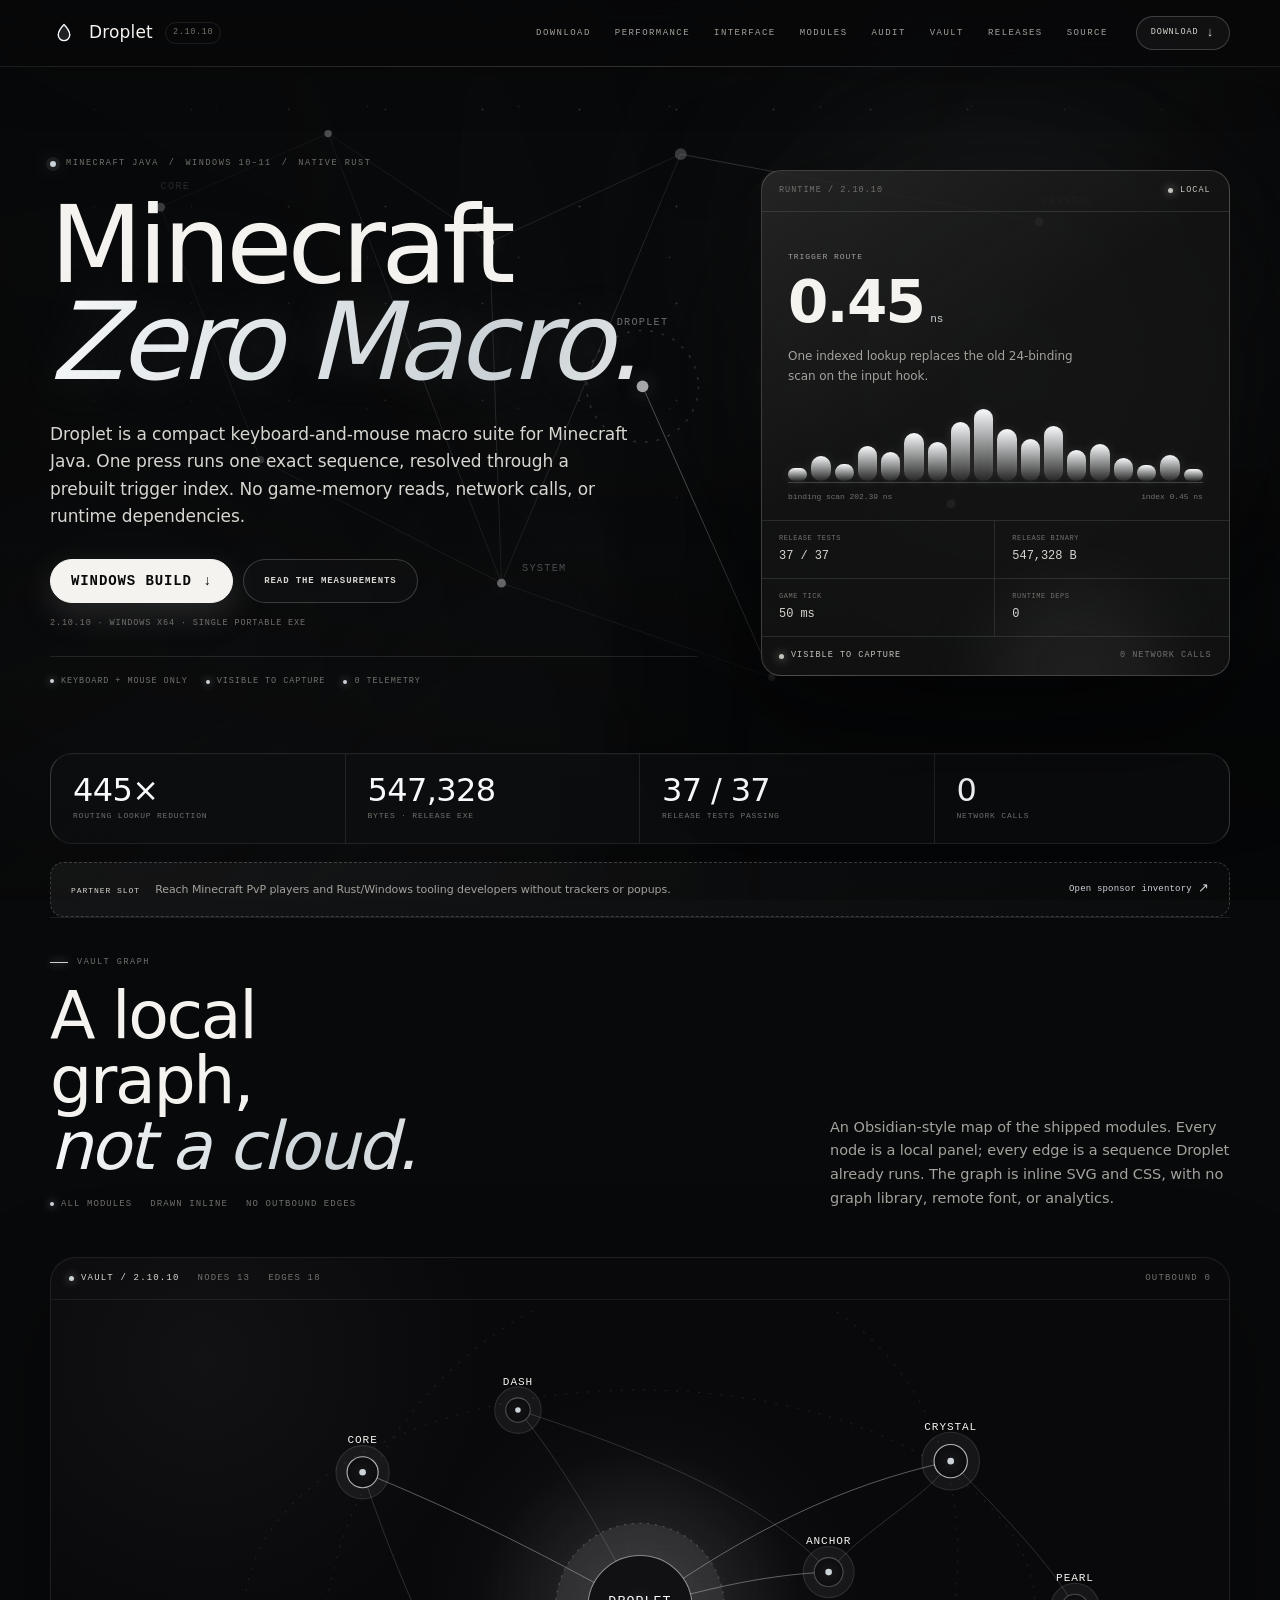
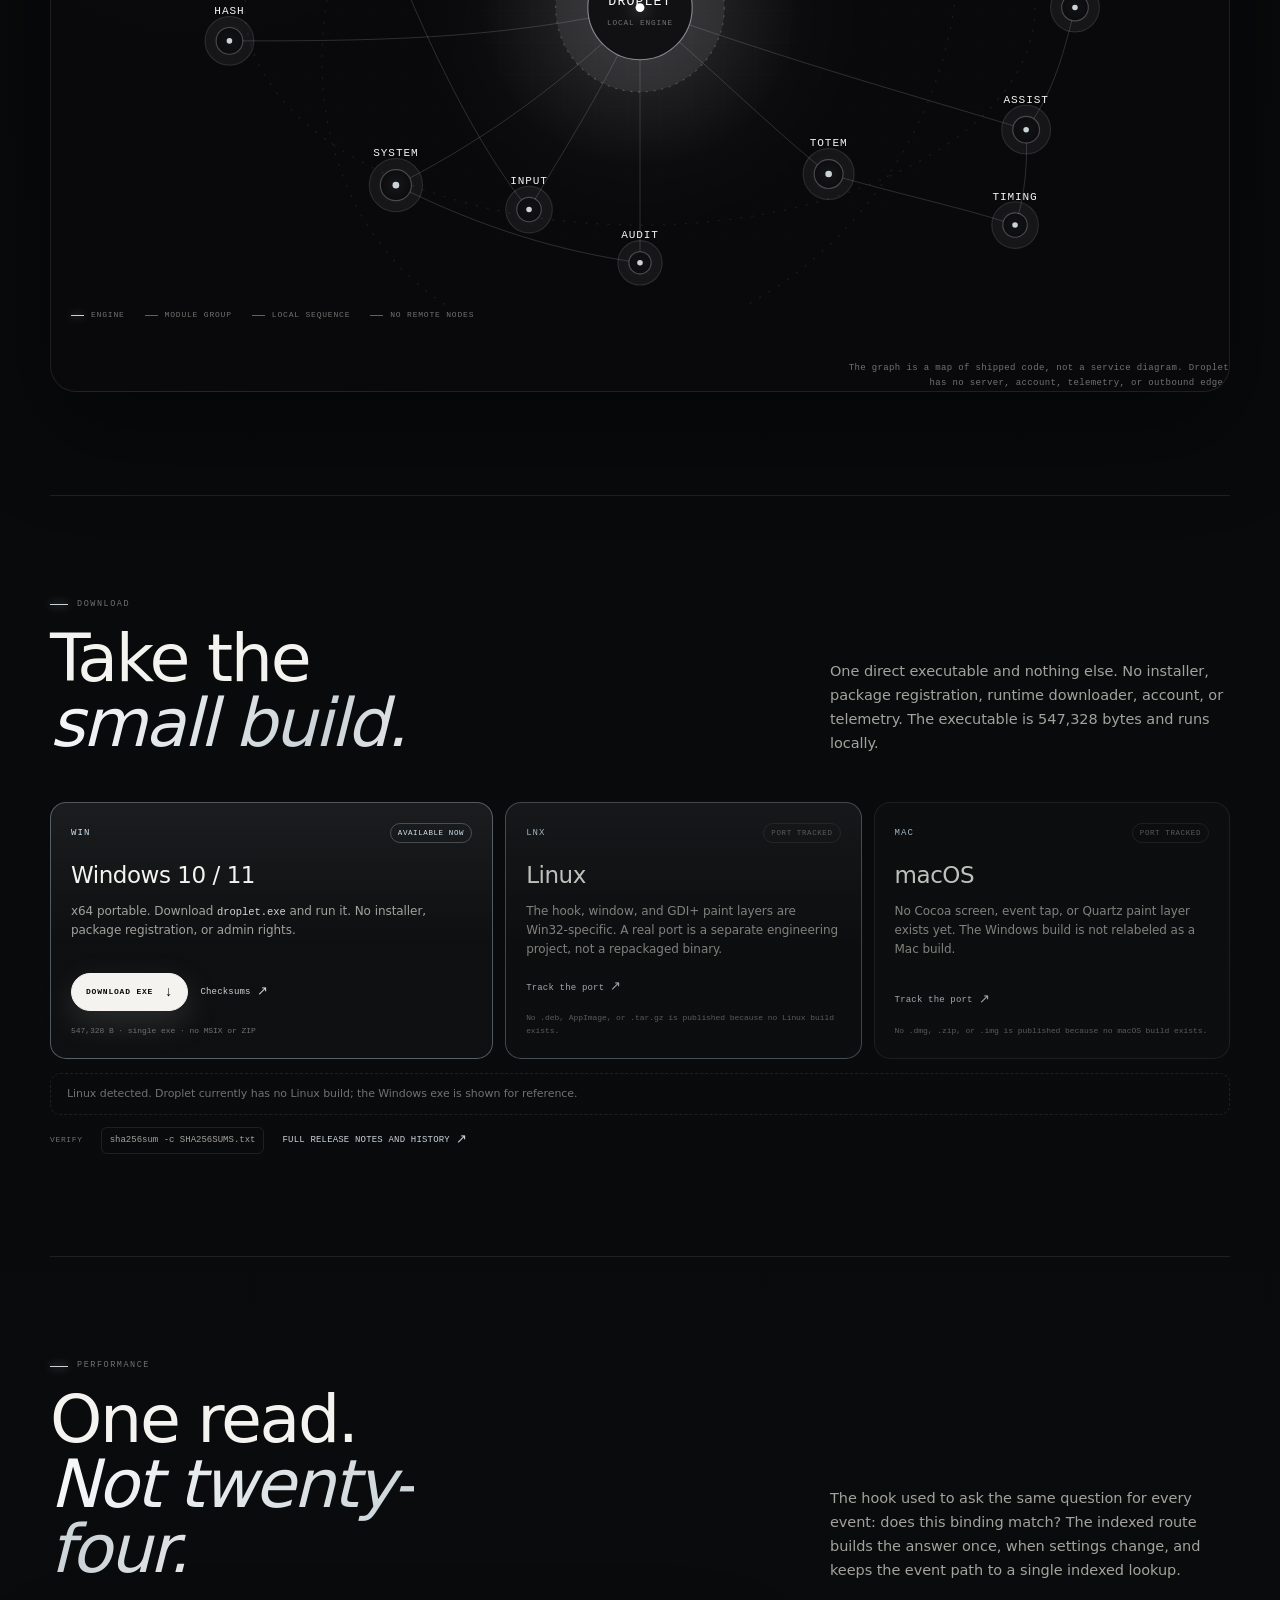
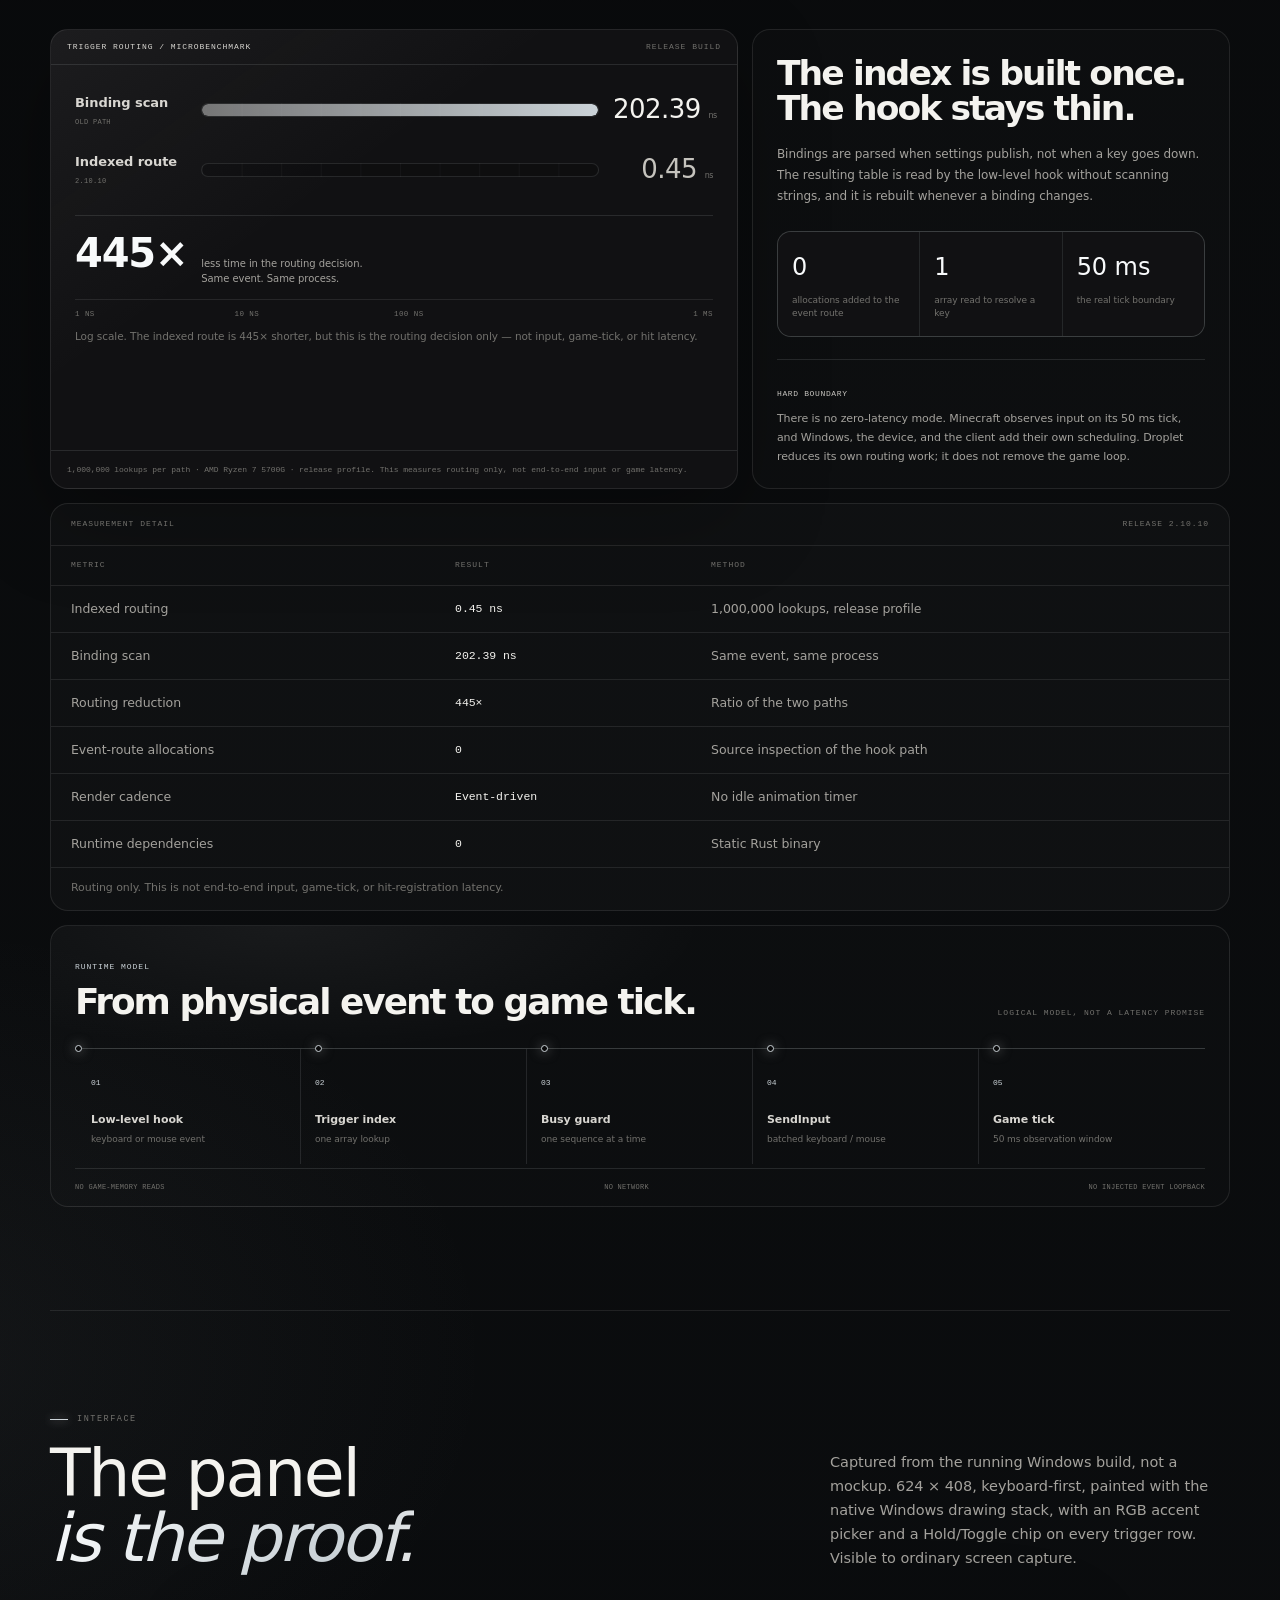
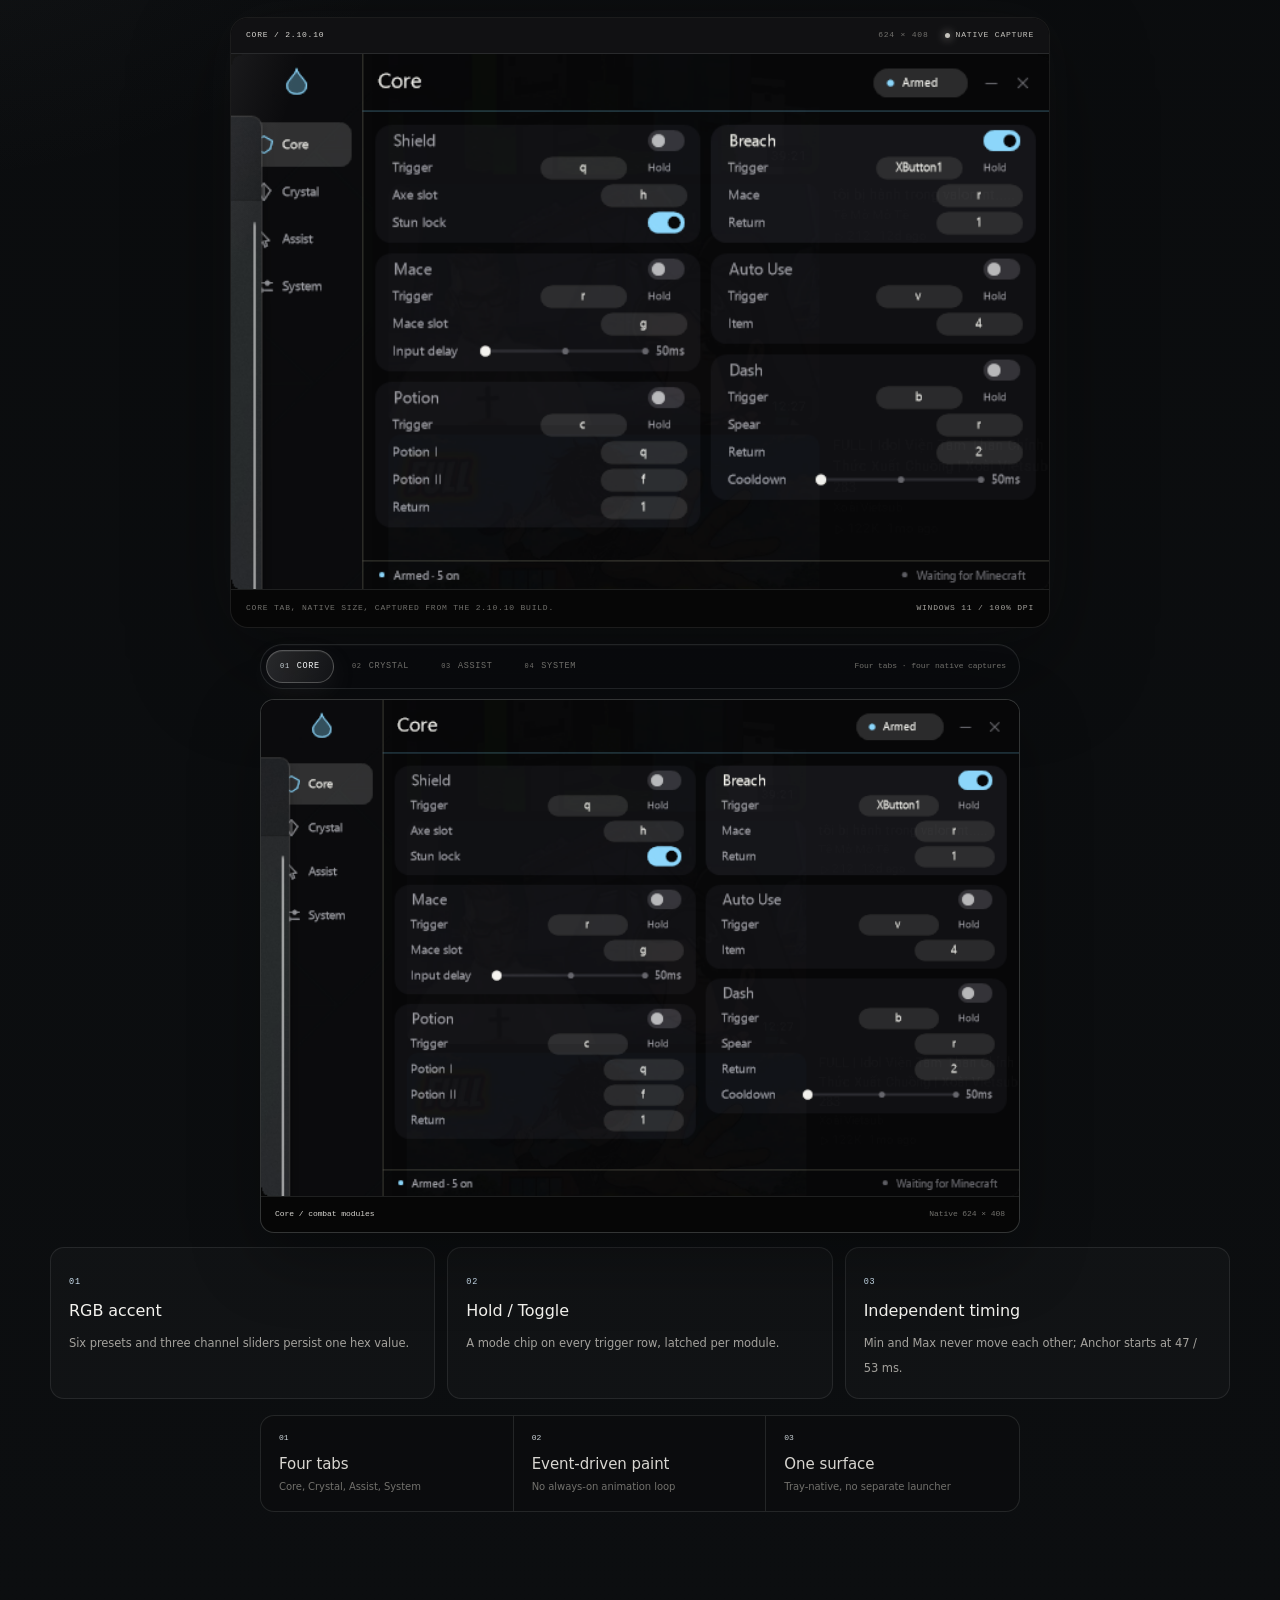
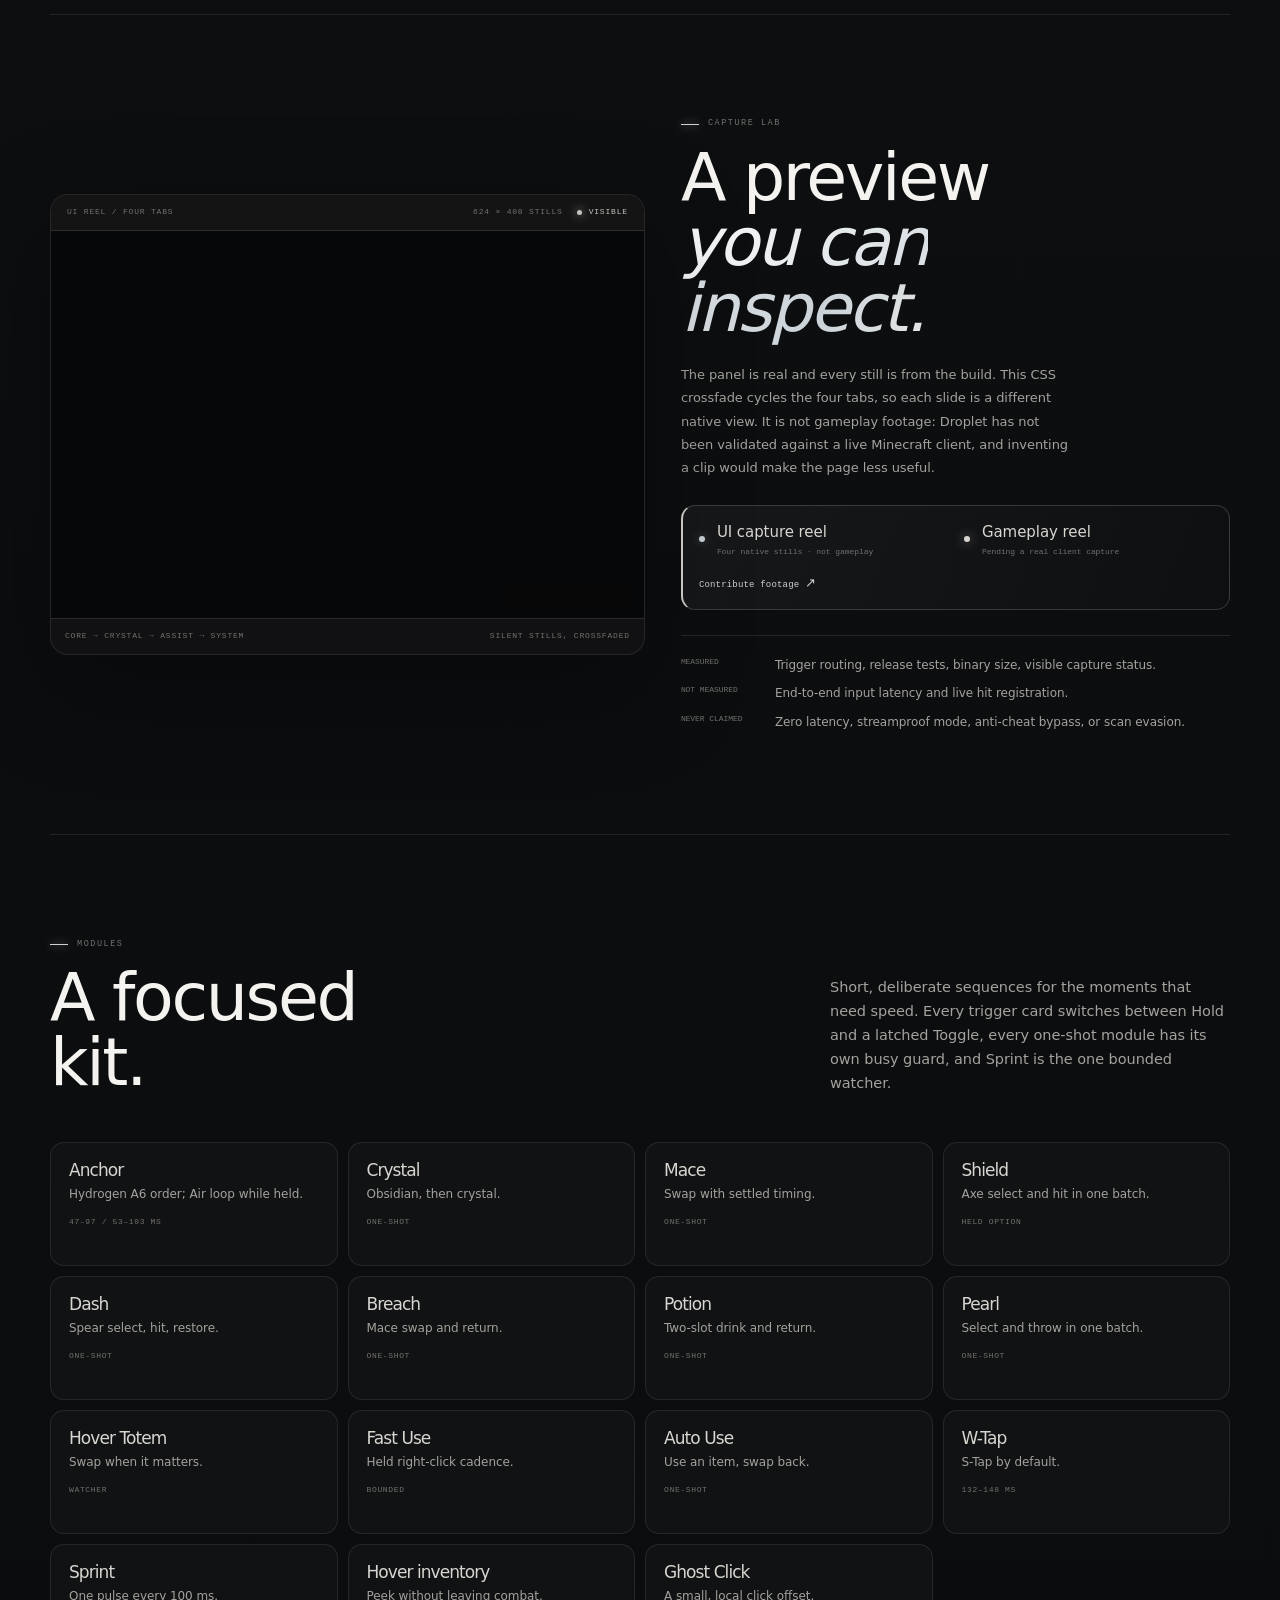
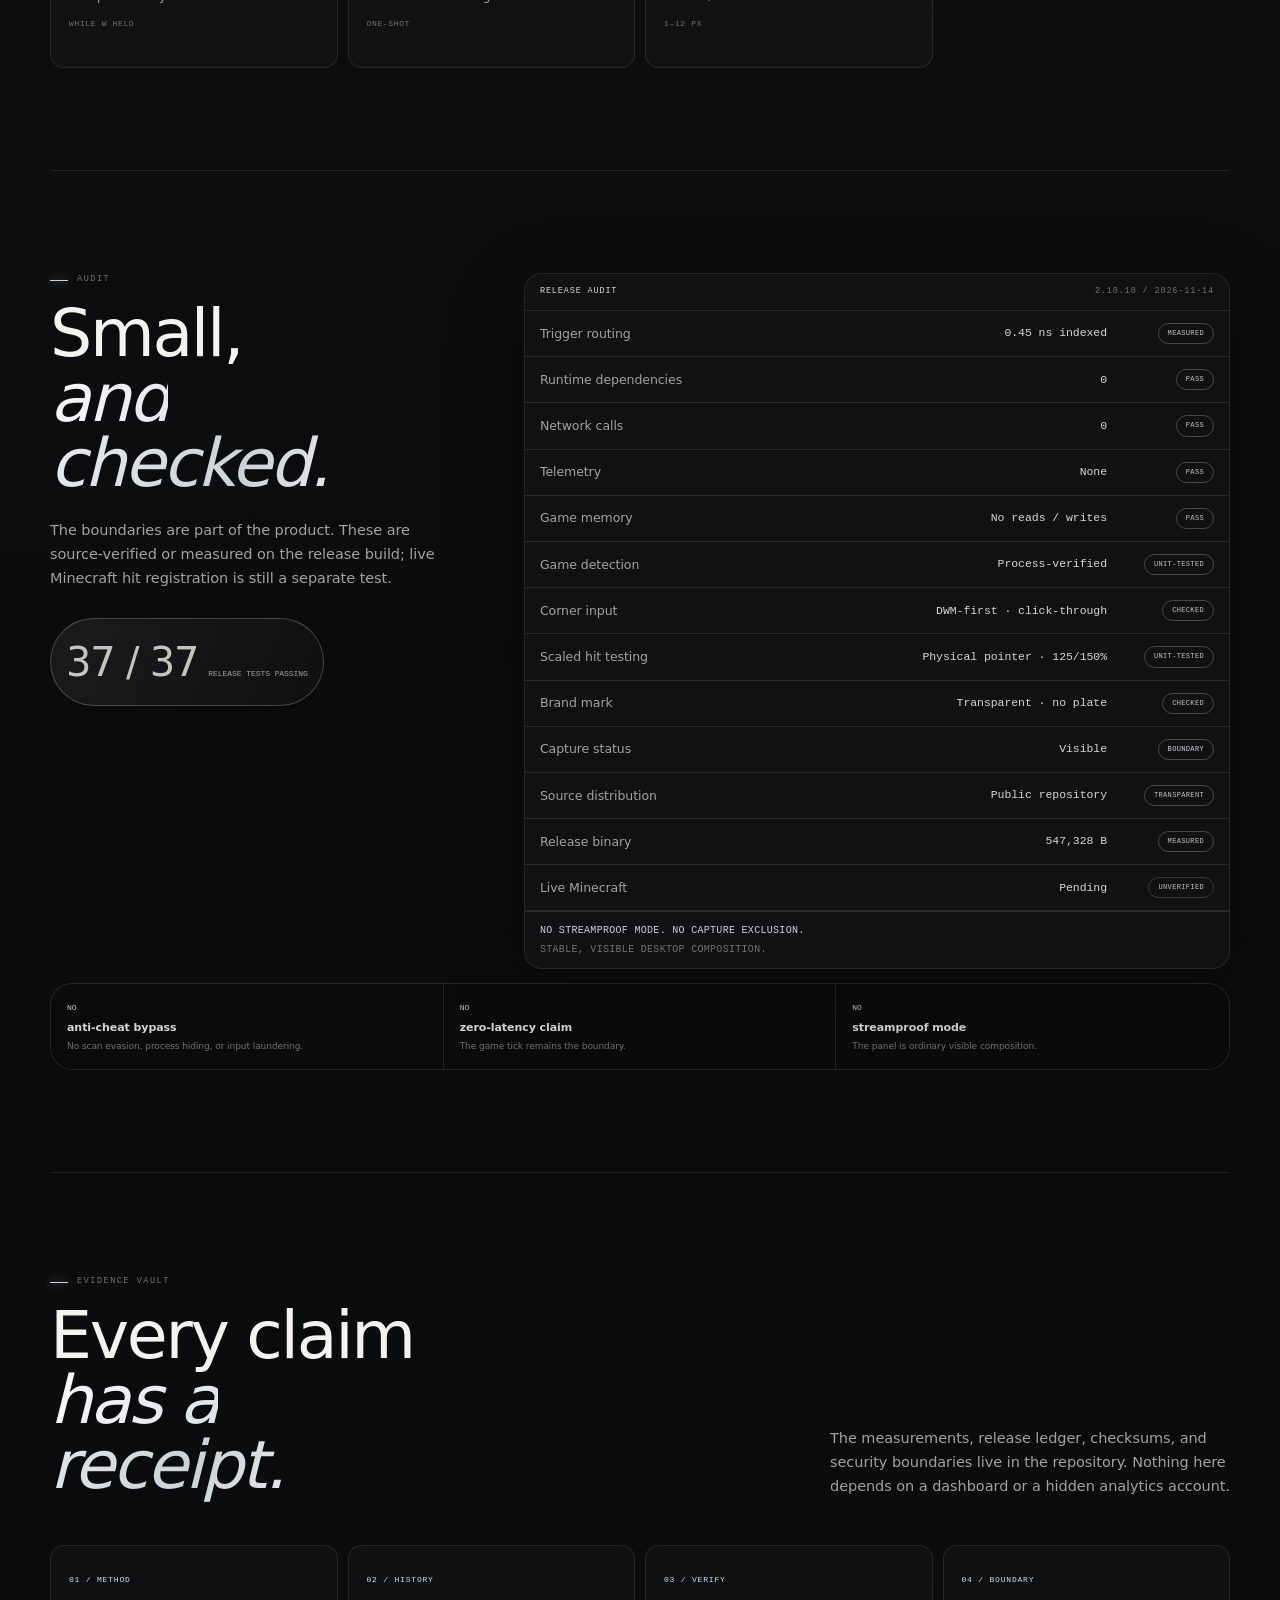
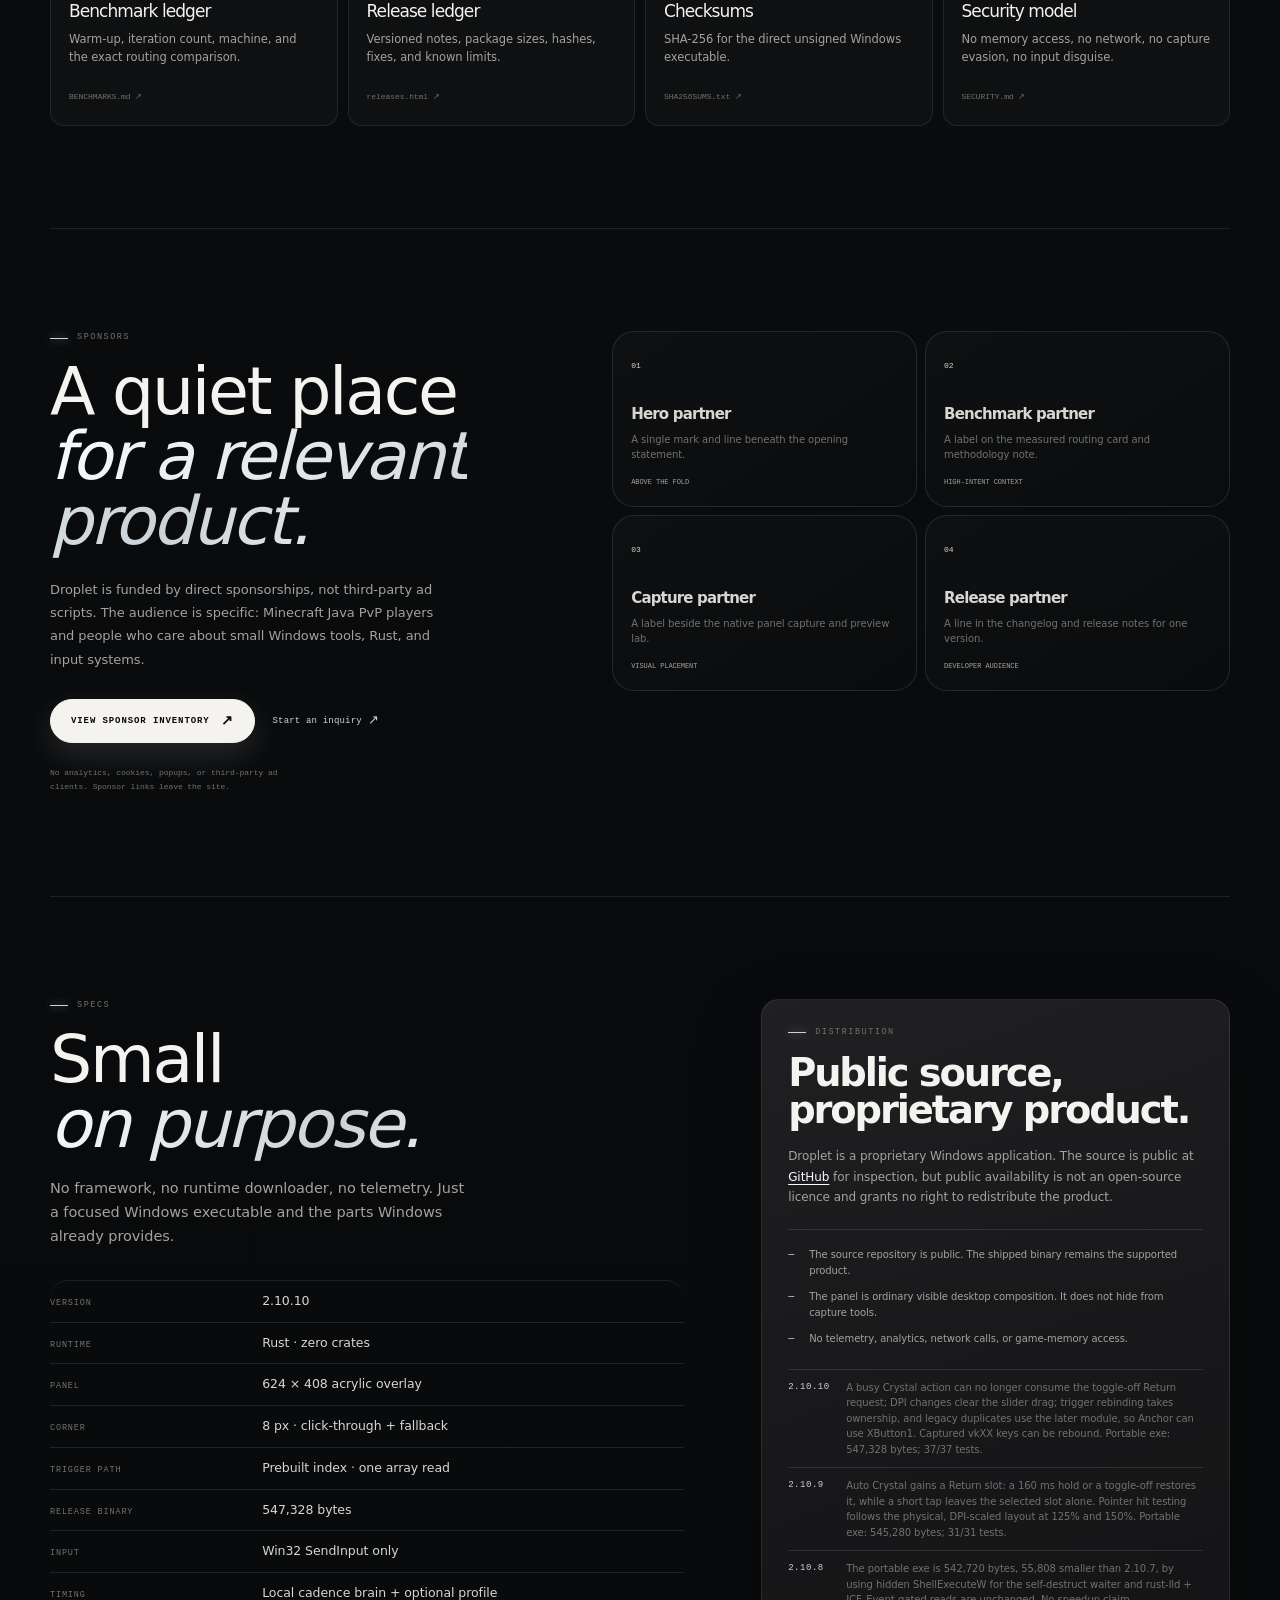
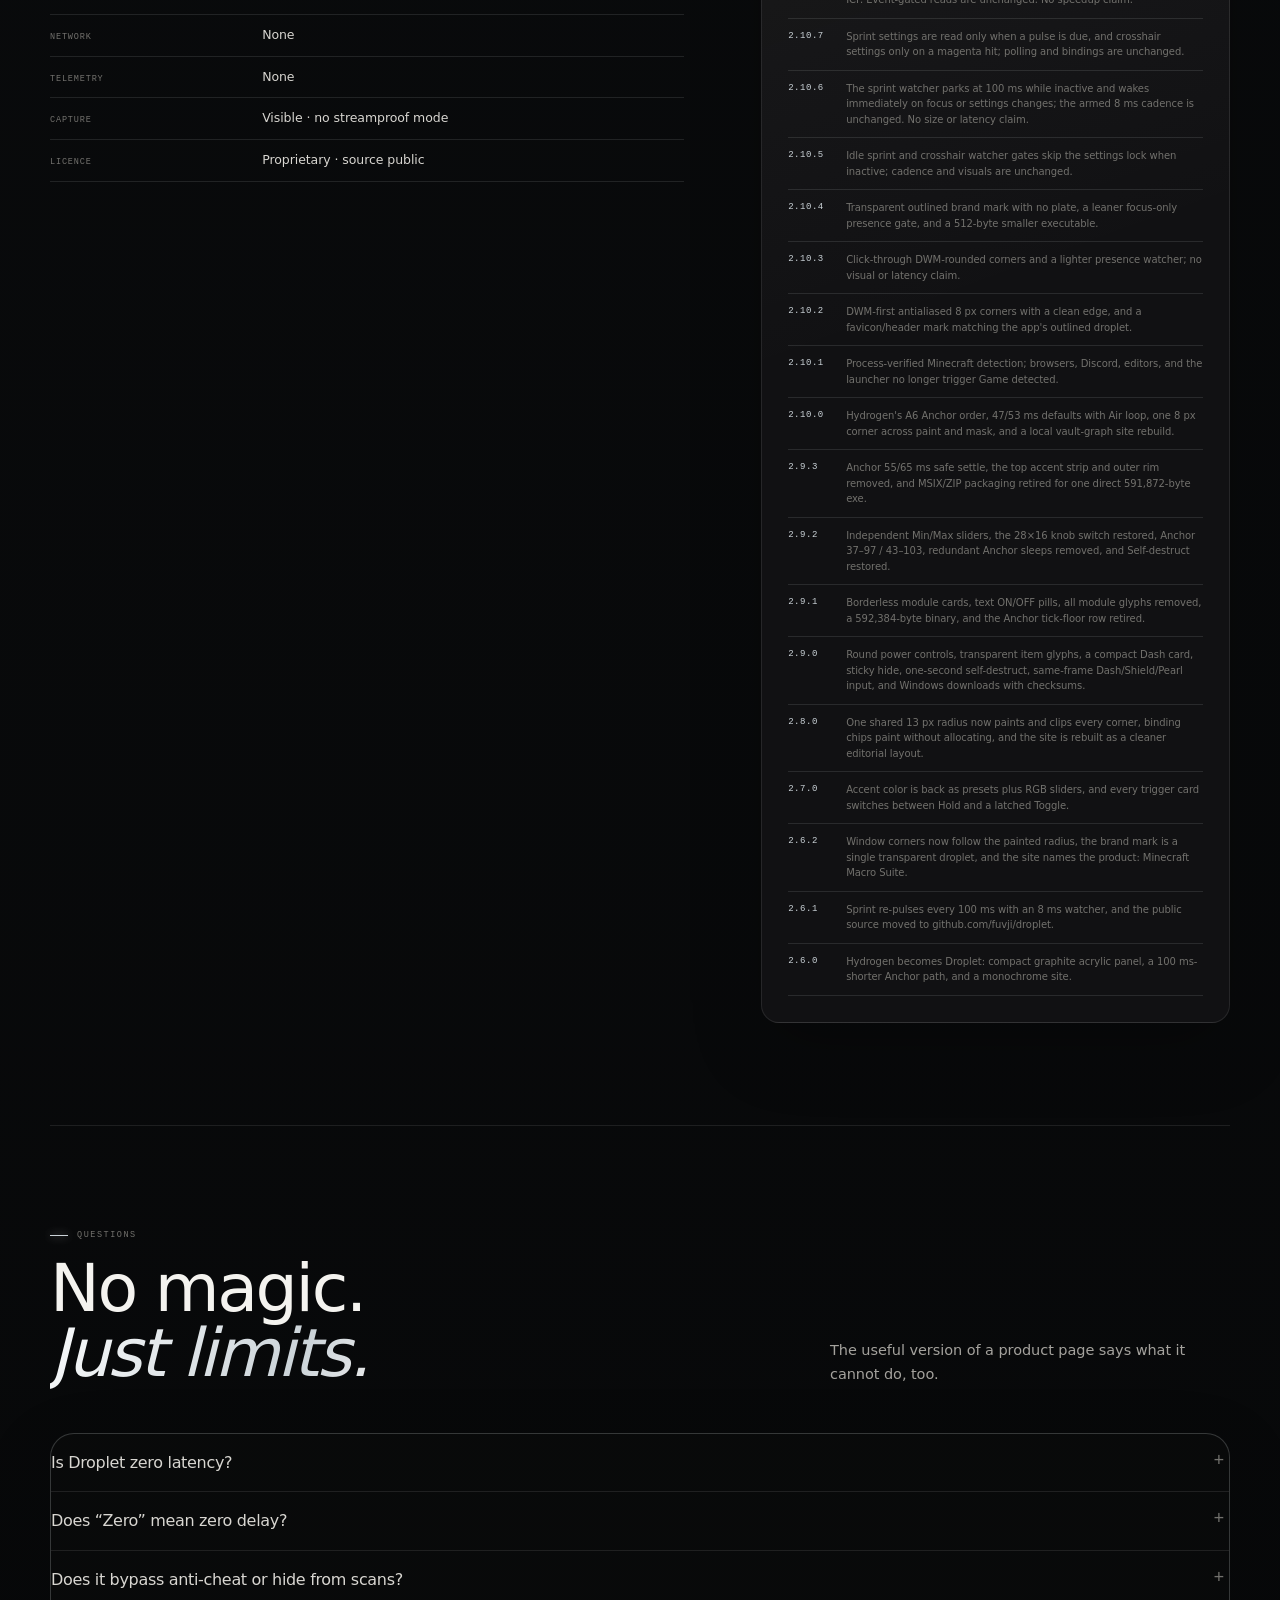
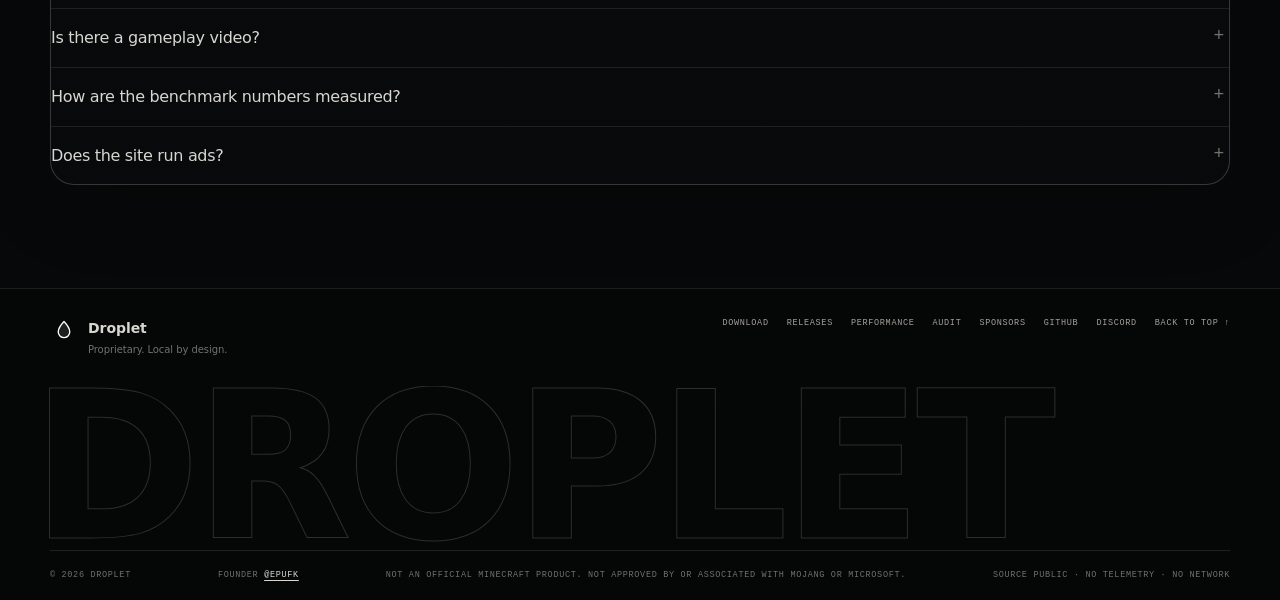
==== site/public/index.html @ c77d5357 "Ship Droplet 2.10.10 with busy-safe Crystal restore and trigger ownership. Fix the toggle-off return" ====
<!doctype html>
<html lang="en">
<head>
  <meta charset="utf-8">
  <meta name="viewport" content="width=device-width, initial-scale=1">
  <meta name="color-scheme" content="dark">
  <meta name="theme-color" content="#0a0a0b">
  <title>Droplet — Minecraft Zero Macro</title>
  <meta name="description" content="Droplet is a compact Windows keyboard-and-mouse macro suite for Minecraft Java: pre-indexed input routing, exact one-shot sequences, a native 624×408 panel, and no runtime dependencies.">
  <meta property="og:site_name" content="Droplet">
  <link rel="canonical" href="https://fuvji.github.io/droplet/">
  <meta property="og:type" content="website">
  <meta property="og:title" content="Droplet — Minecraft Zero Macro">
  <meta property="og:description" content="A compact, local Windows keyboard-and-mouse macro suite for Minecraft Java. Pre-indexed routing, exact sequences, no telemetry, no network calls, and no game-memory access.">
  <meta property="og:url" content="https://fuvji.github.io/droplet/">
  <meta property="og:image" content="https://fuvji.github.io/droplet/assets/droplet-core.png?v=2.10.10">
  <meta property="og:image:width" content="624">
  <meta property="og:image:height" content="408">
  <meta property="og:image:alt" content="The Droplet Minecraft Macro Suite Core panel at native 624 by 408 size.">
  <meta name="twitter:card" content="summary_large_image">
  <meta name="twitter:title" content="Droplet — Minecraft Zero Macro">
  <meta name="twitter:description" content="A compact, local Minecraft Java macro suite for Windows. Exact sequences, visible composition, no game-memory access.">
  <meta name="twitter:image" content="https://fuvji.github.io/droplet/assets/droplet-core.png?v=2.10.10">
  <link rel="icon" href="favicon.ico?v=2.10.10-2" type="image/x-icon" sizes="any">
  <link rel="icon" href="favicon.svg?v=2.10.10-2" type="image/svg+xml" sizes="any">
  <link rel="icon" href="assets/favicon-32.png?v=2.10.10-2" sizes="32x32" type="image/png">
  <link rel="icon" href="assets/favicon-16.png?v=2.10.10-2" sizes="16x16" type="image/png">
  <link rel="apple-touch-icon" href="apple-touch-icon.png?v=2.10.10-2" sizes="180x180" type="image/png">
  <link rel="apple-touch-icon-precomposed" href="apple-touch-icon.png?v=2.10.10-2" sizes="180x180" type="image/png">
  <link rel="mask-icon" href="favicon.svg?v=2.10.10-2" color="#f4f3ef">
  <link rel="manifest" href="site.webmanifest?v=2.10.10-2" type="application/manifest+json">
  <meta name="application-name" content="Droplet">
  <meta name="apple-mobile-web-app-title" content="Droplet">
  <link rel="alternate" type="text/plain" href="llms.txt" title="Droplet plain-text summary">
  <link rel="stylesheet" href="style.css?v=2.10.10-1">
  <link rel="stylesheet" href="refine.css?v=2.10.10-1">
  <link rel="stylesheet" href="vault.css?v=2.10.10">
  <link rel="stylesheet" href="motion.css?v=2.10.10-4">
  <script src="downloads.js" defer></script>
  <script src="motion.js?v=2.10.10-6" defer></script>
</head>
<body>
  <a class="skip-link" href="#main">Skip to content</a>
  <div class="ambient" aria-hidden="true">
    <span class="ambient-orb orb-a"></span>
    <span class="ambient-orb orb-b"></span>
    <span class="ambient-orb orb-c"></span>
  </div>

  <header class="site-header">
    <div class="wrap header-inner">
      <a class="brand" href="./" aria-label="Droplet home">
        <span class="brand-mark" aria-hidden="true"><svg viewBox="0 0 24 24"><path d="M12 2.7S5.7 9.4 5.7 14a6.3 6.3 0 0 0 12.6 0C18.3 9.4 12 2.7 12 2.7Z" fill="currentColor" fill-opacity=".11" stroke="currentColor" stroke-width="1.5" stroke-linejoin="round"/></svg></span>
        <span class="brand-name">Droplet</span>
        <span class="brand-version">2.10.10</span>
      </a>
      <nav class="site-nav" aria-label="Primary">
        <a href="#download">Download</a>
        <a href="#performance">Performance</a>
        <a href="#interface">Interface</a>
        <a href="#modules">Modules</a>
        <a href="#audit">Audit</a>
        <a href="#vault-graph">Vault</a>
        <a href="releases.html">Releases</a>
        <a href="https://github.com/fuvji/droplet">Source</a>
      </nav>
      <a class="header-action" href="#download">Download <span aria-hidden="true">↓</span></a>
    </div>
  </header>

  <main id="main">
    <section class="hero wrap" aria-labelledby="hero-title">
      <div class="hero-vault" aria-hidden="true">
        <svg viewBox="0 0 760 520" focusable="false">
          <g class="hv-line">
            <path d="M54 128 168 78 278 152 408 92 652 138"/>
            <path d="M54 128 122 300 286 384 408 92"/>
            <path d="M168 78 286 384"/>
            <path d="M278 152 286 384 470 448 652 138"/>
            <path d="M408 92 652 138 592 330 470 448"/>
            <path class="is-hot" d="M382 250 470 448"/>
          </g>
          <g class="hv-node">
            <circle class="hv-ring" cx="382" cy="250" r="38"/>
            <circle cx="382" cy="250" r="4"/>
            <circle cx="54" cy="128" r="3"/>
            <circle cx="168" cy="78" r="2.5"/>
            <circle cx="278" cy="152" r="3"/>
            <circle class="is-soft" cx="408" cy="92" r="4"/>
            <circle cx="652" cy="138" r="3"/>
            <circle class="is-soft" cx="122" cy="300" r="2.5"/>
            <circle cx="286" cy="384" r="3"/>
            <circle class="is-soft" cx="470" cy="448" r="2.5"/>
            <circle cx="592" cy="330" r="3"/>
            <text x="54" y="116">CORE</text>
            <text x="654" y="126">CRYSTAL</text>
            <text x="300" y="376">SYSTEM</text>
            <text x="382" y="208" text-anchor="middle">DROPLET</text>
          </g>
        </svg>
      </div>
      <div class="hero-copy">
        <p class="eyebrow"><span class="eyebrow-dot" aria-hidden="true"></span>Minecraft Java <span aria-hidden="true">/</span> Windows 10–11 <span aria-hidden="true">/</span> Native Rust</p>
        <h1 id="hero-title">Minecraft<br><em>Zero Macro.</em></h1>
        <p class="lede">Droplet is a compact keyboard-and-mouse macro suite for Minecraft Java. One press runs one exact sequence, resolved through a prebuilt trigger index. No game-memory reads, network calls, or runtime dependencies.</p>
        <div class="actions">
          <a class="button button-primary" href="downloads/droplet.exe" download data-download-primary><span data-download-label>Download exe</span> <span aria-hidden="true">↓</span></a>
          <a class="button button-quiet" href="#performance">Read the measurements</a>
        </div>
        <p class="hero-download-note">2.10.10 · Windows x64 · single portable exe</p>
        <ul class="hero-notes" aria-label="Product boundaries">
          <li>Keyboard + mouse only</li>
          <li>Visible to capture</li>
          <li>0 telemetry</li>
        </ul>
      </div>

      <aside class="console-card" aria-label="Droplet 2.10.10 runtime card">
        <div class="console-head">
          <span>Runtime / 2.10.10</span>
          <span class="status-live"><i aria-hidden="true"></i>Local</span>
        </div>
        <div class="console-main">
          <span class="console-label">Trigger route</span>
          <div class="console-value">0.45<small>ns</small></div>
          <p>One indexed lookup replaces the old 24-binding scan on the input hook.</p>
          <div class="signal-bars" aria-hidden="true">
            <i class="sh18"></i><i class="sh34"></i><i class="sh24"></i><i class="sh48"></i>
            <i class="sh40"></i><i class="sh66"></i><i class="sh54"></i><i class="sh82"></i>
            <i class="sh100"></i><i class="sh72"></i><i class="sh58"></i><i class="sh76"></i>
            <i class="sh43"></i><i class="sh51"></i><i class="sh32"></i><i class="sh22"></i>
            <i class="sh36"></i><i class="sh16"></i>
          </div>
          <div class="signal-caption"><span>binding scan 202.39 ns</span><span>index 0.45 ns</span></div>
        </div>
        <dl class="console-grid">
          <div><dt>Release tests</dt><dd>37 / 37</dd></div>
          <div><dt>Release binary</dt><dd>547,328 B</dd></div>
          <div><dt>Game tick</dt><dd>50 ms</dd></div>
          <div><dt>Runtime deps</dt><dd>0</dd></div>
        </dl>
        <div class="console-foot">
          <span><i aria-hidden="true"></i>Visible to capture</span>
          <span>0 network calls</span>
        </div>
      </aside>
    </section>

    <section class="proof-rail wrap" aria-label="Measured release facts">
      <div><strong>445×</strong><span>routing lookup reduction</span></div>
      <div><strong>547,328</strong><span>bytes · release exe</span></div>
      <div><strong>37 / 37</strong><span>release tests passing</span></div>
      <div><strong>0</strong><span>network calls</span></div>
    </section>

    <aside class="partner-rail wrap" aria-label="Open partner slot">
      <div class="partner-copy">
        <span class="partner-kicker">Partner slot</span>
        <p>Reach Minecraft PvP players and Rust/Windows tooling developers without trackers or popups.</p>
      </div>
      <a class="text-link" href="sponsors.html">Open sponsor inventory <span aria-hidden="true">↗</span></a>
    </aside>

    <section class="section wrap vault-section" id="vault-graph" aria-labelledby="vault-graph-title">
      <div class="section-head vault-head">
        <div>
          <p class="section-tag"><span aria-hidden="true"></span>Vault graph</p>
          <h2 id="vault-graph-title">A local graph,<br><em>not a cloud.</em></h2>
          <div class="vault-kicker">
            <span><i aria-hidden="true"></i>All modules</span>
            <span>Drawn inline</span>
            <span>No outbound edges</span>
          </div>
        </div>
        <p class="section-lede">An Obsidian-style map of the shipped modules. Every node is a local panel; every edge is a sequence Droplet already runs. The graph is inline SVG and CSS, with no graph library, remote font, or analytics.</p>
      </div>
      <div class="vault-shell">
        <div class="vault-toolbar">
          <span><i aria-hidden="true"></i>Vault / 2.10.10</span>
          <span>Nodes 13</span>
          <span>Edges 18</span>
          <span>Outbound 0</span>
        </div>
        <div class="vault-canvas">
          <svg class="vault-map" viewBox="0 0 1040 540" role="img" aria-labelledby="vault-map-title">
            <title id="vault-map-title">Droplet's local vault graph: one engine connected to Core, Crystal, Assist, and System modules.</title>
            <defs>
              <radialGradient id="vault-core-glow" cx="50%" cy="50%" r="50%">
                <stop offset="0" stop-color="#f5f6f8" stop-opacity=".18"/>
                <stop offset="1" stop-color="#f5f6f8" stop-opacity="0"/>
              </radialGradient>
            </defs>
            <ellipse class="vault-orbit" cx="520" cy="270" rx="356" ry="196"/>
            <ellipse class="vault-orbit" cx="520" cy="270" rx="270" ry="320" transform="rotate(34 520 270)"/>
            <g class="vault-links">
              <path class="vault-link is-hot" d="M520 270 C430 220 350 180 270 148"/>
              <path class="vault-link" d="M520 270 C390 300 270 300 150 300"/>
              <path class="vault-link" d="M520 270 C440 350 360 400 300 430"/>
              <path class="vault-link is-hot" d="M520 270 C620 200 700 160 800 138"/>
              <path class="vault-link is-hot" d="M520 270 C590 250 640 240 690 238"/>
              <path class="vault-link" d="M800 138 C850 190 890 230 912 270"/>
              <path class="vault-link" d="M520 270 C590 330 640 380 690 420"/>
              <path class="vault-link" d="M520 270 C660 320 770 350 868 380"/>
              <path class="vault-link" d="M690 420 C760 440 810 450 858 466"/>
              <path class="vault-link" d="M520 270 C490 340 450 400 420 452"/>
              <path class="vault-link" d="M520 270 C520 360 520 440 520 500"/>
              <path class="vault-link" d="M520 270 C490 210 450 140 410 92"/>
              <path class="vault-link" d="M800 138 C780 170 720 200 690 238"/>
              <path class="vault-link" d="M270 148 C300 240 360 380 420 452"/>
              <path class="vault-link" d="M300 430 C380 470 450 490 520 500"/>
              <path class="vault-link" d="M912 270 C900 320 890 350 868 380"/>
              <path class="vault-link" d="M690 238 C650 190 560 140 410 92"/>
              <path class="vault-link" d="M868 380 C870 420 864 450 858 466"/>
            </g>
            <circle class="vault-glow" cx="520" cy="270" r="145"/>
            <g class="vault-node is-core" transform="translate(520 270)">
              <circle class="vault-halo" r="76"/>
              <circle class="vault-ring" r="47"/>
              <circle class="vault-dot" r="4"/>
              <text class="vault-label" y="-2" text-anchor="middle">DROPLET</text>
              <text class="vault-sub" y="16" text-anchor="middle">LOCAL ENGINE</text>
            </g>
            <g class="vault-node is-hot" transform="translate(270 148)">
              <circle class="vault-halo" r="24"/><circle class="vault-ring" r="14"/><circle class="vault-dot" r="3"/>
              <text class="vault-label" y="-26" text-anchor="middle">CORE</text>
            </g>
            <g class="vault-node" transform="translate(150 300)">
              <circle class="vault-halo" r="22"/><circle class="vault-ring" r="12"/><circle class="vault-dot" r="2.5"/>
              <text class="vault-label" y="-24" text-anchor="middle">HASH</text>
            </g>
            <g class="vault-node" transform="translate(300 430)">
              <circle class="vault-halo" r="24"/><circle class="vault-ring" r="14"/><circle class="vault-dot" r="3"/>
              <text class="vault-label" y="-26" text-anchor="middle">SYSTEM</text>
            </g>
            <g class="vault-node is-hot" transform="translate(800 138)">
              <circle class="vault-halo" r="26"/><circle class="vault-ring" r="15"/><circle class="vault-dot" r="3"/>
              <text class="vault-label" y="-28" text-anchor="middle">CRYSTAL</text>
            </g>
            <g class="vault-node" transform="translate(690 238)">
              <circle class="vault-halo" r="23"/><circle class="vault-ring" r="13"/><circle class="vault-dot" r="3"/>
              <text class="vault-label" y="-25" text-anchor="middle">ANCHOR</text>
            </g>
            <g class="vault-node" transform="translate(912 270)">
              <circle class="vault-halo" r="22"/><circle class="vault-ring" r="12"/><circle class="vault-dot" r="2.5"/>
              <text class="vault-label" y="-24" text-anchor="middle">PEARL</text>
            </g>
            <g class="vault-node" transform="translate(690 420)">
              <circle class="vault-halo" r="23"/><circle class="vault-ring" r="13"/><circle class="vault-dot" r="3"/>
              <text class="vault-label" y="-25" text-anchor="middle">TOTEM</text>
            </g>
            <g class="vault-node" transform="translate(868 380)">
              <circle class="vault-halo" r="22"/><circle class="vault-ring" r="12"/><circle class="vault-dot" r="2.5"/>
              <text class="vault-label" y="-24" text-anchor="middle">ASSIST</text>
            </g>
            <g class="vault-node" transform="translate(858 466)">
              <circle class="vault-halo" r="21"/><circle class="vault-ring" r="11"/><circle class="vault-dot" r="2.5"/>
              <text class="vault-label" y="-23" text-anchor="middle">TIMING</text>
            </g>
            <g class="vault-node" transform="translate(420 452)">
              <circle class="vault-halo" r="21"/><circle class="vault-ring" r="11"/><circle class="vault-dot" r="2.5"/>
              <text class="vault-label" y="-23" text-anchor="middle">INPUT</text>
            </g>
            <g class="vault-node" transform="translate(520 500)">
              <circle class="vault-halo" r="20"/><circle class="vault-ring" r="10"/><circle class="vault-dot" r="2.5"/>
              <text class="vault-label" y="-22" text-anchor="middle">AUDIT</text>
            </g>
            <g class="vault-node" transform="translate(410 92)">
              <circle class="vault-halo" r="21"/><circle class="vault-ring" r="11"/><circle class="vault-dot" r="2.5"/>
              <text class="vault-label" y="-23" text-anchor="middle">DASH</text>
            </g>
          </svg>
        </div>
        <div class="vault-legend">
          <span>Engine</span><span>Module group</span><span>Local sequence</span><span>No remote nodes</span>
        </div>
        <p class="vault-note">The graph is a map of shipped code, not a service diagram. Droplet has no server, account, telemetry, or outbound edge.</p>
      </div>
    </section>

    <section class="section wrap" id="download" aria-labelledby="download-title">
      <div class="section-head">
        <div>
          <p class="section-tag"><span aria-hidden="true"></span>Download</p>
          <h2 id="download-title">Take the<br><em>small build.</em></h2>
        </div>
        <p class="section-lede">One direct executable and nothing else. No installer, package registration, runtime downloader, account, or telemetry. The executable is 547,328 bytes and runs locally.</p>
      </div>

      <div class="download-grid" data-platform-grid>
        <article class="download-card is-current" data-os="windows">
          <div class="download-head"><span class="download-icon">WIN</span><span class="download-state">Available now</span></div>
          <h3>Windows 10 / 11</h3>
          <p>x64 portable. Download <code>droplet.exe</code> and run it. No installer, package registration, or admin rights.</p>
          <div class="download-actions">
            <a class="button button-primary" href="downloads/droplet.exe" download>Download exe <span aria-hidden="true">↓</span></a>
            <a class="text-link" href="downloads/SHA256SUMS.txt">Checksums <span aria-hidden="true">↗</span></a>
          </div>
          <small>547,328 B · single exe · no MSIX or ZIP</small>
        </article>
        <article class="download-card is-muted" data-os="linux">
          <div class="download-head"><span class="download-icon">LNX</span><span class="download-state is-pending">Port tracked</span></div>
          <h3>Linux</h3>
          <p>The hook, window, and GDI+ paint layers are Win32-specific. A real port is a separate engineering project, not a repackaged binary.</p>
          <div class="download-actions"><a class="text-link" href="https://github.com/fuvji/droplet/issues/new?title=Linux%20port" rel="noopener">Track the port <span aria-hidden="true">↗</span></a></div>
          <small>No .deb, AppImage, or .tar.gz is published because no Linux build exists.</small>
        </article>
        <article class="download-card is-muted" data-os="macos">
          <div class="download-head"><span class="download-icon">MAC</span><span class="download-state is-pending">Port tracked</span></div>
          <h3>macOS</h3>
          <p>No Cocoa screen, event tap, or Quartz paint layer exists yet. The Windows build is not relabeled as a Mac build.</p>
          <div class="download-actions"><a class="text-link" href="https://github.com/fuvji/droplet/issues/new?title=macOS%20port" rel="noopener">Track the port <span aria-hidden="true">↗</span></a></div>
          <small>No .dmg, .zip, or .img is published because no macOS build exists.</small>
        </article>
      </div>
      <p class="download-note" data-platform-note>Droplet ships a Windows x64 build. This page checks your platform locally and never sends it anywhere.</p>
      <div class="download-verify">
        <span>Verify</span><code>sha256sum -c SHA256SUMS.txt</code>
        <a class="text-link" href="releases.html">Full release notes and history <span aria-hidden="true">↗</span></a>
      </div>
    </section>

    <section class="section wrap" id="performance" aria-labelledby="performance-title">
      <div class="section-head">
        <div>
          <p class="section-tag"><span aria-hidden="true"></span>Performance</p>
          <h2 id="performance-title">One read.<br><em>Not twenty-four.</em></h2>
        </div>
        <p class="section-lede">The hook used to ask the same question for every event: does this binding match? The indexed route builds the answer once, when settings change, and keeps the event path to a single indexed lookup.</p>
      </div>

      <div class="performance-layout">
        <figure class="benchmark-card">
          <div class="card-head"><span>Trigger routing / microbenchmark</span><span>Release build</span></div>
          <div class="benchmark-body">
            <div class="benchmark-row">
              <div class="bench-label"><span>Binding scan</span><small>old path</small></div>
              <div class="bench-track"><i class="bar-full"></i></div>
              <strong>202.39 <small>ns</small></strong>
            </div>
            <div class="benchmark-row is-fast">
              <div class="bench-label"><span>Indexed route</span><small>2.10.10</small></div>
              <div class="bench-track"><i class="bar-thin"></i></div>
              <strong>0.45 <small>ns</small></strong>
            </div>
            <div class="benchmark-summary">
              <strong>445×</strong>
              <span>less time in the routing decision. Same event. Same process.</span>
            </div>
            <div class="bench-axis" aria-hidden="true"><span>1 ns</span><span>10 ns</span><span>100 ns</span><span>1 µs</span></div>
            <p class="bench-note">Log scale. The indexed route is 445× shorter, but this is the routing decision only — not input, game-tick, or hit latency.</p>
          </div>
          <figcaption>1,000,000 lookups per path · AMD Ryzen 7 5700G · release profile. This measures routing only, not end-to-end input or game latency.</figcaption>
        </figure>

        <div class="performance-copy">
          <h3>The index is built once.<br>The hook stays thin.</h3>
          <p>Bindings are parsed when settings publish, not when a key goes down. The resulting table is read by the low-level hook without scanning strings, and it is rebuilt whenever a binding changes.</p>
          <div class="mini-stats">
            <div><strong>0</strong><span>allocations added to the event route</span></div>
            <div><strong>1</strong><span>array read to resolve a key</span></div>
            <div><strong>50 ms</strong><span>the real tick boundary</span></div>
          </div>
          <div class="boundary-note">
            <span class="boundary-label">Hard boundary</span>
            <p>There is no zero-latency mode. Minecraft observes input on its 50 ms tick, and Windows, the device, and the client add their own scheduling. Droplet reduces its own routing work; it does not remove the game loop.</p>
          </div>
        </div>
      </div>

      <div class="measure-card">
        <div class="measure-head"><span>Measurement detail</span><span>Release 2.10.10</span></div>
        <table class="measure-table">
          <thead><tr><th>Metric</th><th>Result</th><th>Method</th></tr></thead>
          <tbody>
            <tr><td>Indexed routing</td><td>0.45 ns</td><td>1,000,000 lookups, release profile</td></tr>
            <tr><td>Binding scan</td><td>202.39 ns</td><td>Same event, same process</td></tr>
            <tr><td>Routing reduction</td><td>445×</td><td>Ratio of the two paths</td></tr>
            <tr><td>Event-route allocations</td><td>0</td><td>Source inspection of the hook path</td></tr>
            <tr><td>Render cadence</td><td>Event-driven</td><td>No idle animation timer</td></tr>
            <tr><td>Runtime dependencies</td><td>0</td><td>Static Rust binary</td></tr>
          </tbody>
        </table>
        <p class="measure-note">Routing only. This is not end-to-end input, game-tick, or hit-registration latency.</p>
      </div>

      <div class="pipeline-card">
        <div class="pipeline-head">
          <div>
            <span class="card-kicker">Runtime model</span>
            <h3>From physical event to game tick.</h3>
          </div>
          <span class="model-note">Logical model, not a latency promise</span>
        </div>
        <ol class="pipeline" aria-label="Input pipeline">
          <li><span>01</span><b>Low-level hook</b><small>keyboard or mouse event</small></li>
          <li><span>02</span><b>Trigger index</b><small>one array lookup</small></li>
          <li><span>03</span><b>Busy guard</b><small>one sequence at a time</small></li>
          <li><span>04</span><b>SendInput</b><small>batched keyboard / mouse</small></li>
          <li><span>05</span><b>Game tick</b><small>50 ms observation window</small></li>
        </ol>
        <div class="pipeline-foot"><span>No game-memory reads</span><span>No network</span><span>No injected event loopback</span></div>
      </div>
    </section>

    <section class="section wrap" id="interface" aria-labelledby="interface-title">
      <div class="section-head">
        <div>
          <p class="section-tag"><span aria-hidden="true"></span>Interface</p>
          <h2 id="interface-title">The panel<br><em>is the proof.</em></h2>
        </div>
        <p class="section-lede">Captured from the running Windows build, not a mockup. 624 × 408, keyboard-first, painted with the native Windows drawing stack, with an RGB accent picker and a Hold/Toggle chip on every trigger row. Visible to ordinary screen capture.</p>
      </div>

      <figure class="media-frame">
        <div class="media-bar">
          <span class="media-title">CORE / 2.10.10</span>
          <span class="media-meta">624 × 408</span>
          <span class="media-live"><i aria-hidden="true"></i>Native capture</span>
        </div>
        <div class="media-image">
          <img src="assets/droplet-core.png?v=2.10.10" width="624" height="408" alt="The Droplet 2.10.10 Core panel showing Shield, Mace, Potion, Breach, Auto Use, and Dash modules with their bindings and timing controls." loading="lazy" decoding="async">
          <span class="scanline" aria-hidden="true"></span>
        </div>
        <figcaption class="media-caption">
          <span>Core tab, native size, captured from the 2.10.10 build.</span>
          <span>Windows 11 / 100% DPI</span>
        </figcaption>
      </figure>

      <div class="preview-lab">
        <input class="preview-input" type="radio" name="preview" id="preview-core" checked>
        <input class="preview-input" type="radio" name="preview" id="preview-crystal">
        <input class="preview-input" type="radio" name="preview" id="preview-assist">
        <input class="preview-input" type="radio" name="preview" id="preview-system">
        <div class="preview-tabs" role="group" aria-label="Native panel captures">
          <label for="preview-core"><span>01</span>Core</label>
          <label for="preview-crystal"><span>02</span>Crystal</label>
          <label for="preview-assist"><span>03</span>Assist</label>
          <label for="preview-system"><span>04</span>System</label>
          <span class="preview-hint">Four tabs · four native captures</span>
        </div>
        <div class="preview-stage">
          <figure class="preview-pane pane-core">
            <img src="assets/droplet-core.png?v=2.10.10" width="624" height="408" alt="Native Core tab with Shield, Mace, Potion, Breach, Auto Use, and Dash controls." loading="lazy" decoding="async">
            <figcaption><span>Core / combat modules</span><span>Native 624 × 408</span></figcaption>
          </figure>
          <figure class="preview-pane pane-crystal">
            <img src="assets/droplet-crystal.png?v=2.10.10" width="624" height="408" alt="Native Crystal tab with Auto Crystal, Anchor, Hover Totem, and Pearl controls." loading="lazy" decoding="async">
            <figcaption><span>Crystal / anchor + totem</span><span>Native 624 × 408</span></figcaption>
          </figure>
          <figure class="preview-pane pane-assist">
            <img src="assets/droplet-assist.png?v=2.10.10" width="624" height="408" alt="Native Assist tab with Fast Use, Sprint, Ghost Click, and W-Tap timing controls." loading="lazy" decoding="async">
            <figcaption><span>Assist / timing tools</span><span>Native 624 × 408</span></figcaption>
          </figure>
          <figure class="preview-pane pane-system">
            <img src="assets/droplet-system.png?v=2.10.10" width="624" height="408" alt="Native System tab with appearance, session, danger zone, and performance controls." loading="lazy" decoding="async">
            <figcaption><span>System / appearance + session</span><span>Native 624 × 408</span></figcaption>
          </figure>
        </div>
      </div>

      <ul class="anatomy" aria-label="Panel highlights">
        <li><span>01</span><b>RGB accent</b><small>Six presets and three channel sliders persist one hex value.</small></li>
        <li><span>02</span><b>Hold / Toggle</b><small>A mode chip on every trigger row, latched per module.</small></li>
        <li><span>03</span><b>Independent timing</b><small>Min and Max never move each other; Anchor starts at 47 / 53 ms.</small></li>
      </ul>

      <ul class="interface-facts" aria-label="Interface details">
        <li><span>01</span><b>Four tabs</b><small>Core, Crystal, Assist, System</small></li>
        <li><span>02</span><b>Event-driven paint</b><small>No always-on animation loop</small></li>
        <li><span>03</span><b>One surface</b><small>Tray-native, no separate launcher</small></li>
      </ul>
    </section>

    <section class="section wrap" id="replay" aria-labelledby="replay-title">
      <div class="capture-grid">
        <div class="capture-frame">
          <div class="capture-chrome"><span>UI REEL / FOUR TABS</span><span>624 × 408 STILLS</span><span class="status-live"><i aria-hidden="true"></i>Visible</span></div>
          <div class="capture-image capture-reel" role="img" aria-label="Silent CSS crossfade of the native Core, Crystal, Assist, and System panels. Native stills, not gameplay.">
            <img class="reel-frame" src="assets/droplet-core.png?v=2.10.10" width="624" height="408" alt="" loading="lazy" decoding="async">
            <img class="reel-frame reel-2" src="assets/droplet-crystal.png?v=2.10.10" width="624" height="408" alt="" loading="lazy" decoding="async">
            <img class="reel-frame reel-3" src="assets/droplet-assist.png?v=2.10.10" width="624" height="408" alt="" loading="lazy" decoding="async">
            <img class="reel-frame reel-4" src="assets/droplet-system.png?v=2.10.10" width="624" height="408" alt="" loading="lazy" decoding="async">
            <span class="capture-tag">NATIVE UI / NOT GAMEPLAY</span>
          </div>
          <div class="capture-caption"><span>Core → Crystal → Assist → System</span><span>Silent stills, crossfaded</span></div>
        </div>

        <div class="capture-copy">
          <p class="section-tag"><span aria-hidden="true"></span>Capture lab</p>
          <h2 id="replay-title">A preview<br><em>you can inspect.</em></h2>
          <p>The panel is real and every still is from the build. This CSS crossfade cycles the four tabs, so each slide is a different native view. It is not gameplay footage: Droplet has not been validated against a live Minecraft client, and inventing a clip would make the page less useful.</p>
          <div class="replay-status">
            <div><span class="status-dot" aria-hidden="true"></span><strong>UI capture reel</strong><small>Four native stills · not gameplay</small></div>
            <div><span class="status-dot is-pending" aria-hidden="true"></span><strong>Gameplay reel</strong><small>Pending a real client capture</small></div>
            <a class="text-link" href="https://github.com/fuvji/droplet/issues/new?title=Gameplay%20capture%20for%20Droplet" rel="noopener">Contribute footage <span aria-hidden="true">↗</span></a>
          </div>
          <ul class="capture-checklist">
            <li><span>Measured</span>Trigger routing, release tests, binary size, visible capture status.</li>
            <li><span>Not measured</span>End-to-end input latency and live hit registration.</li>
            <li><span>Never claimed</span>Zero latency, streamproof mode, anti-cheat bypass, or scan evasion.</li>
          </ul>
        </div>
      </div>
    </section>

    <section class="section wrap" id="modules" aria-labelledby="modules-title">
      <div class="section-head">
        <div>
          <p class="section-tag"><span aria-hidden="true"></span>Modules</p>
          <h2 id="modules-title">A focused kit.</h2>
        </div>
        <p class="section-lede">Short, deliberate sequences for the moments that need speed. Every trigger card switches between Hold and a latched Toggle, every one-shot module has its own busy guard, and Sprint is the one bounded watcher.</p>
      </div>

      <div class="module-grid">
        <article class="module-card"><h3>Anchor</h3><p>Hydrogen A6 order; Air loop while held.</p><small>47&ndash;97 / 53&ndash;103 ms</small></article>
        <article class="module-card"><h3>Crystal</h3><p>Obsidian, then crystal.</p><small>one-shot</small></article>
        <article class="module-card"><h3>Mace</h3><p>Swap with settled timing.</p><small>one-shot</small></article>
        <article class="module-card"><h3>Shield</h3><p>Axe select and hit in one batch.</p><small>held option</small></article>
        <article class="module-card"><h3>Dash</h3><p>Spear select, hit, restore.</p><small>one-shot</small></article>
        <article class="module-card"><h3>Breach</h3><p>Mace swap and return.</p><small>one-shot</small></article>
        <article class="module-card"><h3>Potion</h3><p>Two-slot drink and return.</p><small>one-shot</small></article>
        <article class="module-card"><h3>Pearl</h3><p>Select and throw in one batch.</p><small>one-shot</small></article>
        <article class="module-card"><h3>Hover Totem</h3><p>Swap when it matters.</p><small>watcher</small></article>
        <article class="module-card"><h3>Fast Use</h3><p>Held right-click cadence.</p><small>bounded</small></article>
        <article class="module-card"><h3>Auto Use</h3><p>Use an item, swap back.</p><small>one-shot</small></article>
        <article class="module-card"><h3>W-Tap</h3><p>S-Tap by default.</p><small>132–148 ms</small></article>
        <article class="module-card"><h3>Sprint</h3><p>One pulse every 100 ms.</p><small>while W held</small></article>
        <article class="module-card"><h3>Hover inventory</h3><p>Peek without leaving combat.</p><small>one-shot</small></article>
        <article class="module-card"><h3>Ghost Click</h3><p>A small, local click offset.</p><small>1–12 px</small></article>
      </div>
    </section>

    <section class="section wrap" id="audit" aria-labelledby="audit-title">
      <div class="audit-layout">
        <div class="audit-intro">
          <p class="section-tag"><span aria-hidden="true"></span>Audit</p>
          <h2 id="audit-title">Small,<br><em>and checked.</em></h2>
          <p class="section-lede">The boundaries are part of the product. These are source-verified or measured on the release build; live Minecraft hit registration is still a separate test.</p>
          <div class="audit-stamp"><strong>37 / 37</strong><span>release tests passing</span></div>
        </div>

        <div class="audit-panel">
          <div class="audit-head"><span>Release audit</span><span>2.10.10 / 2026-11-14</span></div>
          <ul class="audit-list">
            <li><span class="audit-name">Trigger routing</span><span class="audit-value">0.45 ns indexed</span><span class="audit-state is-pass">measured</span></li>
            <li><span class="audit-name">Runtime dependencies</span><span class="audit-value">0</span><span class="audit-state is-pass">pass</span></li>
            <li><span class="audit-name">Network calls</span><span class="audit-value">0</span><span class="audit-state is-pass">pass</span></li>
            <li><span class="audit-name">Telemetry</span><span class="audit-value">None</span><span class="audit-state is-pass">pass</span></li>
            <li><span class="audit-name">Game memory</span><span class="audit-value">No reads / writes</span><span class="audit-state is-pass">pass</span></li>
            <li><span class="audit-name">Game detection</span><span class="audit-value">Process-verified</span><span class="audit-state is-pass">unit-tested</span></li>
            <li><span class="audit-name">Corner input</span><span class="audit-value">DWM-first · click-through</span><span class="audit-state is-pass">checked</span></li>
            <li><span class="audit-name">Scaled hit testing</span><span class="audit-value">Physical pointer · 125/150%</span><span class="audit-state is-pass">unit-tested</span></li>
            <li><span class="audit-name">Brand mark</span><span class="audit-value">Transparent · no plate</span><span class="audit-state is-pass">checked</span></li>
            <li><span class="audit-name">Capture status</span><span class="audit-value">Visible</span><span class="audit-state is-boundary">boundary</span></li>
            <li><span class="audit-name">Source distribution</span><span class="audit-value">Public repository</span><span class="audit-state is-pass">transparent</span></li>
            <li><span class="audit-name">Release binary</span><span class="audit-value">547,328 B</span><span class="audit-state is-pass">measured</span></li>
            <li><span class="audit-name">Live Minecraft</span><span class="audit-value">Pending</span><span class="audit-state is-open">unverified</span></li>
          </ul>
          <div class="audit-foot"><span>No streamproof mode. No capture exclusion.</span><span>Stable, visible desktop composition.</span></div>
        </div>
      </div>

      <div class="boundary-strip">
        <div><span>No</span><b>anti-cheat bypass</b><small>No scan evasion, process hiding, or input laundering.</small></div>
        <div><span>No</span><b>zero-latency claim</b><small>The game tick remains the boundary.</small></div>
        <div><span>No</span><b>streamproof mode</b><small>The panel is ordinary visible composition.</small></div>
      </div>
    </section>

    <section class="section wrap" id="vault" aria-labelledby="vault-title">
      <div class="section-head">
        <div>
          <p class="section-tag"><span aria-hidden="true"></span>Evidence vault</p>
          <h2 id="vault-title">Every claim<br><em>has a receipt.</em></h2>
        </div>
        <p class="section-lede">The measurements, release ledger, checksums, and security boundaries live in the repository. Nothing here depends on a dashboard or a hidden analytics account.</p>
      </div>
      <div class="vault-grid">
        <a class="vault-card" href="https://github.com/fuvji/droplet/blob/main/BENCHMARKS.md" rel="noopener"><span>01 / Method</span><h3>Benchmark ledger</h3><p>Warm-up, iteration count, machine, and the exact routing comparison.</p><small>BENCHMARKS.md ↗</small></a>
        <a class="vault-card" href="releases.html"><span>02 / History</span><h3>Release ledger</h3><p>Versioned notes, package sizes, hashes, fixes, and known limits.</p><small>releases.html ↗</small></a>
        <a class="vault-card" href="downloads/SHA256SUMS.txt"><span>03 / Verify</span><h3>Checksums</h3><p>SHA-256 for the direct unsigned Windows executable.</p><small>SHA256SUMS.txt ↗</small></a>
        <a class="vault-card" href="https://github.com/fuvji/droplet/blob/main/SECURITY.md" rel="noopener"><span>04 / Boundary</span><h3>Security model</h3><p>No memory access, no network, no capture evasion, no input disguise.</p><small>SECURITY.md ↗</small></a>
      </div>
    </section>

    <section class="section wrap" id="sponsors" aria-labelledby="sponsors-title">
      <div class="sponsor-layout">
        <div class="sponsor-copy">
          <p class="section-tag"><span aria-hidden="true"></span>Sponsors</p>
          <h2 id="sponsors-title">A quiet place<br><em>for a relevant product.</em></h2>
          <p>Droplet is funded by direct sponsorships, not third-party ad scripts. The audience is specific: Minecraft Java PvP players and people who care about small Windows tools, Rust, and input systems.</p>
          <div class="sponsor-actions">
            <a class="button button-primary" href="sponsors.html">View sponsor inventory <span aria-hidden="true">↗</span></a>
            <a class="text-link" href="https://github.com/fuvji/droplet/issues/new?title=Sponsorship%20inquiry&amp;body=Company%3A%0APlacement%3A%0ABudget%3A%0ALink%3A" rel="noopener">Start an inquiry <span aria-hidden="true">↗</span></a>
          </div>
          <p class="sponsor-fine">No analytics, cookies, popups, or third-party ad clients. Sponsor links leave the site.</p>
        </div>

        <div class="sponsor-slots">
          <article><span>01</span><h3>Hero partner</h3><p>A single mark and line beneath the opening statement.</p><small>above the fold</small></article>
          <article><span>02</span><h3>Benchmark partner</h3><p>A label on the measured routing card and methodology note.</p><small>high-intent context</small></article>
          <article><span>03</span><h3>Capture partner</h3><p>A label beside the native panel capture and preview lab.</p><small>visual placement</small></article>
          <article><span>04</span><h3>Release partner</h3><p>A line in the changelog and release notes for one version.</p><small>developer audience</small></article>
        </div>
      </div>
    </section>

    <section class="section wrap" id="specs" aria-labelledby="specs-title">
      <div class="spec-layout">
        <div>
          <div class="spec-intro">
            <p class="section-tag"><span aria-hidden="true"></span>Specs</p>
            <h2 id="specs-title">Small<br><em>on purpose.</em></h2>
            <p class="section-lede">No framework, no runtime downloader, no telemetry. Just a focused Windows executable and the parts Windows already provides.</p>
          </div>
          <dl class="spec-list">
            <div class="spec-row"><dt>Version</dt><dd>2.10.10</dd></div>
            <div class="spec-row"><dt>Runtime</dt><dd>Rust · zero crates</dd></div>
            <div class="spec-row"><dt>Panel</dt><dd>624 × 408 acrylic overlay</dd></div>
            <div class="spec-row"><dt>Corner</dt><dd>8 px · click-through + fallback</dd></div>
            <div class="spec-row"><dt>Trigger path</dt><dd>Prebuilt index · one array read</dd></div>
            <div class="spec-row"><dt>Release binary</dt><dd>547,328 bytes</dd></div>
            <div class="spec-row"><dt>Input</dt><dd>Win32 SendInput only</dd></div>
            <div class="spec-row"><dt>Timing</dt><dd>Local cadence brain + optional profile</dd></div>
            <div class="spec-row"><dt>Network</dt><dd>None</dd></div>
            <div class="spec-row"><dt>Telemetry</dt><dd>None</dd></div>
            <div class="spec-row"><dt>Capture</dt><dd>Visible · no streamproof mode</dd></div>
            <div class="spec-row"><dt>Licence</dt><dd>Proprietary · source public</dd></div>
          </dl>
        </div>

        <aside class="distribution-card" aria-labelledby="distribution-title">
          <p class="section-tag"><span aria-hidden="true"></span>Distribution</p>
          <h3 id="distribution-title">Public source,<br>proprietary product.</h3>
          <p>Droplet is a proprietary Windows application. The source is public at <a href="https://github.com/fuvji/droplet">GitHub</a> for inspection, but public availability is not an open-source licence and grants no right to redistribute the product.</p>
          <ul class="boundary-list">
            <li>The source repository is public. The shipped binary remains the supported product.</li>
            <li>The panel is ordinary visible desktop composition. It does not hide from capture tools.</li>
            <li>No telemetry, analytics, network calls, or game-memory access.</li>
          </ul>
          <div class="release-notes">
            <div><span>2.10.10</span><p>A busy Crystal action can no longer consume the toggle-off Return request; DPI changes clear the slider drag; trigger rebinding takes ownership, and legacy duplicates use the later module, so Anchor can use XButton1. Captured vkXX keys can be rebound. Portable exe: 547,328 bytes; 37/37 tests.</p></div>
            <div><span>2.10.9</span><p>Auto Crystal gains a Return slot: a 160 ms hold or a toggle-off restores it, while a short tap leaves the selected slot alone. Pointer hit testing follows the physical, DPI-scaled layout at 125% and 150%. Portable exe: 545,280 bytes; 31/31 tests.</p></div>
            <div><span>2.10.8</span><p>The portable exe is 542,720 bytes, 55,808 smaller than 2.10.7, by using hidden ShellExecuteW for the self-destruct waiter and rust-lld + ICF. Event-gated reads are unchanged. No speedup claim.</p></div>
            <div><span>2.10.7</span><p>Sprint settings are read only when a pulse is due, and crosshair settings only on a magenta hit; polling and bindings are unchanged.</p></div>
            <div><span>2.10.6</span><p>The sprint watcher parks at 100 ms while inactive and wakes immediately on focus or settings changes; the armed 8 ms cadence is unchanged. No size or latency claim.</p></div>
            <div><span>2.10.5</span><p>Idle sprint and crosshair watcher gates skip the settings lock when inactive; cadence and visuals are unchanged.</p></div>
            <div><span>2.10.4</span><p>Transparent outlined brand mark with no plate, a leaner focus-only presence gate, and a 512-byte smaller executable.</p></div>
            <div><span>2.10.3</span><p>Click-through DWM-rounded corners and a lighter presence watcher; no visual or latency claim.</p></div>
            <div><span>2.10.2</span><p>DWM-first antialiased 8 px corners with a clean edge, and a favicon/header mark matching the app's outlined droplet.</p></div>
            <div><span>2.10.1</span><p>Process-verified Minecraft detection; browsers, Discord, editors, and the launcher no longer trigger Game detected.</p></div>
            <div><span>2.10.0</span><p>Hydrogen's A6 Anchor order, 47/53 ms defaults with Air loop, one 8 px corner across paint and mask, and a local vault-graph site rebuild.</p></div>
            <div><span>2.9.3</span><p>Anchor 55/65 ms safe settle, the top accent strip and outer rim removed, and MSIX/ZIP packaging retired for one direct 591,872-byte exe.</p></div>
            <div><span>2.9.2</span><p>Independent Min/Max sliders, the 28×16 knob switch restored, Anchor 37–97 / 43–103, redundant Anchor sleeps removed, and Self-destruct restored.</p></div>
            <div><span>2.9.1</span><p>Borderless module cards, text ON/OFF pills, all module glyphs removed, a 592,384-byte binary, and the Anchor tick-floor row retired.</p></div>
            <div><span>2.9.0</span><p>Round power controls, transparent item glyphs, a compact Dash card, sticky hide, one-second self-destruct, same-frame Dash/Shield/Pearl input, and Windows downloads with checksums.</p></div>
            <div><span>2.8.0</span><p>One shared 13 px radius now paints and clips every corner, binding chips paint without allocating, and the site is rebuilt as a cleaner editorial layout.</p></div>
            <div><span>2.7.0</span><p>Accent color is back as presets plus RGB sliders, and every trigger card switches between Hold and a latched Toggle.</p></div>
            <div><span>2.6.2</span><p>Window corners now follow the painted radius, the brand mark is a single transparent droplet, and the site names the product: Minecraft Macro Suite.</p></div>
            <div><span>2.6.1</span><p>Sprint re-pulses every 100 ms with an 8 ms watcher, and the public source moved to github.com/fuvji/droplet.</p></div>
            <div><span>2.6.0</span><p>Hydrogen becomes Droplet: compact graphite acrylic panel, a 100 ms-shorter Anchor path, and a monochrome site.</p></div>
          </div>
        </aside>
      </div>
    </section>

    <section class="section wrap" id="faq" aria-labelledby="faq-title">
      <div class="section-head">
        <div>
          <p class="section-tag"><span aria-hidden="true"></span>Questions</p>
          <h2 id="faq-title">No magic.<br><em>Just limits.</em></h2>
        </div>
        <p class="section-lede">The useful version of a product page says what it cannot do, too.</p>
      </div>
      <div class="faq-list">
        <details>
          <summary>Is Droplet zero latency?</summary>
          <p>No. The routing decision is fast, but Minecraft still observes input on a 50 ms tick and Windows adds scheduling. The measured number is a routing-table microbenchmark, not a promise about game response.</p>
        </details>
        <details>
          <summary>Does “Zero” mean zero delay?</summary>
          <p>No. “Zero Macro” is the product name, not a latency claim. Droplet removes its own avoidable routing work; it cannot remove the game loop, the device path, or the OS scheduler.</p>
        </details>
        <details>
          <summary>Does it bypass anti-cheat or hide from scans?</summary>
          <p>No. Droplet does not read or modify game memory, hide processes, evade scans, or disguise input. It sends ordinary keyboard and mouse events through SendInput and remains visible to capture.</p>
        </details>
        <details>
          <summary>Is there a gameplay video?</summary>
          <p>Not yet. The site includes a silent CSS crossfade built from four different native panel stills; it is not gameplay. No live Minecraft client is available in this workspace, so a real clip can be added after live validation.</p>
        </details>
        <details>
          <summary>How are the benchmark numbers measured?</summary>
          <p>The release test warms both paths, then times 1,000,000 lookups of the same key event on an AMD Ryzen 7 5700G. The indexed path reads one array; the old path scans the bindings. The test and method are in <a href="https://github.com/fuvji/droplet/blob/main/BENCHMARKS.md">BENCHMARKS.md</a>.</p>
        </details>
        <details>
          <summary>Does the site run ads?</summary>
          <p>No third-party ad client, analytics, or cookies. Sponsor placements are direct and static; sponsor links leave the site. See the <a href="sponsors.html">sponsor inventory</a>.</p>
        </details>
      </div>
    </section>
  </main>

  <footer class="site-footer">
    <div class="wrap footer-top">
      <div class="footer-brand">
        <span class="brand-mark" aria-hidden="true"><svg viewBox="0 0 24 24"><path d="M12 2.7S5.7 9.4 5.7 14a6.3 6.3 0 0 0 12.6 0C18.3 9.4 12 2.7 12 2.7Z" fill="currentColor" fill-opacity=".11" stroke="currentColor" stroke-width="1.5" stroke-linejoin="round"/></svg></span>
        <div><strong>Droplet</strong><p>Proprietary. Local by design.</p></div>
      </div>
      <div class="footer-links" aria-label="Footer">
        <a href="#download">Download</a>
        <a href="releases.html">Releases</a>
        <a href="#performance">Performance</a>
        <a href="#audit">Audit</a>
        <a href="sponsors.html">Sponsors</a>
        <a href="https://github.com/fuvji/droplet">GitHub</a>
        <a href="https://discord.gg/fvrdYzrQjq" rel="noopener">Discord</a>
        <a href="#main">Back to top ↑</a>
      </div>
    </div>
    <a class="footer-wordmark" href="./" aria-label="Droplet home">DROPLET</a>
    <div class="wrap footer-bottom">
      <span>© 2026 Droplet</span>
      <span class="footer-founder">Founder <a href="https://github.com/epufk" rel="noopener">@epufk</a></span>
      <span>Not an official Minecraft product. Not approved by or associated with Mojang or Microsoft.</span>
      <span>Source public · No telemetry · No network</span>
    </div>
  </footer>
</body>
</html>
---- site/public/style.css ----
:root {
  --void: #080809;
  --abyss: #0d0d0f;
  --panel: #111113;
  --panel-raised: #17171a;
  --panel-hot: #1f1f23;
  --ink: #f4f3ef;
  --ink-soft: #d8d6d1;
  --muted: #a4a29d;
  --faint: #72716d;
  --line: rgba(255, 255, 255, 0.11);
  --line-strong: rgba(255, 255, 255, 0.20);
  --cyan: #eceae5;
  --cyan-high: #ffffff;
  --cyan-deep: #8c8a85;
  --amber: #d8d5cf;
  --coral: #c7c5c0;
  --mint: #c5c3bd;
  --sans: "Segoe UI Variable Text", "Segoe UI", system-ui, -apple-system, sans-serif;
  --display: "Bahnschrift SemiCondensed", "Bahnschrift", "Segoe UI Variable Display", "Segoe UI", system-ui, sans-serif;
  --mono: "Cascadia Code", "Cascadia Mono", Consolas, ui-monospace, monospace;
  --wrap: 1200px;
  --radius: 22px;
  --radius-sm: 14px;
  --radius-xs: 10px;
  --pill: 999px;
  --shadow: 0 30px 90px rgba(0, 0, 0, 0.46), 0 0 0 1px rgba(255, 255, 255, 0.025);
}

*,
*::before,
*::after {
  box-sizing: border-box;
}

html {
  scroll-behavior: smooth;
  scroll-padding-top: 96px;
}

body {
  min-width: 320px;
  margin: 0;
  overflow-x: hidden;
  background:
    radial-gradient(1200px 760px at 82% -10%, rgba(245, 243, 238, 0.16), transparent 62%),
    radial-gradient(1000px 720px at -8% 38%, rgba(165, 163, 158, 0.12), transparent 68%),
    radial-gradient(900px 620px at 54% 108%, rgba(255, 255, 255, 0.055), transparent 66%),
    linear-gradient(180deg, #070708 0%, #101011 42%, #080809 100%);
  color: var(--ink);
  font-family: var(--sans);
  font-size: 16px;
  line-height: 1.6;
  -webkit-font-smoothing: antialiased;
  text-rendering: optimizeLegibility;
}

body::before {
  position: fixed;
  inset: -12%;
  z-index: 0;
  pointer-events: none;
  content: "";
  background-image:
    linear-gradient(rgba(206, 206, 206, 0.043) 1px, transparent 1px),
    linear-gradient(90deg, rgba(206, 206, 206, 0.043) 1px, transparent 1px);
  background-size: 48px 48px;
  mask-image: radial-gradient(ellipse 92% 76% at 50% 16%, black, transparent 84%);
  opacity: 0.65;
  animation: grid-drift 32s linear infinite;
  will-change: transform;
}

body::after {
  position: fixed;
  inset: 0;
  z-index: 0;
  pointer-events: none;
  content: "";
  background:
    radial-gradient(ellipse at 50% 4%, transparent 18%, rgba(4, 4, 4, 0.34) 76%),
    linear-gradient(180deg, transparent 54%, rgba(4, 4, 4, 0.62) 100%);
}

::selection {
  background: var(--cyan);
  color: #0e0e0e;
}

a {
  color: inherit;
  text-decoration: none;
}

p,
h1,
h2,
h3,
dl,
dd,
dt,
ul,
ol,
li,
figure {
  margin: 0;
}

ul,
ol {
  padding: 0;
  list-style: none;
}

img,
svg {
  display: block;
}

button,
a,
summary,
label {
  -webkit-tap-highlight-color: transparent;
}

:focus-visible {
  outline: 2px solid var(--cyan);
  outline-offset: 4px;
}

.sr-only {
  position: absolute;
  width: 1px;
  height: 1px;
  padding: 0;
  margin: -1px;
  overflow: hidden;
  clip: rect(0, 0, 0, 0);
  white-space: nowrap;
  border: 0;
}

.wrap {
  width: min(var(--wrap), calc(100% - 48px));
  margin-inline: auto;
}

.skip-link {
  position: fixed;
  top: 12px;
  left: 12px;
  z-index: 100;
  padding: 10px 15px;
  border-radius: var(--pill);
  background: var(--cyan);
  color: #0e0e0e;
  font-family: var(--mono);
  font-size: 11px;
  font-weight: 700;
  transform: translateY(-170%);
  transition: transform 140ms ease;
}

.skip-link:focus {
  transform: translateY(0);
}

/* ------------------------------------------------------------- atmosphere */

.ambient {
  position: fixed;
  inset: 0;
  z-index: 0;
  overflow: hidden;
  pointer-events: none;
}

.ambient::before {
  position: absolute;
  inset: -28%;
  content: "";
  background: conic-gradient(
    from 164deg at 50% 50%,
    transparent 0deg,
    rgba(209, 209, 209, 0.17) 42deg,
    transparent 92deg,
    rgba(207, 207, 207, 0.08) 146deg,
    transparent 208deg,
    rgba(106, 106, 106, 0.14) 262deg,
    transparent 322deg
  );
  filter: blur(86px);
  opacity: 0.22;
  animation: aurora-drift 34s ease-in-out infinite alternate;
  will-change: transform;
}

.ambient::after {
  position: absolute;
  inset: -4%;
  content: "";
  background-image:
    radial-gradient(circle, rgba(242, 242, 242, 0.48) 0.7px, transparent 1.4px),
    radial-gradient(circle, rgba(209, 209, 209, 0.38) 0.6px, transparent 1.3px);
  background-position: 0 0, 41px 67px;
  background-size: 97px 97px, 151px 151px;
  mask-image: radial-gradient(ellipse 72% 64% at 50% 26%, black, transparent 78%);
  opacity: 0.42;
  animation: star-drift 72s linear infinite;
  will-change: transform;
}

.ambient-orb {
  position: absolute;
  display: block;
  border-radius: 50%;
  filter: blur(100px);
  mix-blend-mode: screen;
  opacity: 0.24;
  animation: orb-drift 22s ease-in-out infinite alternate;
  will-change: transform;
}

.orb-a {
  top: 4%;
  right: 2%;
  width: 42vw;
  height: 32vw;
  min-width: 300px;
  min-height: 240px;
  background: #6a6a6a;
}

.orb-b {
  bottom: 8%;
  left: -8%;
  width: 36vw;
  height: 28vw;
  min-width: 240px;
  min-height: 200px;
  background: #515151;
  animation-delay: -7s;
  opacity: 0.11;
}

.orb-c {
  top: 46%;
  left: 48%;
  width: 30vw;
  height: 24vw;
  min-width: 180px;
  min-height: 150px;
  background: #484848;
  animation-delay: -12s;
  opacity: 0.12;
}

.site-header,
main,
.site-footer {
  position: relative;
  z-index: 1;
}

/* ----------------------------------------------------------------- header */

.site-header {
  position: sticky;
  top: 0;
  z-index: 40;
  border-bottom: 1px solid var(--line-strong);
  background: rgba(8, 8, 8, 0.72);
  box-shadow: 0 18px 50px rgba(0, 0, 0, 0.16);
  backdrop-filter: blur(24px) saturate(1.2);
  -webkit-backdrop-filter: blur(24px) saturate(1.2);
}

.site-header::after {
  position: absolute;
  right: 8%;
  bottom: -1px;
  left: 8%;
  height: 1px;
  content: "";
  background: linear-gradient(90deg, transparent, rgba(209, 209, 209, 0.6), transparent);
  opacity: 0.45;
  animation: header-scan 9s ease-in-out infinite alternate;
}

.header-inner {
  display: flex;
  align-items: center;
  gap: 28px;
  min-height: 70px;
}

.brand {
  display: inline-flex;
  align-items: center;
  gap: 9px;
  flex-shrink: 0;
}

.brand-mark {
  display: grid;
  width: 27px;
  height: 27px;
  place-items: center;
  color: var(--cyan-high);
}

.brand-mark svg {
  width: 22px;
  height: 22px;
  fill: currentColor;
}

.brand-name {
  font-family: var(--display);
  font-size: 17px;
  font-weight: 600;
  letter-spacing: -0.025em;
}

.brand-version {
  padding-left: 9px;
  border-left: 1px solid var(--line-strong);
  color: var(--faint);
  font-family: var(--mono);
  font-size: 9px;
  letter-spacing: 0.04em;
}

.site-nav {
  display: flex;
  align-items: center;
  gap: 22px;
  margin-left: auto;
  color: var(--muted);
  font-family: var(--mono);
  font-size: 10px;
  letter-spacing: 0.075em;
  text-transform: uppercase;
}

.site-nav a {
  position: relative;
  padding: 8px 0;
  transition: color 140ms ease;
}

.site-nav a::after {
  position: absolute;
  right: 0;
  bottom: 2px;
  left: 0;
  height: 1px;
  content: "";
  background: var(--cyan);
  transform: scaleX(0);
  transform-origin: left;
  transition: transform 160ms ease;
}

.site-nav a:hover {
  color: var(--ink);
}

.site-nav a:hover::after {
  transform: scaleX(1);
}

.header-action {
  display: inline-flex;
  align-items: center;
  gap: 8px;
  flex-shrink: 0;
  padding: 9px 14px;
  border: 1px solid var(--line-strong);
  border-radius: var(--pill);
  background: rgba(209, 209, 209, 0.05);
  color: var(--cyan-high);
  font-family: var(--mono);
  font-size: 9px;
  letter-spacing: 0.06em;
  text-transform: uppercase;
  transition: background 160ms ease, border-color 160ms ease, transform 160ms ease, box-shadow 160ms ease;
}

.header-action:hover {
  border-color: var(--cyan);
  background: rgba(209, 209, 209, 0.12);
  box-shadow: 0 8px 24px rgba(162, 162, 162, 0.14);
  transform: translateY(-1px);
}

.header-action span {
  color: var(--cyan);
  font-size: 13px;
}

/* ------------------------------------------------------------------- hero */

.hero {
  position: relative;
  isolation: isolate;
  display: grid;
  grid-template-columns: minmax(0, 1.04fr) minmax(370px, 0.96fr);
  gap: clamp(42px, 7vw, 96px);
  align-items: center;
  padding-block: clamp(76px, 10vw, 132px) clamp(66px, 8vw, 98px);
}

.hero::before {
  position: absolute;
  top: 8%;
  right: -5%;
  z-index: -1;
  width: 48%;
  height: 74%;
  content: "";
  border-radius: 50%;
  background: radial-gradient(circle, rgba(182, 182, 182, 0.16), transparent 68%);
  filter: blur(64px);
  animation: hero-glow 13s ease-in-out infinite alternate;
  pointer-events: none;
}

.eyebrow {
  display: flex;
  flex-wrap: wrap;
  align-items: center;
  gap: 9px;
  margin-bottom: 27px;
  color: var(--muted);
  font-family: var(--mono);
  font-size: 9px;
  letter-spacing: 0.105em;
  line-height: 1.6;
  text-transform: uppercase;
}

.eyebrow-dot {
  width: 6px;
  height: 6px;
  flex-shrink: 0;
  border-radius: 50%;
  background: var(--cyan);
  box-shadow: 0 0 0 4px rgba(209, 209, 209, 0.08), 0 0 18px rgba(209, 209, 209, 0.5);
  animation: live-pulse 2.9s ease-in-out infinite;
}

.eyebrow span:not(.eyebrow-dot) {
  color: var(--faint);
}

h1,
h2,
h3 {
  font-family: var(--display);
  font-weight: 600;
  letter-spacing: -0.055em;
}

h1 {
  max-width: 11.7ch;
  font-size: clamp(4rem, 7.2vw, 7.1rem);
  line-height: 0.86;
}

h1 em,
h2 em {
  color: var(--cyan);
  font-style: normal;
  font-weight: 500;
  background: linear-gradient(115deg, var(--cyan-high), var(--cyan) 42%, #ededed 58%, #a6a6a6);
  background-size: 190% 100%;
  -webkit-background-clip: text;
  background-clip: text;
  -webkit-text-fill-color: transparent;
  animation: title-shimmer 11s ease-in-out infinite alternate;
}

h1 em {
  text-shadow: 0 0 48px rgba(189, 189, 189, 0.13);
}

.lede {
  max-width: 51ch;
  margin-top: 30px;
  color: var(--ink-soft);
  font-size: 16px;
  line-height: 1.75;
}

.actions {
  display: flex;
  flex-wrap: wrap;
  gap: 9px;
  margin-top: 33px;
}

.button {
  display: inline-flex;
  align-items: center;
  justify-content: center;
  gap: 11px;
  min-height: 46px;
  padding: 0 20px;
  border: 1px solid transparent;
  border-radius: var(--pill);
  font-family: var(--mono);
  font-size: 10px;
  font-weight: 600;
  letter-spacing: 0.02em;
  transition: background 160ms ease, border-color 160ms ease, color 160ms ease, transform 160ms ease, box-shadow 160ms ease;
}

.button:hover {
  transform: translateY(-2px);
}

.button span {
  font-size: 14px;
  line-height: 1;
}

.button-primary {
  background: linear-gradient(110deg, var(--cyan-high), var(--cyan) 62%, #b1b1b1);
  color: #0e0e0e;
  box-shadow: 0 12px 32px rgba(180, 180, 180, 0.18);
}

.button-primary:hover {
  background: var(--cyan-high);
  box-shadow: 0 16px 42px rgba(180, 180, 180, 0.28);
}

.button-quiet {
  border-color: var(--line-strong);
  background: rgba(255, 255, 255, 0.018);
  color: var(--ink);
}

.button-quiet:hover {
  border-color: var(--cyan);
  background: rgba(209, 209, 209, 0.075);
}

.hero-notes {
  display: flex;
  flex-wrap: wrap;
  gap: 8px 20px;
  margin-top: 35px;
  padding-top: 18px;
  border-top: 1px solid var(--line);
  color: var(--faint);
  font-family: var(--mono);
  font-size: 9px;
  letter-spacing: 0.025em;
}

.hero-notes li {
  display: flex;
  align-items: center;
  gap: 7px;
}

.hero-notes li::before {
  width: 4px;
  height: 4px;
  border-radius: 50%;
  content: "";
  background: var(--cyan);
  box-shadow: 0 0 8px rgba(209, 209, 209, 0.8);
}

/* --------------------------------------------------------------- console */

.console-card {
  position: relative;
  overflow: hidden;
  border: 1px solid var(--line-strong);
  border-radius: calc(var(--radius) + 4px);
  background:
    linear-gradient(145deg, rgba(209, 209, 209, 0.09), transparent 42%),
    rgba(20, 20, 20, 0.88);
  box-shadow: var(--shadow), inset 0 1px 0 rgba(255, 255, 255, 0.045);
  transition: border-color 220ms ease, box-shadow 220ms ease, transform 220ms ease;
}

.console-card:hover {
  border-color: rgba(209, 209, 209, 0.4);
  box-shadow: 0 34px 110px rgba(0, 0, 0, 0.48), 0 0 50px rgba(176, 176, 176, 0.07), inset 0 1px 0 rgba(255, 255, 255, 0.05);
  transform: translateY(-3px);
}

.console-card::before {
  position: absolute;
  top: 15px;
  right: 18px;
  width: 78px;
  height: 2px;
  content: "";
  border-radius: var(--pill);
  background: var(--cyan);
  box-shadow: 0 0 22px rgba(209, 209, 209, 0.65);
}

.console-card::after {
  position: absolute;
  right: 13%;
  bottom: -90px;
  width: 180px;
  height: 180px;
  content: "";
  border-radius: 50%;
  background: rgba(209, 209, 209, 0.07);
  filter: blur(35px);
  pointer-events: none;
}

.console-head,
.console-foot {
  position: relative;
  z-index: 1;
  display: flex;
  align-items: center;
  justify-content: space-between;
  gap: 14px;
  color: var(--faint);
  font-family: var(--mono);
  font-size: 8px;
  letter-spacing: 0.08em;
  text-transform: uppercase;
}

.console-head {
  padding: 13px 17px;
  border-bottom: 1px solid var(--line);
}

.status-live,
.console-foot span:first-child {
  display: inline-flex;
  align-items: center;
  gap: 7px;
  color: var(--mint);
}

.status-live i,
.console-foot i,
.media-live i {
  width: 5px;
  height: 5px;
  border-radius: 50%;
  background: currentColor;
  box-shadow: 0 0 10px currentColor;
  animation: live-pulse 2.8s ease-in-out infinite;
}

.console-main {
  position: relative;
  z-index: 1;
  padding: 29px 26px 16px;
}

.console-label {
  color: var(--muted);
  font-family: var(--mono);
  font-size: 8px;
  letter-spacing: 0.12em;
  text-transform: uppercase;
}

.console-value {
  margin-top: 7px;
  color: var(--ink);
  font-family: var(--display);
  font-size: clamp(3.6rem, 6.4vw, 5.7rem);
  font-weight: 550;
  letter-spacing: -0.07em;
  line-height: 0.86;
}

.console-value small {
  margin-left: 6px;
  color: var(--cyan);
  font-family: var(--mono);
  font-size: 11px;
  font-weight: 500;
  letter-spacing: 0;
  -webkit-text-fill-color: var(--cyan);
}

.console-main p {
  max-width: 39ch;
  margin-top: 16px;
  color: var(--muted);
  font-size: 12px;
  line-height: 1.65;
}

.signal-bars {
  display: flex;
  align-items: flex-end;
  gap: 4px;
  height: 74px;
  margin: 22px 0 0;
  padding-bottom: 1px;
  border-bottom: 1px solid var(--line-strong);
}

.signal-bars i {
  flex: 1;
  height: var(--h);
  min-height: 4px;
  border-radius: var(--pill);
  background: linear-gradient(180deg, var(--cyan-high), rgba(209, 209, 209, 0.1));
  box-shadow: 0 0 12px rgba(209, 209, 209, 0.13);
  transform-origin: bottom;
  animation: bar-pulse 3.6s ease-in-out infinite alternate;
}

.signal-bars i:nth-child(2n) { animation-delay: -0.5s; }
.signal-bars i:nth-child(3n) { animation-delay: -1.1s; }
.signal-bars i:nth-child(5n) { animation-delay: -1.8s; }
.signal-bars i:nth-child(7n) { animation-delay: -2.4s; }

.signal-caption {
  display: flex;
  justify-content: space-between;
  gap: 10px;
  margin-top: 8px;
  color: var(--faint);
  font-family: var(--mono);
  font-size: 8px;
}

.console-grid {
  position: relative;
  z-index: 1;
  display: grid;
  grid-template-columns: repeat(2, minmax(0, 1fr));
  border-top: 1px solid var(--line);
  border-bottom: 1px solid var(--line);
}

.console-grid div {
  padding: 12px 17px;
  border-bottom: 1px solid var(--line);
}

.console-grid div:nth-child(odd) {
  border-right: 1px solid var(--line);
}

.console-grid div:nth-last-child(-n + 2) {
  border-bottom: 0;
}

.console-grid dt {
  color: var(--faint);
  font-family: var(--mono);
  font-size: 7px;
  letter-spacing: 0.08em;
  text-transform: uppercase;
}

.console-grid dd {
  margin-top: 3px;
  color: var(--ink-soft);
  font-family: var(--mono);
  font-size: 10px;
}

.console-foot {
  z-index: 1;
  padding: 12px 17px;
}

.console-foot span:last-child {
  color: var(--faint);
}

/* ------------------------------------------------------------ proof/partner */

.proof-rail {
  display: grid;
  grid-template-columns: repeat(4, minmax(0, 1fr));
  overflow: hidden;
  border: 1px solid var(--line-strong);
  border-radius: var(--radius);
  background: rgba(14, 14, 14, 0.46);
  box-shadow: inset 0 1px 0 rgba(255, 255, 255, 0.025);
}

.proof-rail div {
  padding: 23px 22px 25px;
  border-right: 1px solid var(--line);
}

.proof-rail div:last-child {
  border-right: 0;
}

.proof-rail strong {
  display: block;
  color: var(--cyan-high);
  font-family: var(--display);
  font-size: clamp(1.5rem, 2.5vw, 2.2rem);
  font-weight: 550;
  letter-spacing: -0.045em;
  line-height: 1;
}

.proof-rail span {
  display: block;
  margin-top: 9px;
  color: var(--faint);
  font-family: var(--mono);
  font-size: 8px;
  letter-spacing: 0.06em;
  text-transform: uppercase;
}

.partner-rail {
  display: flex;
  align-items: center;
  justify-content: space-between;
  gap: 24px;
  margin-top: 14px;
  padding: 16px 20px;
  border: 1px dashed rgba(207, 207, 207, 0.32);
  border-radius: var(--radius-sm);
  background: linear-gradient(100deg, rgba(207, 207, 207, 0.06), rgba(207, 207, 207, 0.018));
  transition: border-color 180ms ease, background 180ms ease;
}

.partner-rail:hover {
  border-color: rgba(207, 207, 207, 0.52);
  background: rgba(207, 207, 207, 0.06);
}

.partner-copy {
  display: flex;
  align-items: baseline;
  gap: 15px;
  min-width: 0;
}

.partner-kicker {
  flex-shrink: 0;
  color: var(--amber);
  font-family: var(--mono);
  font-size: 8px;
  letter-spacing: 0.1em;
  text-transform: uppercase;
}

.partner-copy p {
  color: var(--muted);
  font-size: 11px;
  line-height: 1.55;
}

.text-link {
  display: inline-flex;
  align-items: center;
  gap: 6px;
  flex-shrink: 0;
  color: var(--cyan);
  font-family: var(--mono);
  font-size: 9px;
  letter-spacing: 0.02em;
  transition: color 140ms ease;
}

.text-link:hover {
  color: var(--cyan-high);
}

.text-link span {
  font-size: 13px;
}

/* --------------------------------------------------------------- sections */

.section {
  padding-block: clamp(76px, 9vw, 118px);
  border-top: 1px solid var(--line);
}

.section-head {
  display: grid;
  grid-template-columns: minmax(0, 0.9fr) minmax(290px, 0.62fr);
  gap: 38px;
  align-items: end;
  margin-bottom: 45px;
}

.section-tag {
  display: flex;
  align-items: center;
  gap: 9px;
  margin-bottom: 17px;
  color: var(--cyan);
  font-family: var(--mono);
  font-size: 9px;
  letter-spacing: 0.1em;
  text-transform: uppercase;
}

.section-tag > span {
  display: inline-block;
  width: 18px;
  height: 1px;
  background: var(--cyan);
  box-shadow: 0 0 10px rgba(209, 209, 209, 0.8);
}

.section-head h2,
.spec-intro h2 {
  max-width: 9ch;
  font-size: clamp(3rem, 5.5vw, 5.2rem);
  line-height: 0.89;
}

.section-lede {
  max-width: 45ch;
  color: var(--muted);
  font-size: 13px;
  line-height: 1.8;
}

/* -------------------------------------------------------------- benchmark */

.performance-layout {
  display: grid;
  grid-template-columns: minmax(0, 1.18fr) minmax(300px, 0.82fr);
  gap: 14px;
  align-items: stretch;
}

.benchmark-card {
  display: flex;
  flex-direction: column;
  overflow: hidden;
  border: 1px solid var(--line-strong);
  border-radius: var(--radius);
  background:
    linear-gradient(145deg, rgba(209, 209, 209, 0.06), transparent 38%),
    var(--panel);
}

.card-head,
.capture-chrome {
  display: flex;
  align-items: center;
  justify-content: space-between;
  gap: 14px;
  padding: 11px 16px;
  border-bottom: 1px solid var(--line);
  color: var(--faint);
  font-family: var(--mono);
  font-size: 8px;
  letter-spacing: 0.07em;
  text-transform: uppercase;
}

.card-head span:first-child {
  color: var(--ink-soft);
}

.benchmark-body {
  padding: 26px 22px 22px;
}

.benchmark-row {
  display: grid;
  grid-template-columns: 112px minmax(0, 1fr) 100px;
  gap: 14px;
  align-items: center;
  margin-bottom: 18px;
}

.bench-label span,
.bench-label small {
  display: block;
}

.bench-label span {
  color: var(--ink-soft);
  font-size: 12px;
  font-weight: 550;
}

.bench-label small {
  margin-top: 3px;
  color: var(--faint);
  font-family: var(--mono);
  font-size: 7px;
  letter-spacing: 0.04em;
  text-transform: uppercase;
}

.bench-track {
  height: 14px;
  overflow: hidden;
  border: 1px solid var(--line);
  border-radius: var(--pill);
  background:
    linear-gradient(90deg, rgba(209, 209, 209, 0.04) 1px, transparent 1px),
    rgba(0, 0, 0, 0.17);
  background-size: 10% 100%;
}

.bench-track i {
  display: block;
  width: var(--bar);
  min-width: 3px;
  height: 100%;
  border-radius: var(--pill);
  background: linear-gradient(90deg, rgba(209, 209, 209, 0.52), var(--cyan));
  box-shadow: 0 0 18px rgba(209, 209, 209, 0.28);
  transform-origin: left;
  animation: bar-grow 1.1s cubic-bezier(0.2, 0.8, 0.2, 1) both;
}

.is-fast .bench-track i {
  background: var(--mint);
  box-shadow: 0 0 18px rgba(223, 223, 223, 0.44);
  animation-delay: 120ms;
}

.benchmark-row > strong {
  color: var(--ink);
  font-family: var(--mono);
  font-size: 13px;
  font-weight: 500;
  text-align: right;
  white-space: nowrap;
}

.benchmark-row.is-fast > strong {
  color: var(--mint);
}

.benchmark-row > strong small {
  color: var(--faint);
  font-size: 8px;
}

.benchmark-summary {
  display: flex;
  align-items: baseline;
  gap: 14px;
  margin-top: 24px;
  padding-top: 19px;
  border-top: 1px solid var(--line);
}

.benchmark-summary strong {
  color: var(--cyan-high);
  font-family: var(--display);
  font-size: clamp(2.3rem, 4vw, 3.6rem);
  font-weight: 550;
  letter-spacing: -0.06em;
  line-height: 0.9;
}

.benchmark-summary span {
  max-width: 30ch;
  color: var(--muted);
  font-size: 10px;
  line-height: 1.55;
}

.benchmark-card figcaption {
  margin-top: auto;
  padding: 12px 16px;
  border-top: 1px solid var(--line);
  color: var(--faint);
  font-family: var(--mono);
  font-size: 8px;
  line-height: 1.65;
}

.performance-copy {
  padding: 26px 24px 22px;
  border: 1px solid var(--line);
  border-radius: var(--radius);
  background: rgba(255, 255, 255, 0.014);
}

.performance-copy h3 {
  max-width: 17ch;
  font-size: clamp(1.7rem, 2.7vw, 2.35rem);
  line-height: 1.02;
}

.performance-copy > p {
  margin-top: 18px;
  color: var(--muted);
  font-size: 12px;
  line-height: 1.75;
}

.mini-stats {
  display: grid;
  grid-template-columns: repeat(3, minmax(0, 1fr));
  gap: 1px;
  margin-top: 24px;
  overflow: hidden;
  border: 1px solid var(--line);
  border-radius: var(--radius-sm);
  background: var(--line);
}

.mini-stats div {
  min-height: 90px;
  padding: 13px 11px;
  background: var(--panel);
}

.mini-stats strong {
  display: block;
  color: var(--cyan-high);
  font-family: var(--mono);
  font-size: 17px;
  font-weight: 500;
}

.mini-stats span {
  display: block;
  margin-top: 7px;
  color: var(--faint);
  font-size: 9px;
  line-height: 1.45;
}

.boundary-note {
  margin-top: 22px;
  padding-top: 18px;
  border-top: 1px solid var(--line);
}

.boundary-label {
  color: var(--coral);
  font-family: var(--mono);
  font-size: 8px;
  letter-spacing: 0.08em;
  text-transform: uppercase;
}

.boundary-note p {
  margin-top: 7px;
  color: var(--muted);
  font-size: 11px;
  line-height: 1.7;
}

/* --------------------------------------------------------------- pipeline */

.pipeline-card {
  margin-top: 14px;
  padding: 25px 24px 0;
  border: 1px solid var(--line);
  border-radius: var(--radius);
  background:
    radial-gradient(600px 180px at 20% 0%, rgba(209, 209, 209, 0.06), transparent 70%),
    rgba(255, 255, 255, 0.012);
}

.pipeline-head {
  display: flex;
  align-items: flex-end;
  justify-content: space-between;
  gap: 24px;
}

.card-kicker {
  color: var(--cyan);
  font-family: var(--mono);
  font-size: 8px;
  letter-spacing: 0.1em;
  text-transform: uppercase;
}

.pipeline-head h3 {
  margin-top: 7px;
  font-size: clamp(1.6rem, 2.8vw, 2.25rem);
  line-height: 1;
}

.model-note {
  color: var(--faint);
  font-family: var(--mono);
  font-size: 8px;
  text-align: right;
  text-transform: uppercase;
}

.pipeline {
  display: grid;
  grid-template-columns: repeat(5, minmax(0, 1fr));
  margin-top: 28px;
  border-top: 1px solid var(--line-strong);
}

.pipeline li {
  position: relative;
  min-height: 106px;
  padding: 17px 14px 14px 0;
  border-right: 1px solid var(--line);
}

.pipeline li + li {
  padding-left: 14px;
}

.pipeline li:last-child {
  border-right: 0;
}

.pipeline li::before {
  position: absolute;
  top: -4px;
  left: 0;
  width: 7px;
  height: 7px;
  content: "";
  border: 1px solid var(--cyan);
  border-radius: 50%;
  background: var(--void);
  box-shadow: 0 0 12px rgba(209, 209, 209, 0.5);
}

.pipeline li + li::before {
  left: 14px;
}

.pipeline li > span {
  color: var(--cyan);
  font-family: var(--mono);
  font-size: 8px;
}

.pipeline b {
  display: block;
  margin-top: 19px;
  color: var(--ink-soft);
  font-size: 11px;
  font-weight: 550;
}

.pipeline small {
  display: block;
  margin-top: 4px;
  color: var(--faint);
  font-size: 9px;
  line-height: 1.45;
}

.pipeline-foot {
  display: flex;
  flex-wrap: wrap;
  justify-content: space-between;
  gap: 7px 18px;
  margin-top: 4px;
  padding: 13px 0;
  border-top: 1px solid var(--line);
  color: var(--faint);
  font-family: var(--mono);
  font-size: 7px;
  letter-spacing: 0.04em;
  text-transform: uppercase;
}

/* ---------------------------------------------------------------- interface */

.media-frame {
  max-width: 760px;
  margin-inline: auto;
  overflow: hidden;
  border: 1px solid var(--line-strong);
  border-radius: calc(var(--radius) + 4px);
  background: #060606;
  box-shadow: 0 34px 100px rgba(0, 0, 0, 0.38), 0 0 60px rgba(176, 176, 176, 0.04);
  transition: border-color 220ms ease, box-shadow 220ms ease, transform 220ms ease;
}

.media-frame:hover {
  border-color: rgba(209, 209, 209, 0.38);
  box-shadow: 0 38px 110px rgba(0, 0, 0, 0.44), 0 0 70px rgba(176, 176, 176, 0.08);
  transform: translateY(-2px);
}

.media-bar {
  display: flex;
  align-items: center;
  gap: 16px;
  padding: 11px 15px;
  border-bottom: 1px solid var(--line);
  background: var(--panel);
  color: var(--faint);
  font-family: var(--mono);
  font-size: 8px;
  letter-spacing: 0.07em;
  text-transform: uppercase;
}

.media-title {
  color: var(--ink-soft);
}

.media-meta {
  margin-left: auto;
}

.media-live {
  display: inline-flex;
  align-items: center;
  gap: 6px;
  color: var(--mint);
}

.media-image {
  position: relative;
  overflow: hidden;
  background: #060606;
}

.media-image img {
  width: 100%;
  height: auto;
}

.scanline,
.capture-sweep {
  position: absolute;
  top: 0;
  left: -25%;
  width: 24%;
  height: 100%;
  pointer-events: none;
  background: linear-gradient(90deg, transparent, rgba(209, 209, 209, 0.1), transparent);
  transform: skewX(-17deg);
  animation: sweep 7s ease-in-out infinite;
}

.media-caption {
  display: flex;
  flex-wrap: wrap;
  align-items: center;
  justify-content: space-between;
  gap: 8px 18px;
  padding: 12px 15px;
  border-top: 1px solid var(--line);
  color: var(--faint);
  font-family: var(--mono);
  font-size: 8px;
}

.media-caption span:last-child {
  color: var(--muted);
}

/* -------------------------------------------------------------- preview lab */

.preview-lab {
  max-width: 760px;
  margin: 16px auto 0;
}

.preview-input {
  position: absolute;
  width: 1px;
  height: 1px;
  opacity: 0;
  pointer-events: none;
}

.preview-tabs {
  display: flex;
  flex-wrap: wrap;
  align-items: center;
  gap: 4px;
  margin-bottom: 10px;
  padding: 5px;
  border: 1px solid var(--line);
  border-radius: var(--pill);
  background: rgba(11, 11, 11, 0.66);
  box-shadow: inset 0 1px 0 rgba(255, 255, 255, 0.025);
}

.preview-tabs label {
  display: inline-flex;
  align-items: center;
  gap: 7px;
  padding: 9px 13px;
  border: 1px solid transparent;
  border-radius: var(--pill);
  color: var(--faint);
  font-family: var(--mono);
  font-size: 8px;
  letter-spacing: 0.04em;
  text-transform: uppercase;
  cursor: pointer;
  transition: color 160ms ease, background 160ms ease, border-color 160ms ease, box-shadow 160ms ease;
}

.preview-tabs label span {
  color: var(--faint);
  font-size: 7px;
}

.preview-tabs label:hover {
  color: var(--ink-soft);
  background: rgba(209, 209, 209, 0.045);
}

#preview-core:checked ~ .preview-tabs label[for="preview-core"],
#preview-crystal:checked ~ .preview-tabs label[for="preview-crystal"],
#preview-assist:checked ~ .preview-tabs label[for="preview-assist"],
#preview-system:checked ~ .preview-tabs label[for="preview-system"] {
  border-color: rgba(209, 209, 209, 0.3);
  background: linear-gradient(110deg, rgba(209, 209, 209, 0.16), rgba(209, 209, 209, 0.055));
  color: var(--cyan-high);
  box-shadow: 0 8px 24px rgba(127, 127, 127, 0.12), inset 0 1px 0 rgba(255, 255, 255, 0.06);
}

#preview-core:checked ~ .preview-tabs label[for="preview-core"] span,
#preview-crystal:checked ~ .preview-tabs label[for="preview-crystal"] span,
#preview-assist:checked ~ .preview-tabs label[for="preview-assist"] span,
#preview-system:checked ~ .preview-tabs label[for="preview-system"] span {
  color: var(--cyan);
}

#preview-core:focus-visible ~ .preview-tabs label[for="preview-core"],
#preview-crystal:focus-visible ~ .preview-tabs label[for="preview-crystal"],
#preview-assist:focus-visible ~ .preview-tabs label[for="preview-assist"],
#preview-system:focus-visible ~ .preview-tabs label[for="preview-system"] {
  outline: 2px solid var(--cyan);
  outline-offset: 2px;
}

.preview-hint {
  margin-left: auto;
  padding-inline: 8px;
  color: var(--faint);
  font-family: var(--mono);
  font-size: 8px;
}

.preview-stage {
  overflow: hidden;
  border: 1px solid var(--line-strong);
  border-radius: calc(var(--radius) + 2px);
  background: #060606;
  box-shadow: 0 24px 70px rgba(0, 0, 0, 0.3);
}

.preview-pane {
  display: none;
  animation: pane-in 340ms cubic-bezier(0.2, 0.8, 0.2, 1) both;
}

#preview-core:checked ~ .preview-stage .pane-core,
#preview-crystal:checked ~ .preview-stage .pane-crystal,
#preview-assist:checked ~ .preview-stage .pane-assist,
#preview-system:checked ~ .preview-stage .pane-system {
  display: block;
}

.preview-pane img {
  width: 100%;
  height: auto;
}

.preview-pane figcaption {
  display: flex;
  flex-wrap: wrap;
  justify-content: space-between;
  gap: 5px 12px;
  padding: 11px 14px;
  border-top: 1px solid var(--line);
  color: var(--ink-soft);
  font-family: var(--mono);
  font-size: 8px;
}

.preview-pane figcaption span:last-child {
  color: var(--faint);
}

.interface-facts {
  display: grid;
  grid-template-columns: repeat(3, minmax(0, 1fr));
  max-width: 760px;
  margin: 14px auto 0;
  overflow: hidden;
  border: 1px solid var(--line);
  border-radius: var(--radius-sm);
  background: rgba(13, 13, 13, 0.44);
}

.interface-facts li {
  padding: 15px 17px;
  border-right: 1px solid var(--line);
}

.interface-facts li:last-child {
  border-right: 0;
}

.interface-facts span {
  display: block;
  margin-bottom: 7px;
  color: var(--cyan);
  font-family: var(--mono);
  font-size: 8px;
}

.interface-facts b {
  display: block;
  color: var(--ink-soft);
  font-size: 12px;
  font-weight: 550;
}

.interface-facts small {
  display: block;
  margin-top: 3px;
  color: var(--faint);
  font-size: 10px;
}

/* ------------------------------------------------------------------ capture */

.capture-grid {
  display: grid;
  grid-template-columns: minmax(0, 1.04fr) minmax(300px, 0.96fr);
  gap: clamp(32px, 5vw, 66px);
  align-items: center;
}

.capture-frame {
  overflow: hidden;
  border: 1px solid var(--line-strong);
  border-radius: calc(var(--radius) + 4px);
  background: var(--panel);
  box-shadow: var(--shadow);
  transition: border-color 220ms ease, box-shadow 220ms ease, transform 220ms ease;
}

.capture-frame:hover {
  border-color: rgba(209, 209, 209, 0.38);
  box-shadow: 0 36px 110px rgba(0, 0, 0, 0.42), 0 0 55px rgba(176, 176, 176, 0.07);
  transform: translateY(-2px);
}

.capture-chrome {
  background: rgba(21, 21, 21, 0.85);
}

.capture-chrome span:nth-child(2) {
  margin-left: auto;
}

.capture-image {
  position: relative;
  overflow: hidden;
  background: #060606;
}

.capture-image img {
  width: 100%;
  height: auto;
}

.capture-tag {
  position: absolute;
  right: 12px;
  bottom: 12px;
  padding: 6px 9px;
  border: 1px solid rgba(209, 209, 209, 0.28);
  border-radius: var(--pill);
  background: rgba(8, 8, 8, 0.78);
  color: var(--cyan);
  font-family: var(--mono);
  font-size: 7px;
  letter-spacing: 0.04em;
  backdrop-filter: blur(10px);
}

.capture-caption {
  display: flex;
  justify-content: space-between;
  gap: 12px;
  padding: 11px 14px;
  border-top: 1px solid var(--line);
  color: var(--faint);
  font-family: var(--mono);
  font-size: 8px;
}

.capture-copy h2 {
  max-width: 12ch;
  font-size: clamp(2.8rem, 5vw, 4.6rem);
  line-height: 0.91;
}

.capture-copy > p:not(.section-tag) {
  max-width: 47ch;
  margin-top: 22px;
  color: var(--muted);
  font-size: 13px;
  line-height: 1.8;
}

.replay-status {
  display: flex;
  align-items: center;
  justify-content: space-between;
  gap: 16px;
  margin-top: 25px;
  padding: 14px 16px;
  border: 1px solid rgba(207, 207, 207, 0.2);
  border-left: 2px solid var(--amber);
  border-radius: var(--radius-sm);
  background: linear-gradient(110deg, rgba(207, 207, 207, 0.055), rgba(207, 207, 207, 0.012));
}

.replay-status > div {
  display: grid;
  grid-template-columns: 10px minmax(0, 1fr);
  gap: 2px 8px;
  align-items: center;
}

.status-dot {
  display: inline-block;
  grid-row: span 2;
  width: 6px;
  height: 6px;
  border-radius: 50%;
}

.status-dot.is-pending {
  background: var(--amber);
  box-shadow: 0 0 12px rgba(207, 207, 207, 0.6);
}

.replay-status strong {
  color: var(--ink-soft);
  font-size: 11px;
  font-weight: 550;
}

.replay-status small {
  color: var(--faint);
  font-family: var(--mono);
  font-size: 8px;
}

.capture-checklist {
  display: grid;
  gap: 9px;
  margin-top: 25px;
  padding-top: 20px;
  border-top: 1px solid var(--line);
}

.capture-checklist li {
  display: grid;
  grid-template-columns: 82px minmax(0, 1fr);
  gap: 12px;
  color: var(--muted);
  font-size: 10px;
  line-height: 1.6;
}

.capture-checklist span {
  color: var(--faint);
  font-family: var(--mono);
  font-size: 8px;
  text-transform: uppercase;
}

/* ------------------------------------------------------------------ modules */

.module-grid {
  display: grid;
  grid-template-columns: repeat(4, minmax(0, 1fr));
  gap: 8px;
}

.module-card {
  position: relative;
  min-height: 124px;
  padding: 16px 16px 14px;
  overflow: hidden;
  border: 1px solid var(--line);
  border-radius: var(--radius);
  background: linear-gradient(145deg, rgba(255, 255, 255, 0.022), rgba(255, 255, 255, 0.008));
  transition: background 180ms ease, border-color 180ms ease, transform 180ms ease, box-shadow 180ms ease;
}

.module-card:hover {
  border-color: rgba(209, 209, 209, 0.42);
  background: linear-gradient(145deg, rgba(209, 209, 209, 0.075), rgba(209, 209, 209, 0.018));
  box-shadow: 0 18px 38px rgba(0, 0, 0, 0.2), 0 0 30px rgba(176, 176, 176, 0.035);
  transform: translateY(-4px);
}

.module-code {
  color: var(--cyan);
  font-family: var(--mono);
  font-size: 8px;
}

.module-card h3 {
  margin-top: 0;
  color: var(--ink-soft);
  font-size: 15px;
  line-height: 1.15;
}

.module-card p {
  margin-top: 5px;
  color: var(--faint);
  font-size: 10px;
  line-height: 1.5;
}

.module-card small {
  display: block;
  margin-top: 13px;
  color: var(--muted);
  font-family: var(--mono);
  font-size: 7px;
  letter-spacing: 0.03em;
  text-transform: uppercase;
}

/* -------------------------------------------------------------------- audit */

.audit-layout {
  display: grid;
  grid-template-columns: minmax(0, 0.72fr) minmax(0, 1.28fr);
  gap: clamp(32px, 6vw, 78px);
  align-items: start;
}

.audit-intro h2 {
  max-width: 8ch;
  font-size: clamp(3rem, 5.2vw, 4.8rem);
  line-height: 0.9;
}

.audit-intro .section-lede {
  margin-top: 22px;
}

.audit-stamp {
  display: inline-flex;
  align-items: baseline;
  gap: 10px;
  margin-top: 28px;
  padding: 11px 15px;
  border: 1px solid rgba(223, 223, 223, 0.24);
  border-radius: var(--pill);
  background: linear-gradient(110deg, rgba(223, 223, 223, 0.07), rgba(223, 223, 223, 0.02));
  box-shadow: 0 10px 30px rgba(0, 0, 0, 0.16);
}

.audit-stamp strong {
  color: var(--mint);
  font-family: var(--mono);
  font-size: 16px;
  font-weight: 500;
}

.audit-stamp span {
  color: var(--muted);
  font-family: var(--mono);
  font-size: 8px;
  text-transform: uppercase;
}

.audit-panel {
  overflow: hidden;
  border: 1px solid var(--line-strong);
  border-radius: calc(var(--radius) + 2px);
  background: var(--panel);
  box-shadow: 0 24px 80px rgba(0, 0, 0, 0.24);
  transition: border-color 200ms ease, box-shadow 200ms ease;
}

.audit-panel:hover {
  border-color: rgba(209, 209, 209, 0.32);
  box-shadow: 0 30px 90px rgba(0, 0, 0, 0.3), 0 0 40px rgba(176, 176, 176, 0.035);
}

.audit-head,
.audit-foot {
  display: flex;
  align-items: center;
  justify-content: space-between;
  gap: 16px;
  padding: 11px 15px;
  color: var(--faint);
  font-family: var(--mono);
  font-size: 8px;
  letter-spacing: 0.06em;
  text-transform: uppercase;
}

.audit-head {
  border-bottom: 1px solid var(--line);
}

.audit-head span:first-child {
  color: var(--ink-soft);
}

.audit-list {
  display: grid;
}

.audit-list li {
  display: grid;
  grid-template-columns: minmax(0, 1fr) minmax(120px, auto) 95px;
  gap: 12px;
  align-items: center;
  min-height: 44px;
  padding: 8px 15px;
  border-bottom: 1px solid var(--line);
}

.audit-name {
  color: var(--muted);
  font-size: 11px;
}

.audit-value {
  color: var(--ink-soft);
  font-family: var(--mono);
  font-size: 9px;
  text-align: right;
}

.audit-state {
  justify-self: end;
  padding: 4px 9px;
  border: 1px solid var(--line);
  border-radius: var(--pill);
  font-family: var(--mono);
  font-size: 7px;
  letter-spacing: 0.05em;
  text-transform: uppercase;
}

.is-pass {
  border-color: rgba(223, 223, 223, 0.26);
  color: var(--mint);
}

.is-boundary {
  border-color: rgba(209, 209, 209, 0.3);
  color: var(--cyan);
}

.is-open {
  border-color: rgba(157, 157, 157, 0.27);
  color: var(--coral);
}

.audit-foot {
  align-items: flex-start;
  flex-direction: column;
  gap: 4px;
  border-top: 1px solid var(--line);
  color: var(--faint);
  font-size: 7px;
  line-height: 1.5;
  letter-spacing: 0.03em;
}

.audit-foot span:first-child {
  color: var(--cyan);
}

.boundary-strip {
  display: grid;
  grid-template-columns: repeat(3, minmax(0, 1fr));
  margin-top: 14px;
  overflow: hidden;
  border: 1px solid var(--line);
  border-radius: var(--radius);
  background: rgba(13, 13, 13, 0.44);
}

.boundary-strip div {
  padding: 15px 16px;
  border-right: 1px solid var(--line);
}

.boundary-strip div:last-child {
  border-right: 0;
}

.boundary-strip span {
  color: var(--coral);
  font-family: var(--mono);
  font-size: 8px;
  text-transform: uppercase;
}

.boundary-strip b {
  display: block;
  margin-top: 4px;
  color: var(--ink-soft);
  font-size: 11px;
  font-weight: 550;
}

.boundary-strip small {
  display: block;
  margin-top: 3px;
  color: var(--faint);
  font-size: 9px;
  line-height: 1.5;
}

/* ----------------------------------------------------------------- sponsors */

.sponsor-layout {
  display: grid;
  grid-template-columns: minmax(0, 0.88fr) minmax(0, 1.12fr);
  gap: clamp(32px, 6vw, 78px);
  align-items: start;
}

.sponsor-copy h2 {
  max-width: 12ch;
  font-size: clamp(3rem, 5.3vw, 4.9rem);
  line-height: 0.9;
}

.sponsor-copy > p:not(.section-tag):not(.sponsor-fine) {
  max-width: 48ch;
  margin-top: 23px;
  color: var(--muted);
  font-size: 13px;
  line-height: 1.8;
}

.sponsor-actions {
  display: flex;
  flex-wrap: wrap;
  align-items: center;
  gap: 18px;
  margin-top: 28px;
}

.sponsor-fine {
  max-width: 50ch;
  margin-top: 23px;
  color: var(--faint);
  font-family: var(--mono);
  font-size: 8px;
  line-height: 1.7;
}

.sponsor-slots {
  display: grid;
  grid-template-columns: repeat(2, minmax(0, 1fr));
  gap: 8px;
}

.sponsor-slots article {
  min-height: 160px;
  padding: 18px;
  border: 1px solid var(--line);
  border-radius: var(--radius);
  background: linear-gradient(145deg, rgba(255, 255, 255, 0.022), rgba(255, 255, 255, 0.008));
  transition: border-color 180ms ease, background 180ms ease, transform 180ms ease, box-shadow 180ms ease;
}

.sponsor-slots article:hover {
  border-color: rgba(207, 207, 207, 0.42);
  background: linear-gradient(145deg, rgba(207, 207, 207, 0.075), rgba(207, 207, 207, 0.014));
  box-shadow: 0 18px 40px rgba(0, 0, 0, 0.18), 0 0 30px rgba(207, 207, 207, 0.035);
  transform: translateY(-3px);
}

.sponsor-slots article > span {
  color: var(--amber);
  font-family: var(--mono);
  font-size: 8px;
}

.sponsor-slots h3 {
  margin-top: 26px;
  color: var(--ink-soft);
  font-size: 15px;
}

.sponsor-slots p {
  margin-top: 6px;
  color: var(--faint);
  font-size: 10px;
  line-height: 1.55;
}

.sponsor-slots small {
  display: block;
  margin-top: 14px;
  color: var(--muted);
  font-family: var(--mono);
  font-size: 7px;
  text-transform: uppercase;
}

/* -------------------------------------------------------------------- specs */

.spec-layout {
  display: grid;
  grid-template-columns: minmax(0, 1.15fr) minmax(300px, 0.85fr);
  gap: clamp(34px, 6vw, 78px);
  align-items: start;
}

.spec-intro {
  margin-bottom: 31px;
}

.spec-intro .section-lede {
  margin-top: 20px;
}

.spec-list {
  border-top: 1px solid var(--line-strong);
}

.spec-row {
  display: grid;
  grid-template-columns: 0.63fr 1.37fr;
  gap: 18px;
  align-items: baseline;
  padding: 11px 0;
  border-bottom: 1px solid var(--line);
}

.spec-row dt {
  color: var(--faint);
  font-family: var(--mono);
  font-size: 8px;
  letter-spacing: 0.06em;
  text-transform: uppercase;
}

.spec-row dd {
  color: var(--ink-soft);
  font-size: 11px;
  line-height: 1.5;
}

.distribution-card {
  padding: 26px;
  border: 1px solid var(--line-strong);
  border-radius: calc(var(--radius) + 2px);
  background:
    linear-gradient(160deg, rgba(209, 209, 209, 0.075), transparent 55%),
    var(--panel);
  box-shadow: 0 24px 70px rgba(0, 0, 0, 0.22);
  transition: border-color 200ms ease, box-shadow 200ms ease;
}

.distribution-card:hover {
  border-color: rgba(209, 209, 209, 0.34);
  box-shadow: 0 30px 85px rgba(0, 0, 0, 0.28), 0 0 35px rgba(176, 176, 176, 0.035);
}

.distribution-card h3 {
  font-size: clamp(1.8rem, 3vw, 2.5rem);
  line-height: 0.98;
}

.distribution-card > p:not(.section-tag) {
  margin-top: 17px;
  color: var(--muted);
  font-size: 12px;
  line-height: 1.72;
}

.distribution-card a {
  color: var(--cyan-high);
  text-decoration: underline;
  text-underline-offset: 3px;
}

.boundary-list {
  display: grid;
  gap: 10px;
  margin-top: 21px;
  padding-top: 17px;
  border-top: 1px solid var(--line);
}

.boundary-list li {
  display: grid;
  grid-template-columns: 13px minmax(0, 1fr);
  gap: 8px;
  color: var(--muted);
  font-size: 10px;
  line-height: 1.6;
}

.boundary-list li::before {
  color: var(--cyan);
  content: "—";
  font-family: var(--mono);
}

.release-notes {
  display: grid;
  margin-top: 22px;
  border-top: 1px solid var(--line);
}

.release-notes div {
  display: grid;
  grid-template-columns: 48px minmax(0, 1fr);
  gap: 10px;
  padding: 10px 0;
  border-bottom: 1px solid var(--line);
}

.release-notes span {
  color: var(--cyan);
  font-family: var(--mono);
  font-size: 8px;
}

.release-notes p {
  color: var(--faint);
  font-size: 10px;
  line-height: 1.55;
}

/* ----------------------------------------------------------------------- faq */

.faq-list {
  display: grid;
  overflow: hidden;
  border: 1px solid var(--line-strong);
  border-radius: calc(var(--radius) + 2px);
  background: rgba(13, 13, 13, 0.44);
  box-shadow: 0 24px 70px rgba(0, 0, 0, 0.18);
}

.faq-list details {
  border-bottom: 1px solid var(--line);
  transition: background 160ms ease;
}

.faq-list details:hover {
  background: rgba(209, 209, 209, 0.025);
}

.faq-list details:last-child {
  border-bottom: 0;
}

.faq-list summary {
  position: relative;
  padding: 18px 42px 18px 0;
  color: var(--ink-soft);
  font-family: var(--display);
  font-size: 17px;
  font-weight: 550;
  letter-spacing: -0.02em;
  cursor: pointer;
  list-style: none;
}

.faq-list summary::-webkit-details-marker {
  display: none;
}

.faq-list summary::after {
  position: absolute;
  top: 18px;
  right: 5px;
  color: var(--cyan);
  content: "+";
  font-family: var(--mono);
  font-size: 16px;
  font-weight: 400;
}

.faq-list details[open] summary::after {
  content: "−";
}

.faq-list p {
  max-width: 70ch;
  padding: 0 38px 20px 0;
  color: var(--muted);
  font-size: 12px;
  line-height: 1.75;
}

.faq-list a {
  color: var(--cyan-high);
  text-decoration: underline;
  text-underline-offset: 3px;
}

/* -------------------------------------------------------------------- footer */

.site-footer {
  overflow: hidden;
  border-top: 1px solid var(--line-strong);
  background: rgba(6, 6, 6, 0.46);
}

.footer-top {
  display: flex;
  align-items: flex-start;
  justify-content: space-between;
  gap: 30px;
  padding-block: 28px;
}

.footer-brand {
  display: flex;
  gap: 11px;
  align-items: flex-start;
}

.footer-brand strong {
  display: block;
  color: var(--ink-soft);
  font-family: var(--display);
  font-size: 14px;
  font-weight: 550;
}

.footer-brand p {
  margin-top: 3px;
  color: var(--faint);
  font-size: 10px;
}

.footer-links {
  display: flex;
  flex-wrap: wrap;
  justify-content: flex-end;
  gap: 8px 18px;
  color: var(--muted);
  font-family: var(--mono);
  font-size: 8px;
  letter-spacing: 0.04em;
  text-transform: uppercase;
}

.footer-links a {
  transition: color 140ms ease;
}

.footer-links a:hover {
  color: var(--cyan);
}

.footer-wordmark {
  display: block;
  width: 100%;
  margin: 0;
  padding: 0 0 0 2.4vw;
  overflow: hidden;
  color: rgba(209, 209, 209, 0.05);
  font-family: var(--display);
  font-size: clamp(4rem, 15.4vw, 13.6rem);
  font-weight: 600;
  letter-spacing: -0.085em;
  line-height: 0.73;
  white-space: nowrap;
  user-select: none;
  transition: color 300ms ease;
}

.footer-wordmark:hover {
  color: rgba(209, 209, 209, 0.09);
}

.footer-bottom {
  display: flex;
  flex-wrap: wrap;
  align-items: center;
  justify-content: space-between;
  gap: 8px 18px;
  padding-block: 18px;
  border-top: 1px solid var(--line);
  color: var(--faint);
  font-family: var(--mono);
  font-size: 8px;
  letter-spacing: 0.025em;
}

.footer-bottom span:nth-child(2) {
  max-width: 62ch;
  text-align: center;
}

/* ------------------------------------------------------------ sponsor page */

.sponsor-page .page-hero {
  display: grid;
  grid-template-columns: minmax(0, 1.1fr) minmax(280px, 0.9fr);
  gap: 54px;
  align-items: end;
  padding-block: clamp(76px, 10vw, 126px) clamp(52px, 7vw, 78px);
}

.page-hero h1 {
  max-width: 12ch;
  font-size: clamp(3.6rem, 7vw, 6.6rem);
}

.page-hero .lede {
  max-width: 51ch;
}

.page-hero .hero-notes {
  margin-top: 28px;
}

.inventory-grid {
  display: grid;
  grid-template-columns: repeat(2, minmax(0, 1fr));
  gap: 9px;
}

.inventory-card {
  padding: 22px;
  border: 1px solid var(--line);
  border-radius: var(--radius);
  background: linear-gradient(145deg, rgba(255, 255, 255, 0.022), rgba(255, 255, 255, 0.008));
  transition: border-color 180ms ease, transform 180ms ease, box-shadow 180ms ease;
}

.inventory-card:hover {
  border-color: rgba(209, 209, 209, 0.32);
  box-shadow: 0 18px 40px rgba(0, 0, 0, 0.18);
  transform: translateY(-3px);
}

.inventory-card > span {
  color: var(--amber);
  font-family: var(--mono);
  font-size: 8px;
}

.inventory-card h3 {
  margin-top: 30px;
  color: var(--ink-soft);
  font-size: 20px;
}

.inventory-card p {
  margin-top: 7px;
  color: var(--muted);
  font-size: 11px;
  line-height: 1.65;
}

.inventory-card small {
  display: block;
  margin-top: 16px;
  color: var(--faint);
  font-family: var(--mono);
  font-size: 8px;
  text-transform: uppercase;
}

.sponsor-page .section h2 {
  max-width: 10ch;
  font-size: clamp(2.8rem, 5vw, 4.9rem);
  line-height: 0.9;
}

.policy-grid {
  display: grid;
  grid-template-columns: repeat(3, minmax(0, 1fr));
  gap: 24px;
}

.policy-grid h3 {
  color: var(--ink-soft);
  font-size: 17px;
}

.policy-grid p,
.policy-grid li {
  margin-top: 8px;
  color: var(--muted);
  font-size: 11px;
  line-height: 1.7;
}

.policy-grid ul {
  margin-top: 11px;
}

.policy-grid li {
  display: grid;
  grid-template-columns: 13px minmax(0, 1fr);
  gap: 6px;
  margin-top: 6px;
}

.policy-grid li::before {
  color: var(--cyan);
  content: "—";
  font-family: var(--mono);
}

.inquiry-card {
  padding: clamp(24px, 4vw, 38px);
  border: 1px solid var(--line-strong);
  border-radius: calc(var(--radius) + 2px);
  background:
    radial-gradient(600px 220px at 10% 0%, rgba(207, 207, 207, 0.08), transparent 70%),
    var(--panel);
  box-shadow: var(--shadow);
}

.inquiry-card h2 {
  max-width: 14ch;
  font-size: clamp(2.3rem, 4vw, 3.7rem);
  line-height: 0.94;
}

.inquiry-card p {
  max-width: 58ch;
  margin-top: 16px;
  color: var(--muted);
  font-size: 12px;
  line-height: 1.75;
}

.inquiry-card .actions {
  margin-top: 23px;
}

/* --------------------------------------------------------------- animations */

@keyframes grid-drift {
  from {
    transform: translate3d(0, 0, 0);
  }
  to {
    transform: translate3d(48px, 48px, 0);
  }
}

@keyframes aurora-drift {
  from {
    transform: rotate(-7deg) scale(0.98);
  }
  to {
    transform: rotate(9deg) scale(1.12);
  }
}

@keyframes star-drift {
  from {
    transform: translate3d(0, 0, 0);
  }
  to {
    transform: translate3d(-97px, 67px, 0);
  }
}

@keyframes header-scan {
  from {
    opacity: 0.18;
    transform: scaleX(0.72);
  }
  to {
    opacity: 0.62;
    transform: scaleX(1);
  }
}

@keyframes hero-glow {
  from {
    opacity: 0.55;
    transform: scale(0.92);
  }
  to {
    opacity: 0.95;
    transform: scale(1.08);
  }
}

@keyframes title-shimmer {
  from {
    background-position: 0% 50%;
  }
  to {
    background-position: 100% 50%;
  }
}

@keyframes live-pulse {
  0%,
  100% {
    opacity: 1;
    transform: scale(1);
  }
  50% {
    opacity: 0.45;
    transform: scale(0.78);
  }
}

@keyframes bar-pulse {
  from {
    transform: scaleY(0.76);
    opacity: 0.72;
  }
  to {
    transform: scaleY(1);
    opacity: 1;
  }
}

@keyframes bar-grow {
  from {
    transform: scaleX(0);
  }
  to {
    transform: scaleX(1);
  }
}

@keyframes sweep {
  0%,
  62% {
    left: -30%;
  }
  82%,
  100% {
    left: 118%;
  }
}

@keyframes pane-in {
  from {
    opacity: 0;
    transform: translateY(12px) scale(0.995);
  }
  to {
    opacity: 1;
    transform: translateY(0) scale(1);
  }
}

@keyframes orb-drift {
  from {
    transform: translate3d(-2%, -1%, 0) scale(0.96);
  }
  to {
    transform: translate3d(3%, 2%, 0) scale(1.06);
  }
}

@keyframes reveal {
  from {
    opacity: 0;
    transform: translateY(16px);
  }
  to {
    opacity: 1;
    transform: translateY(0);
  }
}

@supports (animation-timeline: view()) {
  .section-head,
  .benchmark-card,
  .performance-copy,
  .pipeline-card,
  .media-frame,
  .preview-lab,
  .interface-facts,
  .capture-frame,
  .capture-copy,
  .module-grid,
  .audit-layout,
  .boundary-strip,
  .sponsor-layout,
  .sponsor-slots,
  .spec-layout,
  .distribution-card,
  .faq-list,
  .inventory-grid,
  .inquiry-card {
    animation: reveal linear both;
    animation-timeline: view();
    animation-range: entry 8% cover 28%;
  }
}

/* --------------------------------------------------------------- responsive */

@media (max-width: 1120px) {
  .header-inner {
    gap: 19px;
  }

  .site-nav {
    gap: 16px;
  }

  .header-action {
    padding-inline: 10px;
  }

  .hero {
    gap: 42px;
  }
}

@media (max-width: 900px) {
  .header-inner {
    flex-wrap: wrap;
    gap: 0;
    padding-top: 12px;
  }

  .site-nav {
    order: 3;
    width: 100%;
    gap: 20px;
    margin: 10px 0 0;
    padding: 9px 0 10px;
    border-top: 1px solid var(--line);
    overflow-x: auto;
    scrollbar-width: none;
  }

  .site-nav::-webkit-scrollbar {
    display: none;
  }

  .header-action {
    margin-left: auto;
  }

  .hero,
  .sponsor-page .page-hero {
    grid-template-columns: 1fr;
    padding-top: 60px;
  }

  .hero-copy,
  .page-hero > div {
    max-width: 680px;
  }

  .console-card {
    max-width: 620px;
  }

  .proof-rail {
    grid-template-columns: repeat(2, minmax(0, 1fr));
  }

  .proof-rail div:nth-child(2) {
    border-right: 0;
  }

  .proof-rail div:nth-child(-n + 2) {
    border-bottom: 1px solid var(--line);
  }

  .section-head,
  .performance-layout,
  .audit-layout,
  .spec-layout,
  .sponsor-layout {
    grid-template-columns: 1fr;
  }

  .section-head {
    gap: 20px;
    align-items: start;
  }

  .section-lede {
    max-width: 58ch;
  }

  .capture-grid {
    grid-template-columns: 1fr;
    gap: 32px;
  }

  .capture-copy {
    max-width: 680px;
  }

  .sponsor-copy {
    max-width: 680px;
  }

  .sponsor-slots {
    max-width: 680px;
  }

  .policy-grid {
    grid-template-columns: 1fr;
    gap: 22px;
  }
}

@media (max-width: 760px) {
  .wrap {
    width: min(var(--wrap), calc(100% - 34px));
  }

  .header-inner {
    min-height: 58px;
  }

  .brand-name {
    font-size: 15px;
  }

  .header-action {
    padding: 7px 9px;
    font-size: 8px;
  }

  .hero {
    gap: 34px;
    padding-block: 52px 58px;
  }

  h1 {
    font-size: clamp(3.2rem, 15vw, 5rem);
  }

  .lede {
    margin-top: 23px;
    font-size: 14px;
  }

  .actions {
    gap: 8px;
  }

  .button {
    min-height: 43px;
    padding-inline: 13px;
    font-size: 9px;
  }

  .hero-notes {
    gap: 7px 14px;
    margin-top: 27px;
    font-size: 8px;
  }

  .console-main {
    padding: 23px 19px 14px;
  }

  .console-grid div {
    padding: 10px 13px;
  }

  .console-foot {
    padding-inline: 13px;
    font-size: 7px;
  }

  .signal-caption {
    font-size: 7px;
  }

  .proof-rail div {
    padding: 17px 12px 18px;
  }

  .proof-rail strong {
    font-size: 1.5rem;
  }

  .proof-rail span {
    font-size: 7px;
    line-height: 1.5;
  }

  .partner-rail {
    display: block;
    margin-top: 12px;
  }

  .partner-copy {
    display: block;
  }

  .partner-copy p {
    margin-top: 6px;
  }

  .partner-rail .text-link {
    margin-top: 12px;
  }

  .section {
    padding-block: 64px;
  }

  .section-head h2,
  .spec-intro h2,
  .audit-intro h2 {
    font-size: clamp(2.7rem, 11.5vw, 3.8rem);
  }

  .section-lede {
    font-size: 12px;
  }

  .benchmark-row {
    grid-template-columns: 90px minmax(0, 1fr) 82px;
    gap: 9px;
  }

  .bench-label span {
    font-size: 11px;
  }

  .benchmark-row > strong {
    font-size: 11px;
  }

  .benchmark-body {
    padding: 20px 14px 17px;
  }

  .benchmark-summary {
    display: block;
  }

  .benchmark-summary span {
    display: block;
    margin-top: 8px;
  }

  .pipeline {
    grid-template-columns: 1fr;
    border-top: 0;
    border-left: 1px solid var(--line-strong);
    margin-left: 4px;
  }

  .pipeline li,
  .pipeline li + li {
    min-height: auto;
    padding: 13px 0 13px 17px;
    border-right: 0;
    border-bottom: 1px solid var(--line);
  }

  .pipeline li:last-child {
    border-bottom: 0;
  }

  .pipeline li::before,
  .pipeline li + li::before {
    top: 17px;
    left: -4px;
  }

  .pipeline b {
    display: inline;
    margin-top: 0;
  }

  .pipeline small {
    display: inline;
    margin-left: 6px;
  }

  .model-note {
    display: none;
  }

  .media-bar {
    gap: 10px;
    font-size: 7px;
  }

  .media-meta {
    display: none;
  }

  .media-live {
    margin-left: auto;
  }

  .media-caption {
    display: block;
    font-size: 7px;
    line-height: 1.7;
  }

  .media-caption span {
    display: block;
  }

  .preview-tabs {
    gap: 3px;
    padding: 4px;
  }

  .preview-tabs label {
    gap: 4px;
    padding: 8px 9px;
    font-size: 7px;
  }

  .preview-pane figcaption {
    font-size: 7px;
  }

  .preview-hint {
    display: none;
  }

  .interface-facts {
    grid-template-columns: 1fr;
  }

  .interface-facts li {
    border-right: 0;
    border-bottom: 1px solid var(--line);
  }

  .interface-facts li:last-child {
    border-bottom: 0;
  }

  .capture-copy h2 {
    font-size: clamp(2.7rem, 11vw, 3.8rem);
  }

  .replay-status {
    display: block;
  }

  .replay-status .text-link {
    margin-top: 13px;
  }

  .capture-checklist li {
    grid-template-columns: 74px minmax(0, 1fr);
  }

  .module-grid {
    grid-template-columns: repeat(3, minmax(0, 1fr));
  }

  .module-card {
    min-height: 136px;
    padding: 13px;
  }

  .module-card h3 {
    margin-top: 20px;
    font-size: 13px;
  }

  .module-card p {
    font-size: 9px;
  }

  .audit-list li {
    grid-template-columns: minmax(0, 1fr) auto;
    gap: 7px 10px;
    padding: 9px 12px;
  }

  .audit-value {
    grid-column: 1 / -1;
    grid-row: 2;
    text-align: left;
  }

  .audit-state {
    grid-column: 2;
    grid-row: 1;
  }

  .audit-head,
  .audit-foot {
    padding-inline: 12px;
  }

  .boundary-strip {
    grid-template-columns: 1fr;
  }

  .boundary-strip div {
    border-right: 0;
    border-bottom: 1px solid var(--line);
  }

  .boundary-strip div:last-child {
    border-bottom: 0;
  }

  .sponsor-slots {
    grid-template-columns: 1fr;
  }

  .sponsor-slots article {
    min-height: auto;
  }

  .spec-row {
    grid-template-columns: 0.85fr 1.15fr;
    gap: 12px;
  }

  .spec-row dd {
    font-size: 10px;
  }

  .inventory-grid {
    grid-template-columns: 1fr;
  }

  .footer-top {
    display: block;
    padding-block: 23px;
  }

  .footer-links {
    justify-content: flex-start;
    margin-top: 19px;
  }

  .footer-wordmark {
    font-size: 15.6vw;
    line-height: 0.78;
  }

  .footer-bottom {
    display: block;
    font-size: 7px;
    line-height: 1.9;
  }

  .footer-bottom span {
    display: block;
  }

  .footer-bottom span:nth-child(2) {
    text-align: left;
  }
}

@media (max-width: 470px) {
  .brand-version {
    display: none;
  }

  .header-action {
    font-size: 7px;
  }

  .module-grid {
    grid-template-columns: repeat(2, minmax(0, 1fr));
  }

  .module-card {
    min-height: 128px;
  }

  .benchmark-row {
    grid-template-columns: 82px minmax(0, 1fr) 74px;
  }

  .bench-label span {
    font-size: 10px;
  }

  .mini-stats {
    grid-template-columns: 1fr;
  }

  .mini-stats div {
    min-height: auto;
  }

  .console-value {
    font-size: clamp(3.1rem, 15vw, 4.2rem);
  }

  .sponsor-actions {
    display: block;
  }

  .sponsor-actions .text-link {
    margin-top: 14px;
  }
}

@media (max-width: 390px) {
  .module-grid {
    grid-template-columns: 1fr;
  }

  .module-card {
    min-height: auto;
  }

  .preview-tabs label {
    flex: 1 1 40%;
    justify-content: center;
  }
}

@media (prefers-reduced-motion: reduce) {
  html {
    scroll-behavior: auto;
  }

  *,
  *::before,
  *::after {
    animation-duration: 0.01ms !important;
    animation-iteration-count: 1 !important;
    transition-duration: 0.01ms !important;
    scroll-behavior: auto !important;
  }

  .scanline,
  .capture-sweep {
    display: none;
  }

  .capture-reel .reel-frame {
    animation: none !important;
    opacity: 0;
  }

  .capture-reel .reel-frame:first-child {
    opacity: 1;
  }
}
/* Droplet acrylic finish: neutral grain, soft light, no color tint. */
body::after {
  background:
    radial-gradient(ellipse at 50% 4%, transparent 18%, rgba(0, 0, 0, 0.34) 76%),
    linear-gradient(180deg, transparent 54%, rgba(0, 0, 0, 0.62) 100%),
    url("data:image/svg+xml,%3Csvg xmlns='http://www.w3.org/2000/svg' width='180' height='180'%3E%3Cfilter id='n'%3E%3CfeTurbulence type='fractalNoise' baseFrequency='.8' numOctaves='2' stitchTiles='stitch'/%3E%3C/filter%3E%3Crect width='180' height='180' filter='url(%23n)' opacity='.055'/%3E%3C/svg%3E");
  background-size: auto, auto, 180px 180px;
  mix-blend-mode: soft-light;
}

/* CSP-safe signal and benchmark geometry (no inline style attributes). */
.signal-bars .sh16 { height: 16%; }
.signal-bars .sh18 { height: 18%; }
.signal-bars .sh22 { height: 22%; }
.signal-bars .sh24 { height: 24%; }
.signal-bars .sh25 { height: 25%; }
.signal-bars .sh29 { height: 29%; }
.signal-bars .sh32 { height: 32%; }
.signal-bars .sh34 { height: 34%; }
.signal-bars .sh35 { height: 35%; }
.signal-bars .sh36 { height: 36%; }
.signal-bars .sh38 { height: 38%; }
.signal-bars .sh40 { height: 40%; }
.signal-bars .sh43 { height: 43%; }
.signal-bars .sh44 { height: 44%; }
.signal-bars .sh47 { height: 47%; }
.signal-bars .sh48 { height: 48%; }
.signal-bars .sh51 { height: 51%; }
.signal-bars .sh54 { height: 54%; }
.signal-bars .sh55 { height: 55%; }
.signal-bars .sh58 { height: 58%; }
.signal-bars .sh61 { height: 61%; }
.signal-bars .sh66 { height: 66%; }
.signal-bars .sh70 { height: 70%; }
.signal-bars .sh72 { height: 72%; }
.signal-bars .sh76 { height: 76%; }
.signal-bars .sh80 { height: 80%; }
.signal-bars .sh82 { height: 82%; }
.signal-bars .sh86 { height: 86%; }
.signal-bars .sh100 { height: 100%; }
.bench-track .bar-full { width: 100%; }
.bench-track .bar-thin { width: 0.7%; }

/* 2.6.2 editorial finish: cooler graphite, a quieter atmosphere, and a mark
   that is the same transparent droplet used by the Windows package. */
:root {
  --cyan: #cbd3d8;
  --cyan-high: #f8fafb;
  --cyan-deep: #7d868c;
  --line: rgba(226, 232, 235, 0.115);
  --line-strong: rgba(226, 232, 235, 0.205);
}

body {
  background:
    radial-gradient(1100px 680px at 76% -8%, rgba(202, 211, 216, 0.095), transparent 64%),
    radial-gradient(850px 620px at -8% 34%, rgba(147, 155, 160, 0.07), transparent 70%),
    linear-gradient(180deg, #070809 0%, #0c0e10 48%, #070809 100%);
}

body::before {
  background-size: 56px 56px;
  opacity: 0.3;
  animation: none;
}

body::after {
  opacity: 0.5;
}

.ambient-orb {
  opacity: 0.09;
  filter: blur(128px);
  animation: none;
}

.orb-c {
  display: none;
}

.site-header {
  background: rgba(8, 9, 10, 0.82);
  border-bottom-color: rgba(226, 232, 235, 0.16);
}

.site-header::after {
  animation: none;
  opacity: 0.2;
}

.header-inner {
  min-height: 68px;
}

.brand-name {
  font-size: 18px;
  letter-spacing: -0.03em;
}

.site-nav {
  gap: 19px;
  font-size: 9.5px;
}

.hero {
  gap: clamp(40px, 6vw, 84px);
  padding-block: clamp(82px, 9vw, 122px) clamp(64px, 7vw, 94px);
}

.hero h1 {
  font-size: clamp(3.6rem, 7.4vw, 6.9rem);
  line-height: 0.86;
  letter-spacing: -0.058em;
}

.hero h1 em {
  color: #aeb6ba;
}

.hero .lede {
  max-width: 54ch;
  color: var(--ink-soft);
}

.section-head h2,
.spec-intro h2,
.capture-copy h2 {
  letter-spacing: -0.048em;
}

.proof-rail {
  background: rgba(13, 15, 17, 0.7);
}

.proof-rail div {
  padding-block: 21px 23px;
}

.preview-stage,
.media-frame,
.capture-frame {
  border-radius: 18px;
}

.preview-tabs {
  background: rgba(10, 12, 14, 0.82);
}

.preview-tabs label {
  font-size: 8.5px;
}

.capture-reel {
  aspect-ratio: 624 / 408;
  background: #060708;
}

.capture-reel .reel-frame {
  position: absolute;
  inset: 0;
  width: 100%;
  height: 100%;
  object-fit: contain;
  opacity: 0;
  animation: reel-fade 16s linear infinite;
}

.capture-reel .reel-2 {
  animation-delay: 4s;
}

.capture-reel .reel-3 {
  animation-delay: 8s;
}

.capture-reel .reel-4 {
  animation-delay: 12s;
}

@keyframes reel-fade {
  0% { opacity: 0; }
  3% { opacity: 1; }
  22% { opacity: 1; }
  25% { opacity: 0; }
  100% { opacity: 0; }
}

.capture-image {
  background: #060708;
}

.capture-tag {
  z-index: 2;
}

.status-dot {
  background: var(--cyan);
  box-shadow: 0 0 10px rgba(203, 211, 216, 0.45);
}

.status-dot.is-pending {
  background: var(--amber);
}

.replay-status {
  flex-wrap: wrap;
}

.replay-status > div {
  flex: 1 1 190px;
}

@media (max-width: 900px) {
  .header-inner {
    flex-wrap: nowrap;
    min-height: 62px;
    gap: 12px;
    padding-top: 0;
  }

  .site-nav {
    order: 2;
    flex: 1;
    width: auto;
    margin: 0;
    padding: 0;
    border-top: 0;
    overflow-x: auto;
    flex-wrap: nowrap;
    gap: 18px;
    white-space: nowrap;
    scrollbar-width: none;
  }

  .site-nav::-webkit-scrollbar {
    display: none;
  }

  .header-action {
    display: none;
  }

  .brand-version {
    display: none;
  }

  .hero h1 {
    font-size: clamp(3.4rem, 12vw, 5.4rem);
  }

  .preview-hint {
    display: none;
  }

  .replay-status > div {
    flex-basis: 100%;
  }
}

@media (max-width: 620px) {
  .hero {
    padding-top: 54px;
  }

  .hero h1 {
    font-size: clamp(3.15rem, 14vw, 4.4rem);
  }

  .brand-name {
    font-size: 17px;
  }

  .preview-tabs label {
    padding-inline: 9px;
  }

  .site-nav {
    gap: 12px;
  }

  .site-nav a:nth-child(6),
  .site-nav a:nth-child(7) {
    display: none;
  }
}
---- site/public/refine.css ----
/* Droplet 2.8.0 editorial layer.
   Loaded after style.css. It tightens the grid, raises the type scale, and
   adds the measurement, anatomy, and preview refinements. No inline styles,
   no scripts, no external resources. */

:root {
  --wrap: 1180px;
  --hair: rgba(255, 255, 255, 0.09);
  --hair-strong: rgba(255, 255, 255, 0.19);
  --panel-2: rgba(255, 255, 255, 0.024);
  --cool: #cfe3f2;
  --ease: cubic-bezier(0.22, 0.8, 0.28, 1);
  --section-pad: clamp(56px, 8vw, 104px);
}

html {
  overflow-x: clip;
}

section[id] {
  scroll-margin-top: 84px;
}

body {
  letter-spacing: -0.004em;
}

.wrap {
  width: min(var(--wrap), calc(100% - 48px));
  margin-inline: auto;
}

/* ---------------------------------------------------------------- header */

.site-header {
  position: sticky;
  top: 0;
  z-index: 60;
  border-bottom: 1px solid var(--hair);
  background: rgba(8, 8, 9, 0.74);
  backdrop-filter: blur(18px) saturate(125%);
}

.header-inner {
  min-height: 66px;
  gap: 28px;
}

.brand {
  gap: 12px;
}

.brand-name {
  font-family: var(--display);
  font-size: 17px;
  font-weight: 500;
  letter-spacing: 0.01em;
}

.brand-version {
  padding: 3px 7px;
  border: 1px solid var(--hair);
  border-radius: var(--pill);
  color: var(--faint);
  font-family: var(--mono);
  font-size: 8.5px;
  letter-spacing: 0.08em;
}

.site-nav {
  gap: 24px;
}

.site-nav a {
  position: relative;
  padding-block: 4px;
  color: var(--muted);
  font-family: var(--mono);
  font-size: 9px;
  letter-spacing: 0.16em;
  text-transform: uppercase;
  transition: color 220ms var(--ease);
}

.site-nav a::after {
  position: absolute;
  right: 0;
  bottom: -1px;
  left: 0;
  height: 1px;
  content: "";
  background: var(--ink);
  transform: scaleX(0);
  transform-origin: left;
  transition: transform 260ms var(--ease);
}

.site-nav a:hover {
  color: var(--ink);
}

.site-nav a:hover::after {
  transform: scaleX(1);
}

.header-action {
  min-height: 34px;
  padding: 0 14px;
  border: 1px solid var(--hair-strong);
  border-radius: var(--pill);
  color: var(--ink-soft);
  font-family: var(--mono);
  font-size: 8.5px;
  letter-spacing: 0.1em;
  text-transform: uppercase;
  transition: background 220ms var(--ease), color 220ms var(--ease);
}

.header-action:hover {
  background: var(--ink);
  color: #0a0a0b;
}

/* ------------------------------------------------------------------ hero */

.hero {
  display: grid;
  grid-template-columns: minmax(0, 1.16fr) minmax(320px, 0.84fr);
  gap: clamp(32px, 5vw, 72px);
  align-items: center;
  padding-block: clamp(56px, 7vw, 96px) clamp(40px, 5vw, 64px);
}

.eyebrow {
  gap: 10px;
  color: var(--faint);
  font-family: var(--mono);
  font-size: 8.5px;
  letter-spacing: 0.18em;
  text-transform: uppercase;
}

.hero h1 {
  margin: 16px 0 22px;
  font-family: var(--display);
  font-size: clamp(56px, 8.4vw, 116px);
  font-weight: 500;
  line-height: 0.9;
  letter-spacing: -0.045em;
}

.hero h1 em {
  color: var(--ink-soft);
  font-style: italic;
  font-weight: 300;
}

.lede {
  max-width: 52ch;
  color: var(--muted);
  font-size: clamp(15px, 1.4vw, 17px);
  line-height: 1.62;
}

.actions {
  gap: 10px;
  margin-top: 28px;
}

.button {
  min-height: 44px;
  padding: 0 20px;
  border-radius: var(--pill);
  font-family: var(--mono);
  font-size: 9px;
  font-weight: 600;
  letter-spacing: 0.1em;
  text-transform: uppercase;
  transition: transform 240ms var(--ease), background 240ms var(--ease),
    border-color 240ms var(--ease), color 240ms var(--ease);
}

.button:hover {
  transform: translateY(-2px);
}

.button-primary {
  border-color: var(--ink);
  background: var(--ink);
  color: #09090a;
}

.button-primary:hover {
  background: #ffffff;
}

.button-quiet {
  border-color: var(--hair-strong);
  color: var(--ink-soft);
}

.hero-notes {
  gap: 18px;
  margin-top: 26px;
  color: var(--faint);
  font-family: var(--mono);
  font-size: 8.5px;
  letter-spacing: 0.11em;
  text-transform: uppercase;
}

.console-card {
  border-radius: 20px;
  border-color: var(--hair-strong);
  box-shadow: 0 44px 120px rgba(0, 0, 0, 0.5);
}

.console-head,
.console-foot {
  font-family: var(--mono);
  font-size: 8.5px;
  letter-spacing: 0.12em;
  text-transform: uppercase;
}

/* The base stylesheet drew two rules through the status label. The card
   already has a live dot and a border; drop both decorations instead of
   crowding the header. */
.console-head::after,
.console-card::before {
  display: none;
}

.console-head {
  padding-right: 18px;
}

.console-value {
  font-family: var(--display);
  font-size: clamp(44px, 5vw, 58px);
  line-height: 1;
  letter-spacing: -0.03em;
}

.console-grid dd {
  font-family: var(--mono);
  font-size: 12px;
}

/* ------------------------------------------------------------ fact rails */

.proof-rail {
  display: grid;
  grid-template-columns: repeat(4, minmax(0, 1fr));
  border-block: 1px solid var(--hair);
}

.proof-rail div {
  padding: 20px 22px;
  border-right: 1px solid var(--hair);
}

.proof-rail div:last-child {
  border-right: 0;
}

.proof-rail strong {
  font-family: var(--display);
  font-size: clamp(24px, 2.6vw, 32px);
  font-weight: 500;
  letter-spacing: -0.02em;
}

.proof-rail span {
  margin-top: 4px;
  color: var(--faint);
  font-family: var(--mono);
  font-size: 8px;
  letter-spacing: 0.1em;
  text-transform: uppercase;
}

.partner-rail {
  margin-top: 18px;
  border: 1px dashed var(--hair-strong);
  border-radius: 14px;
}

/* --------------------------------------------------------------- section */

.section {
  padding-block: var(--section-pad);
  border-top: 1px solid var(--hair);
}

.section-head {
  display: grid;
  grid-template-columns: minmax(0, 1fr) minmax(280px, 400px);
  gap: clamp(24px, 5vw, 64px);
  align-items: end;
  margin-bottom: clamp(28px, 4vw, 46px);
}

.section-tag {
  margin: 0 0 14px;
  color: var(--faint);
  font-family: var(--mono);
  font-size: 8.5px;
  letter-spacing: 0.18em;
  text-transform: uppercase;
}

.section h2 {
  margin: 0;
  font-family: var(--display);
  font-size: clamp(38px, 5.2vw, 68px);
  font-weight: 500;
  line-height: 0.98;
  letter-spacing: -0.035em;
}

.section h2 em {
  color: var(--ink-soft);
  font-style: italic;
  font-weight: 300;
}

.section-lede {
  margin: 0;
  color: var(--muted);
  font-size: 14.5px;
  line-height: 1.65;
}

.card-head,
.card-kicker,
.model-note,
.partner-kicker {
  font-family: var(--mono);
  font-size: 8px;
  letter-spacing: 0.12em;
  text-transform: uppercase;
}

/* ------------------------------------------------------------- benchmark */

.benchmark-card,
.performance-copy,
.pipeline-card,
.media-frame,
.preview-lab,
.audit-panel,
.distribution-card,
.capture-frame,
.spec-list {
  border-color: var(--hair);
  border-radius: 18px;
}

.benchmark-card {
  box-shadow: 0 30px 90px rgba(0, 0, 0, 0.3);
}

.benchmark-body {
  padding: 24px;
}

.benchmark-row strong {
  font-family: var(--display);
  font-size: 26px;
  font-weight: 500;
  letter-spacing: -0.02em;
}

.bench-label span {
  font-size: 13px;
}

.bench-track {
  border-radius: var(--pill);
}

.benchmark-summary strong {
  font-family: var(--display);
  font-size: 40px;
  letter-spacing: -0.03em;
}

.mini-stats div {
  padding: 16px 14px;
}

.mini-stats strong {
  font-family: var(--display);
  font-size: 24px;
  font-weight: 500;
}

.pipeline {
  gap: 0;
}

.pipeline li {
  padding: 18px 16px;
}

.measure-card {
  margin-top: 14px;
  overflow: hidden;
  border: 1px solid var(--hair);
  border-radius: 18px;
  background: var(--panel-2);
}

.measure-head {
  display: flex;
  align-items: center;
  justify-content: space-between;
  gap: 12px;
  padding: 14px 20px;
  border-bottom: 1px solid var(--hair);
  color: var(--faint);
  font-family: var(--mono);
  font-size: 8px;
  letter-spacing: 0.12em;
  text-transform: uppercase;
}

.measure-table {
  width: 100%;
  border-collapse: collapse;
}

.measure-table th,
.measure-table td {
  padding: 13px 20px;
  border-bottom: 1px solid var(--hair);
  text-align: left;
}

.measure-table th {
  color: var(--faint);
  font-family: var(--mono);
  font-size: 8px;
  font-weight: 500;
  letter-spacing: 0.12em;
  text-transform: uppercase;
}

.measure-table td {
  color: var(--muted);
  font-size: 12.5px;
}

.measure-table td:nth-child(2) {
  color: var(--ink);
  font-family: var(--mono);
  font-size: 11.5px;
  white-space: nowrap;
}

.measure-note {
  margin: 0;
  padding: 12px 20px 14px;
  color: var(--faint);
  font-size: 11px;
  line-height: 1.5;
}

/* ---------------------------------------------------------------- panels */

.media-frame {
  max-width: 820px;
}

.media-bar,
.media-caption,
.capture-chrome,
.capture-caption {
  font-family: var(--mono);
  font-size: 8px;
  letter-spacing: 0.1em;
  text-transform: uppercase;
}

.preview-lab {
  margin-top: 16px;
}

.preview-tabs {
  border-radius: var(--pill);
}

.preview-tabs label {
  font-family: var(--mono);
  font-size: 8.5px;
  letter-spacing: 0.08em;
  text-transform: uppercase;
}

.preview-stage {
  border-radius: 14px;
}

.interface-facts {
  margin-top: 16px;
  border-radius: 14px;
}

.interface-facts li {
  padding: 16px 18px;
}

.interface-facts b {
  font-family: var(--display);
  font-size: 15px;
  font-weight: 500;
}

.anatomy {
  display: grid;
  grid-template-columns: repeat(3, minmax(0, 1fr));
  gap: 12px;
  margin: 14px 0 0;
  padding: 0;
  list-style: none;
}

.anatomy li {
  padding: 18px;
  border: 1px solid var(--hair);
  border-radius: 14px;
  background: var(--panel-2);
  transition: border-color 240ms var(--ease), transform 240ms var(--ease);
}

.anatomy li:hover {
  border-color: var(--hair-strong);
  transform: translateY(-2px);
}

.anatomy span {
  color: var(--cool);
  font-family: var(--mono);
  font-size: 8.5px;
  letter-spacing: 0.1em;
}

.anatomy b {
  display: block;
  margin: 7px 0 5px;
  font-family: var(--display);
  font-size: 16px;
  font-weight: 500;
}

.anatomy small {
  color: var(--muted);
  font-size: 11.5px;
  line-height: 1.55;
}

.capture-grid {
  gap: clamp(20px, 3vw, 36px);
}

.capture-frame {
  box-shadow: 0 34px 100px rgba(0, 0, 0, 0.34);
}

.replay-status strong {
  font-family: var(--display);
  font-size: 15px;
  font-weight: 500;
}

.capture-checklist li {
  font-size: 12px;
}

/* --------------------------------------------------------------- modules */

.module-grid {
  gap: 10px;
}

.module-card {
  padding: 18px 18px 16px;
  border: 1px solid var(--hair);
  border-radius: 14px;
  background: var(--panel-2);
  transition: border-color 220ms var(--ease), transform 220ms var(--ease),
    background 220ms var(--ease);
}

.module-card:hover {
  border-color: var(--hair-strong);
  background: rgba(255, 255, 255, 0.035);
  transform: translateY(-2px);
}

.module-code {
  color: var(--cool);
  font-family: var(--mono);
  font-size: 8.5px;
  letter-spacing: 0.1em;
}

.module-card h3 {
  font-family: var(--display);
  font-size: 17px;
  font-weight: 500;
}

.module-card p {
  color: var(--muted);
  font-size: 12px;
}

.module-card small {
  color: var(--faint);
  font-family: var(--mono);
  font-size: 8px;
  letter-spacing: 0.08em;
  text-transform: uppercase;
}

/* ------------------------------------------------------- audit / specs */

.audit-panel {
  overflow: hidden;
}

.audit-head {
  font-family: var(--mono);
  font-size: 8.5px;
  letter-spacing: 0.1em;
  text-transform: uppercase;
}

.audit-list li {
  padding-block: 12px;
}

.audit-name {
  font-size: 12.5px;
}

.audit-value {
  font-family: var(--mono);
  font-size: 11.5px;
}

.audit-foot,
.boundary-strip {
  font-size: 10px;
}

.audit-stamp strong {
  font-family: var(--display);
  font-size: 40px;
  font-weight: 500;
  letter-spacing: -0.03em;
}

.spec-row dt {
  font-family: var(--mono);
  font-size: 8.5px;
  letter-spacing: 0.1em;
  text-transform: uppercase;
}

.spec-row dd {
  font-size: 12.5px;
}

.release-notes div span {
  font-family: var(--mono);
  font-size: 9px;
  letter-spacing: 0.06em;
}

/* ------------------------------------------------------------------- faq */

.faq-list details {
  border-bottom: 1px solid var(--hair);
}

.faq-list summary {
  padding-block: 16px;
  font-family: var(--display);
  font-size: 16px;
  font-weight: 500;
}

.faq-list p {
  color: var(--muted);
  font-size: 13px;
  line-height: 1.65;
}

/* ------------------------------------------------------- sponsor page */

.page-hero h1 {
  font-family: var(--display);
  font-size: clamp(44px, 6.4vw, 84px);
  font-weight: 500;
  line-height: 0.95;
  letter-spacing: -0.04em;
}

.inventory-grid,
.policy-grid {
  gap: 10px;
}

.inventory-card,
.policy-grid > div,
.inquiry-card {
  border: 1px solid var(--hair);
  border-radius: 14px;
  background: var(--panel-2);
  transition: border-color 220ms var(--ease), transform 220ms var(--ease);
}

.inventory-card:hover,
.policy-grid > div:hover {
  border-color: var(--hair-strong);
  transform: translateY(-2px);
}

.inventory-card h3,
.policy-grid h3 {
  font-family: var(--display);
  font-size: 18px;
  font-weight: 500;
}

.inventory-card span,
.policy-grid h3 {
  letter-spacing: 0.01em;
}

/* ---------------------------------------------------------------- footer */

.site-footer {
  border-top: 1px solid var(--hair);
}

.footer-wordmark {
  color: transparent;
  font-family: var(--display);
  font-size: clamp(88px, 16vw, 232px);
  line-height: 0.8;
  letter-spacing: -0.03em;
  -webkit-text-stroke: 1px rgba(255, 255, 255, 0.16);
}

.footer-links a,
.footer-bottom {
  font-family: var(--mono);
  font-size: 8.5px;
  letter-spacing: 0.08em;
  text-transform: uppercase;
}

/* ------------------------------------------------------------- motion */

@keyframes section-rise {
  /* Transform only. A scroll-linked opacity here could leave a deep-linked or
     anchor-scrolled section invisible on some Chromium builds. */
  from {
    transform: translateY(18px);
  }
  to {
    transform: none;
  }
}

@supports (animation-timeline: view()) {
  @media (prefers-reduced-motion: no-preference) {
    .section {
      animation: section-rise linear both;
      animation-timeline: view();
      animation-range: entry 0% cover 26%;
    }
  }
}

/* ------------------------------------------------------------ responsive */

@media (max-width: 1040px) {
  .hero {
    grid-template-columns: minmax(0, 1fr);
    gap: 36px;
    padding-block: 56px 40px;
  }

  .console-card {
    width: min(100%, 560px);
  }

  .section-head {
    grid-template-columns: minmax(0, 1fr);
    gap: 18px;
    align-items: start;
  }

  .section-lede {
    max-width: 62ch;
  }

  .proof-rail {
    grid-template-columns: repeat(2, minmax(0, 1fr));
  }

  .proof-rail div:nth-child(2n) {
    border-right: 0;
  }

  .proof-rail div:nth-child(-n + 2) {
    border-bottom: 1px solid var(--hair);
  }

  .anatomy {
    grid-template-columns: minmax(0, 1fr);
  }
}

@media (max-width: 760px) {
  .wrap {
    width: calc(100% - 32px);
  }

  .site-nav {
    display: none;
  }

  .header-inner {
    min-height: 60px;
  }

  .hero h1 {
    font-size: clamp(46px, 12vw, 68px);
  }

  .hero-notes {
    flex-wrap: wrap;
    gap: 10px 16px;
  }

  .button {
    min-height: 42px;
    padding: 0 16px;
  }

  .measure-table th:nth-child(3),
  .measure-table td:nth-child(3) {
    display: none;
  }

  .measure-table th,
  .measure-table td {
    padding: 11px 14px;
  }

  .section {
    padding-block: 48px;
  }

  .section h2 {
    font-size: clamp(32px, 9vw, 44px);
  }

  .footer-wordmark {
    -webkit-text-stroke-width: 1px;
  }
}

/* ----------------------------------------------------------- 2.9.3 layer */

.hero-download-note {
  margin: 14px 0 0;
  color: var(--faint);
  font-family: var(--mono);
  font-size: 8.5px;
  letter-spacing: 0.1em;
  text-transform: uppercase;
}

/* Downloads */

.download-grid {
  display: grid;
  grid-template-columns: 1.15fr 0.925fr 0.925fr;
  gap: 12px;
}

.download-card {
  display: flex;
  flex-direction: column;
  min-height: 226px;
  padding: 20px;
  border: 1px solid var(--hair);
  border-radius: 16px;
  background: var(--panel-2);
  transition: border-color 260ms var(--ease), transform 260ms var(--ease),
    background 260ms var(--ease);
}

.download-card:hover {
  border-color: var(--hair-strong);
  transform: translateY(-3px);
}

.download-card.is-current {
  border-color: rgba(207, 227, 242, 0.34);
  background: linear-gradient(180deg, rgba(207, 227, 242, 0.06), transparent 55%),
    var(--panel-2);
}

.download-card.is-muted {
  opacity: 0.78;
}

.download-head {
  display: flex;
  align-items: center;
  justify-content: space-between;
  gap: 10px;
  margin-bottom: 14px;
}

.download-icon {
  color: var(--cool);
  font-family: var(--mono);
  font-size: 9px;
  letter-spacing: 0.12em;
}

.download-state {
  padding: 3px 7px;
  border: 1px solid rgba(207, 227, 242, 0.26);
  border-radius: var(--pill);
  color: var(--cool);
  font-family: var(--mono);
  font-size: 7.5px;
  letter-spacing: 0.08em;
  text-transform: uppercase;
}

.download-state.is-pending {
  border-color: var(--hair);
  color: var(--faint);
}

.download-card h3 {
  margin: 0 0 8px;
  font-family: var(--display);
  font-size: 23px;
  font-weight: 500;
  letter-spacing: -0.02em;
}

.download-card p {
  margin: 0 0 18px;
  color: var(--muted);
  font-size: 12px;
  line-height: 1.6;
}

.download-card code {
  color: var(--ink-soft);
  font-family: var(--mono);
  font-size: 10.5px;
}

.download-actions {
  display: flex;
  flex-wrap: wrap;
  align-items: center;
  gap: 12px;
  margin-top: auto;
}

.download-actions .button {
  min-height: 38px;
  padding: 0 14px;
  font-size: 8px;
  text-decoration: none;
}

.download-card small {
  display: block;
  margin-top: 14px;
  color: var(--faint);
  font-family: var(--mono);
  font-size: 8px;
  line-height: 1.6;
}

.download-card small a {
  color: var(--ink-soft);
}

.download-note {
  margin: 14px 0 0;
  padding: 12px 16px;
  border: 1px dashed var(--hair);
  border-radius: 10px;
  color: var(--faint);
  font-size: 11px;
  line-height: 1.5;
}

.download-verify {
  display: flex;
  flex-wrap: wrap;
  align-items: center;
  gap: 12px 18px;
  margin-top: 12px;
  color: var(--faint);
  font-family: var(--mono);
  font-size: 8px;
  letter-spacing: 0.08em;
  text-transform: uppercase;
}

.download-verify code {
  padding: 5px 8px;
  border: 1px solid var(--hair);
  border-radius: 6px;
  color: var(--muted);
  font-family: var(--mono);
  font-size: 9px;
  letter-spacing: 0;
  text-transform: none;
}

/* Module cards */

/* Benchmark scale */

.bench-axis {
  display: grid;
  grid-template-columns: repeat(4, 1fr);
  margin-top: 12px;
  padding-top: 8px;
  border-top: 1px solid var(--hair);
  color: var(--faint);
  font-family: var(--mono);
  font-size: 7.5px;
  letter-spacing: 0.06em;
  text-transform: uppercase;
}

.bench-axis span:last-child {
  text-align: right;
}

.bench-note {
  margin: 8px 0 0;
  color: var(--faint);
  font-size: 10.5px;
  line-height: 1.55;
}

/* Evidence vault */

.vault-grid {
  display: grid;
  grid-template-columns: repeat(4, minmax(0, 1fr));
  gap: 10px;
}

.vault-card {
  display: block;
  padding: 18px;
  border: 1px solid var(--hair);
  border-radius: 14px;
  background: var(--panel-2);
  text-decoration: none;
  transition: border-color 240ms var(--ease), transform 240ms var(--ease),
    background 240ms var(--ease);
}

.vault-card:hover {
  border-color: var(--hair-strong);
  background: rgba(255, 255, 255, 0.035);
  transform: translateY(-2px);
}

.vault-card span {
  color: var(--cool);
  font-family: var(--mono);
  font-size: 8px;
  letter-spacing: 0.1em;
  text-transform: uppercase;
}

.vault-card h3 {
  margin: 9px 0 6px;
  font-family: var(--display);
  font-size: 17px;
  font-weight: 500;
}

.vault-card p {
  margin: 0 0 14px;
  color: var(--muted);
  font-size: 11.5px;
  line-height: 1.55;
}

.vault-card small {
  color: var(--faint);
  font-family: var(--mono);
  font-size: 8px;
}

/* Founder + social links */

.footer-founder a {
  color: var(--ink-soft);
  text-decoration: underline;
  text-underline-offset: 3px;
}

/* 3D previews */

.media-frame,
.preview-lab {
  perspective: 1700px;
}

.media-image,
.preview-stage {
  transform-style: preserve-3d;
  transition: transform 760ms var(--ease), box-shadow 760ms var(--ease);
}

.media-frame:hover .media-image,
.media-frame:focus-within .media-image {
  transform: rotateX(2.2deg) rotateY(-3.4deg) translateY(-5px);
  box-shadow: 0 40px 90px rgba(0, 0, 0, 0.38);
}

.preview-lab:hover .preview-stage,
.preview-lab:focus-within .preview-stage {
  transform: rotateX(1.6deg) rotateY(-2.6deg) translateY(-4px);
}

/* Release ledger */

.release-hero h1 {
  font-family: var(--display);
  font-size: clamp(54px, 8vw, 108px);
  font-weight: 500;
  line-height: 0.92;
  letter-spacing: -0.045em;
}

.release-hero h1 em {
  color: var(--ink-soft);
  font-style: italic;
  font-weight: 300;
}

.release-table {
  width: 100%;
  border-collapse: collapse;
  margin-top: 18px;
  border: 1px solid var(--hair);
  border-radius: 14px;
  overflow: hidden;
}

.release-table th,
.release-table td {
  padding: 13px 16px;
  border-bottom: 1px solid var(--hair);
  text-align: left;
  vertical-align: top;
}

.release-table th {
  color: var(--faint);
  font-family: var(--mono);
  font-size: 8px;
  font-weight: 500;
  letter-spacing: 0.1em;
  text-transform: uppercase;
}

.release-table td {
  color: var(--muted);
  font-size: 12px;
  line-height: 1.5;
}

.release-table td:first-child {
  color: var(--ink);
  font-family: var(--mono);
  font-size: 10.5px;
  white-space: nowrap;
}

.release-table code {
  color: var(--muted);
  font-family: var(--mono);
  font-size: 10px;
  word-break: break-all;
}

.release-block {
  padding: 22px;
  border: 1px solid var(--hair);
  border-radius: 16px;
  background: var(--panel-2);
}

.release-block h3 {
  margin: 0 0 8px;
  font-family: var(--display);
  font-size: 22px;
  font-weight: 500;
}

.release-block p,
.release-block li {
  color: var(--muted);
  font-size: 12.5px;
  line-height: 1.65;
}

.release-block ul {
  margin: 10px 0 0;
  padding-left: 18px;
}

.release-timeline {
  display: grid;
  gap: 10px;
}

.release-timeline article {
  display: grid;
  grid-template-columns: 92px minmax(0, 1fr);
  gap: 18px;
  padding: 18px 0;
  border-top: 1px solid var(--hair);
}

.release-timeline strong {
  color: var(--cool);
  font-family: var(--mono);
  font-size: 10px;
  letter-spacing: 0.06em;
}

.release-timeline h3 {
  margin: 0 0 5px;
  font-family: var(--display);
  font-size: 18px;
  font-weight: 500;
}

.release-timeline p {
  margin: 0;
  color: var(--muted);
  font-size: 12px;
  line-height: 1.6;
}

@media (max-width: 1040px) {
  .download-grid,
  .vault-grid {
    grid-template-columns: repeat(2, minmax(0, 1fr));
  }
}

@media (max-width: 760px) {
  .download-grid,
  .vault-grid {
    grid-template-columns: minmax(0, 1fr);
  }

  .download-card {
    min-height: 0;
  }

  .release-timeline article {
    grid-template-columns: minmax(0, 1fr);
    gap: 6px;
  }

  .release-table th:nth-child(3),
  .release-table td:nth-child(3) {
    display: none;
  }
}

@media (prefers-reduced-motion: reduce) {
  .media-frame .media-image,
  .preview-lab .preview-stage,
  .download-card:hover,
  .vault-card:hover,
  .anatomy li:hover {
    transform: none;
  }
}
---- site/public/vault.css ----
/* Droplet vault graph — local, inline, no third-party requests. */

.hero {
  position: relative;
}

.hero-vault {
  position: absolute;
  inset: -48px -7% -30px;
  z-index: 0;
  overflow: hidden;
  pointer-events: none;
  opacity: 0.72;
  mask-image: radial-gradient(ellipse 72% 74% at 52% 44%, #000 20%, transparent 76%);
  -webkit-mask-image: radial-gradient(ellipse 72% 74% at 52% 44%, #000 20%, transparent 76%);
}

.hero-copy,
.hero > .console-card {
  position: relative;
  z-index: 1;
}

.hero-vault svg {
  width: 100%;
  height: 100%;
  overflow: visible;
}

.hv-line path {
  fill: none;
  stroke: rgba(229, 232, 238, 0.18);
  stroke-width: 1;
  vector-effect: non-scaling-stroke;
}

.hv-line path.is-hot {
  stroke: rgba(239, 241, 247, 0.42);
}

.hv-node circle {
  fill: #e9e9ec;
  filter: drop-shadow(0 0 7px rgba(235, 237, 243, 0.4));
}

.hv-node circle.is-soft {
  fill: rgba(233, 235, 240, 0.42);
  filter: none;
}

.hv-node circle.hv-ring {
  fill: none;
  stroke: rgba(235, 237, 243, 0.22);
  stroke-width: 1;
  stroke-dasharray: 2 6;
}

.hv-node text {
  fill: rgba(238, 240, 245, 0.62);
  font-family: var(--mono);
  font-size: 7px;
  letter-spacing: 0.12em;
}

.hv-ring {
  fill: none;
  stroke: rgba(235, 237, 243, 0.18);
  stroke-width: 1;
  stroke-dasharray: 2 6;
}

/* Full graph ------------------------------------------------------------ */

.vault-section {
  padding-top: 38px;
}

.vault-head {
  align-items: end;
}

.vault-head h2 {
  margin-bottom: 0;
}

.vault-kicker {
  display: flex;
  flex-wrap: wrap;
  gap: 8px 18px;
  margin-top: 18px;
  color: var(--faint);
  font-family: var(--mono);
  font-size: 9px;
  letter-spacing: 0.12em;
  text-transform: uppercase;
}

.vault-kicker span {
  display: inline-flex;
  align-items: center;
  gap: 7px;
}

.vault-kicker i {
  width: 4px;
  height: 4px;
  border-radius: 50%;
  background: var(--cyan);
  box-shadow: 0 0 9px rgba(236, 238, 244, 0.75);
}

.vault-shell {
  position: relative;
  margin-top: 30px;
  overflow: hidden;
  border: 1px solid rgba(255, 255, 255, 0.09);
  border-radius: 26px;
  background:
    radial-gradient(circle at 50% 48%, rgba(255, 255, 255, 0.045), transparent 32%),
    radial-gradient(circle at 13% 14%, rgba(255, 255, 255, 0.035), transparent 24%),
    #09090b;
  box-shadow: 0 38px 100px rgba(0, 0, 0, 0.42);
}

.vault-shell::before {
  position: absolute;
  inset: 0;
  content: "";
  pointer-events: none;
  opacity: 0.5;
  background-image:
    linear-gradient(rgba(255, 255, 255, 0.025) 1px, transparent 1px),
    linear-gradient(90deg, rgba(255, 255, 255, 0.025) 1px, transparent 1px);
  background-size: 32px 32px;
  mask-image: radial-gradient(ellipse at center, #000, transparent 78%);
  -webkit-mask-image: radial-gradient(ellipse at center, #000, transparent 78%);
}

.vault-toolbar {
  position: relative;
  z-index: 1;
  display: flex;
  align-items: center;
  gap: 18px;
  padding: 13px 18px;
  border-bottom: 1px solid rgba(255, 255, 255, 0.07);
  color: var(--faint);
  font-family: var(--mono);
  font-size: 9px;
  letter-spacing: 0.13em;
  text-transform: uppercase;
}

.vault-toolbar span {
  display: inline-flex;
  align-items: center;
  gap: 7px;
  white-space: nowrap;
}

.vault-toolbar span:first-child {
  color: var(--ink-soft);
}

.vault-toolbar span:last-child {
  margin-left: auto;
}

.vault-toolbar i {
  width: 5px;
  height: 5px;
  border-radius: 50%;
  background: var(--cyan);
  box-shadow: 0 0 10px rgba(233, 235, 240, 0.65);
}

.vault-canvas {
  position: relative;
  z-index: 1;
  padding: 8px 12px 2px;
}

.vault-map {
  display: block;
  width: 100%;
  height: auto;
  min-height: 320px;
}

.vault-map a {
  outline: none;
}

.vault-glow {
  fill: url("#vault-core-glow");
  opacity: 0.72;
}

.vault-orbit {
  fill: none;
  stroke: rgba(255, 255, 255, 0.08);
  stroke-width: 1;
  stroke-dasharray: 2 8;
}

.vault-link {
  fill: none;
  stroke: rgba(229, 232, 238, 0.16);
  stroke-width: 1;
  vector-effect: non-scaling-stroke;
  transition: stroke 180ms ease, opacity 180ms ease;
}

.vault-link.is-hot {
  stroke: rgba(233, 235, 240, 0.36);
}

.vault-node {
  transition: opacity 180ms ease;
}

.vault-node .vault-halo {
  fill: rgba(236, 238, 244, 0.06);
  stroke: rgba(236, 238, 244, 0.13);
  stroke-width: 1;
}

.vault-node .vault-ring {
  fill: #0b0b0d;
  stroke: rgba(236, 238, 244, 0.26);
  stroke-width: 1;
}

.vault-node .vault-dot {
  fill: var(--cyan);
  filter: drop-shadow(0 0 8px rgba(236, 238, 244, 0.62));
}

.vault-node .vault-label {
  fill: var(--ink);
  font-family: var(--mono);
  font-size: 10px;
  letter-spacing: 0.08em;
}

.vault-node .vault-sub {
  fill: var(--faint);
  font-family: var(--mono);
  font-size: 7px;
  letter-spacing: 0.11em;
}

.vault-node.is-core .vault-halo {
  fill: rgba(236, 238, 244, 0.08);
  stroke: rgba(236, 238, 244, 0.22);
  stroke-dasharray: 2 5;
  animation: vault-orbit 24s linear infinite;
  transform-box: fill-box;
  transform-origin: center;
}

.vault-node.is-core .vault-ring {
  fill: #111114;
  stroke: rgba(245, 246, 250, 0.48);
}

.vault-node.is-core .vault-label {
  fill: #fbfbfc;
  font-size: 12px;
}

.vault-node.is-core .vault-dot {
  fill: #ffffff;
}

.vault-node.is-hot .vault-ring {
  stroke: rgba(247, 248, 251, 0.7);
}

.vault-node:hover .vault-ring,
.vault-node:focus .vault-ring {
  stroke: rgba(247, 248, 251, 0.78);
  stroke-width: 1.4;
}

.vault-node:hover .vault-dot,
.vault-node:focus .vault-dot {
  fill: #ffffff;
}

.vault-legend {
  display: flex;
  flex-wrap: wrap;
  gap: 8px 20px;
  padding: 0 20px 17px;
  color: var(--faint);
  font-family: var(--mono);
  font-size: 8px;
  letter-spacing: 0.1em;
  text-transform: uppercase;
}

.vault-legend span {
  display: inline-flex;
  align-items: center;
  gap: 7px;
}

.vault-legend span::before {
  width: 13px;
  height: 1px;
  content: "";
  background: rgba(236, 238, 244, 0.38);
}

.vault-legend span:first-child::before {
  background: var(--cyan);
  box-shadow: 0 0 8px rgba(236, 238, 244, 0.62);
}

.vault-note {
  max-width: 390px;
  margin: 22px 0 0 auto;
  color: var(--faint);
  font-family: var(--mono);
  font-size: 9px;
  line-height: 1.7;
  letter-spacing: 0.04em;
  text-align: right;
}

@keyframes vault-orbit {
  to { transform: rotate(360deg); }
}

@media (max-width: 780px) {
  .hero-vault {
    inset: -30px -15% 5%;
    opacity: 0.42;
  }

  .vault-shell {
    border-radius: 18px;
  }

  .vault-toolbar {
    gap: 10px;
    overflow: hidden;
    font-size: 8px;
  }

  .vault-toolbar span:nth-child(3) {
    display: none;
  }

  .vault-canvas {
    padding-inline: 0;
    overflow-x: auto;
    scrollbar-width: thin;
    -webkit-overflow-scrolling: touch;
  }

  .vault-map {
    min-height: 0;
    min-width: 680px;
  }

  .vault-legend {
    gap: 7px 12px;
    padding-inline: 14px;
  }

  .vault-note {
    text-align: left;
  }
}

@media (prefers-reduced-motion: reduce) {
  .vault-node.is-core .vault-halo {
    animation: none;
  }

  .vault-link,
  .vault-node,
  .vault-node .vault-ring {
    transition: none;
  }
}
---- site/public/motion.css ----
/* Droplet interaction layer.
   Loaded after the editorial and vault layers. Motion is progressive:
   content stays readable without JavaScript, and every moving part is
   disabled under prefers-reduced-motion. */

:root {
  --spring: cubic-bezier(0.16, 1, 0.3, 1);
  --smooth: cubic-bezier(0.22, 0.61, 0.36, 1);
  --hero-x: 0px;
  --hero-y: 0px;
  --reveal-delay: 0ms;
  --spot-x: 50%;
  --spot-y: 50%;
}

/* Reading progress and header state are useful without animation. */

.read-progress {
  position: fixed;
  inset: 0 0 auto;
  z-index: 100;
  height: 2px;
  pointer-events: none;
  background: linear-gradient(90deg, rgba(207, 227, 242, 0.8), #f4f3ef 55%, rgba(255, 255, 255, 0.2));
  box-shadow: 0 0 16px rgba(237, 241, 246, 0.35);
  transform: scaleX(var(--read-progress, 0));
  transform-origin: 0 50%;
}

.site-header.is-scrolled {
  background: rgba(6, 6, 8, 0.88);
  border-bottom-color: rgba(255, 255, 255, 0.13);
  box-shadow: 0 18px 60px rgba(0, 0, 0, 0.28);
}

.site-nav a.is-active {
  color: var(--ink);
}

.site-nav a.is-active::after {
  transform: scaleX(1);
  background: linear-gradient(90deg, var(--ink), rgba(255, 255, 255, 0.18));
}

/* A card gets a child layer rather than competing with the existing
   ::before/::after decorations used by the product cards. */

.spotlight {
  position: relative;
  isolation: isolate;
}

.spotlight-layer {
  position: absolute;
  inset: 0;
  z-index: 3;
  pointer-events: none;
  border-radius: inherit;
  opacity: 0;
  background: radial-gradient(
    320px circle at var(--spot-x) var(--spot-y),
    rgba(255, 255, 255, 0.075),
    transparent 58%
  );
  mix-blend-mode: screen;
  transition: opacity 320ms var(--smooth);
}

@media (prefers-reduced-motion: no-preference) {
  html {
    scroll-behavior: smooth;
  }

  .site-header {
    transition: background-color 360ms var(--smooth), border-color 360ms var(--smooth),
      box-shadow 360ms var(--smooth);
  }

  .brand-mark {
    transition: transform 620ms var(--spring), filter 620ms var(--spring);
  }

  .brand:hover .brand-mark {
    transform: translateY(-1px) scale(1.04);
    filter: drop-shadow(0 0 14px rgba(240, 243, 247, 0.28));
  }

  .header-action,
  .button,
  .text-link {
    transition: transform 300ms var(--spring), background 300ms var(--smooth),
      border-color 300ms var(--smooth), color 300ms var(--smooth),
      box-shadow 300ms var(--smooth);
  }

  .button:hover {
    transform: translateY(-2px);
  }

  .button:active {
    transform: translateY(0) scale(0.985);
  }

  .button-primary:hover {
    box-shadow: 0 10px 32px rgba(255, 255, 255, 0.12);
  }

  .text-link:hover {
    transform: translateX(2px);
  }

  .hero-copy > *,
  .page-hero > div > * {
    animation: hero-in 900ms var(--spring) both;
  }

  .hero-copy > :nth-child(1),
  .page-hero > div > :nth-child(1) {
    animation-delay: 40ms;
  }

  .hero-copy > :nth-child(2),
  .page-hero > div > :nth-child(2) {
    animation-delay: 100ms;
  }

  .hero-copy > :nth-child(3),
  .page-hero > div > :nth-child(3) {
    animation-delay: 160ms;
  }

  .hero-copy > :nth-child(4),
  .page-hero > div > :nth-child(4) {
    animation-delay: 220ms;
  }

  .hero-copy > :nth-child(n + 5),
  .page-hero > div > :nth-child(n + 5) {
    animation-delay: 280ms;
  }

  .hero > .console-card,
  .page-hero > .console-card {
    animation: card-in 1000ms var(--spring) 180ms both;
  }

  .hero-vault {
    transition: transform 900ms var(--spring);
    transform: translate3d(var(--hero-x), var(--hero-y), 0);
    will-change: transform;
  }

  .spotlight-layer {
    opacity: 0;
  }

  .spotlight:hover > .spotlight-layer,
  .spotlight:focus-within > .spotlight-layer {
    opacity: 1;
  }

  .js .will-reveal {
    opacity: 0;
    transform: translate3d(0, 18px, 0);
    transition: opacity 720ms var(--smooth), transform 840ms var(--spring);
    transition-delay: var(--reveal-delay);
  }

  .js .will-reveal.is-visible {
    opacity: 1;
    transform: none;
  }

  .proof-rail > div,
  .partner-rail,
  .section-head,
  .benchmark-card,
  .performance-copy,
  .measure-card,
  .pipeline-card,
  .media-frame,
  .preview-lab,
  .anatomy li,
  .interface-facts li,
  .capture-frame,
  .capture-copy,
  .module-card,
  .audit-layout > *,
  .download-card,
  .release-block,
  .release-timeline article,
  .faq-list details,
  .vault-shell,
  .inventory-card,
  .policy-grid > div,
  .inquiry-card {
    transform-origin: 50% 100%;
  }

  .preview-tabs label {
    transition: color 220ms var(--smooth), background 220ms var(--smooth),
      border-color 220ms var(--smooth), box-shadow 220ms var(--smooth),
      transform 220ms var(--spring);
  }

  .preview-tabs label:hover {
    transform: translateY(-1px);
  }

  .faq-list summary {
    cursor: pointer;
    list-style: none;
    transition: color 220ms var(--smooth);
  }

  .faq-list summary::-webkit-details-marker {
    display: none;
  }

  .faq-list summary::after {
    float: right;
    margin-left: 18px;
    color: var(--faint);
    content: "+";
    font-family: var(--mono);
    font-size: 18px;
    font-weight: 400;
    line-height: 1;
    transition: color 220ms var(--smooth), transform 320ms var(--spring);
  }

  .faq-list details[open] summary::after {
    color: var(--ink);
    transform: rotate(45deg);
  }

  .faq-list details p {
    animation: detail-in 420ms var(--spring) both;
  }

  .pipeline li,
  .audit-list li,
  .module-card,
  .download-card,
  .vault-card,
  .inventory-card {
    transition: border-color 300ms var(--smooth), background 300ms var(--smooth),
      transform 320ms var(--spring), box-shadow 320ms var(--smooth);
  }

  .pipeline li:hover,
  .audit-list li:hover {
    background: rgba(255, 255, 255, 0.025);
  }

  .pipeline li:hover span,
  .audit-list li:hover .audit-name {
    color: var(--ink-soft);
  }

  .footer-wordmark {
    transition: color 500ms var(--smooth), -webkit-text-stroke-color 500ms var(--smooth),
      transform 700ms var(--spring);
  }

  .footer-wordmark:hover {
    color: rgba(255, 255, 255, 0.035);
    -webkit-text-stroke-color: rgba(255, 255, 255, 0.28);
    transform: translateY(-3px);
  }

}

@media (hover: hover) and (pointer: fine) and (prefers-reduced-motion: no-preference) {
  .signal-bars i {
    transform-origin: 50% 100%;
    animation: signal-breathe 5.6s ease-in-out infinite;
  }

  .signal-bars i:nth-child(3n) {
    animation-delay: -1.2s;
  }

  .signal-bars i:nth-child(4n) {
    animation-delay: -2.6s;
  }

  .signal-bars i:nth-child(5n) {
    animation-delay: -3.8s;
  }
}

@keyframes hero-in {
  from {
    opacity: 0;
    transform: translate3d(0, 20px, 0);
  }
  to {
    opacity: 1;
    transform: none;
  }
}

@keyframes card-in {
  from {
    opacity: 0;
    transform: translate3d(0, 24px, 0) scale(0.985);
  }
  to {
    opacity: 1;
    transform: none;
  }
}

@keyframes detail-in {
  from {
    opacity: 0;
    transform: translateY(-4px);
  }
  to {
    opacity: 1;
    transform: none;
  }
}

@keyframes signal-breathe {
  0%,
  100% {
    opacity: 0.6;
    transform: scaleY(0.94);
  }
  50% {
    opacity: 1;
    transform: scaleY(1);
  }
}

@media (hover: none) {
  .button:active,
  .header-action:active,
  .module-card:active,
  .download-card:active,
  .inventory-card:active,
  .vault-card:active {
    transform: scale(0.985);
  }
}

@media (pointer: fine) {
  html {
    scrollbar-color: rgba(255, 255, 255, 0.18) #080809;
    scrollbar-width: thin;
  }

  ::-webkit-scrollbar {
    width: 9px;
    height: 9px;
  }

  ::-webkit-scrollbar-track {
    background: #080809;
  }

  ::-webkit-scrollbar-thumb {
    border: 2px solid #080809;
    border-radius: 99px;
    background: rgba(255, 255, 255, 0.18);
  }

  ::-webkit-scrollbar-thumb:hover {
    background: rgba(255, 255, 255, 0.3);
  }
}

@media (max-width: 760px) {
  .read-progress {
    height: 1px;
  }

  .js .will-reveal {
    transform: translate3d(0, 14px, 0);
  }

  .hero-vault {
    transform: none;
  }
}

@media (prefers-reduced-motion: reduce) {
  .read-progress {
    transition: none;
    animation: none;
    transform: scaleX(var(--read-progress, 0));
  }

  .site-header,
  .brand-mark,
  .button,
  .text-link,
  .spotlight-layer,
  .preview-tabs label,
  .faq-list summary,
  .faq-list summary::after,
  .footer-wordmark,
  .signal-bars i {
    transition: none;
    animation: none;
  }

  .js .will-reveal {
    opacity: 1;
    transform: none;
  }
}
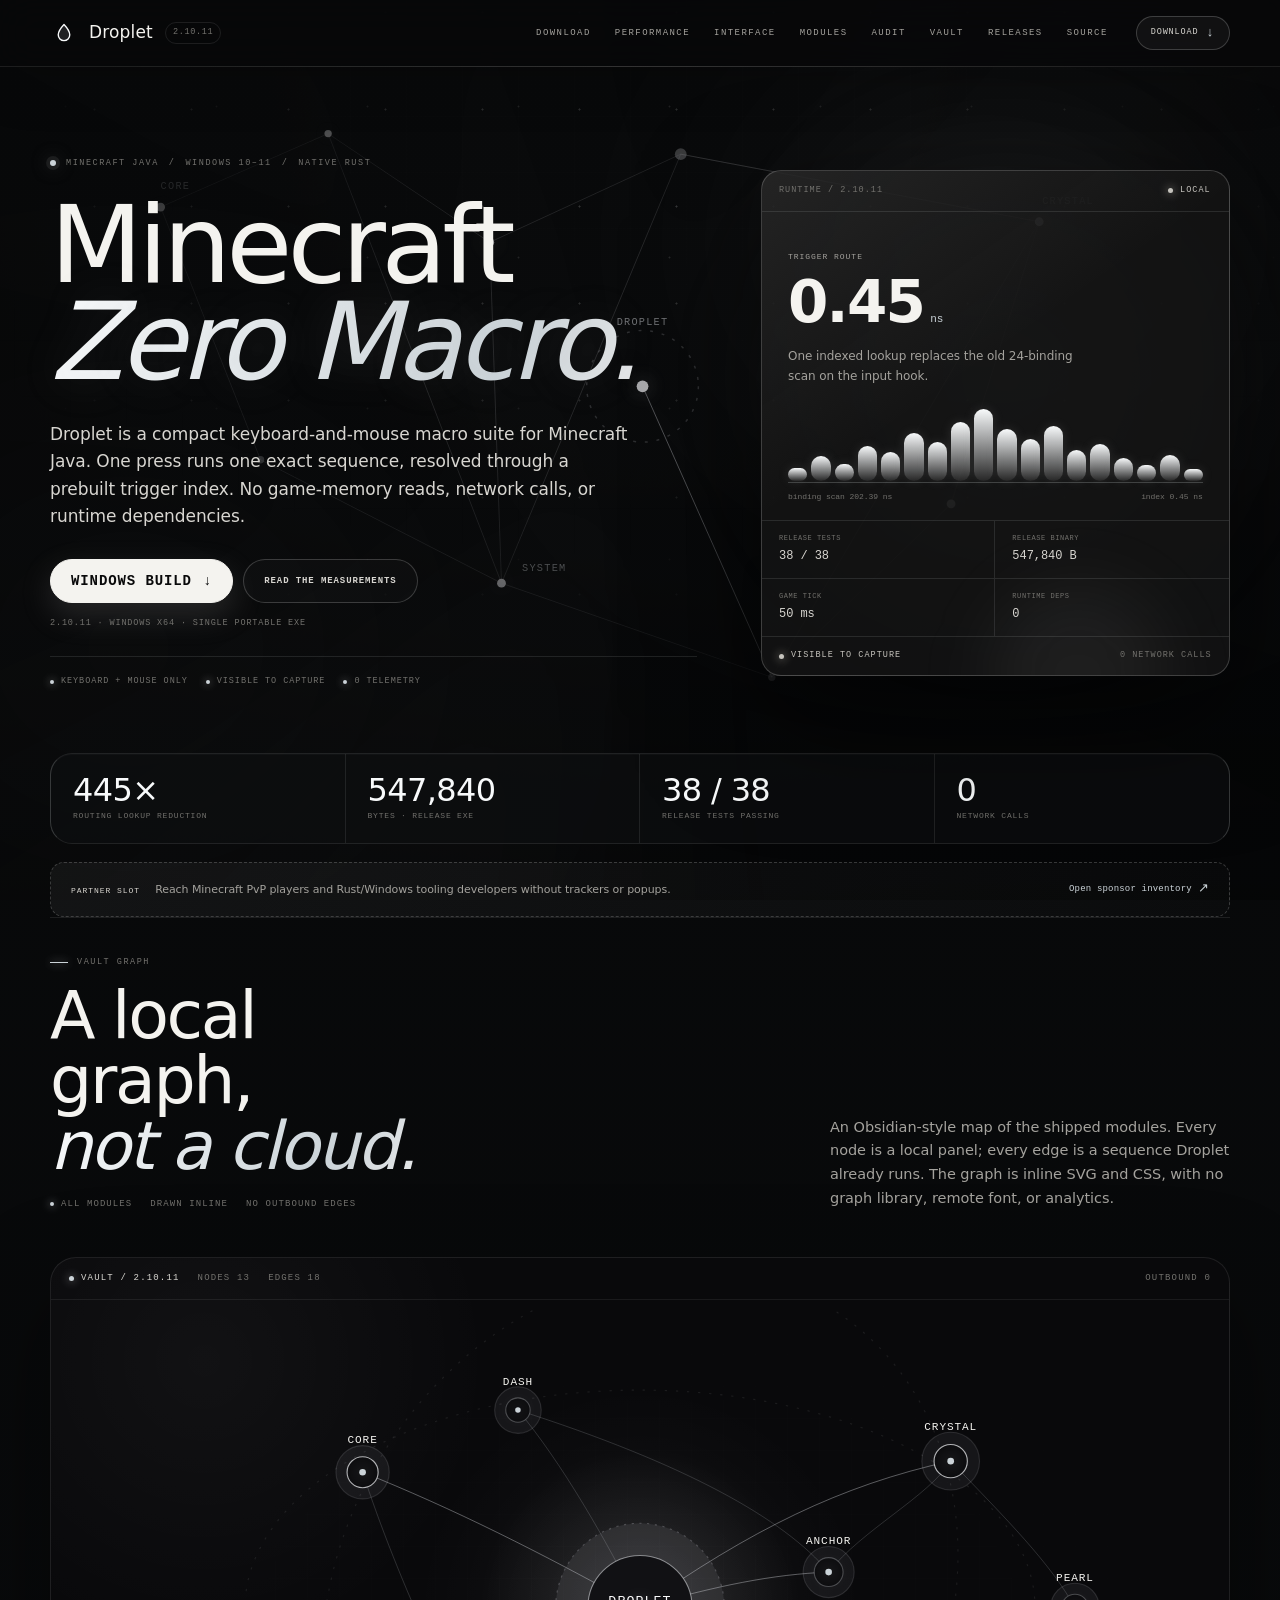
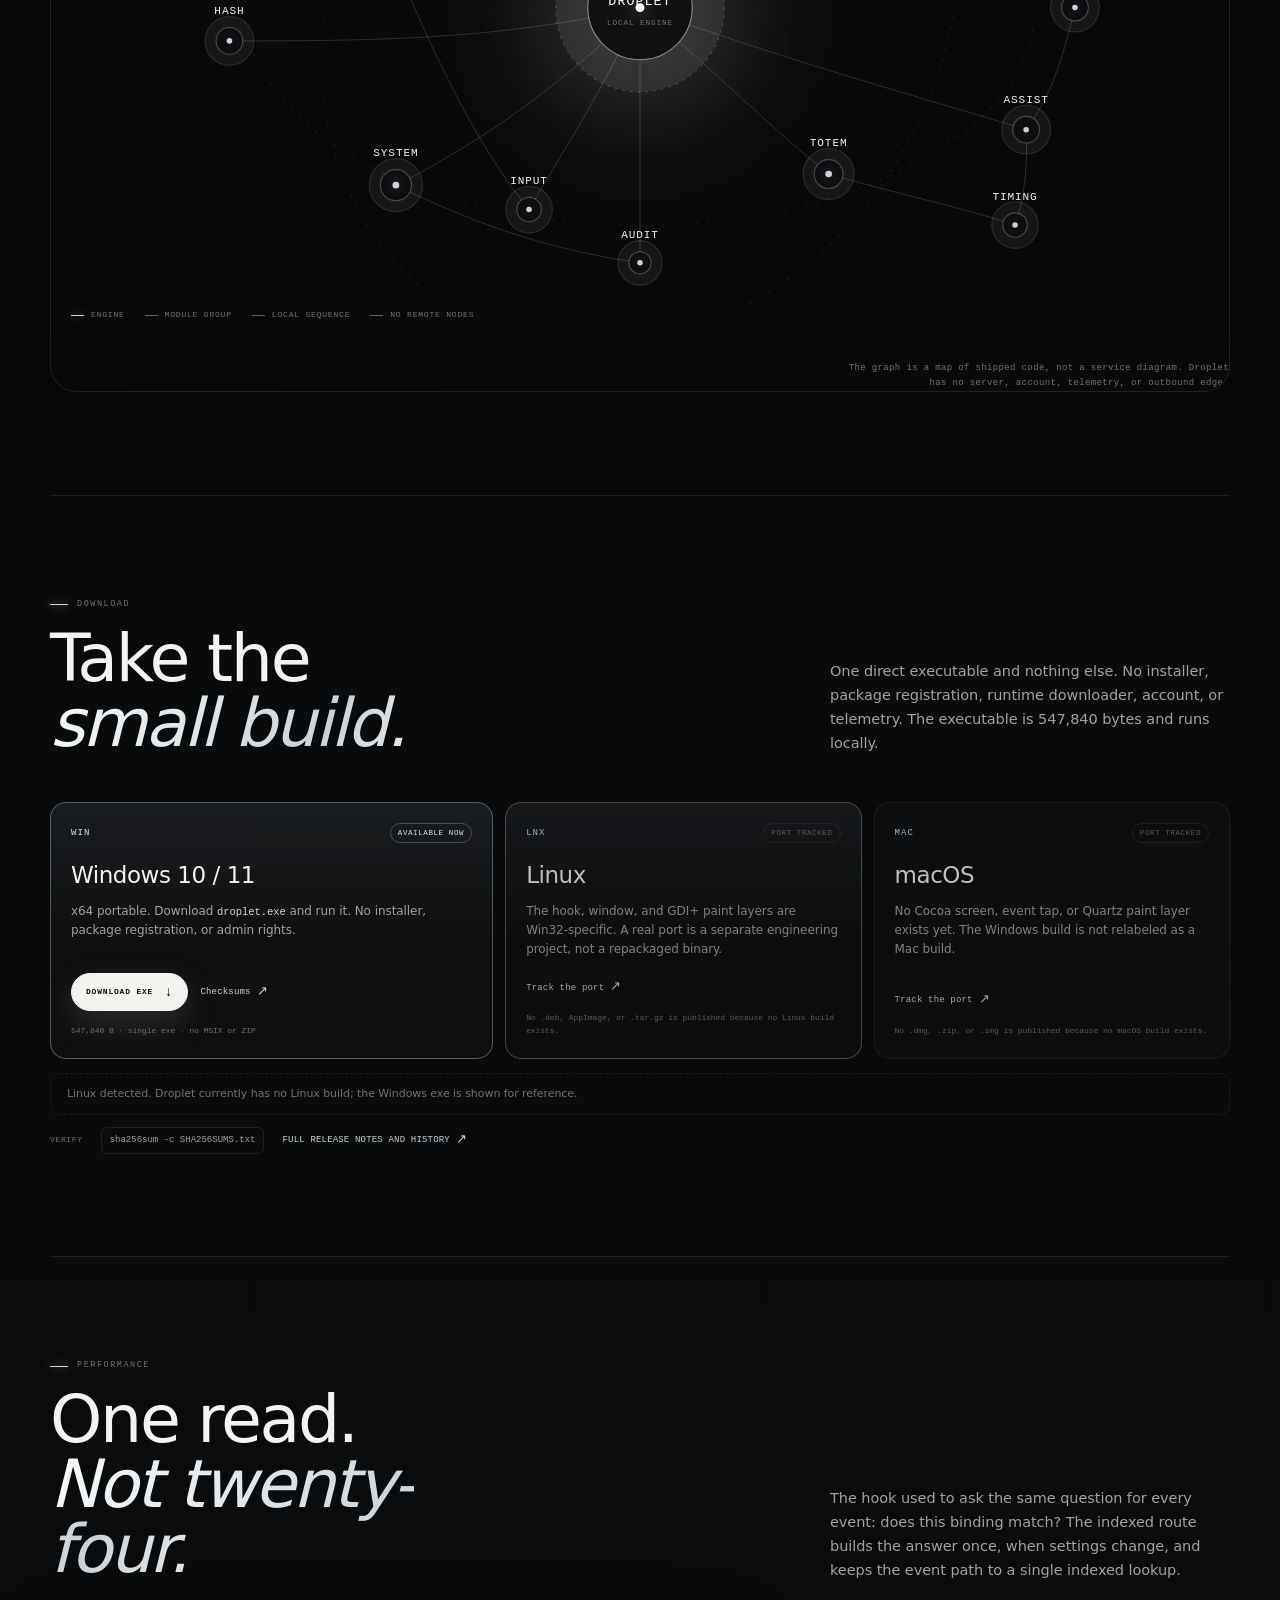
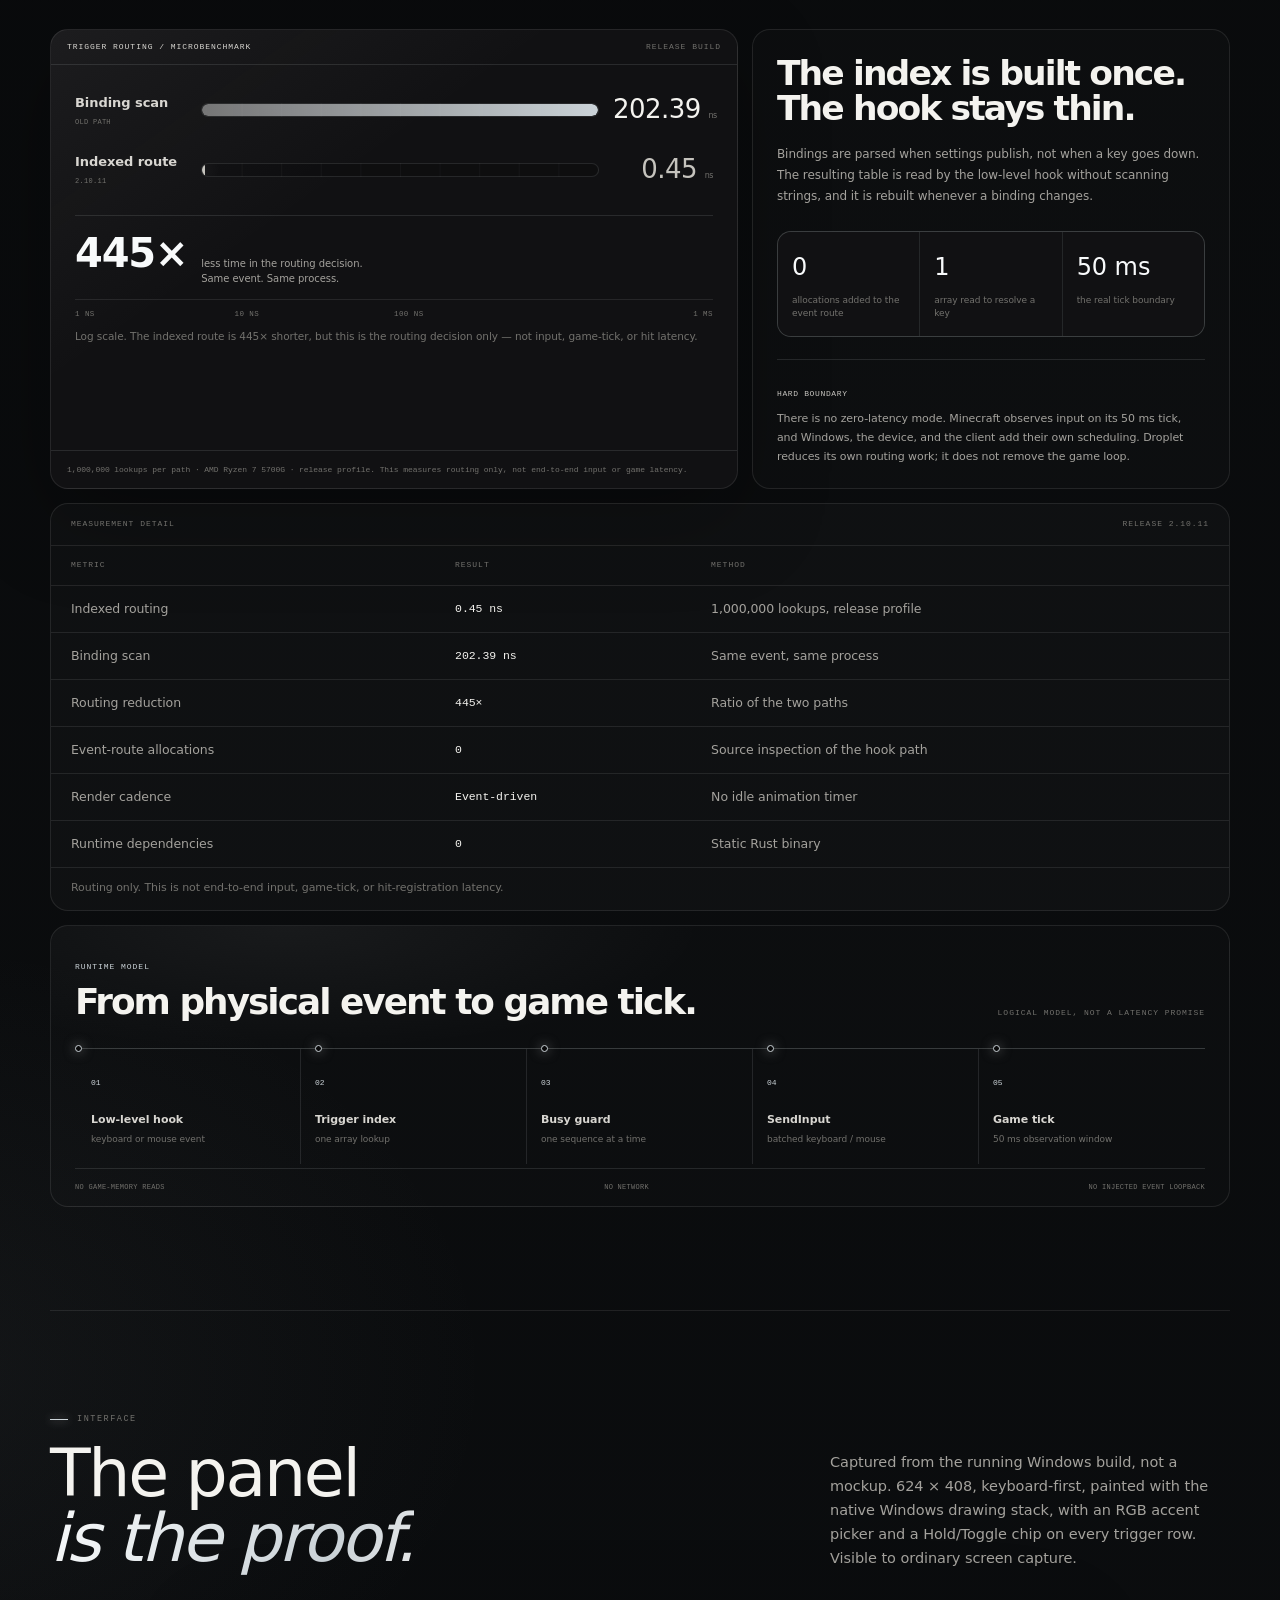
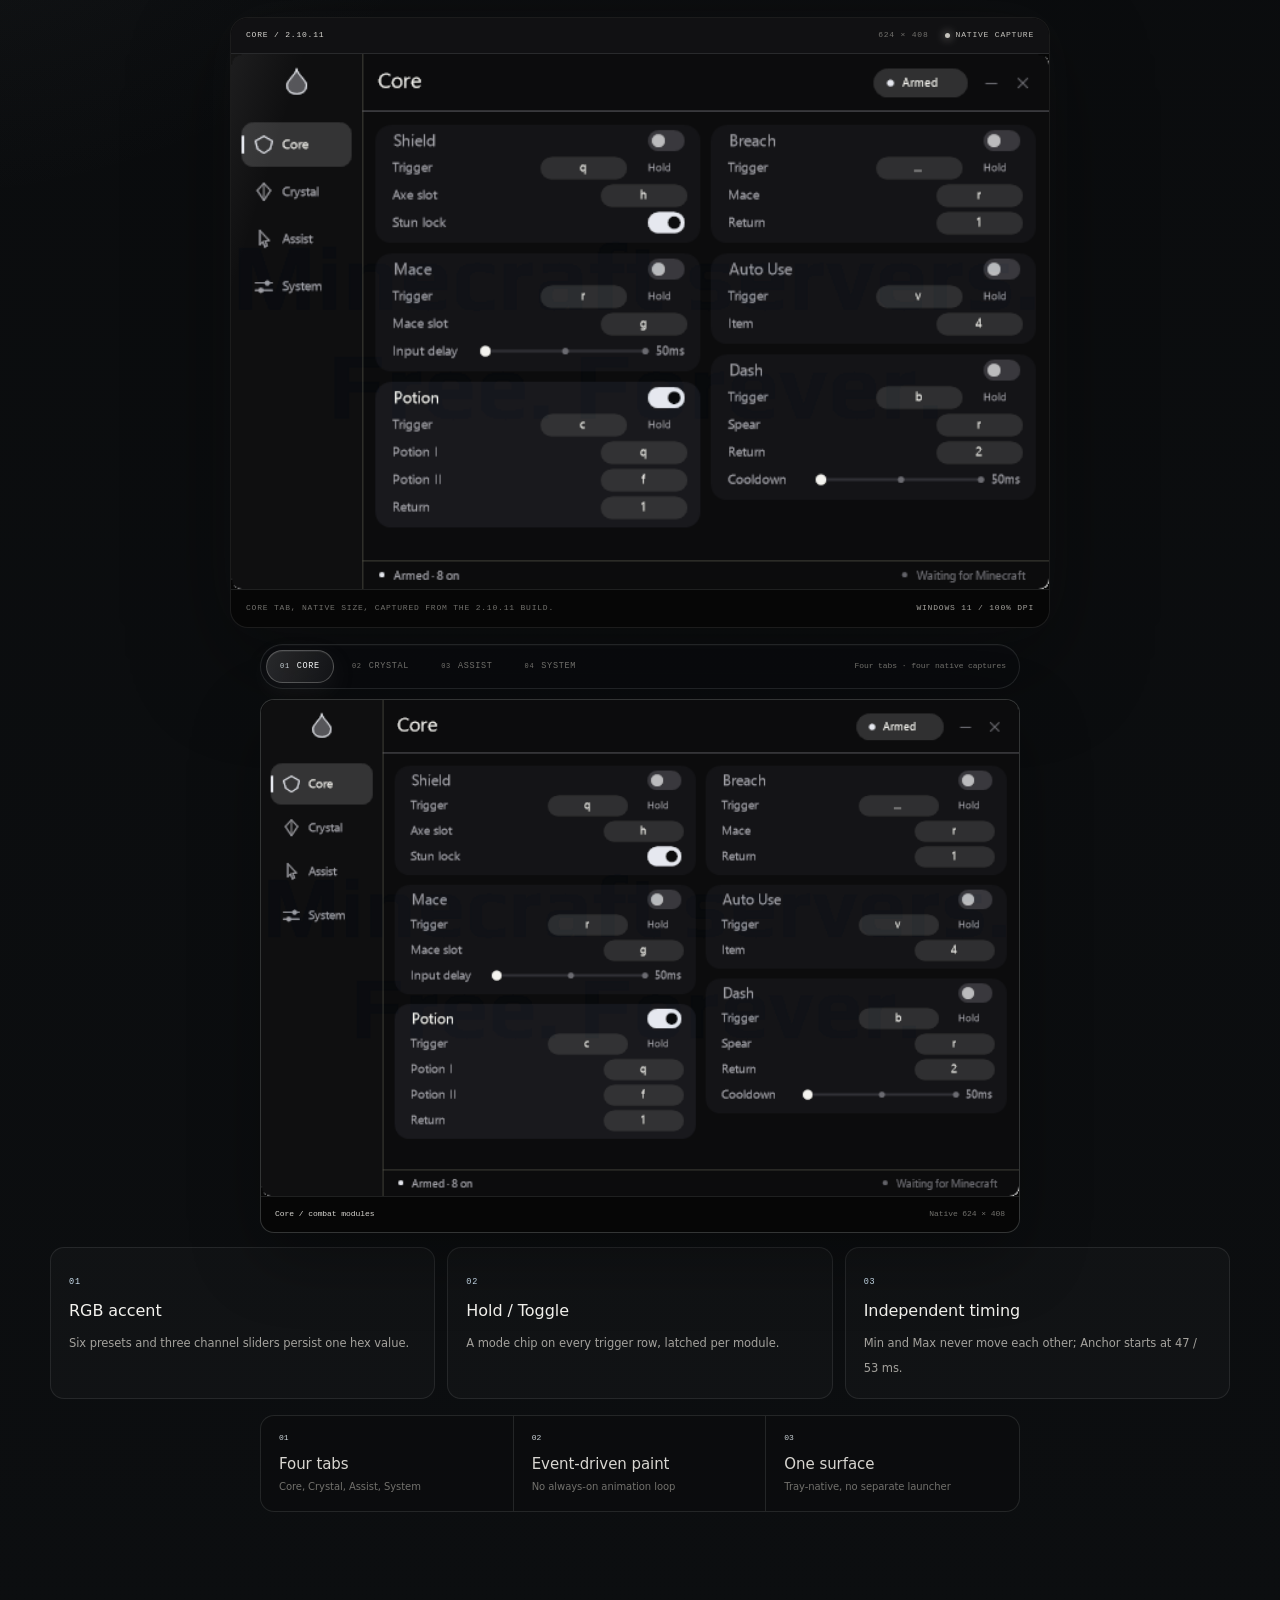
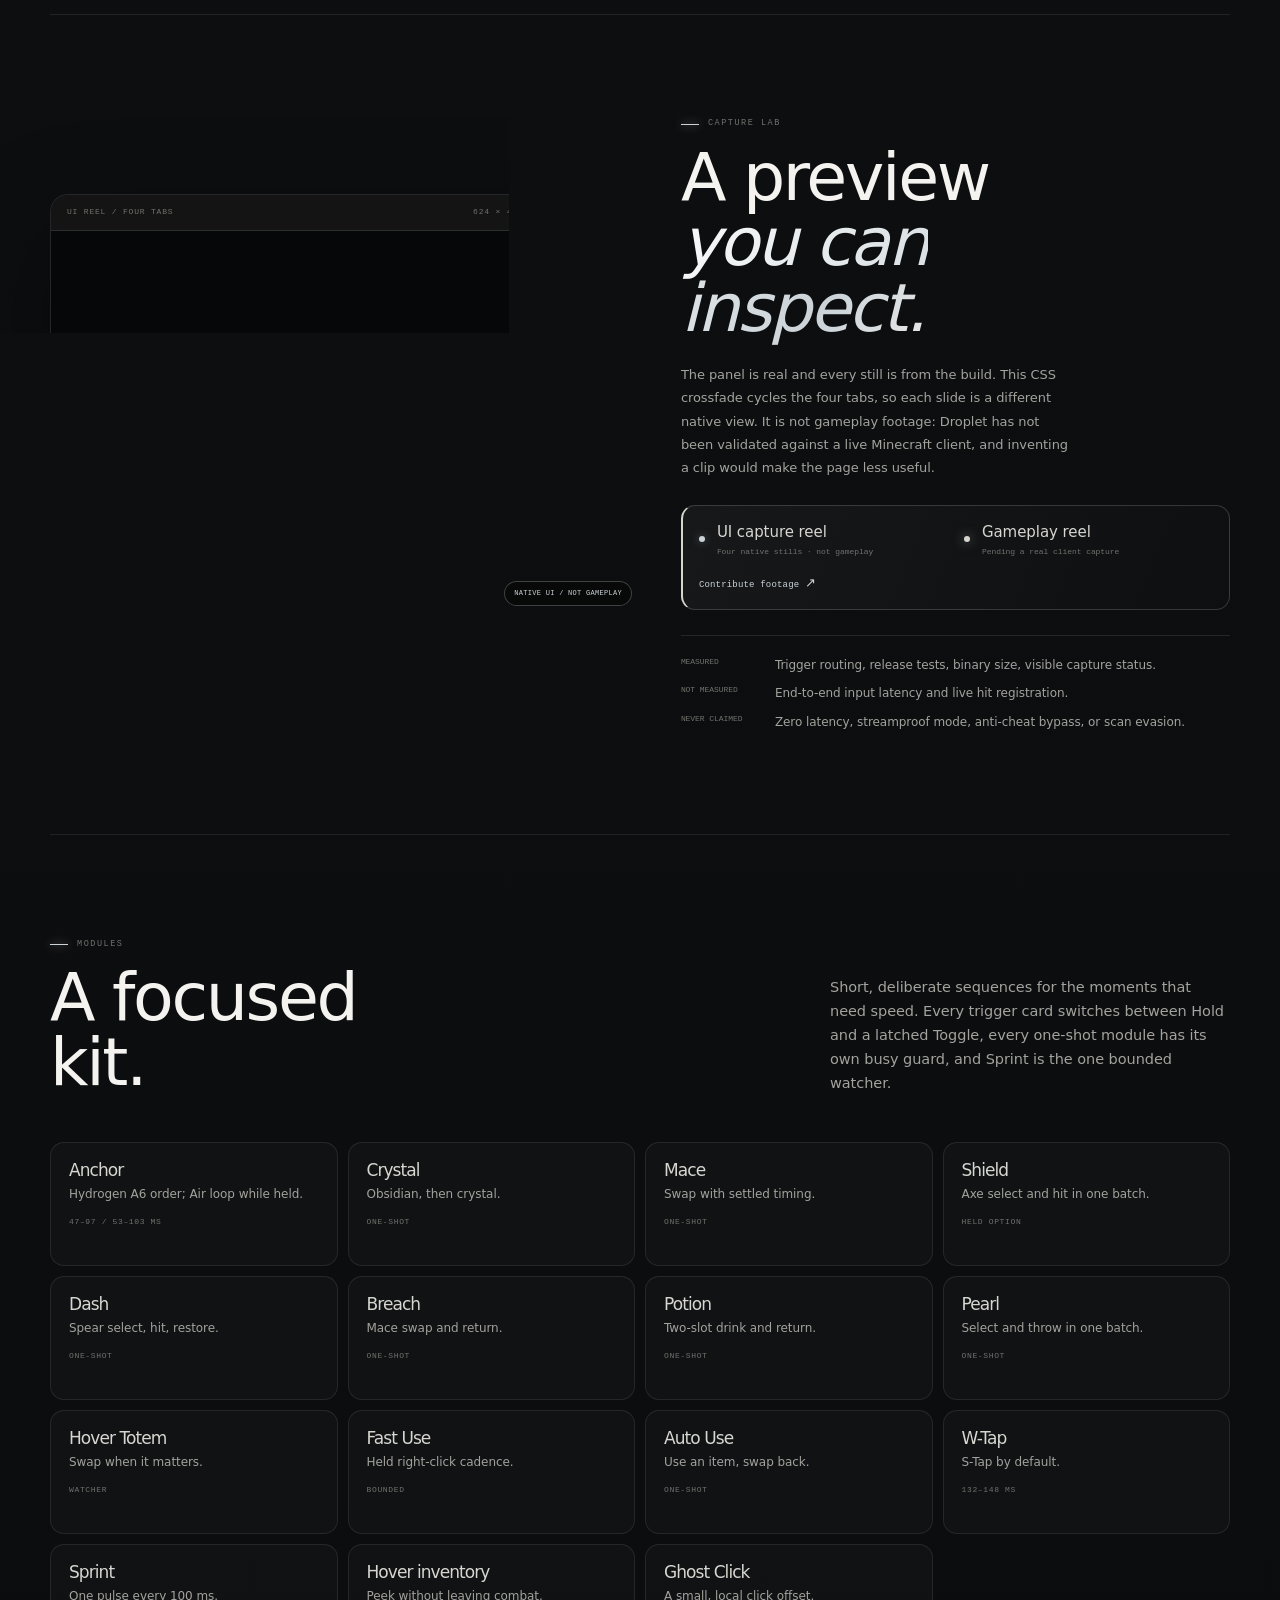
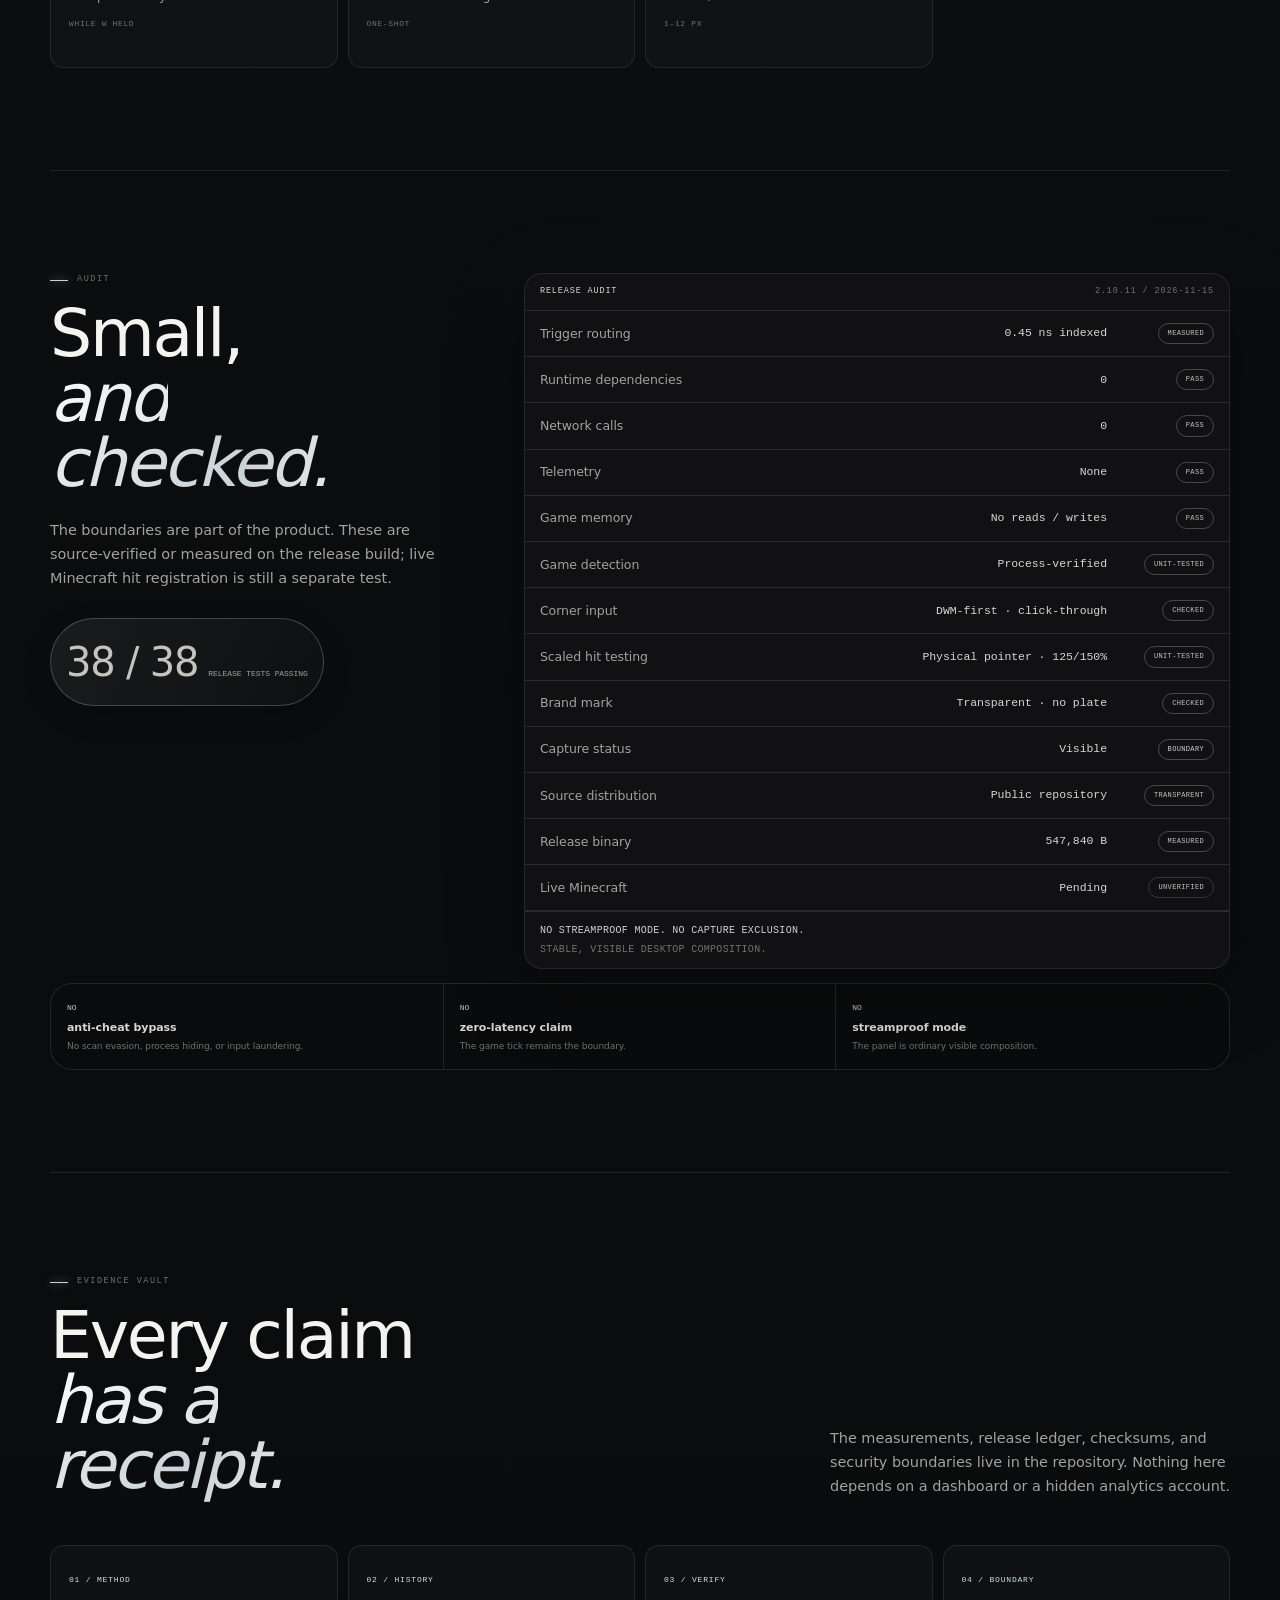
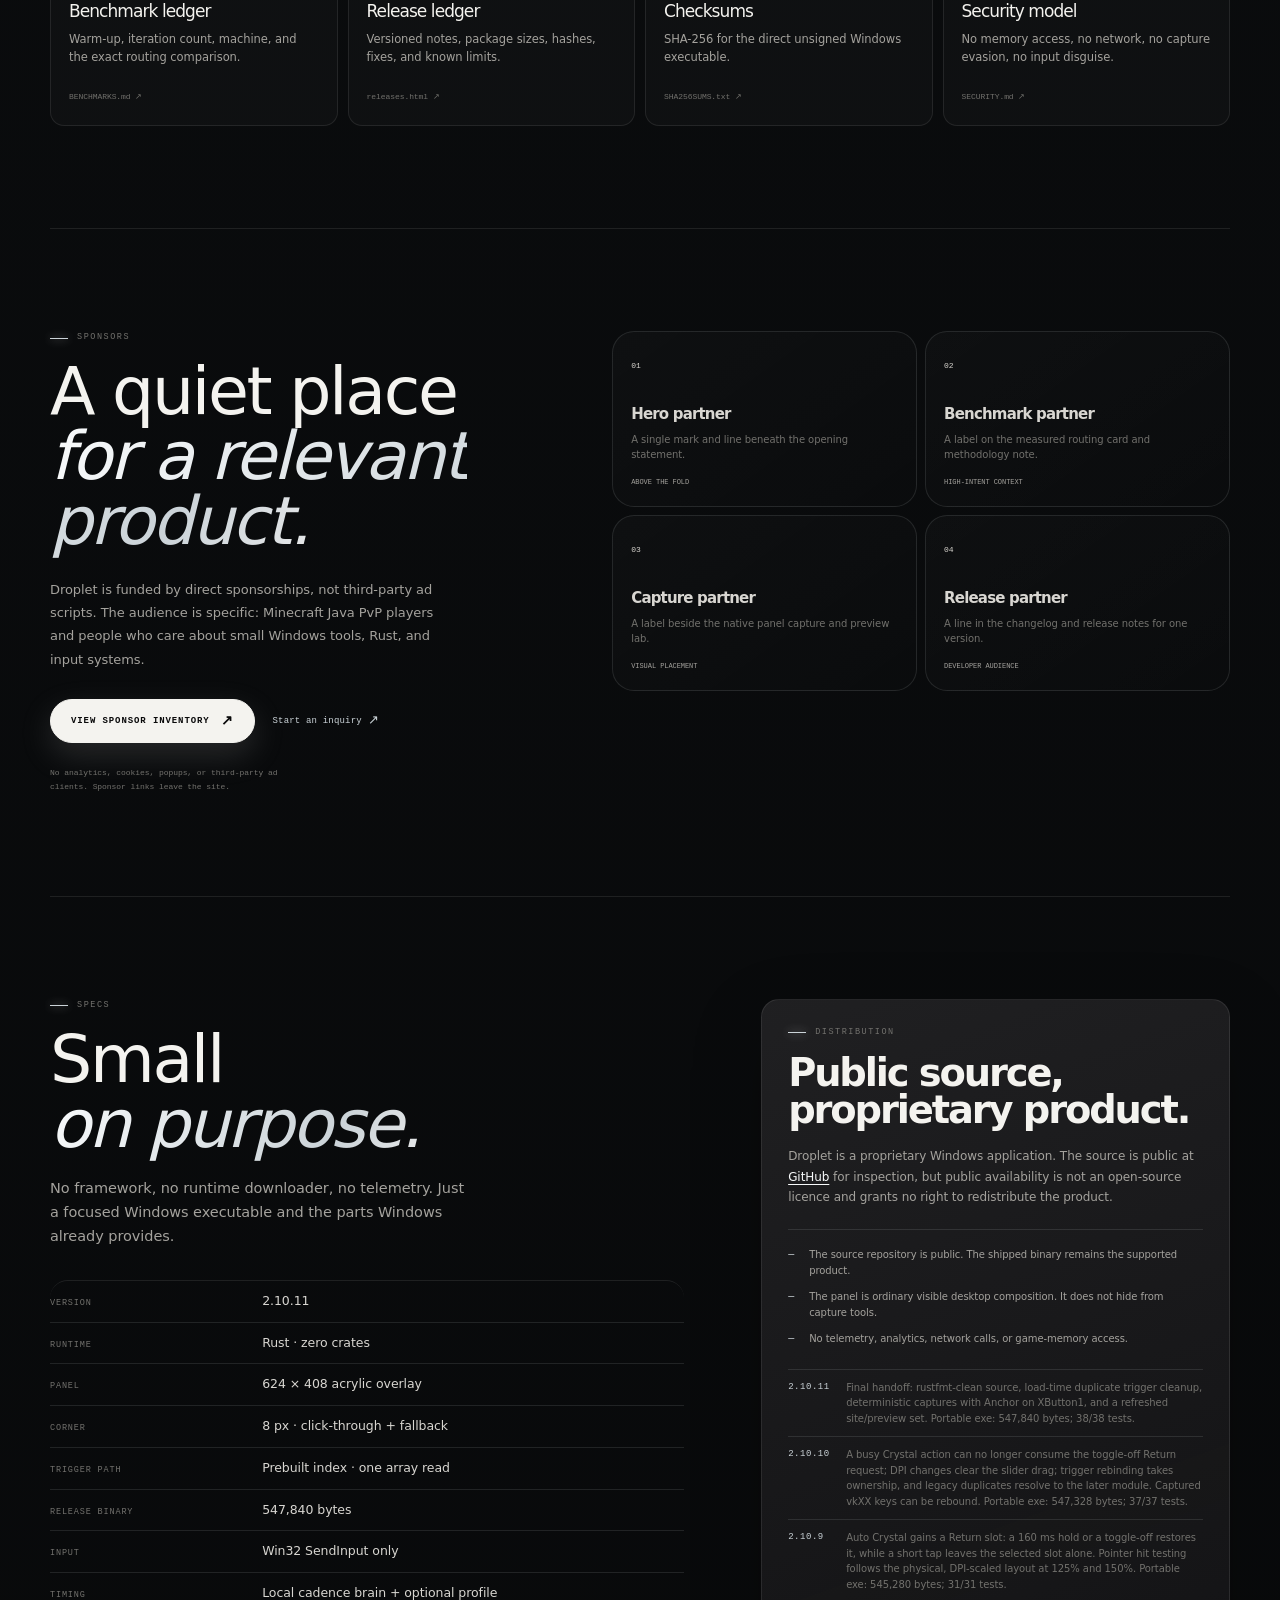
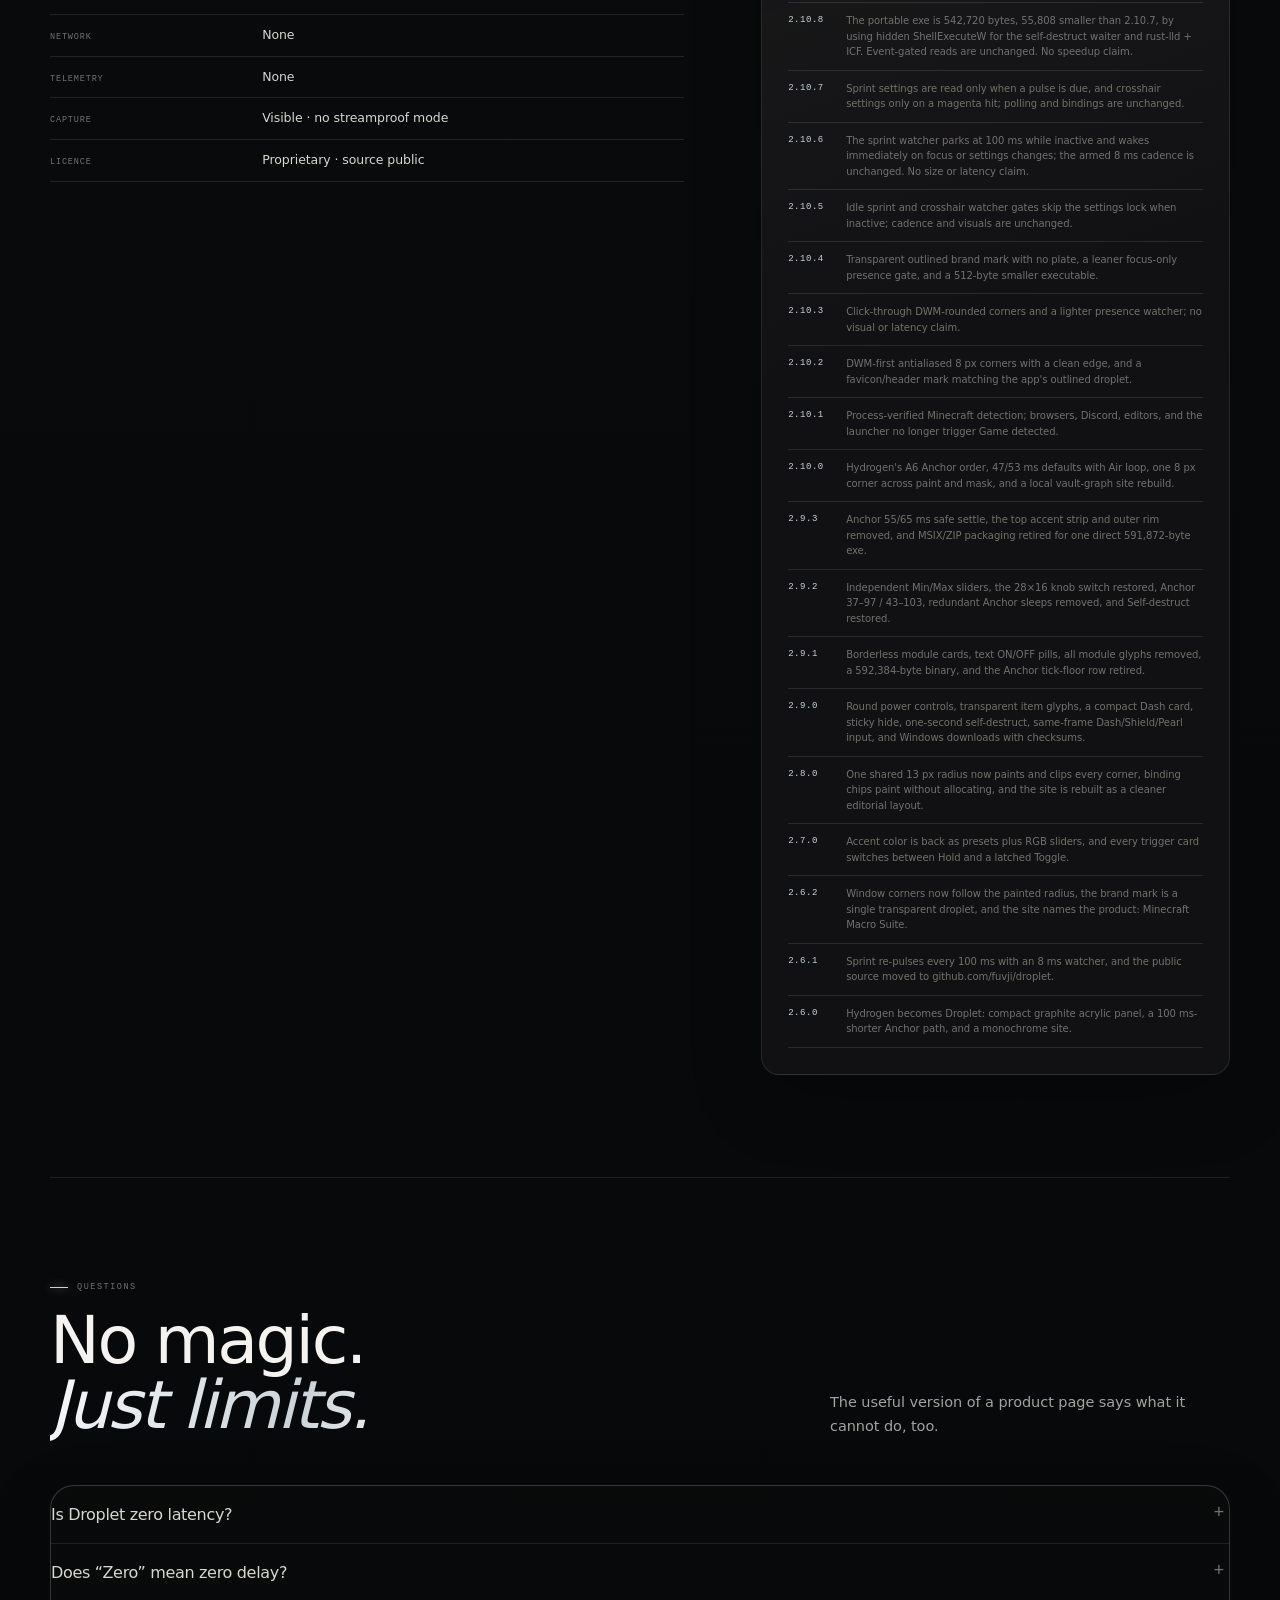
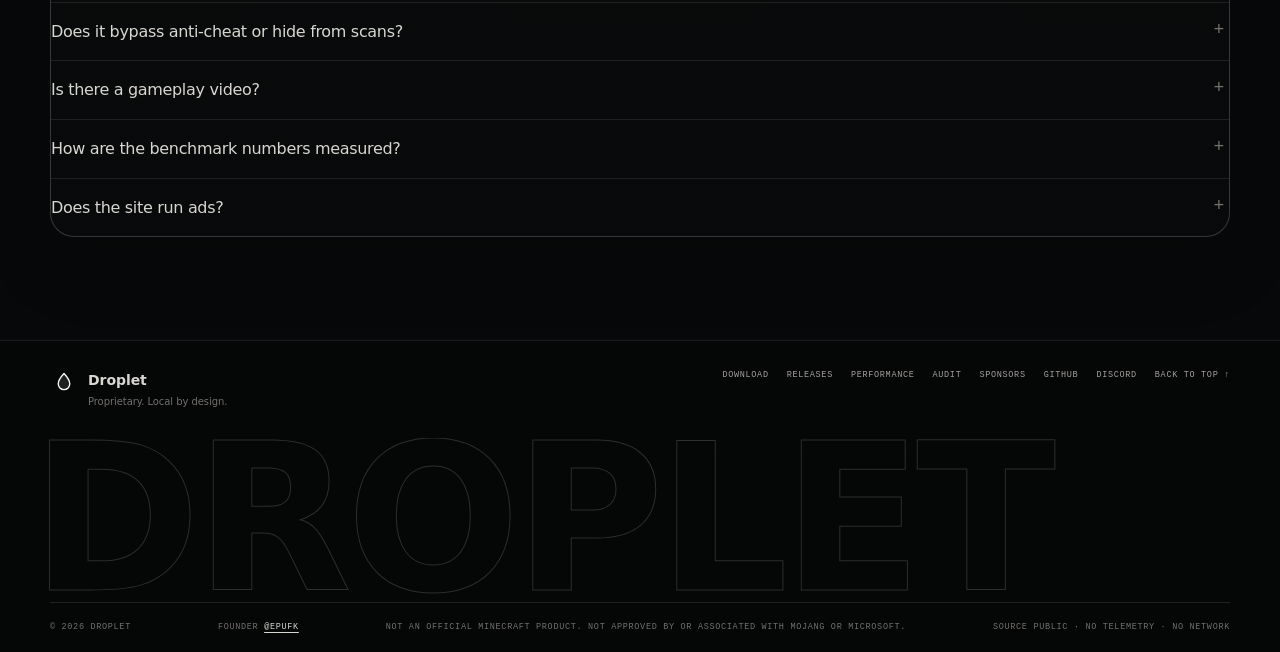
==== commit b9e27435: "Finish 2.10.11 with a clean tree and deterministic release assets. Format all Rust sources, normaliz" ====
--- a/site/public/index.html
+++ b/site/public/index.html
@@ -13,31 +13,31 @@
   <meta property="og:title" content="Droplet — Minecraft Zero Macro">
   <meta property="og:description" content="A compact, local Windows keyboard-and-mouse macro suite for Minecraft Java. Pre-indexed routing, exact sequences, no telemetry, no network calls, and no game-memory access.">
   <meta property="og:url" content="https://fuvji.github.io/droplet/">
-  <meta property="og:image" content="https://fuvji.github.io/droplet/assets/droplet-core.png?v=2.10.10">
+  <meta property="og:image" content="https://fuvji.github.io/droplet/assets/droplet-core.png?v=2.10.11">
   <meta property="og:image:width" content="624">
   <meta property="og:image:height" content="408">
   <meta property="og:image:alt" content="The Droplet Minecraft Macro Suite Core panel at native 624 by 408 size.">
   <meta name="twitter:card" content="summary_large_image">
   <meta name="twitter:title" content="Droplet — Minecraft Zero Macro">
   <meta name="twitter:description" content="A compact, local Minecraft Java macro suite for Windows. Exact sequences, visible composition, no game-memory access.">
-  <meta name="twitter:image" content="https://fuvji.github.io/droplet/assets/droplet-core.png?v=2.10.10">
-  <link rel="icon" href="favicon.ico?v=2.10.10-2" type="image/x-icon" sizes="any">
-  <link rel="icon" href="favicon.svg?v=2.10.10-2" type="image/svg+xml" sizes="any">
-  <link rel="icon" href="assets/favicon-32.png?v=2.10.10-2" sizes="32x32" type="image/png">
-  <link rel="icon" href="assets/favicon-16.png?v=2.10.10-2" sizes="16x16" type="image/png">
-  <link rel="apple-touch-icon" href="apple-touch-icon.png?v=2.10.10-2" sizes="180x180" type="image/png">
-  <link rel="apple-touch-icon-precomposed" href="apple-touch-icon.png?v=2.10.10-2" sizes="180x180" type="image/png">
-  <link rel="mask-icon" href="favicon.svg?v=2.10.10-2" color="#f4f3ef">
-  <link rel="manifest" href="site.webmanifest?v=2.10.10-2" type="application/manifest+json">
+  <meta name="twitter:image" content="https://fuvji.github.io/droplet/assets/droplet-core.png?v=2.10.11">
+  <link rel="icon" href="favicon.ico?v=2.10.11-2" type="image/x-icon" sizes="any">
+  <link rel="icon" href="favicon.svg?v=2.10.11-2" type="image/svg+xml" sizes="any">
+  <link rel="icon" href="assets/favicon-32.png?v=2.10.11-2" sizes="32x32" type="image/png">
+  <link rel="icon" href="assets/favicon-16.png?v=2.10.11-2" sizes="16x16" type="image/png">
+  <link rel="apple-touch-icon" href="apple-touch-icon.png?v=2.10.11-2" sizes="180x180" type="image/png">
+  <link rel="apple-touch-icon-precomposed" href="apple-touch-icon.png?v=2.10.11-2" sizes="180x180" type="image/png">
+  <link rel="mask-icon" href="favicon.svg?v=2.10.11-2" color="#f4f3ef">
+  <link rel="manifest" href="site.webmanifest?v=2.10.11-2" type="application/manifest+json">
   <meta name="application-name" content="Droplet">
   <meta name="apple-mobile-web-app-title" content="Droplet">
   <link rel="alternate" type="text/plain" href="llms.txt" title="Droplet plain-text summary">
-  <link rel="stylesheet" href="style.css?v=2.10.10-1">
-  <link rel="stylesheet" href="refine.css?v=2.10.10-1">
-  <link rel="stylesheet" href="vault.css?v=2.10.10">
-  <link rel="stylesheet" href="motion.css?v=2.10.10-4">
+  <link rel="stylesheet" href="style.css?v=2.10.11-1">
+  <link rel="stylesheet" href="refine.css?v=2.10.11-1">
+  <link rel="stylesheet" href="vault.css?v=2.10.11">
+  <link rel="stylesheet" href="motion.css?v=2.10.11-4">
   <script src="downloads.js" defer></script>
-  <script src="motion.js?v=2.10.10-6" defer></script>
+  <script src="motion.js?v=2.10.11-6" defer></script>
 </head>
 <body>
   <a class="skip-link" href="#main">Skip to content</a>
@@ -52,7 +52,7 @@
       <a class="brand" href="./" aria-label="Droplet home">
         <span class="brand-mark" aria-hidden="true"><svg viewBox="0 0 24 24"><path d="M12 2.7S5.7 9.4 5.7 14a6.3 6.3 0 0 0 12.6 0C18.3 9.4 12 2.7 12 2.7Z" fill="currentColor" fill-opacity=".11" stroke="currentColor" stroke-width="1.5" stroke-linejoin="round"/></svg></span>
         <span class="brand-name">Droplet</span>
-        <span class="brand-version">2.10.10</span>
+        <span class="brand-version">2.10.11</span>
       </a>
       <nav class="site-nav" aria-label="Primary">
         <a href="#download">Download</a>
@@ -107,7 +107,7 @@
           <a class="button button-primary" href="downloads/droplet.exe" download data-download-primary><span data-download-label>Download exe</span> <span aria-hidden="true">↓</span></a>
           <a class="button button-quiet" href="#performance">Read the measurements</a>
         </div>
-        <p class="hero-download-note">2.10.10 · Windows x64 · single portable exe</p>
+        <p class="hero-download-note">2.10.11 · Windows x64 · single portable exe</p>
         <ul class="hero-notes" aria-label="Product boundaries">
           <li>Keyboard + mouse only</li>
           <li>Visible to capture</li>
@@ -115,9 +115,9 @@
         </ul>
       </div>
 
-      <aside class="console-card" aria-label="Droplet 2.10.10 runtime card">
+      <aside class="console-card" aria-label="Droplet 2.10.11 runtime card">
         <div class="console-head">
-          <span>Runtime / 2.10.10</span>
+          <span>Runtime / 2.10.11</span>
           <span class="status-live"><i aria-hidden="true"></i>Local</span>
         </div>
         <div class="console-main">
@@ -134,8 +134,8 @@
           <div class="signal-caption"><span>binding scan 202.39 ns</span><span>index 0.45 ns</span></div>
         </div>
         <dl class="console-grid">
-          <div><dt>Release tests</dt><dd>37 / 37</dd></div>
-          <div><dt>Release binary</dt><dd>547,328 B</dd></div>
+          <div><dt>Release tests</dt><dd>38 / 38</dd></div>
+          <div><dt>Release binary</dt><dd>547,840 B</dd></div>
           <div><dt>Game tick</dt><dd>50 ms</dd></div>
           <div><dt>Runtime deps</dt><dd>0</dd></div>
         </dl>
@@ -148,8 +148,8 @@
 
     <section class="proof-rail wrap" aria-label="Measured release facts">
       <div><strong>445×</strong><span>routing lookup reduction</span></div>
-      <div><strong>547,328</strong><span>bytes · release exe</span></div>
-      <div><strong>37 / 37</strong><span>release tests passing</span></div>
+      <div><strong>547,840</strong><span>bytes · release exe</span></div>
+      <div><strong>38 / 38</strong><span>release tests passing</span></div>
       <div><strong>0</strong><span>network calls</span></div>
     </section>
 
@@ -176,7 +176,7 @@
       </div>
       <div class="vault-shell">
         <div class="vault-toolbar">
-          <span><i aria-hidden="true"></i>Vault / 2.10.10</span>
+          <span><i aria-hidden="true"></i>Vault / 2.10.11</span>
           <span>Nodes 13</span>
           <span>Edges 18</span>
           <span>Outbound 0</span>
@@ -283,7 +283,7 @@
           <p class="section-tag"><span aria-hidden="true"></span>Download</p>
           <h2 id="download-title">Take the<br><em>small build.</em></h2>
         </div>
-        <p class="section-lede">One direct executable and nothing else. No installer, package registration, runtime downloader, account, or telemetry. The executable is 547,328 bytes and runs locally.</p>
+        <p class="section-lede">One direct executable and nothing else. No installer, package registration, runtime downloader, account, or telemetry. The executable is 547,840 bytes and runs locally.</p>
       </div>
 
       <div class="download-grid" data-platform-grid>
@@ -295,7 +295,7 @@
             <a class="button button-primary" href="downloads/droplet.exe" download>Download exe <span aria-hidden="true">↓</span></a>
             <a class="text-link" href="downloads/SHA256SUMS.txt">Checksums <span aria-hidden="true">↗</span></a>
           </div>
-          <small>547,328 B · single exe · no MSIX or ZIP</small>
+          <small>547,840 B · single exe · no MSIX or ZIP</small>
         </article>
         <article class="download-card is-muted" data-os="linux">
           <div class="download-head"><span class="download-icon">LNX</span><span class="download-state is-pending">Port tracked</span></div>
@@ -338,7 +338,7 @@
               <strong>202.39 <small>ns</small></strong>
             </div>
             <div class="benchmark-row is-fast">
-              <div class="bench-label"><span>Indexed route</span><small>2.10.10</small></div>
+              <div class="bench-label"><span>Indexed route</span><small>2.10.11</small></div>
               <div class="bench-track"><i class="bar-thin"></i></div>
               <strong>0.45 <small>ns</small></strong>
             </div>
@@ -368,7 +368,7 @@
       </div>
 
       <div class="measure-card">
-        <div class="measure-head"><span>Measurement detail</span><span>Release 2.10.10</span></div>
+        <div class="measure-head"><span>Measurement detail</span><span>Release 2.10.11</span></div>
         <table class="measure-table">
           <thead><tr><th>Metric</th><th>Result</th><th>Method</th></tr></thead>
           <tbody>
@@ -413,16 +413,16 @@
 
       <figure class="media-frame">
         <div class="media-bar">
-          <span class="media-title">CORE / 2.10.10</span>
+          <span class="media-title">CORE / 2.10.11</span>
           <span class="media-meta">624 × 408</span>
           <span class="media-live"><i aria-hidden="true"></i>Native capture</span>
         </div>
         <div class="media-image">
-          <img src="assets/droplet-core.png?v=2.10.10" width="624" height="408" alt="The Droplet 2.10.10 Core panel showing Shield, Mace, Potion, Breach, Auto Use, and Dash modules with their bindings and timing controls." loading="lazy" decoding="async">
+          <img src="assets/droplet-core.png?v=2.10.11" width="624" height="408" alt="The Droplet 2.10.11 Core panel showing Shield, Mace, Potion, Breach, Auto Use, and Dash modules with their bindings and timing controls." loading="lazy" decoding="async">
           <span class="scanline" aria-hidden="true"></span>
         </div>
         <figcaption class="media-caption">
-          <span>Core tab, native size, captured from the 2.10.10 build.</span>
+          <span>Core tab, native size, captured from the 2.10.11 build.</span>
           <span>Windows 11 / 100% DPI</span>
         </figcaption>
       </figure>
@@ -441,19 +441,19 @@
         </div>
         <div class="preview-stage">
           <figure class="preview-pane pane-core">
-            <img src="assets/droplet-core.png?v=2.10.10" width="624" height="408" alt="Native Core tab with Shield, Mace, Potion, Breach, Auto Use, and Dash controls." loading="lazy" decoding="async">
+            <img src="assets/droplet-core.png?v=2.10.11" width="624" height="408" alt="Native Core tab with Shield, Mace, Potion, Breach, Auto Use, and Dash controls." loading="lazy" decoding="async">
             <figcaption><span>Core / combat modules</span><span>Native 624 × 408</span></figcaption>
           </figure>
           <figure class="preview-pane pane-crystal">
-            <img src="assets/droplet-crystal.png?v=2.10.10" width="624" height="408" alt="Native Crystal tab with Auto Crystal, Anchor, Hover Totem, and Pearl controls." loading="lazy" decoding="async">
+            <img src="assets/droplet-crystal.png?v=2.10.11" width="624" height="408" alt="Native Crystal tab with Auto Crystal, Anchor, Hover Totem, and Pearl controls." loading="lazy" decoding="async">
             <figcaption><span>Crystal / anchor + totem</span><span>Native 624 × 408</span></figcaption>
           </figure>
           <figure class="preview-pane pane-assist">
-            <img src="assets/droplet-assist.png?v=2.10.10" width="624" height="408" alt="Native Assist tab with Fast Use, Sprint, Ghost Click, and W-Tap timing controls." loading="lazy" decoding="async">
+            <img src="assets/droplet-assist.png?v=2.10.11" width="624" height="408" alt="Native Assist tab with Fast Use, Sprint, Ghost Click, and W-Tap timing controls." loading="lazy" decoding="async">
             <figcaption><span>Assist / timing tools</span><span>Native 624 × 408</span></figcaption>
           </figure>
           <figure class="preview-pane pane-system">
-            <img src="assets/droplet-system.png?v=2.10.10" width="624" height="408" alt="Native System tab with appearance, session, danger zone, and performance controls." loading="lazy" decoding="async">
+            <img src="assets/droplet-system.png?v=2.10.11" width="624" height="408" alt="Native System tab with appearance, session, danger zone, and performance controls." loading="lazy" decoding="async">
             <figcaption><span>System / appearance + session</span><span>Native 624 × 408</span></figcaption>
           </figure>
         </div>
@@ -477,10 +477,10 @@
         <div class="capture-frame">
           <div class="capture-chrome"><span>UI REEL / FOUR TABS</span><span>624 × 408 STILLS</span><span class="status-live"><i aria-hidden="true"></i>Visible</span></div>
           <div class="capture-image capture-reel" role="img" aria-label="Silent CSS crossfade of the native Core, Crystal, Assist, and System panels. Native stills, not gameplay.">
-            <img class="reel-frame" src="assets/droplet-core.png?v=2.10.10" width="624" height="408" alt="" loading="lazy" decoding="async">
-            <img class="reel-frame reel-2" src="assets/droplet-crystal.png?v=2.10.10" width="624" height="408" alt="" loading="lazy" decoding="async">
-            <img class="reel-frame reel-3" src="assets/droplet-assist.png?v=2.10.10" width="624" height="408" alt="" loading="lazy" decoding="async">
-            <img class="reel-frame reel-4" src="assets/droplet-system.png?v=2.10.10" width="624" height="408" alt="" loading="lazy" decoding="async">
+            <img class="reel-frame" src="assets/droplet-core.png?v=2.10.11" width="624" height="408" alt="" loading="lazy" decoding="async">
+            <img class="reel-frame reel-2" src="assets/droplet-crystal.png?v=2.10.11" width="624" height="408" alt="" loading="lazy" decoding="async">
+            <img class="reel-frame reel-3" src="assets/droplet-assist.png?v=2.10.11" width="624" height="408" alt="" loading="lazy" decoding="async">
+            <img class="reel-frame reel-4" src="assets/droplet-system.png?v=2.10.11" width="624" height="408" alt="" loading="lazy" decoding="async">
             <span class="capture-tag">NATIVE UI / NOT GAMEPLAY</span>
           </div>
           <div class="capture-caption"><span>Core → Crystal → Assist → System</span><span>Silent stills, crossfaded</span></div>
@@ -538,11 +538,11 @@
           <p class="section-tag"><span aria-hidden="true"></span>Audit</p>
           <h2 id="audit-title">Small,<br><em>and checked.</em></h2>
           <p class="section-lede">The boundaries are part of the product. These are source-verified or measured on the release build; live Minecraft hit registration is still a separate test.</p>
-          <div class="audit-stamp"><strong>37 / 37</strong><span>release tests passing</span></div>
+          <div class="audit-stamp"><strong>38 / 38</strong><span>release tests passing</span></div>
         </div>
 
         <div class="audit-panel">
-          <div class="audit-head"><span>Release audit</span><span>2.10.10 / 2026-11-14</span></div>
+          <div class="audit-head"><span>Release audit</span><span>2.10.11 / 2026-11-15</span></div>
           <ul class="audit-list">
             <li><span class="audit-name">Trigger routing</span><span class="audit-value">0.45 ns indexed</span><span class="audit-state is-pass">measured</span></li>
             <li><span class="audit-name">Runtime dependencies</span><span class="audit-value">0</span><span class="audit-state is-pass">pass</span></li>
@@ -555,7 +555,7 @@
             <li><span class="audit-name">Brand mark</span><span class="audit-value">Transparent · no plate</span><span class="audit-state is-pass">checked</span></li>
             <li><span class="audit-name">Capture status</span><span class="audit-value">Visible</span><span class="audit-state is-boundary">boundary</span></li>
             <li><span class="audit-name">Source distribution</span><span class="audit-value">Public repository</span><span class="audit-state is-pass">transparent</span></li>
-            <li><span class="audit-name">Release binary</span><span class="audit-value">547,328 B</span><span class="audit-state is-pass">measured</span></li>
+            <li><span class="audit-name">Release binary</span><span class="audit-value">547,840 B</span><span class="audit-state is-pass">measured</span></li>
             <li><span class="audit-name">Live Minecraft</span><span class="audit-value">Pending</span><span class="audit-state is-open">unverified</span></li>
           </ul>
           <div class="audit-foot"><span>No streamproof mode. No capture exclusion.</span><span>Stable, visible desktop composition.</span></div>
@@ -616,12 +616,12 @@
             <p class="section-lede">No framework, no runtime downloader, no telemetry. Just a focused Windows executable and the parts Windows already provides.</p>
           </div>
           <dl class="spec-list">
-            <div class="spec-row"><dt>Version</dt><dd>2.10.10</dd></div>
+            <div class="spec-row"><dt>Version</dt><dd>2.10.11</dd></div>
             <div class="spec-row"><dt>Runtime</dt><dd>Rust · zero crates</dd></div>
             <div class="spec-row"><dt>Panel</dt><dd>624 × 408 acrylic overlay</dd></div>
             <div class="spec-row"><dt>Corner</dt><dd>8 px · click-through + fallback</dd></div>
             <div class="spec-row"><dt>Trigger path</dt><dd>Prebuilt index · one array read</dd></div>
-            <div class="spec-row"><dt>Release binary</dt><dd>547,328 bytes</dd></div>
+            <div class="spec-row"><dt>Release binary</dt><dd>547,840 bytes</dd></div>
             <div class="spec-row"><dt>Input</dt><dd>Win32 SendInput only</dd></div>
             <div class="spec-row"><dt>Timing</dt><dd>Local cadence brain + optional profile</dd></div>
             <div class="spec-row"><dt>Network</dt><dd>None</dd></div>
@@ -641,7 +641,8 @@
             <li>No telemetry, analytics, network calls, or game-memory access.</li>
           </ul>
           <div class="release-notes">
-            <div><span>2.10.10</span><p>A busy Crystal action can no longer consume the toggle-off Return request; DPI changes clear the slider drag; trigger rebinding takes ownership, and legacy duplicates use the later module, so Anchor can use XButton1. Captured vkXX keys can be rebound. Portable exe: 547,328 bytes; 37/37 tests.</p></div>
+            <div><span>2.10.11</span><p>Final handoff: rustfmt-clean source, load-time duplicate trigger cleanup, deterministic captures with Anchor on XButton1, and a refreshed site/preview set. Portable exe: 547,840 bytes; 38/38 tests.</p></div>
+            <div><span>2.10.10</span><p>A busy Crystal action can no longer consume the toggle-off Return request; DPI changes clear the slider drag; trigger rebinding takes ownership, and legacy duplicates resolve to the later module. Captured vkXX keys can be rebound. Portable exe: 547,328 bytes; 37/37 tests.</p></div>
             <div><span>2.10.9</span><p>Auto Crystal gains a Return slot: a 160 ms hold or a toggle-off restores it, while a short tap leaves the selected slot alone. Pointer hit testing follows the physical, DPI-scaled layout at 125% and 150%. Portable exe: 545,280 bytes; 31/31 tests.</p></div>
             <div><span>2.10.8</span><p>The portable exe is 542,720 bytes, 55,808 smaller than 2.10.7, by using hidden ShellExecuteW for the self-destruct waiter and rust-lld + ICF. Event-gated reads are unchanged. No speedup claim.</p></div>
             <div><span>2.10.7</span><p>Sprint settings are read only when a pulse is due, and crosshair settings only on a magenta hit; polling and bindings are unchanged.</p></div>
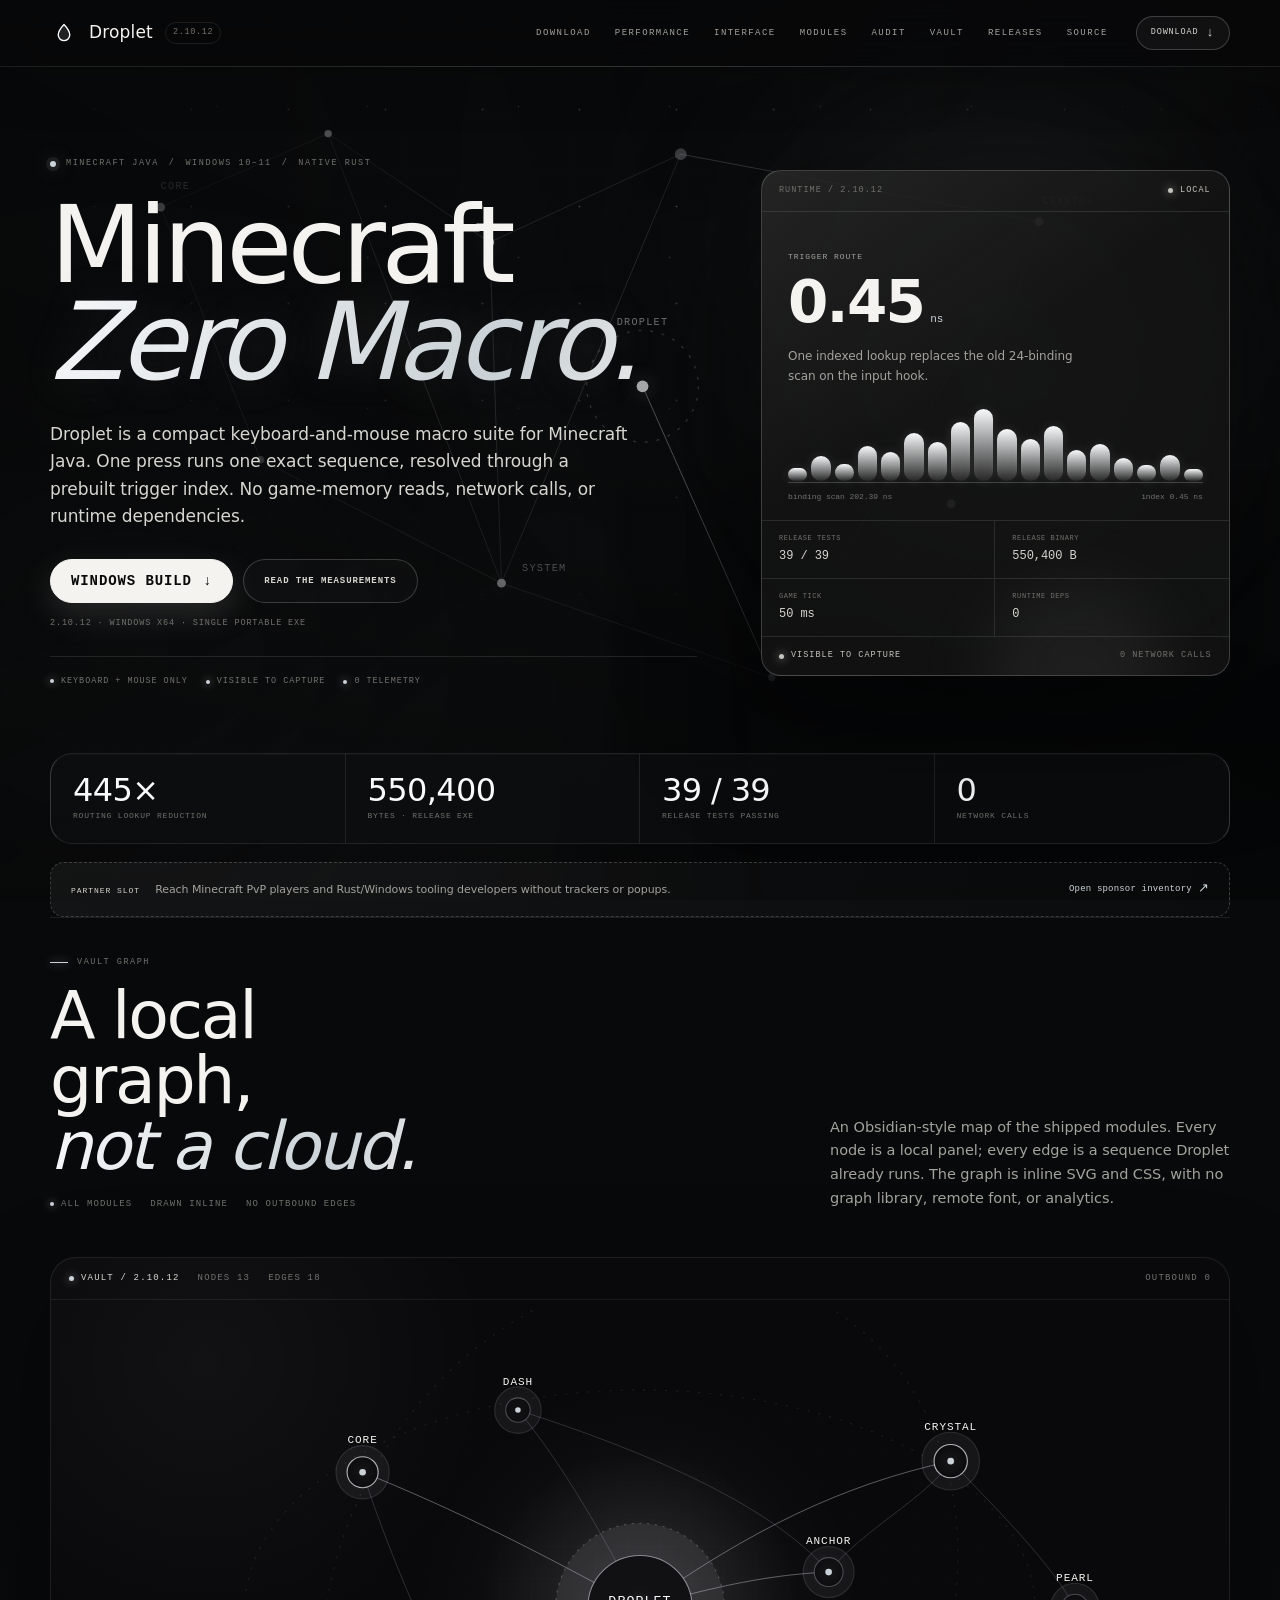
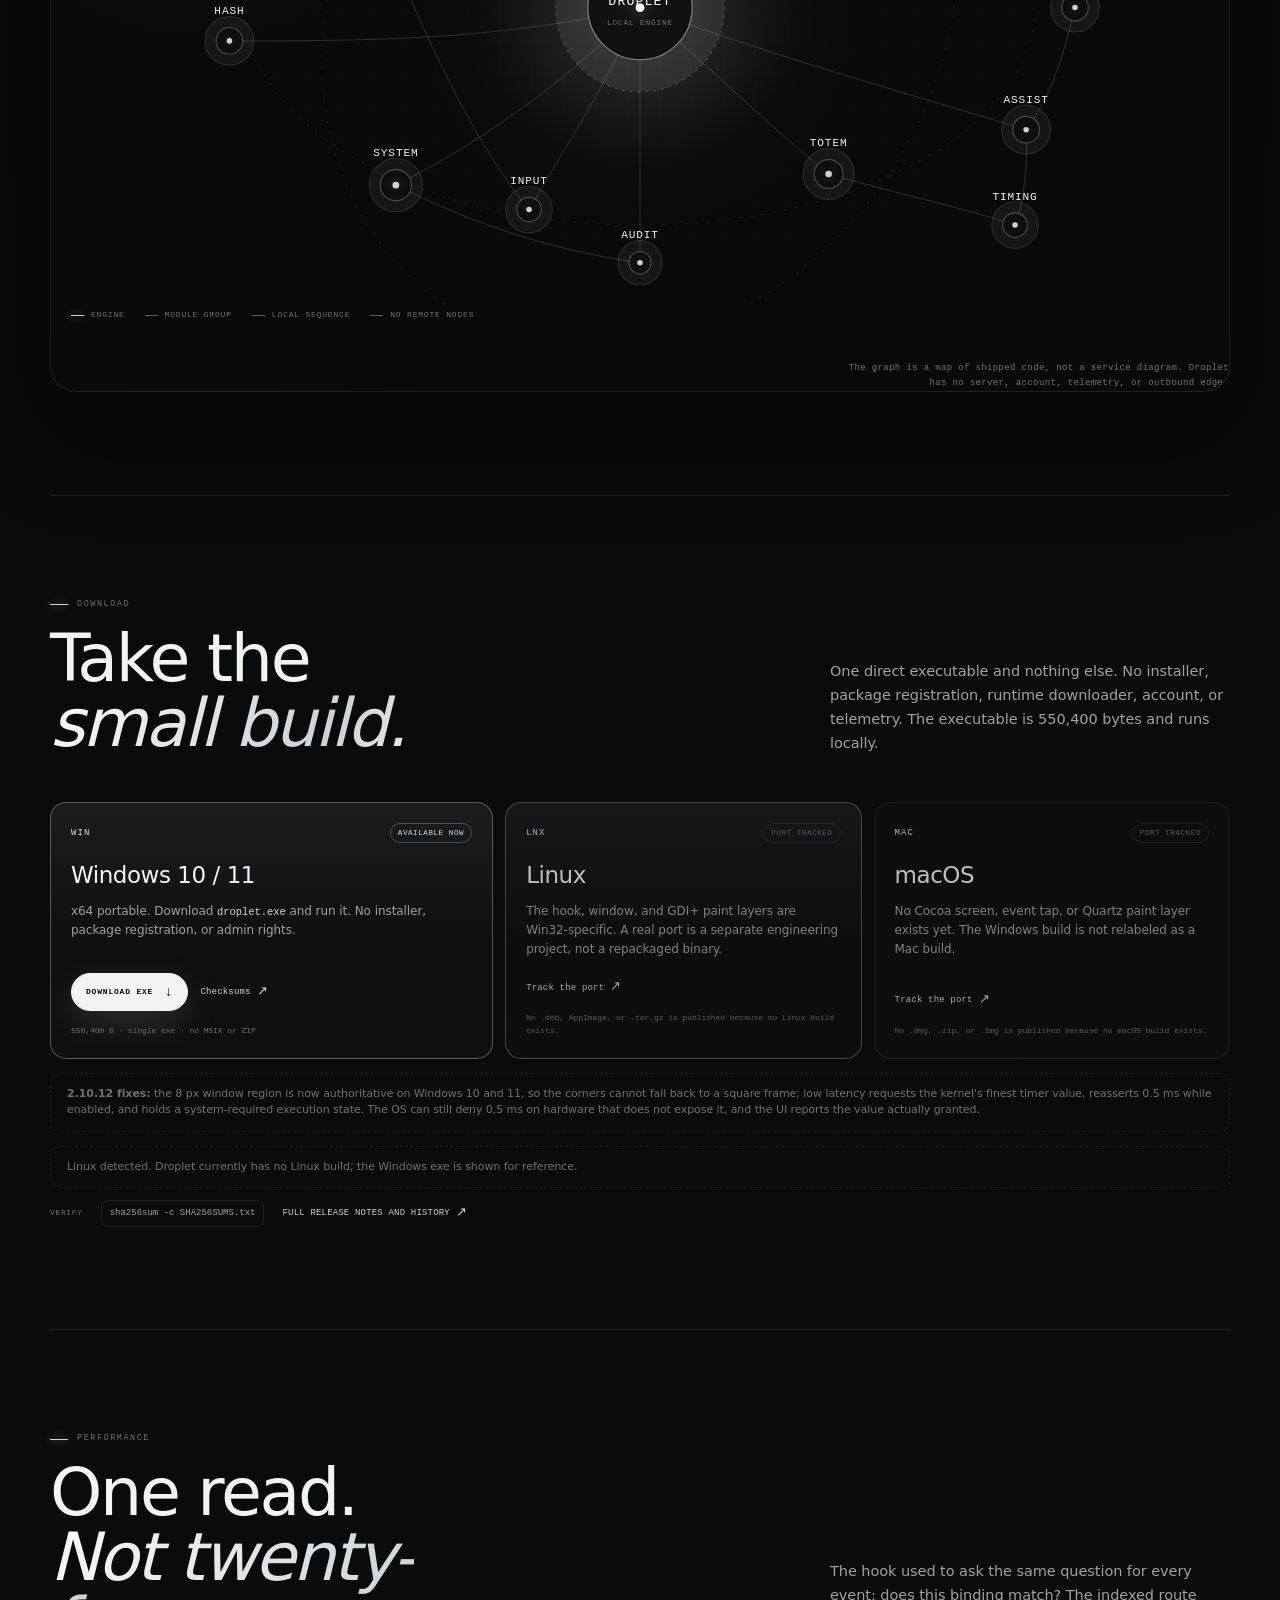
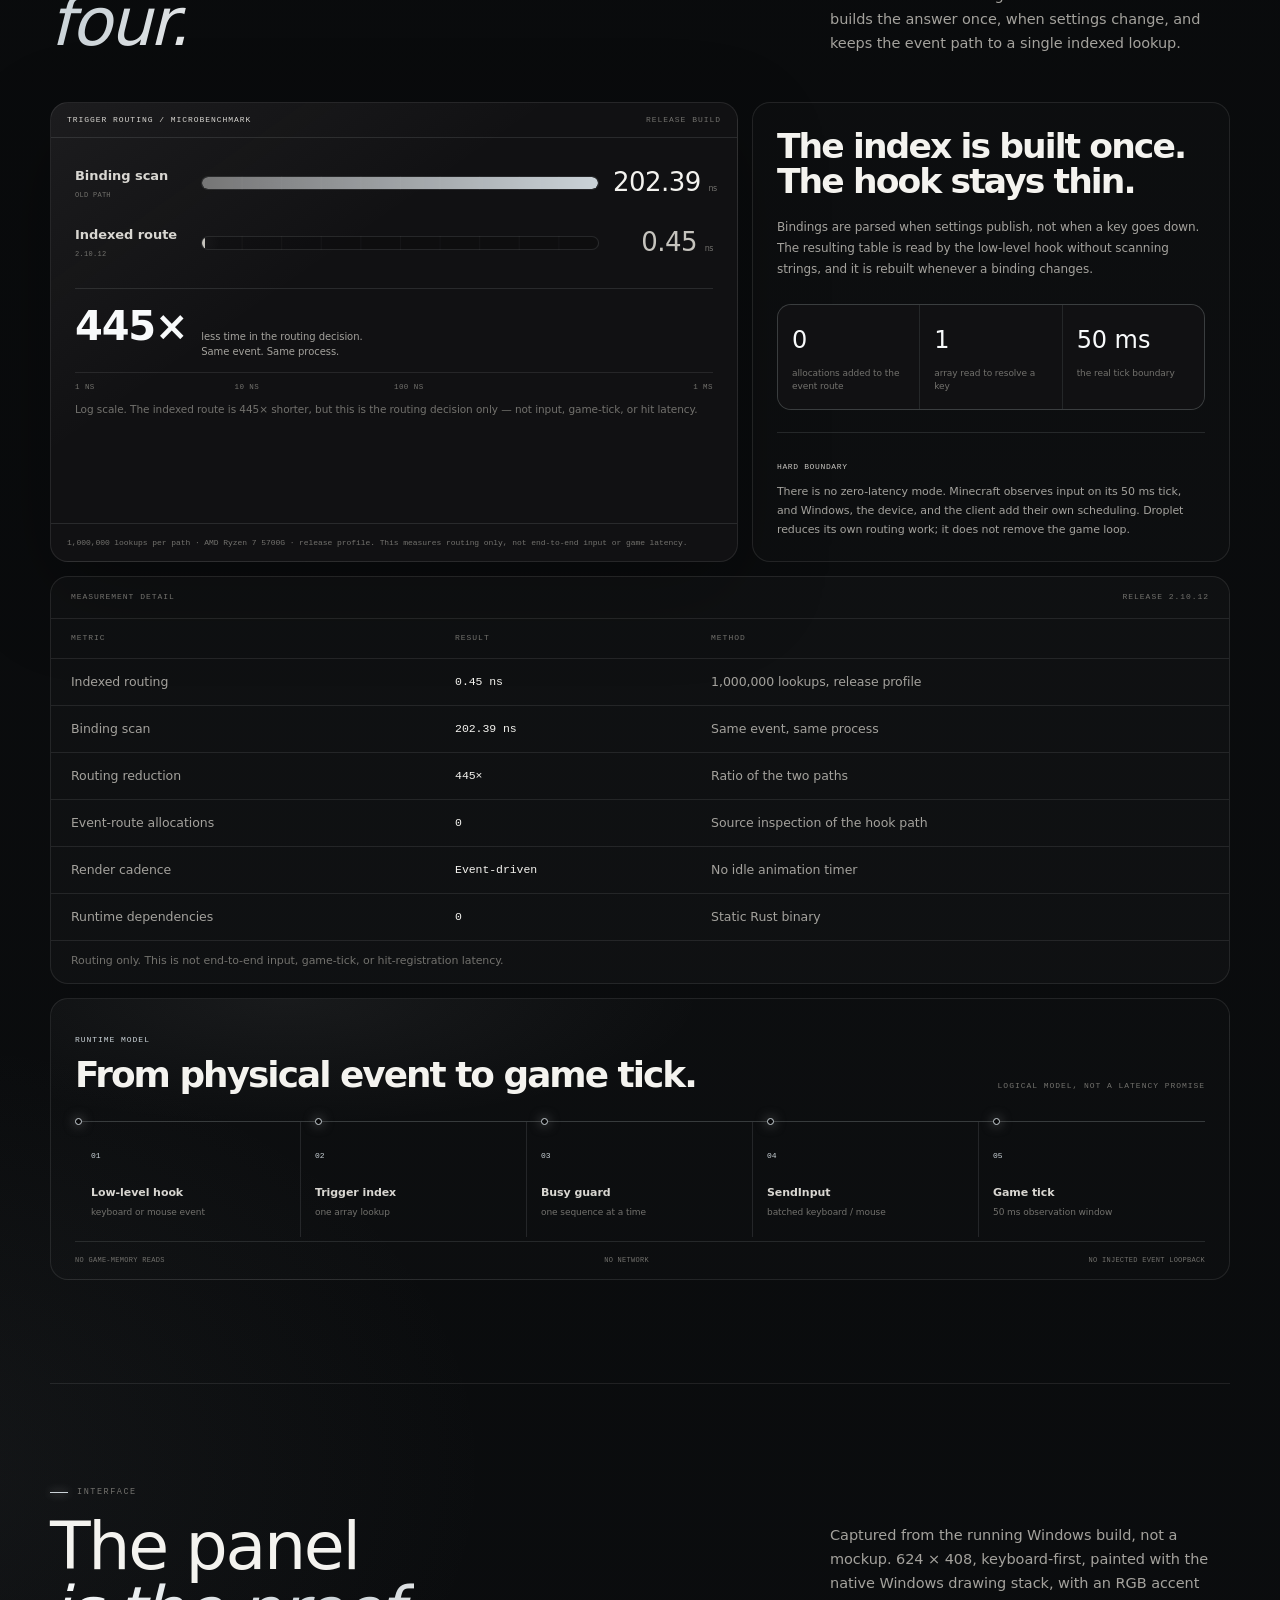
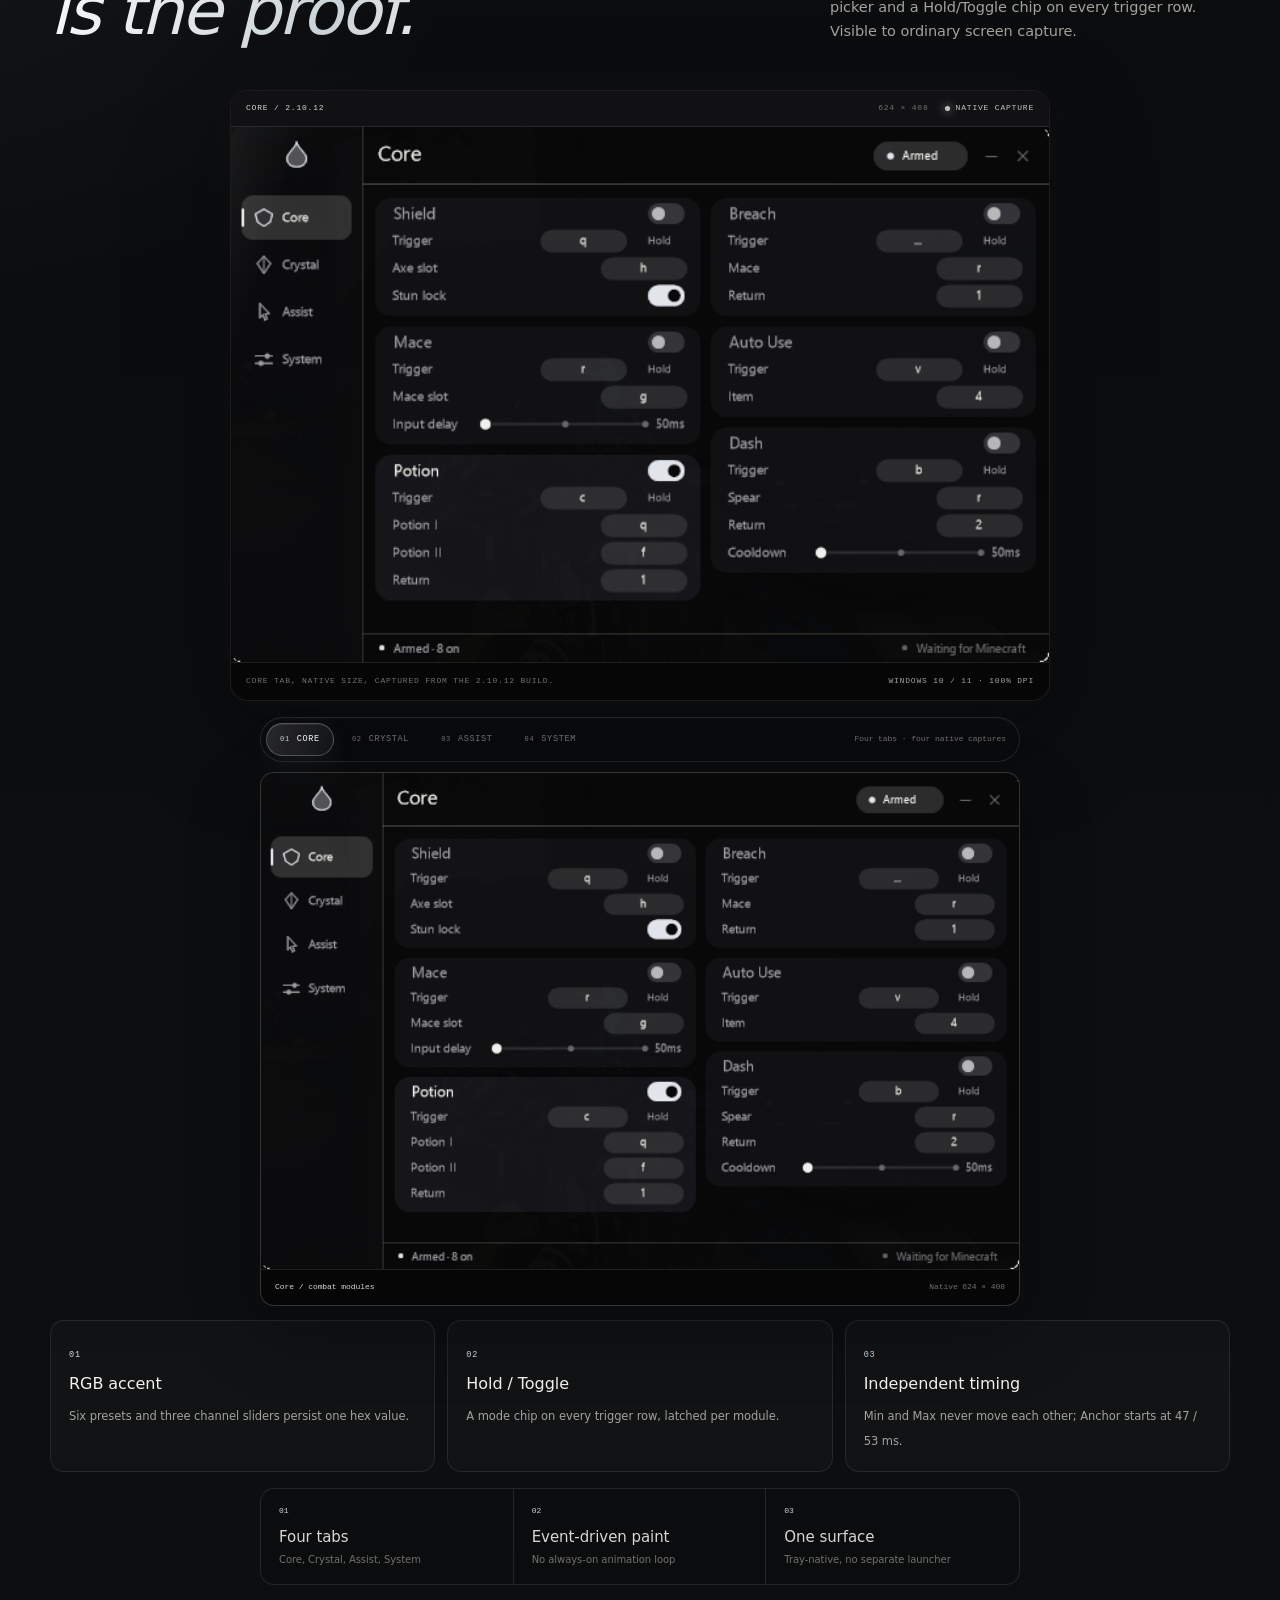
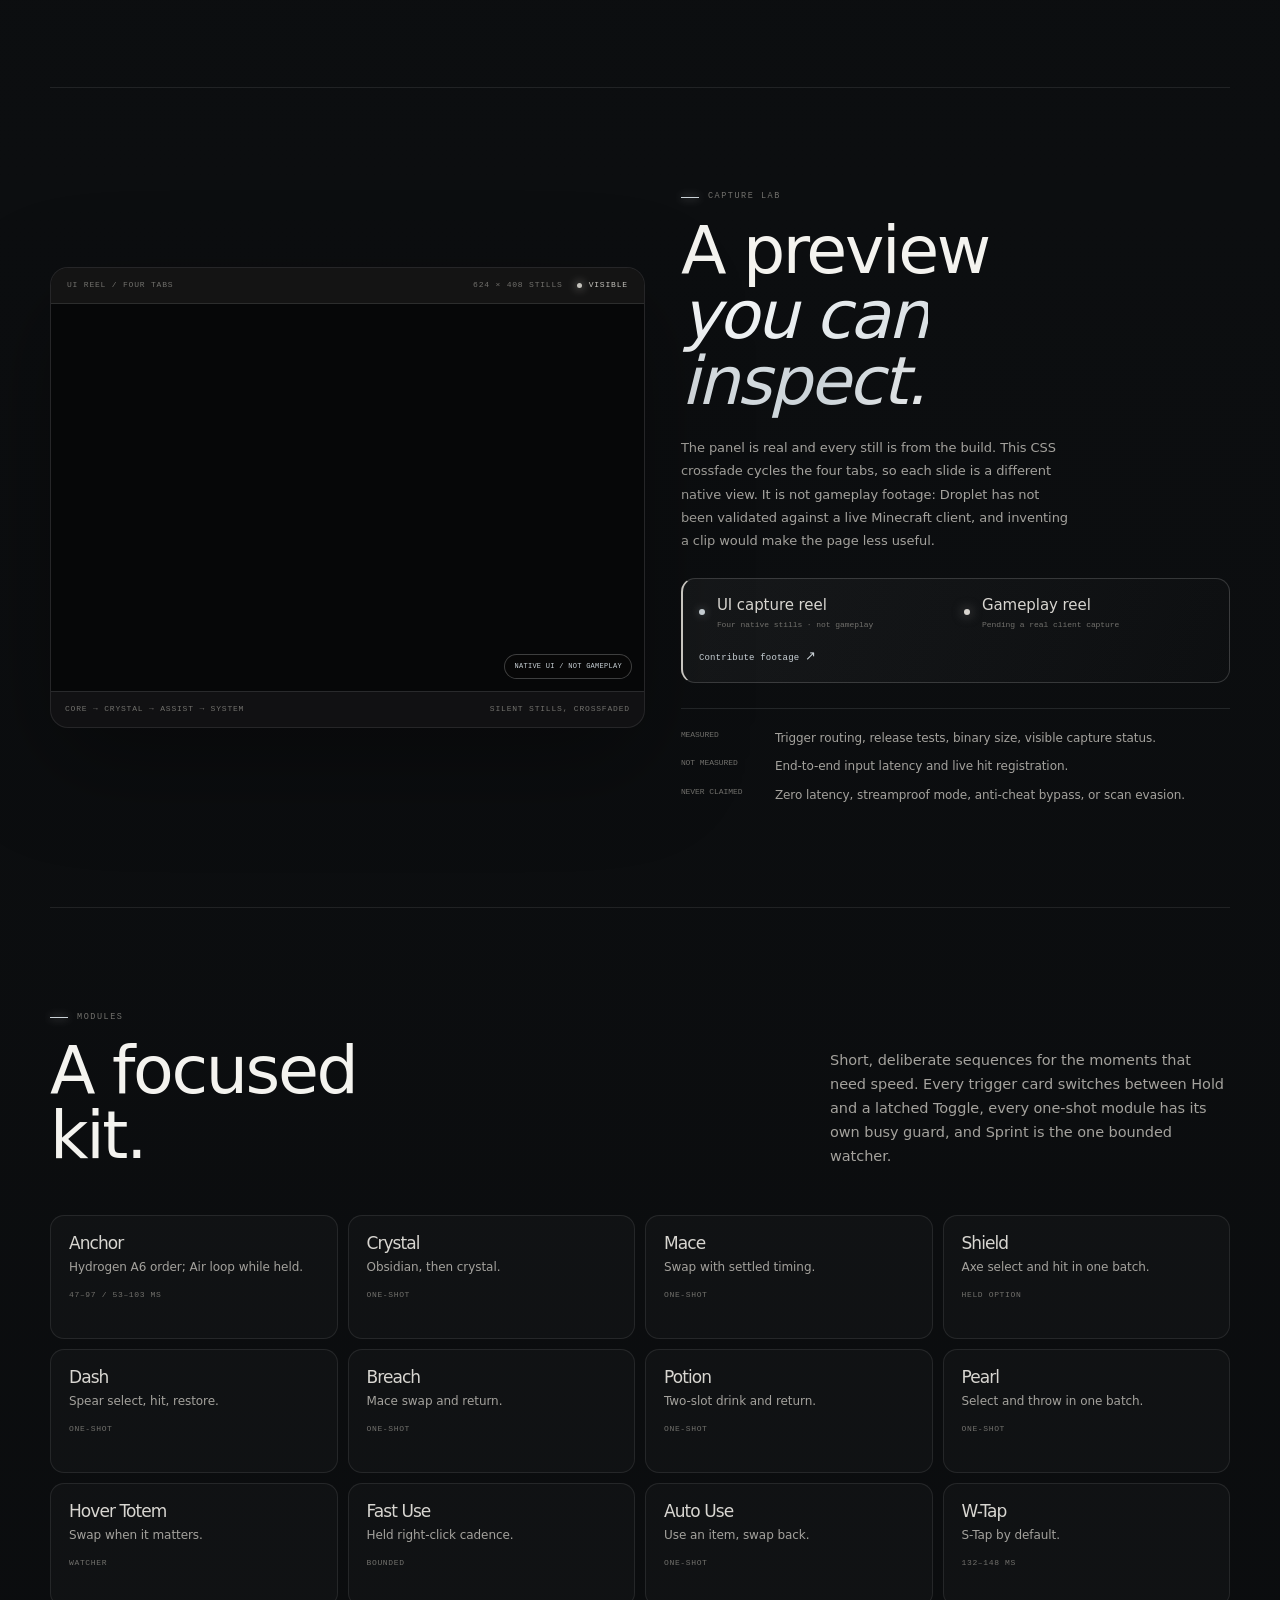
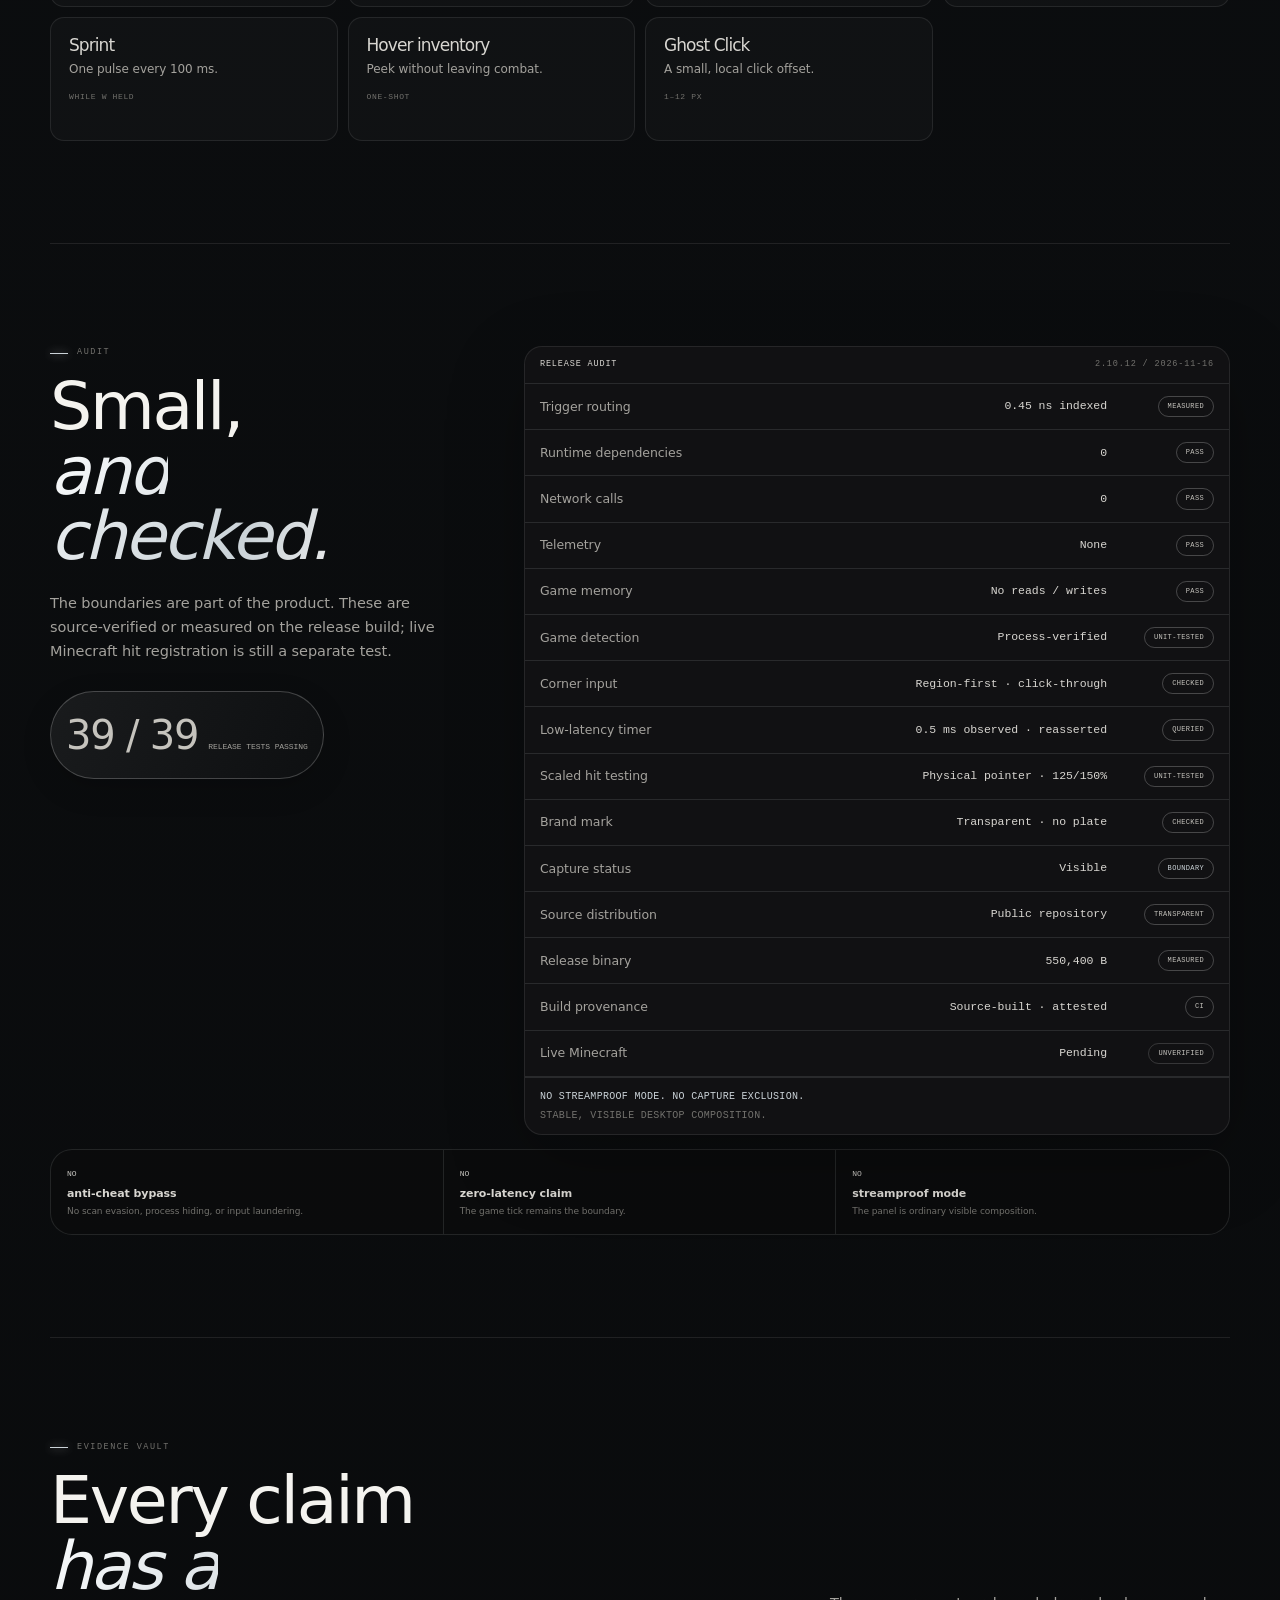
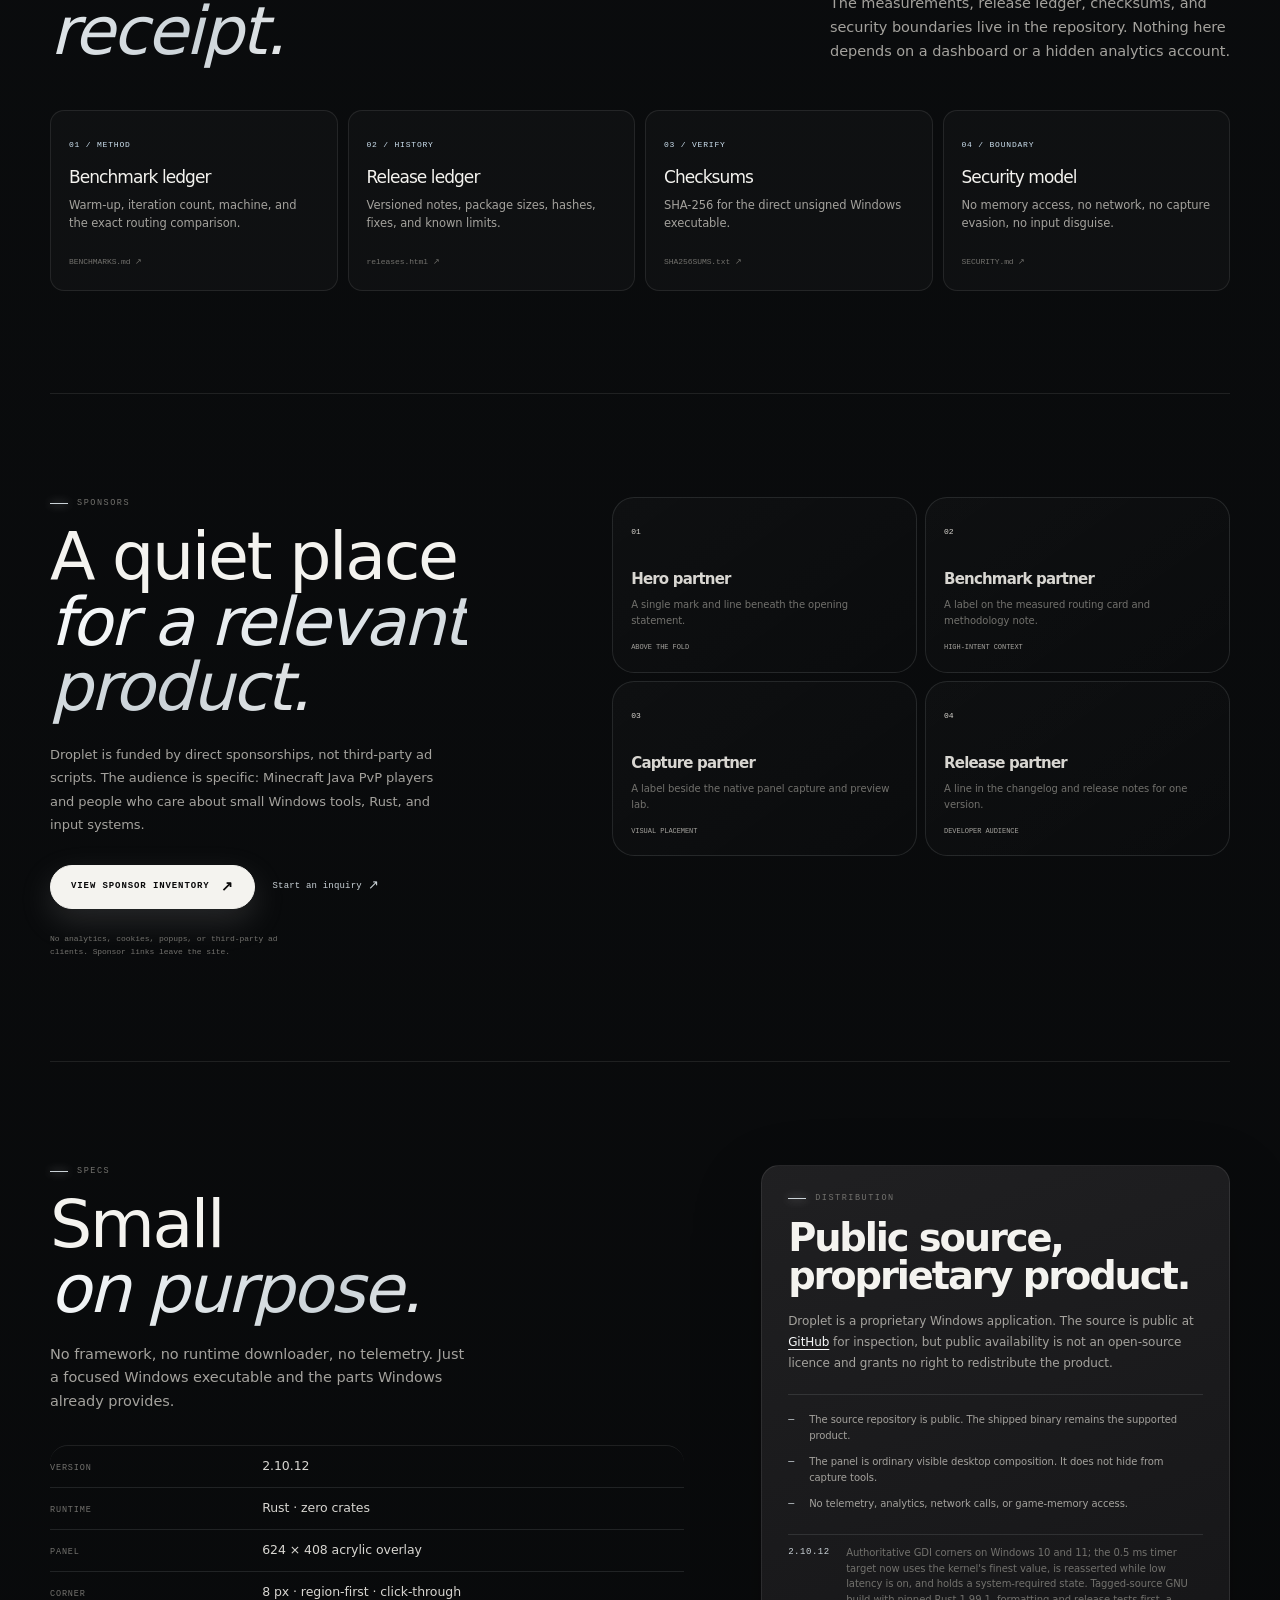
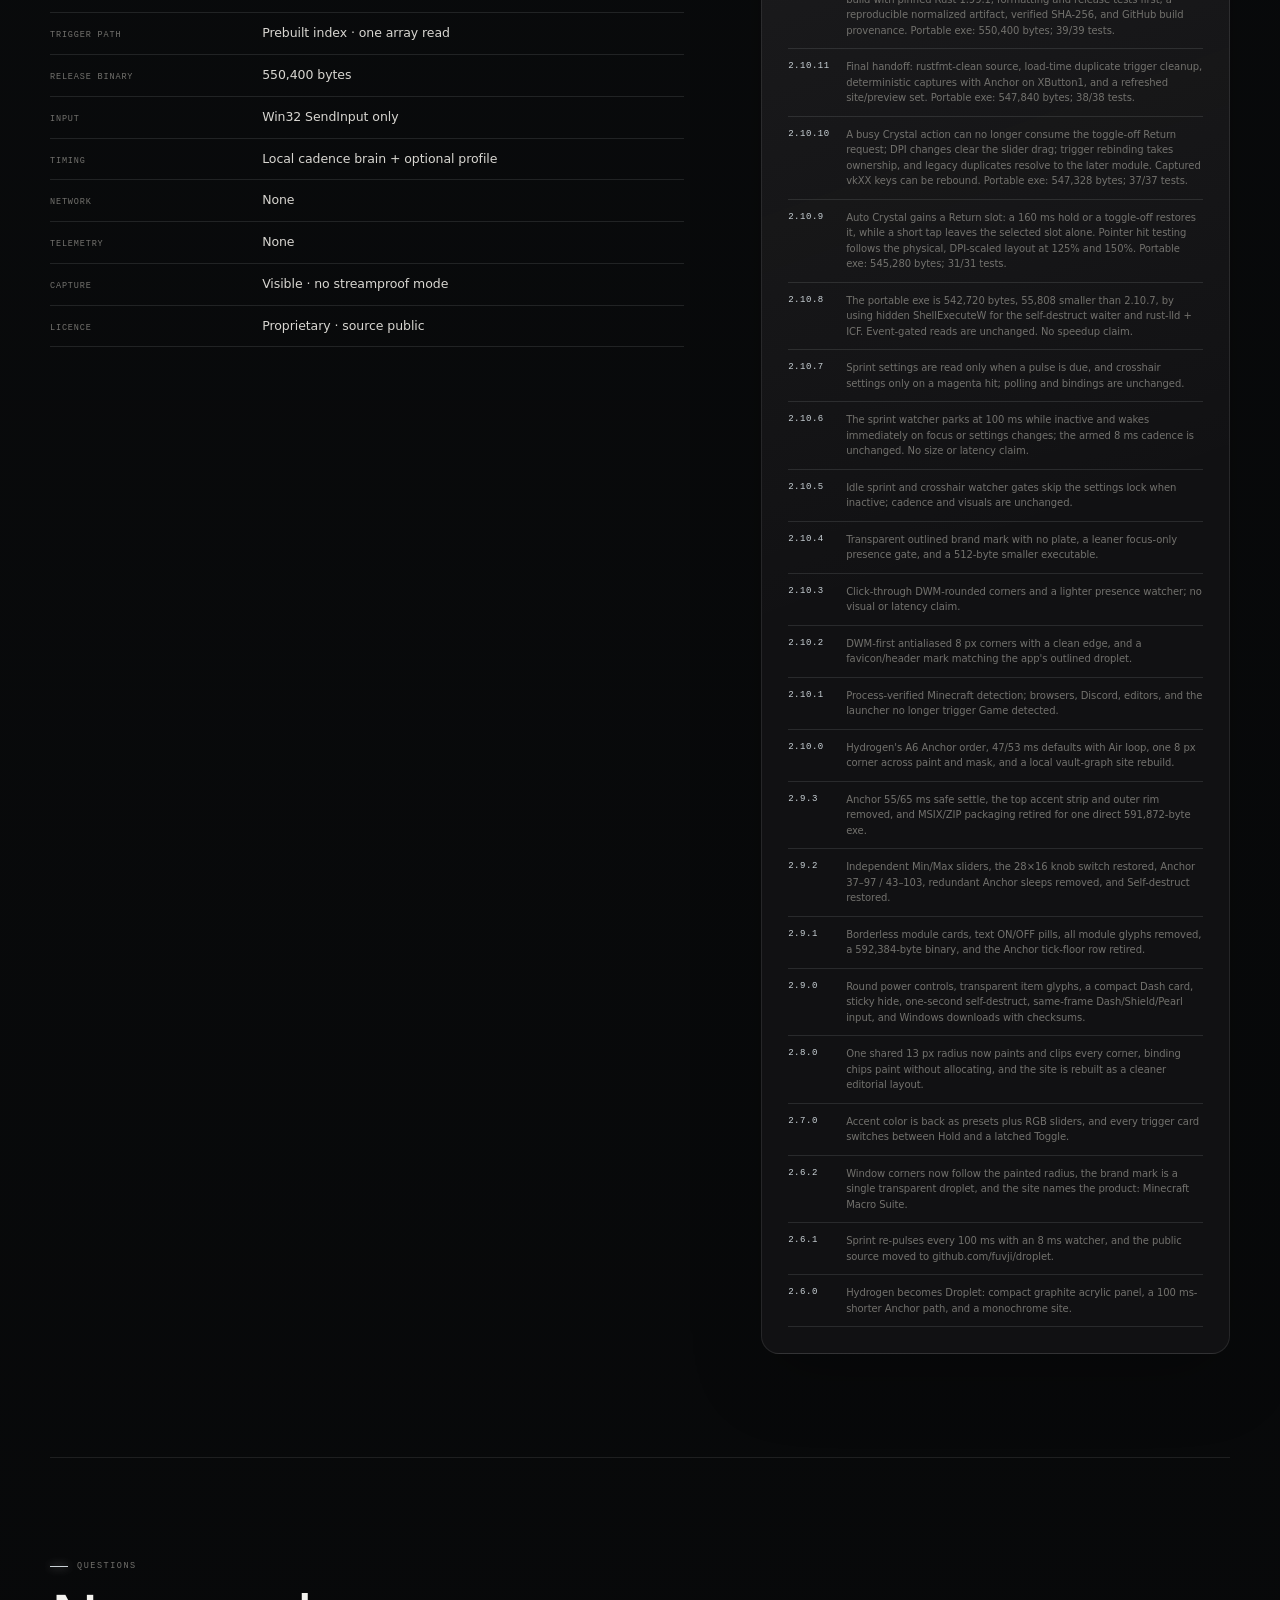
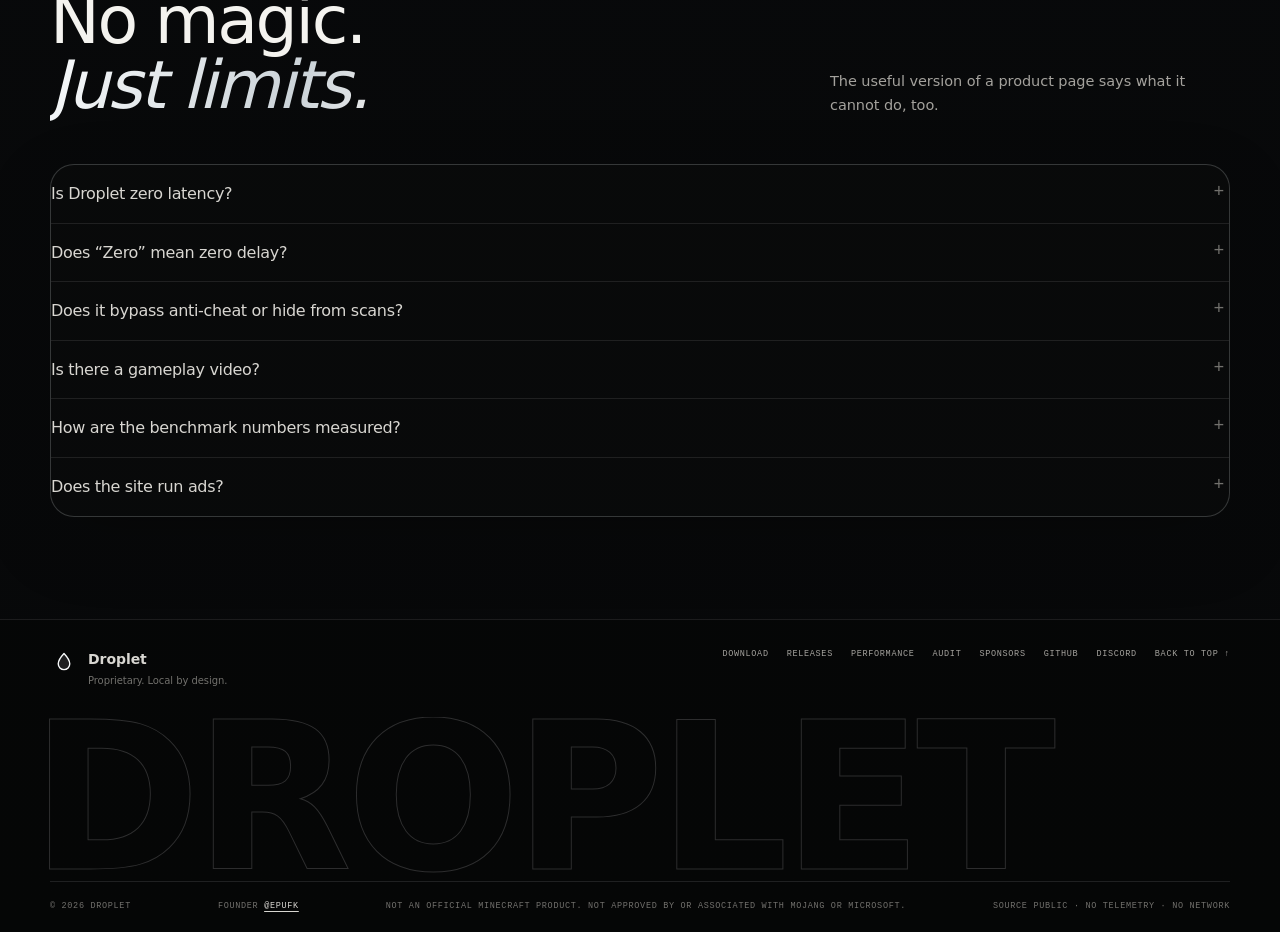
==== commit 6141994a: "Fix Windows 10 corners and keep the low-latency timer held Install the authoritative GDI rounded reg" ====
--- a/site/public/index.html
+++ b/site/public/index.html
@@ -6,38 +6,38 @@
   <meta name="color-scheme" content="dark">
   <meta name="theme-color" content="#0a0a0b">
   <title>Droplet — Minecraft Zero Macro</title>
-  <meta name="description" content="Droplet is a compact Windows keyboard-and-mouse macro suite for Minecraft Java: pre-indexed input routing, exact one-shot sequences, a native 624×408 panel, and no runtime dependencies.">
+  <meta name="description" content="Droplet is a compact Windows keyboard-and-mouse macro suite for Minecraft Java: pre-indexed input routing, exact one-shot sequences, a native 624×408 panel with authoritative rounded corners, a held low-latency timer, and no runtime dependencies.">
   <meta property="og:site_name" content="Droplet">
   <link rel="canonical" href="https://fuvji.github.io/droplet/">
   <meta property="og:type" content="website">
   <meta property="og:title" content="Droplet — Minecraft Zero Macro">
   <meta property="og:description" content="A compact, local Windows keyboard-and-mouse macro suite for Minecraft Java. Pre-indexed routing, exact sequences, no telemetry, no network calls, and no game-memory access.">
   <meta property="og:url" content="https://fuvji.github.io/droplet/">
-  <meta property="og:image" content="https://fuvji.github.io/droplet/assets/droplet-core.png?v=2.10.11">
+  <meta property="og:image" content="https://fuvji.github.io/droplet/assets/droplet-core.png?v=2.10.12">
   <meta property="og:image:width" content="624">
   <meta property="og:image:height" content="408">
   <meta property="og:image:alt" content="The Droplet Minecraft Macro Suite Core panel at native 624 by 408 size.">
   <meta name="twitter:card" content="summary_large_image">
   <meta name="twitter:title" content="Droplet — Minecraft Zero Macro">
   <meta name="twitter:description" content="A compact, local Minecraft Java macro suite for Windows. Exact sequences, visible composition, no game-memory access.">
-  <meta name="twitter:image" content="https://fuvji.github.io/droplet/assets/droplet-core.png?v=2.10.11">
-  <link rel="icon" href="favicon.ico?v=2.10.11-2" type="image/x-icon" sizes="any">
-  <link rel="icon" href="favicon.svg?v=2.10.11-2" type="image/svg+xml" sizes="any">
-  <link rel="icon" href="assets/favicon-32.png?v=2.10.11-2" sizes="32x32" type="image/png">
-  <link rel="icon" href="assets/favicon-16.png?v=2.10.11-2" sizes="16x16" type="image/png">
-  <link rel="apple-touch-icon" href="apple-touch-icon.png?v=2.10.11-2" sizes="180x180" type="image/png">
-  <link rel="apple-touch-icon-precomposed" href="apple-touch-icon.png?v=2.10.11-2" sizes="180x180" type="image/png">
-  <link rel="mask-icon" href="favicon.svg?v=2.10.11-2" color="#f4f3ef">
-  <link rel="manifest" href="site.webmanifest?v=2.10.11-2" type="application/manifest+json">
+  <meta name="twitter:image" content="https://fuvji.github.io/droplet/assets/droplet-core.png?v=2.10.12">
+  <link rel="icon" href="favicon.ico?v=2.10.12-2" type="image/x-icon" sizes="any">
+  <link rel="icon" href="favicon.svg?v=2.10.12-2" type="image/svg+xml" sizes="any">
+  <link rel="icon" href="assets/favicon-32.png?v=2.10.12-2" sizes="32x32" type="image/png">
+  <link rel="icon" href="assets/favicon-16.png?v=2.10.12-2" sizes="16x16" type="image/png">
+  <link rel="apple-touch-icon" href="apple-touch-icon.png?v=2.10.12-2" sizes="180x180" type="image/png">
+  <link rel="apple-touch-icon-precomposed" href="apple-touch-icon.png?v=2.10.12-2" sizes="180x180" type="image/png">
+  <link rel="mask-icon" href="favicon.svg?v=2.10.12-2" color="#f4f3ef">
+  <link rel="manifest" href="site.webmanifest?v=2.10.12-2" type="application/manifest+json">
   <meta name="application-name" content="Droplet">
   <meta name="apple-mobile-web-app-title" content="Droplet">
   <link rel="alternate" type="text/plain" href="llms.txt" title="Droplet plain-text summary">
-  <link rel="stylesheet" href="style.css?v=2.10.11-1">
-  <link rel="stylesheet" href="refine.css?v=2.10.11-1">
-  <link rel="stylesheet" href="vault.css?v=2.10.11">
-  <link rel="stylesheet" href="motion.css?v=2.10.11-4">
+  <link rel="stylesheet" href="style.css?v=2.10.12-1">
+  <link rel="stylesheet" href="refine.css?v=2.10.12-1">
+  <link rel="stylesheet" href="vault.css?v=2.10.12">
+  <link rel="stylesheet" href="motion.css?v=2.10.12-4">
   <script src="downloads.js" defer></script>
-  <script src="motion.js?v=2.10.11-6" defer></script>
+  <script src="motion.js?v=2.10.12-6" defer></script>
 </head>
 <body>
   <a class="skip-link" href="#main">Skip to content</a>
@@ -52,7 +52,7 @@
       <a class="brand" href="./" aria-label="Droplet home">
         <span class="brand-mark" aria-hidden="true"><svg viewBox="0 0 24 24"><path d="M12 2.7S5.7 9.4 5.7 14a6.3 6.3 0 0 0 12.6 0C18.3 9.4 12 2.7 12 2.7Z" fill="currentColor" fill-opacity=".11" stroke="currentColor" stroke-width="1.5" stroke-linejoin="round"/></svg></span>
         <span class="brand-name">Droplet</span>
-        <span class="brand-version">2.10.11</span>
+        <span class="brand-version">2.10.12</span>
       </a>
       <nav class="site-nav" aria-label="Primary">
         <a href="#download">Download</a>
@@ -107,7 +107,7 @@
           <a class="button button-primary" href="downloads/droplet.exe" download data-download-primary><span data-download-label>Download exe</span> <span aria-hidden="true">↓</span></a>
           <a class="button button-quiet" href="#performance">Read the measurements</a>
         </div>
-        <p class="hero-download-note">2.10.11 · Windows x64 · single portable exe</p>
+        <p class="hero-download-note">2.10.12 · Windows x64 · single portable exe</p>
         <ul class="hero-notes" aria-label="Product boundaries">
           <li>Keyboard + mouse only</li>
           <li>Visible to capture</li>
@@ -115,9 +115,9 @@
         </ul>
       </div>
 
-      <aside class="console-card" aria-label="Droplet 2.10.11 runtime card">
+      <aside class="console-card" aria-label="Droplet 2.10.12 runtime card">
         <div class="console-head">
-          <span>Runtime / 2.10.11</span>
+          <span>Runtime / 2.10.12</span>
           <span class="status-live"><i aria-hidden="true"></i>Local</span>
         </div>
         <div class="console-main">
@@ -134,8 +134,8 @@
           <div class="signal-caption"><span>binding scan 202.39 ns</span><span>index 0.45 ns</span></div>
         </div>
         <dl class="console-grid">
-          <div><dt>Release tests</dt><dd>38 / 38</dd></div>
-          <div><dt>Release binary</dt><dd>547,840 B</dd></div>
+          <div><dt>Release tests</dt><dd>39 / 39</dd></div>
+          <div><dt>Release binary</dt><dd>550,400 B</dd></div>
           <div><dt>Game tick</dt><dd>50 ms</dd></div>
           <div><dt>Runtime deps</dt><dd>0</dd></div>
         </dl>
@@ -148,8 +148,8 @@
 
     <section class="proof-rail wrap" aria-label="Measured release facts">
       <div><strong>445×</strong><span>routing lookup reduction</span></div>
-      <div><strong>547,840</strong><span>bytes · release exe</span></div>
-      <div><strong>38 / 38</strong><span>release tests passing</span></div>
+      <div><strong>550,400</strong><span>bytes · release exe</span></div>
+      <div><strong>39 / 39</strong><span>release tests passing</span></div>
       <div><strong>0</strong><span>network calls</span></div>
     </section>
 
@@ -176,7 +176,7 @@
       </div>
       <div class="vault-shell">
         <div class="vault-toolbar">
-          <span><i aria-hidden="true"></i>Vault / 2.10.11</span>
+          <span><i aria-hidden="true"></i>Vault / 2.10.12</span>
           <span>Nodes 13</span>
           <span>Edges 18</span>
           <span>Outbound 0</span>
@@ -283,7 +283,7 @@
           <p class="section-tag"><span aria-hidden="true"></span>Download</p>
           <h2 id="download-title">Take the<br><em>small build.</em></h2>
         </div>
-        <p class="section-lede">One direct executable and nothing else. No installer, package registration, runtime downloader, account, or telemetry. The executable is 547,840 bytes and runs locally.</p>
+        <p class="section-lede">One direct executable and nothing else. No installer, package registration, runtime downloader, account, or telemetry. The executable is 550,400 bytes and runs locally.</p>
       </div>
 
       <div class="download-grid" data-platform-grid>
@@ -295,7 +295,7 @@
             <a class="button button-primary" href="downloads/droplet.exe" download>Download exe <span aria-hidden="true">↓</span></a>
             <a class="text-link" href="downloads/SHA256SUMS.txt">Checksums <span aria-hidden="true">↗</span></a>
           </div>
-          <small>547,840 B · single exe · no MSIX or ZIP</small>
+          <small>550,400 B · single exe · no MSIX or ZIP</small>
         </article>
         <article class="download-card is-muted" data-os="linux">
           <div class="download-head"><span class="download-icon">LNX</span><span class="download-state is-pending">Port tracked</span></div>
@@ -312,6 +312,7 @@
           <small>No .dmg, .zip, or .img is published because no macOS build exists.</small>
         </article>
       </div>
+      <p class="download-note"><strong>2.10.12 fixes:</strong> the 8 px window region is now authoritative on Windows 10 and 11, so the corners cannot fall back to a square frame; low latency requests the kernel's finest timer value, reasserts 0.5 ms while enabled, and holds a system-required execution state. The OS can still deny 0.5 ms on hardware that does not expose it, and the UI reports the value actually granted.</p>
       <p class="download-note" data-platform-note>Droplet ships a Windows x64 build. This page checks your platform locally and never sends it anywhere.</p>
       <div class="download-verify">
         <span>Verify</span><code>sha256sum -c SHA256SUMS.txt</code>
@@ -338,7 +339,7 @@
               <strong>202.39 <small>ns</small></strong>
             </div>
             <div class="benchmark-row is-fast">
-              <div class="bench-label"><span>Indexed route</span><small>2.10.11</small></div>
+              <div class="bench-label"><span>Indexed route</span><small>2.10.12</small></div>
               <div class="bench-track"><i class="bar-thin"></i></div>
               <strong>0.45 <small>ns</small></strong>
             </div>
@@ -368,7 +369,7 @@
       </div>
 
       <div class="measure-card">
-        <div class="measure-head"><span>Measurement detail</span><span>Release 2.10.11</span></div>
+        <div class="measure-head"><span>Measurement detail</span><span>Release 2.10.12</span></div>
         <table class="measure-table">
           <thead><tr><th>Metric</th><th>Result</th><th>Method</th></tr></thead>
           <tbody>
@@ -413,17 +414,17 @@
 
       <figure class="media-frame">
         <div class="media-bar">
-          <span class="media-title">CORE / 2.10.11</span>
+          <span class="media-title">CORE / 2.10.12</span>
           <span class="media-meta">624 × 408</span>
           <span class="media-live"><i aria-hidden="true"></i>Native capture</span>
         </div>
         <div class="media-image">
-          <img src="assets/droplet-core.png?v=2.10.11" width="624" height="408" alt="The Droplet 2.10.11 Core panel showing Shield, Mace, Potion, Breach, Auto Use, and Dash modules with their bindings and timing controls." loading="lazy" decoding="async">
+          <img src="assets/droplet-core.png?v=2.10.12" width="624" height="408" alt="The Droplet 2.10.12 Core panel showing Shield, Mace, Potion, Breach, Auto Use, and Dash modules with their bindings and timing controls." loading="lazy" decoding="async">
           <span class="scanline" aria-hidden="true"></span>
         </div>
         <figcaption class="media-caption">
-          <span>Core tab, native size, captured from the 2.10.11 build.</span>
-          <span>Windows 11 / 100% DPI</span>
+          <span>Core tab, native size, captured from the 2.10.12 build.</span>
+          <span>Windows 10 / 11 · 100% DPI</span>
         </figcaption>
       </figure>
 
@@ -441,19 +442,19 @@
         </div>
         <div class="preview-stage">
           <figure class="preview-pane pane-core">
-            <img src="assets/droplet-core.png?v=2.10.11" width="624" height="408" alt="Native Core tab with Shield, Mace, Potion, Breach, Auto Use, and Dash controls." loading="lazy" decoding="async">
+            <img src="assets/droplet-core.png?v=2.10.12" width="624" height="408" alt="Native Core tab with Shield, Mace, Potion, Breach, Auto Use, and Dash controls." loading="lazy" decoding="async">
             <figcaption><span>Core / combat modules</span><span>Native 624 × 408</span></figcaption>
           </figure>
           <figure class="preview-pane pane-crystal">
-            <img src="assets/droplet-crystal.png?v=2.10.11" width="624" height="408" alt="Native Crystal tab with Auto Crystal, Anchor, Hover Totem, and Pearl controls." loading="lazy" decoding="async">
+            <img src="assets/droplet-crystal.png?v=2.10.12" width="624" height="408" alt="Native Crystal tab with Auto Crystal, Anchor, Hover Totem, and Pearl controls." loading="lazy" decoding="async">
             <figcaption><span>Crystal / anchor + totem</span><span>Native 624 × 408</span></figcaption>
           </figure>
           <figure class="preview-pane pane-assist">
-            <img src="assets/droplet-assist.png?v=2.10.11" width="624" height="408" alt="Native Assist tab with Fast Use, Sprint, Ghost Click, and W-Tap timing controls." loading="lazy" decoding="async">
+            <img src="assets/droplet-assist.png?v=2.10.12" width="624" height="408" alt="Native Assist tab with Fast Use, Sprint, Ghost Click, and W-Tap timing controls." loading="lazy" decoding="async">
             <figcaption><span>Assist / timing tools</span><span>Native 624 × 408</span></figcaption>
           </figure>
           <figure class="preview-pane pane-system">
-            <img src="assets/droplet-system.png?v=2.10.11" width="624" height="408" alt="Native System tab with appearance, session, danger zone, and performance controls." loading="lazy" decoding="async">
+            <img src="assets/droplet-system.png?v=2.10.12" width="624" height="408" alt="Native System tab with appearance, session, danger zone, and performance controls." loading="lazy" decoding="async">
             <figcaption><span>System / appearance + session</span><span>Native 624 × 408</span></figcaption>
           </figure>
         </div>
@@ -477,10 +478,10 @@
         <div class="capture-frame">
           <div class="capture-chrome"><span>UI REEL / FOUR TABS</span><span>624 × 408 STILLS</span><span class="status-live"><i aria-hidden="true"></i>Visible</span></div>
           <div class="capture-image capture-reel" role="img" aria-label="Silent CSS crossfade of the native Core, Crystal, Assist, and System panels. Native stills, not gameplay.">
-            <img class="reel-frame" src="assets/droplet-core.png?v=2.10.11" width="624" height="408" alt="" loading="lazy" decoding="async">
-            <img class="reel-frame reel-2" src="assets/droplet-crystal.png?v=2.10.11" width="624" height="408" alt="" loading="lazy" decoding="async">
-            <img class="reel-frame reel-3" src="assets/droplet-assist.png?v=2.10.11" width="624" height="408" alt="" loading="lazy" decoding="async">
-            <img class="reel-frame reel-4" src="assets/droplet-system.png?v=2.10.11" width="624" height="408" alt="" loading="lazy" decoding="async">
+            <img class="reel-frame" src="assets/droplet-core.png?v=2.10.12" width="624" height="408" alt="" loading="lazy" decoding="async">
+            <img class="reel-frame reel-2" src="assets/droplet-crystal.png?v=2.10.12" width="624" height="408" alt="" loading="lazy" decoding="async">
+            <img class="reel-frame reel-3" src="assets/droplet-assist.png?v=2.10.12" width="624" height="408" alt="" loading="lazy" decoding="async">
+            <img class="reel-frame reel-4" src="assets/droplet-system.png?v=2.10.12" width="624" height="408" alt="" loading="lazy" decoding="async">
             <span class="capture-tag">NATIVE UI / NOT GAMEPLAY</span>
           </div>
           <div class="capture-caption"><span>Core → Crystal → Assist → System</span><span>Silent stills, crossfaded</span></div>
@@ -538,11 +539,11 @@
           <p class="section-tag"><span aria-hidden="true"></span>Audit</p>
           <h2 id="audit-title">Small,<br><em>and checked.</em></h2>
           <p class="section-lede">The boundaries are part of the product. These are source-verified or measured on the release build; live Minecraft hit registration is still a separate test.</p>
-          <div class="audit-stamp"><strong>38 / 38</strong><span>release tests passing</span></div>
+          <div class="audit-stamp"><strong>39 / 39</strong><span>release tests passing</span></div>
         </div>
 
         <div class="audit-panel">
-          <div class="audit-head"><span>Release audit</span><span>2.10.11 / 2026-11-15</span></div>
+          <div class="audit-head"><span>Release audit</span><span>2.10.12 / 2026-11-16</span></div>
           <ul class="audit-list">
             <li><span class="audit-name">Trigger routing</span><span class="audit-value">0.45 ns indexed</span><span class="audit-state is-pass">measured</span></li>
             <li><span class="audit-name">Runtime dependencies</span><span class="audit-value">0</span><span class="audit-state is-pass">pass</span></li>
@@ -550,12 +551,14 @@
             <li><span class="audit-name">Telemetry</span><span class="audit-value">None</span><span class="audit-state is-pass">pass</span></li>
             <li><span class="audit-name">Game memory</span><span class="audit-value">No reads / writes</span><span class="audit-state is-pass">pass</span></li>
             <li><span class="audit-name">Game detection</span><span class="audit-value">Process-verified</span><span class="audit-state is-pass">unit-tested</span></li>
-            <li><span class="audit-name">Corner input</span><span class="audit-value">DWM-first · click-through</span><span class="audit-state is-pass">checked</span></li>
+            <li><span class="audit-name">Corner input</span><span class="audit-value">Region-first · click-through</span><span class="audit-state is-pass">checked</span></li>
+            <li><span class="audit-name">Low-latency timer</span><span class="audit-value">0.5 ms observed · reasserted</span><span class="audit-state is-pass">queried</span></li>
             <li><span class="audit-name">Scaled hit testing</span><span class="audit-value">Physical pointer · 125/150%</span><span class="audit-state is-pass">unit-tested</span></li>
             <li><span class="audit-name">Brand mark</span><span class="audit-value">Transparent · no plate</span><span class="audit-state is-pass">checked</span></li>
             <li><span class="audit-name">Capture status</span><span class="audit-value">Visible</span><span class="audit-state is-boundary">boundary</span></li>
             <li><span class="audit-name">Source distribution</span><span class="audit-value">Public repository</span><span class="audit-state is-pass">transparent</span></li>
-            <li><span class="audit-name">Release binary</span><span class="audit-value">547,840 B</span><span class="audit-state is-pass">measured</span></li>
+            <li><span class="audit-name">Release binary</span><span class="audit-value">550,400 B</span><span class="audit-state is-pass">measured</span></li>
+            <li><span class="audit-name">Build provenance</span><span class="audit-value">Source-built · attested</span><span class="audit-state is-pass">CI</span></li>
             <li><span class="audit-name">Live Minecraft</span><span class="audit-value">Pending</span><span class="audit-state is-open">unverified</span></li>
           </ul>
           <div class="audit-foot"><span>No streamproof mode. No capture exclusion.</span><span>Stable, visible desktop composition.</span></div>
@@ -616,12 +619,12 @@
             <p class="section-lede">No framework, no runtime downloader, no telemetry. Just a focused Windows executable and the parts Windows already provides.</p>
           </div>
           <dl class="spec-list">
-            <div class="spec-row"><dt>Version</dt><dd>2.10.11</dd></div>
+            <div class="spec-row"><dt>Version</dt><dd>2.10.12</dd></div>
             <div class="spec-row"><dt>Runtime</dt><dd>Rust · zero crates</dd></div>
             <div class="spec-row"><dt>Panel</dt><dd>624 × 408 acrylic overlay</dd></div>
-            <div class="spec-row"><dt>Corner</dt><dd>8 px · click-through + fallback</dd></div>
+            <div class="spec-row"><dt>Corner</dt><dd>8 px · region-first · click-through</dd></div>
             <div class="spec-row"><dt>Trigger path</dt><dd>Prebuilt index · one array read</dd></div>
-            <div class="spec-row"><dt>Release binary</dt><dd>547,840 bytes</dd></div>
+            <div class="spec-row"><dt>Release binary</dt><dd>550,400 bytes</dd></div>
             <div class="spec-row"><dt>Input</dt><dd>Win32 SendInput only</dd></div>
             <div class="spec-row"><dt>Timing</dt><dd>Local cadence brain + optional profile</dd></div>
             <div class="spec-row"><dt>Network</dt><dd>None</dd></div>
@@ -641,6 +644,7 @@
             <li>No telemetry, analytics, network calls, or game-memory access.</li>
           </ul>
           <div class="release-notes">
+            <div><span>2.10.12</span><p>Authoritative GDI corners on Windows 10 and 11; the 0.5 ms timer target now uses the kernel's finest value, is reasserted while low latency is on, and holds a system-required state. Tagged-source GNU build with pinned Rust 1.99.1, formatting and release tests first, a reproducible normalized artifact, verified SHA-256, and GitHub build provenance. Portable exe: 550,400 bytes; 39/39 tests.</p></div>
             <div><span>2.10.11</span><p>Final handoff: rustfmt-clean source, load-time duplicate trigger cleanup, deterministic captures with Anchor on XButton1, and a refreshed site/preview set. Portable exe: 547,840 bytes; 38/38 tests.</p></div>
             <div><span>2.10.10</span><p>A busy Crystal action can no longer consume the toggle-off Return request; DPI changes clear the slider drag; trigger rebinding takes ownership, and legacy duplicates resolve to the later module. Captured vkXX keys can be rebound. Portable exe: 547,328 bytes; 37/37 tests.</p></div>
             <div><span>2.10.9</span><p>Auto Crystal gains a Return slot: a 160 ms hold or a toggle-off restores it, while a short tap leaves the selected slot alone. Pointer hit testing follows the physical, DPI-scaled layout at 125% and 150%. Portable exe: 545,280 bytes; 31/31 tests.</p></div>
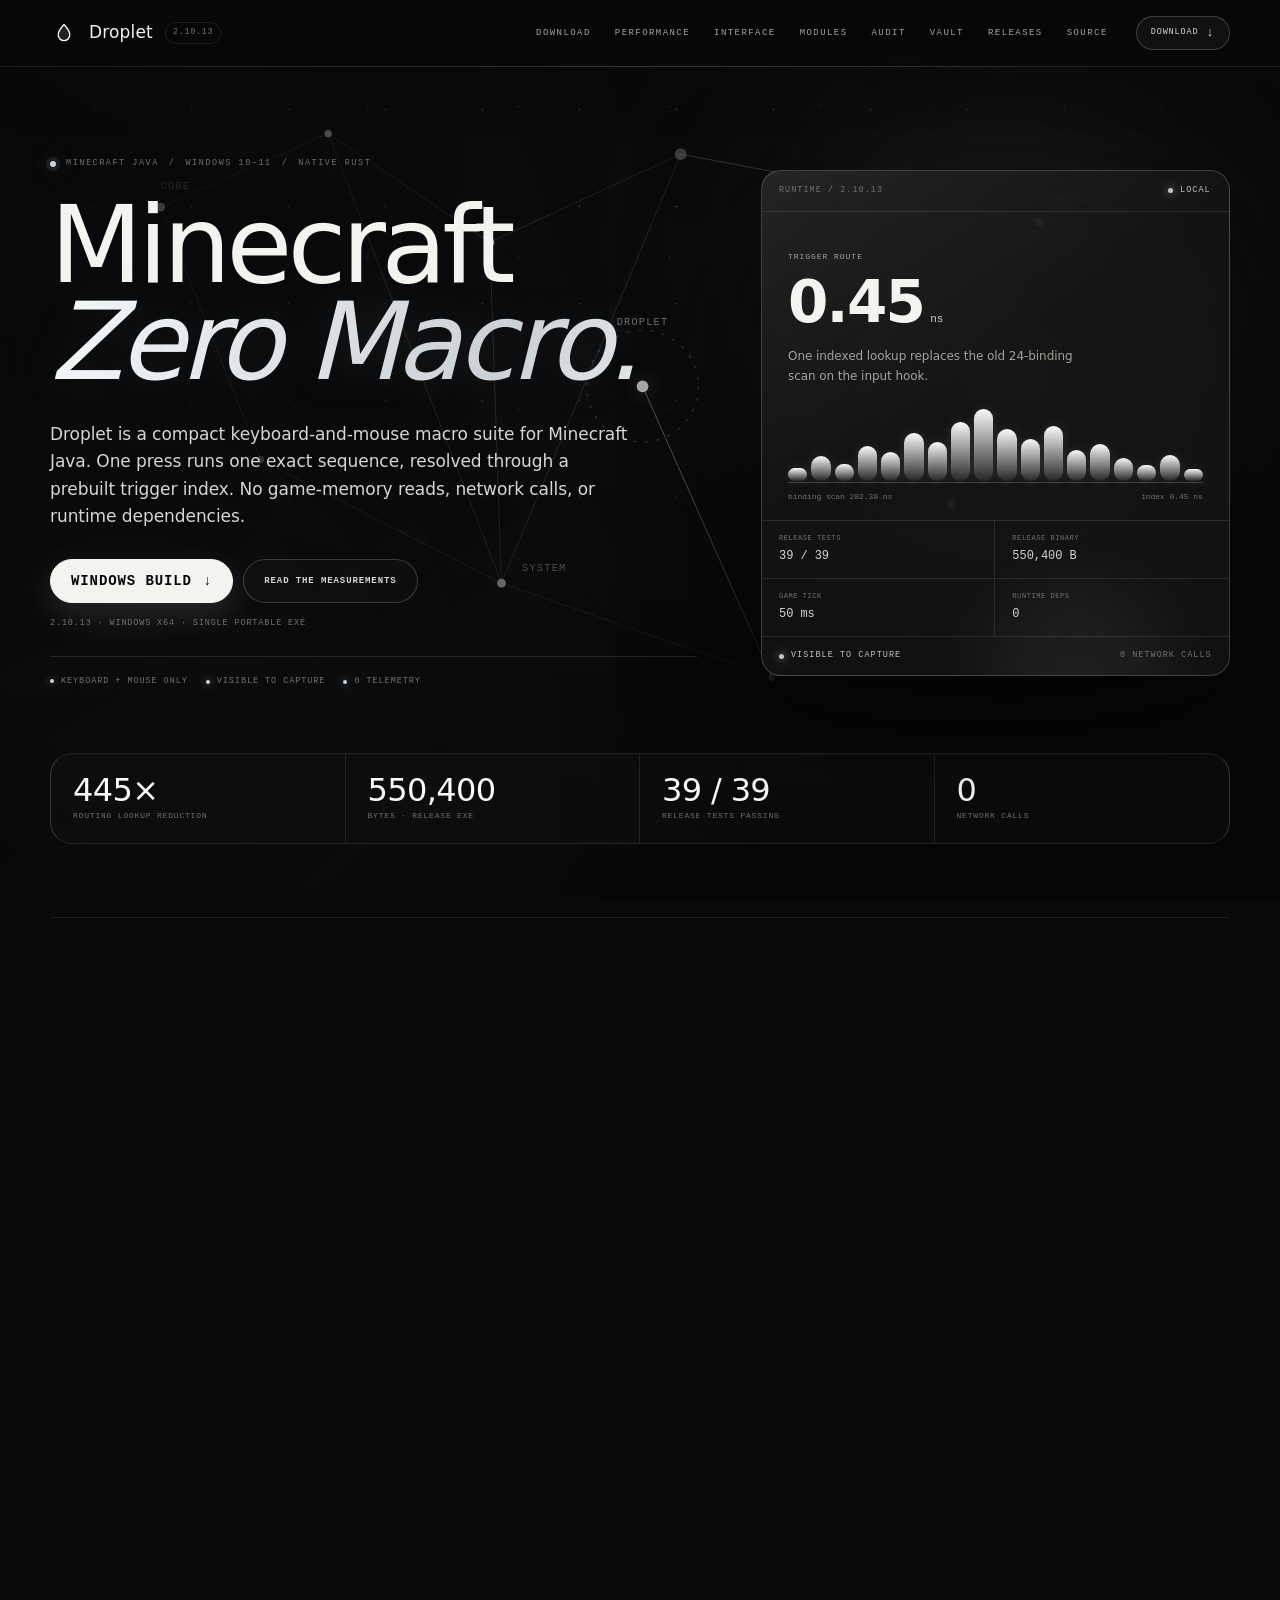
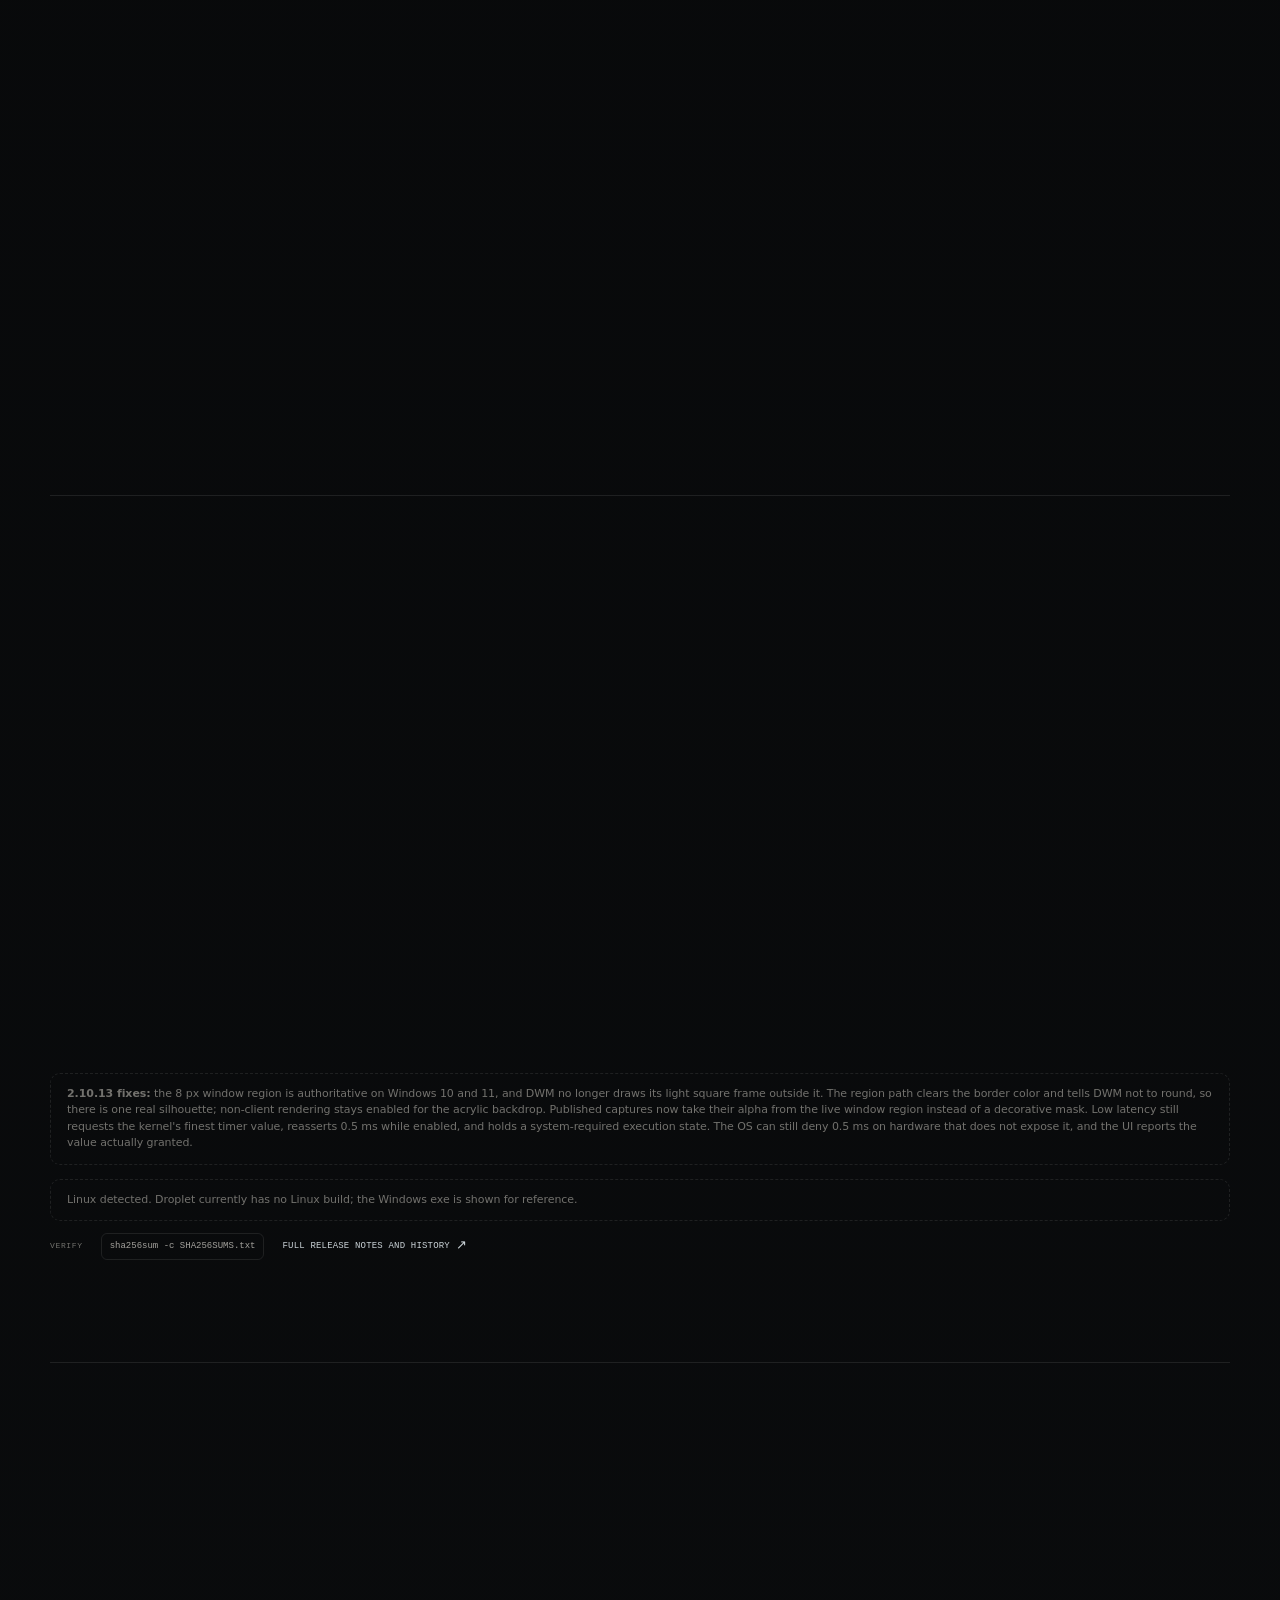
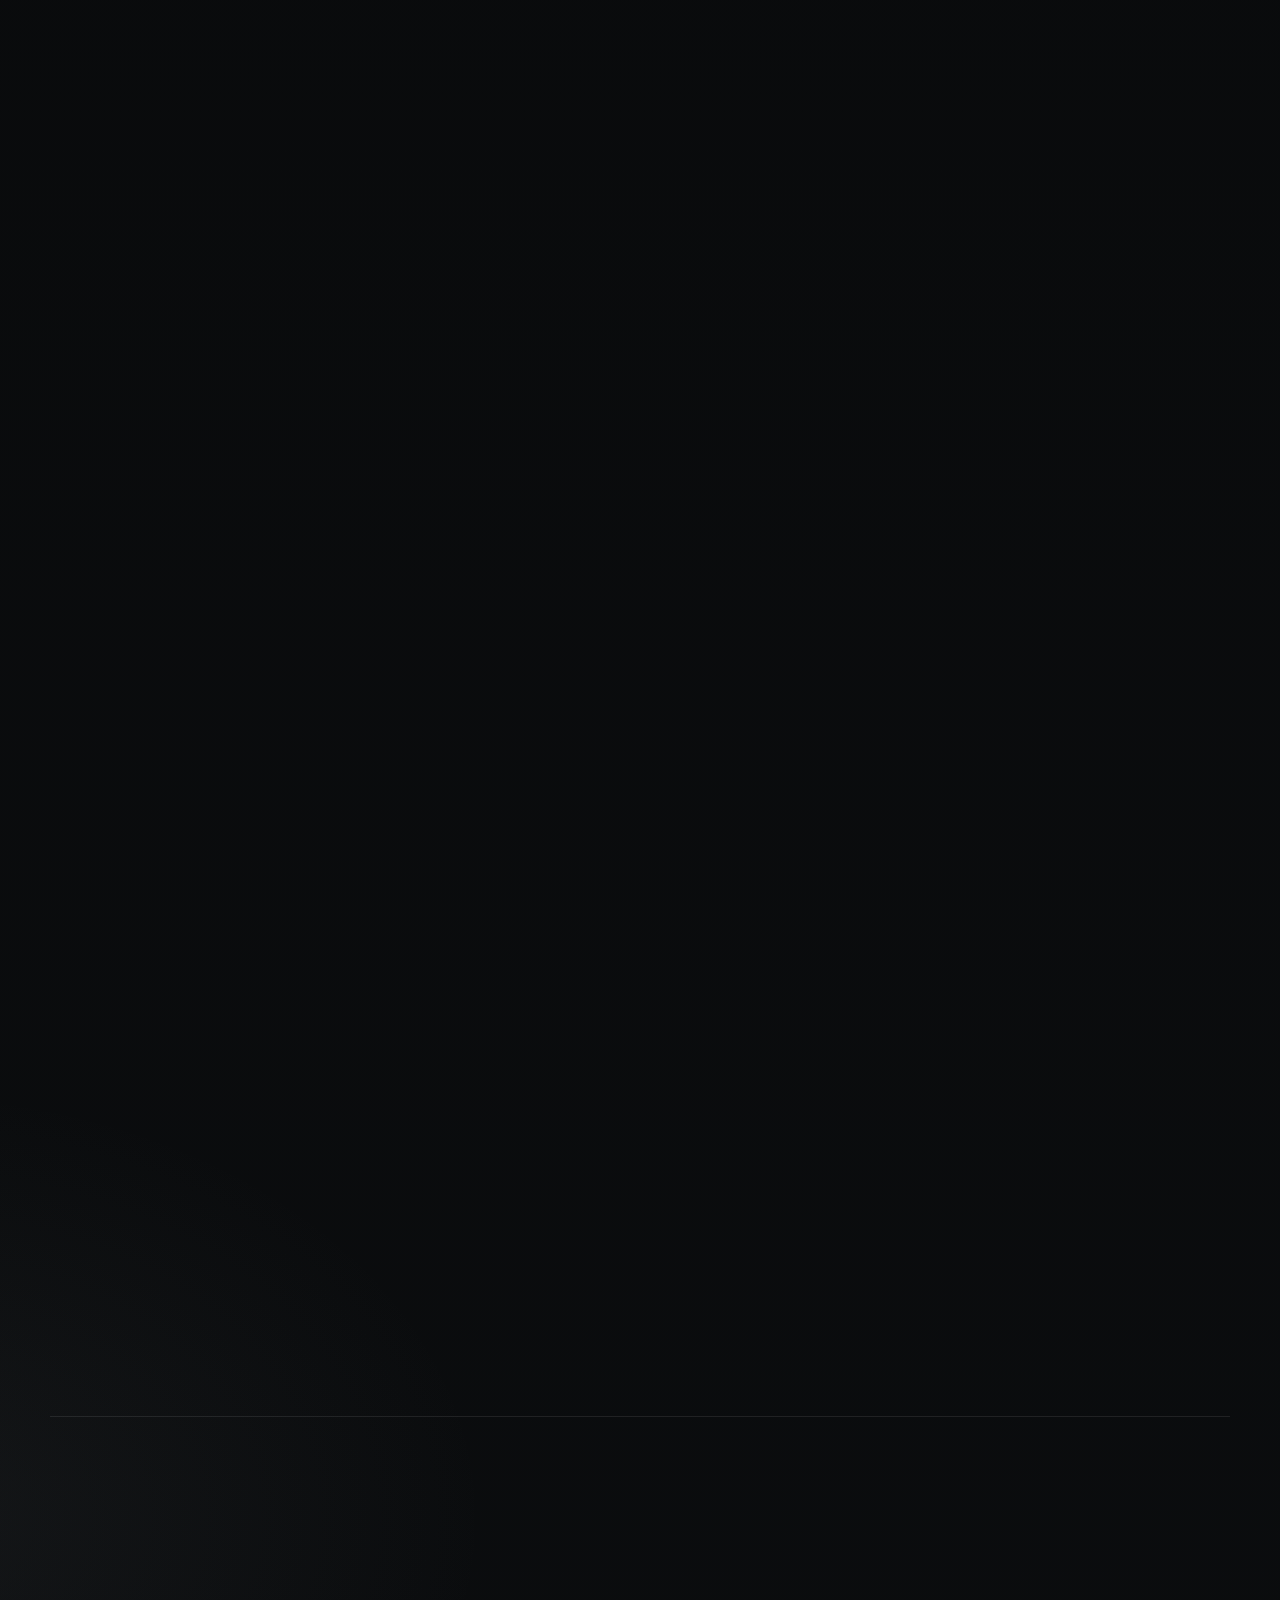
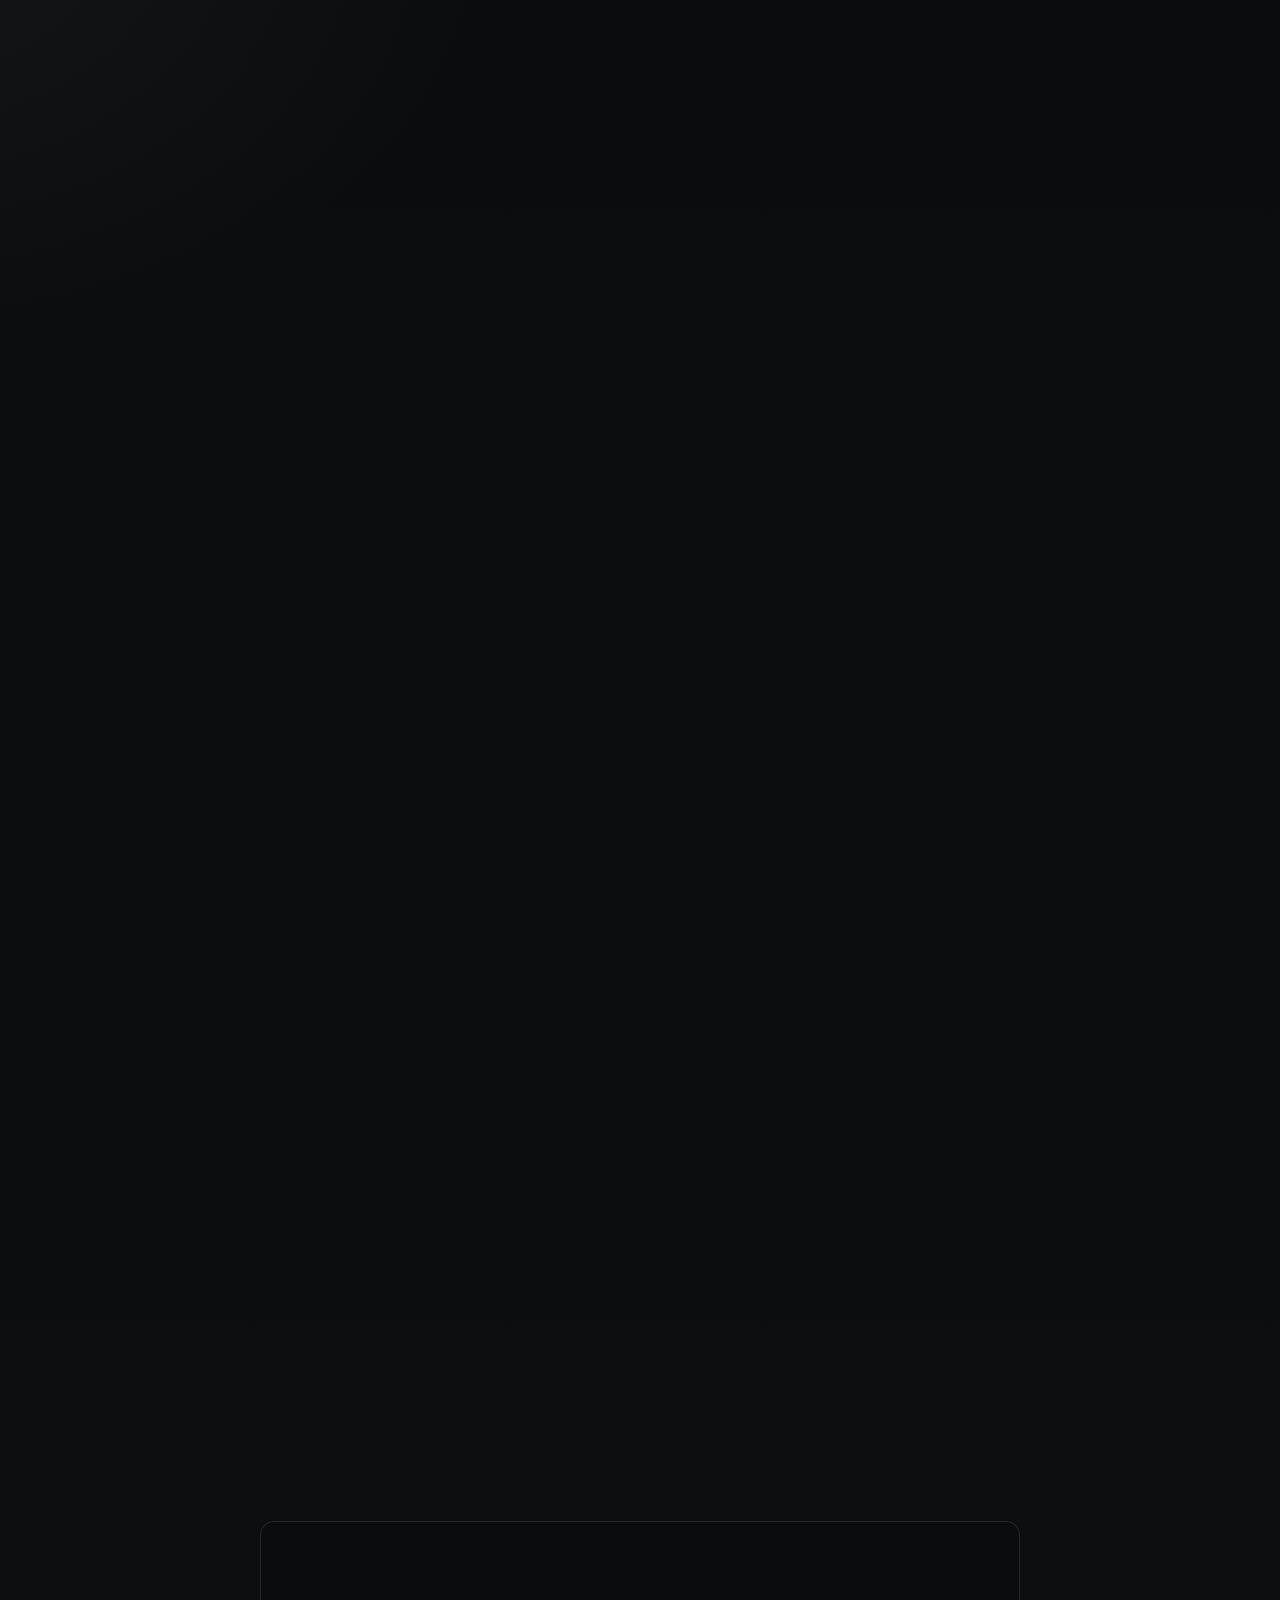
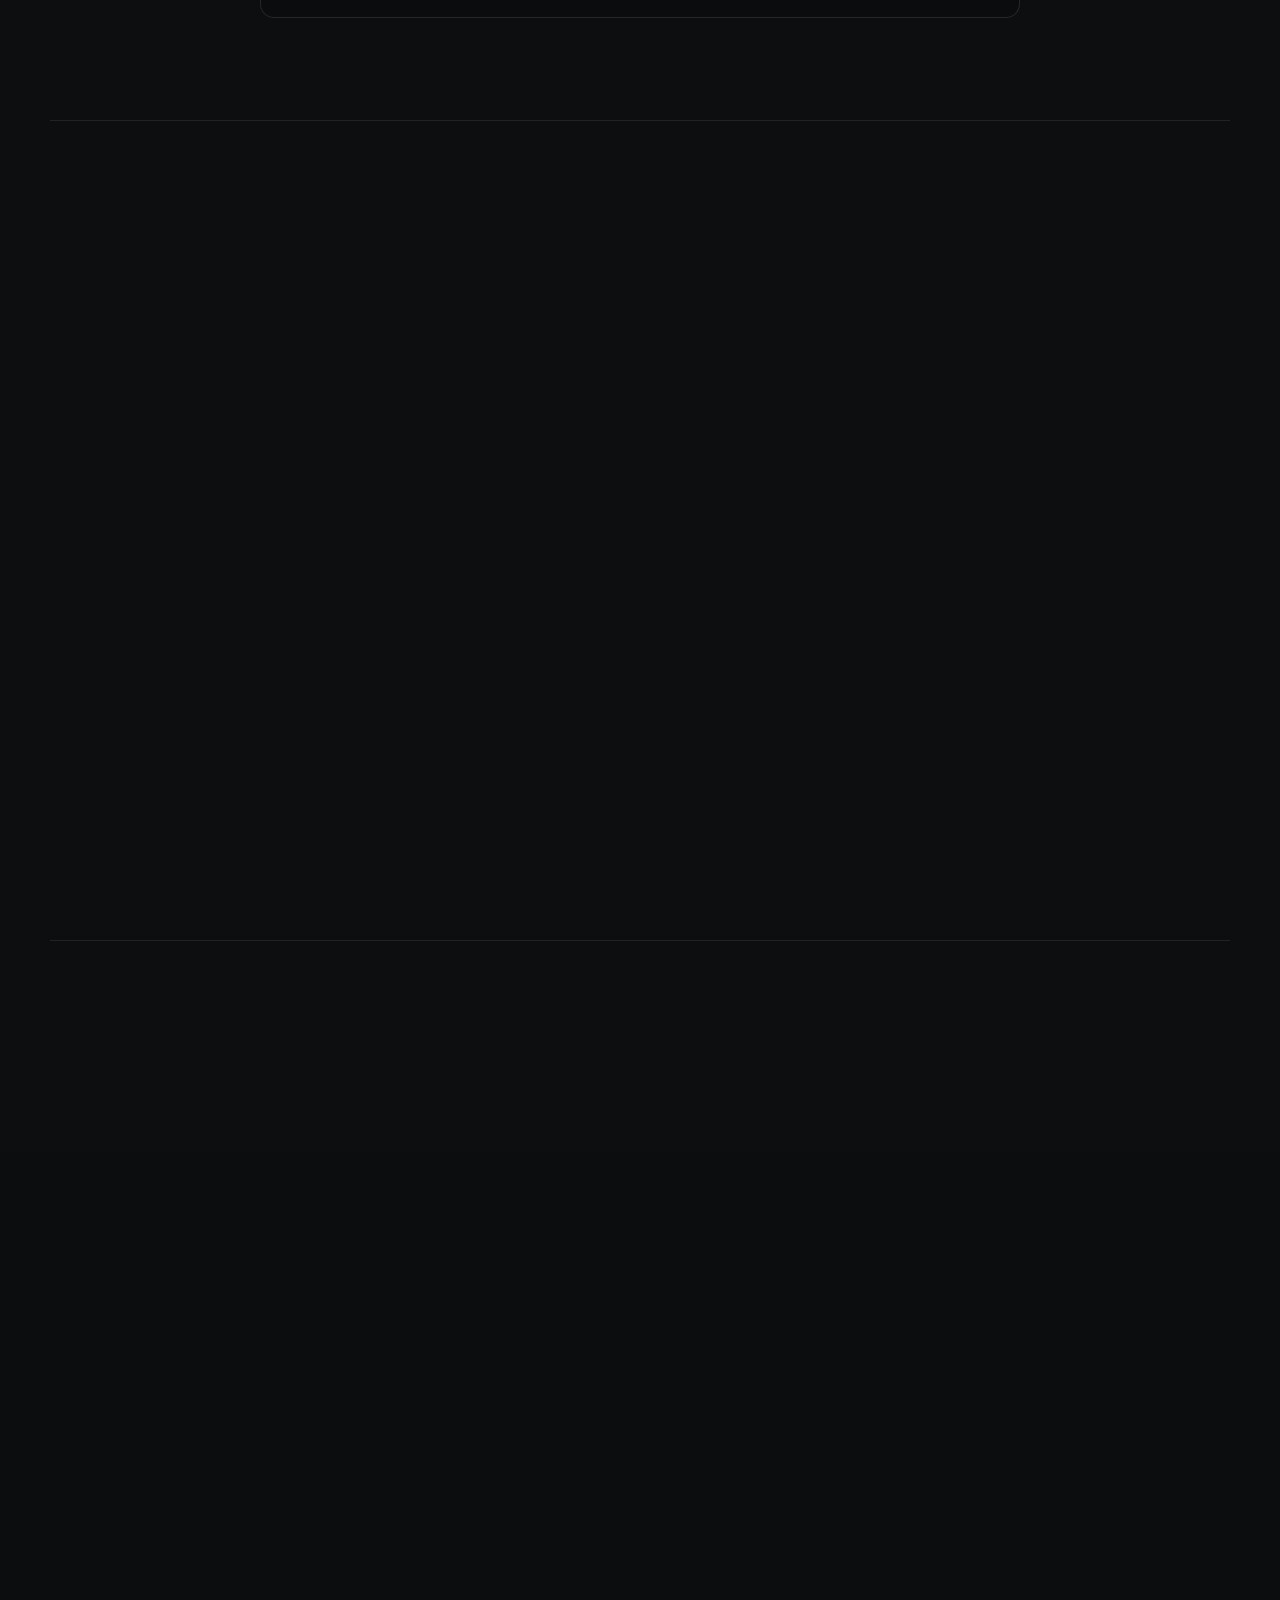
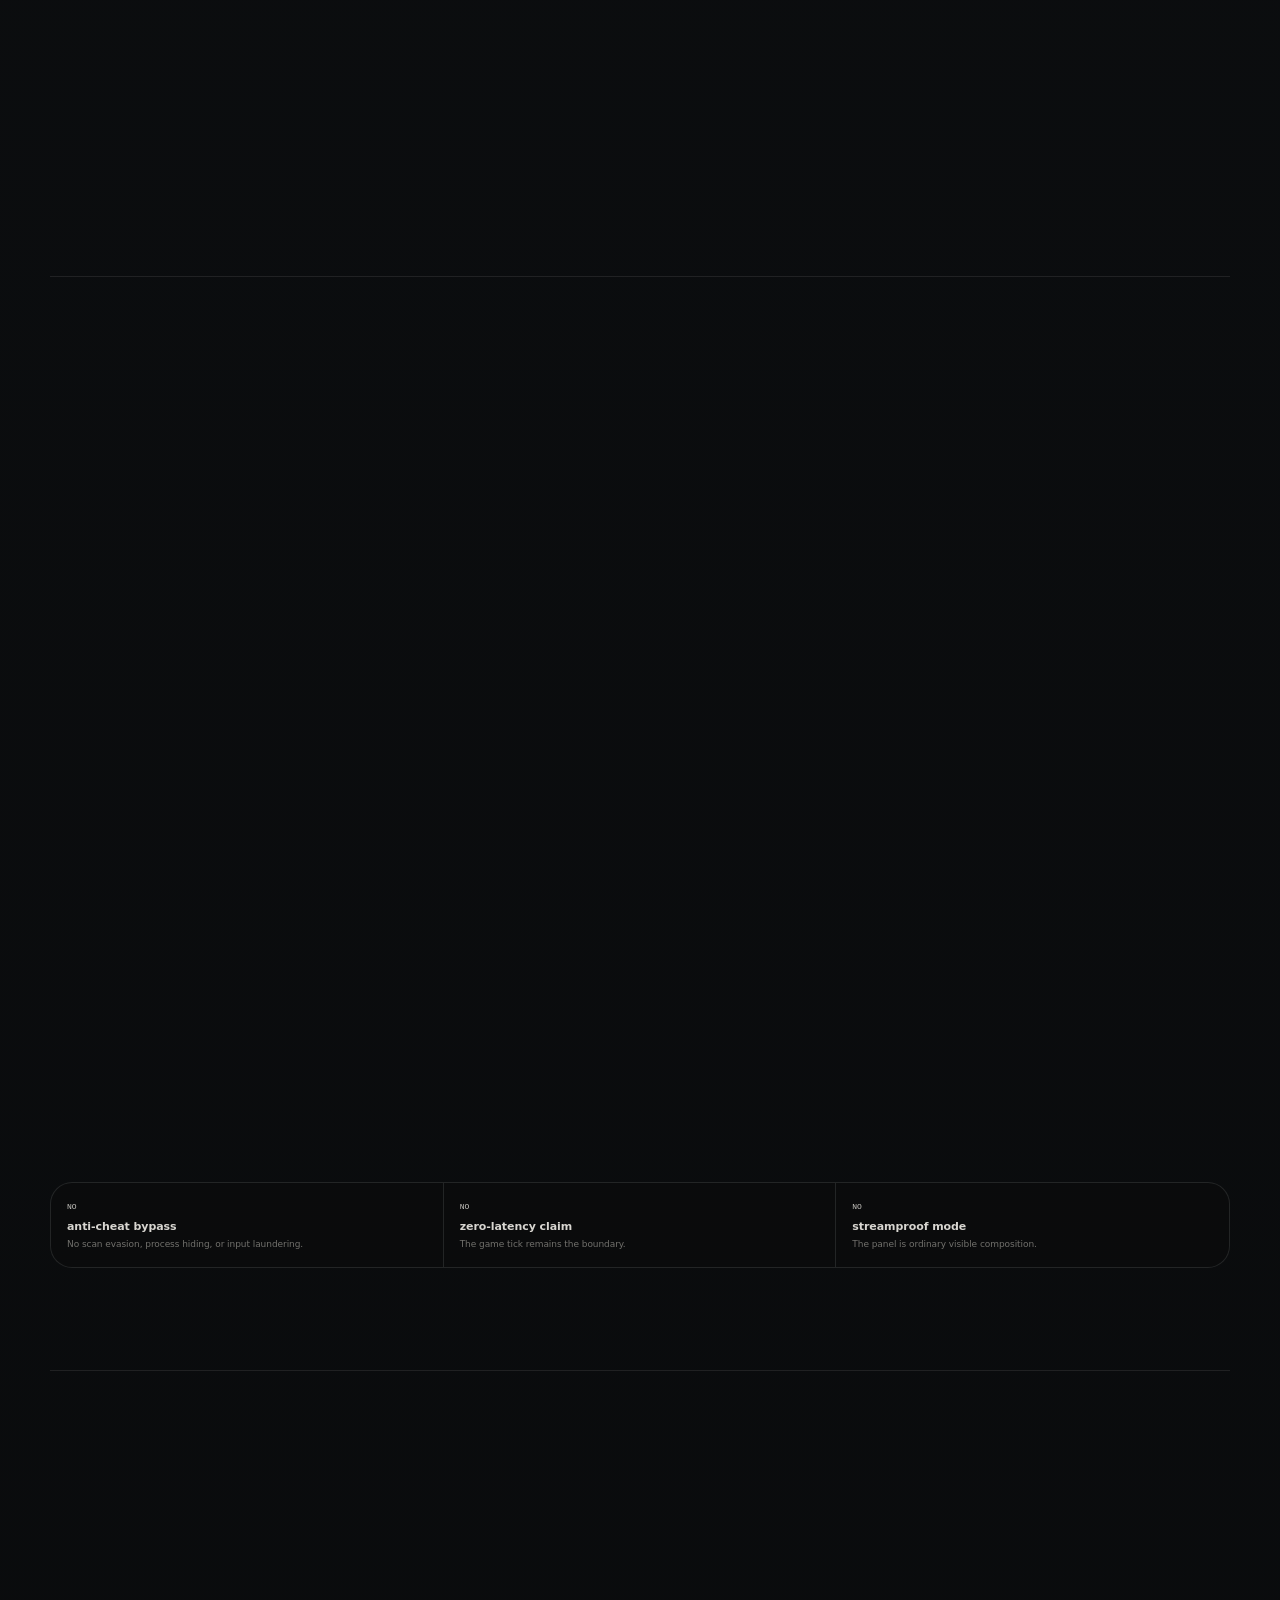
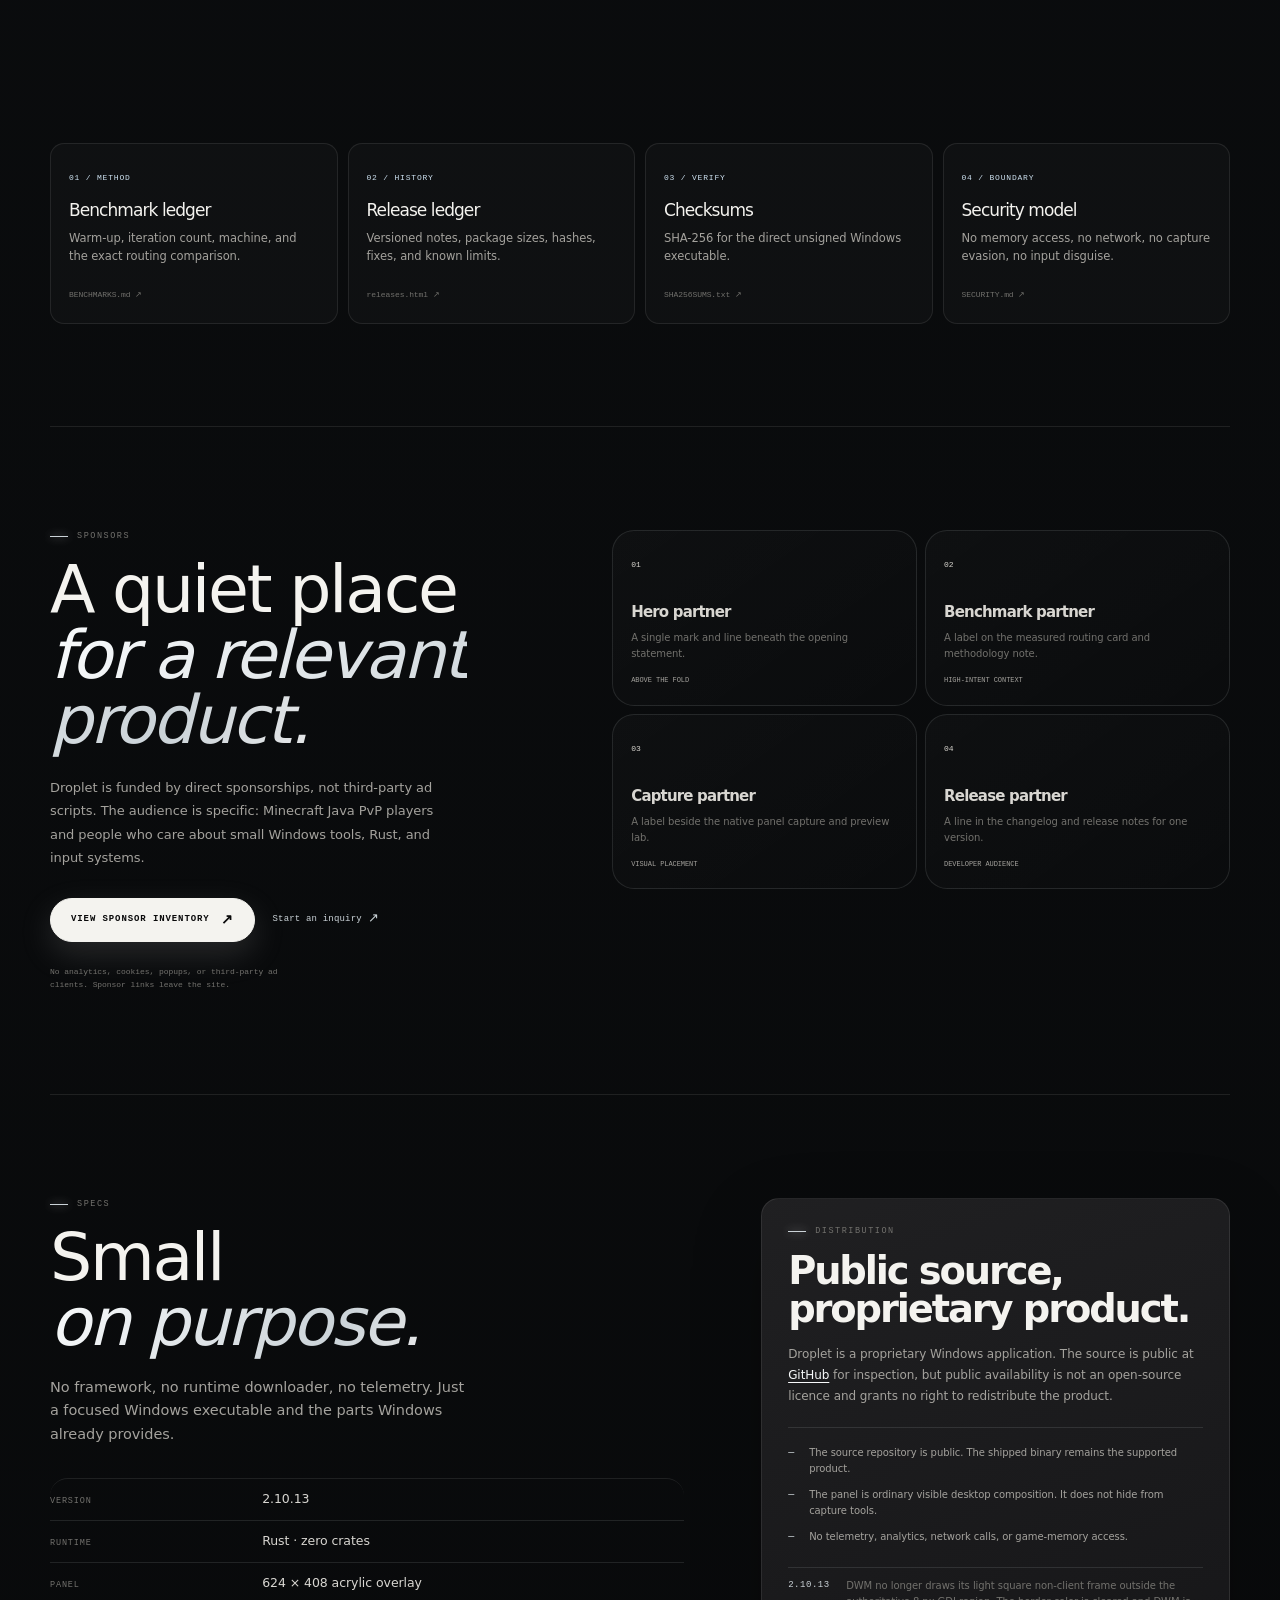
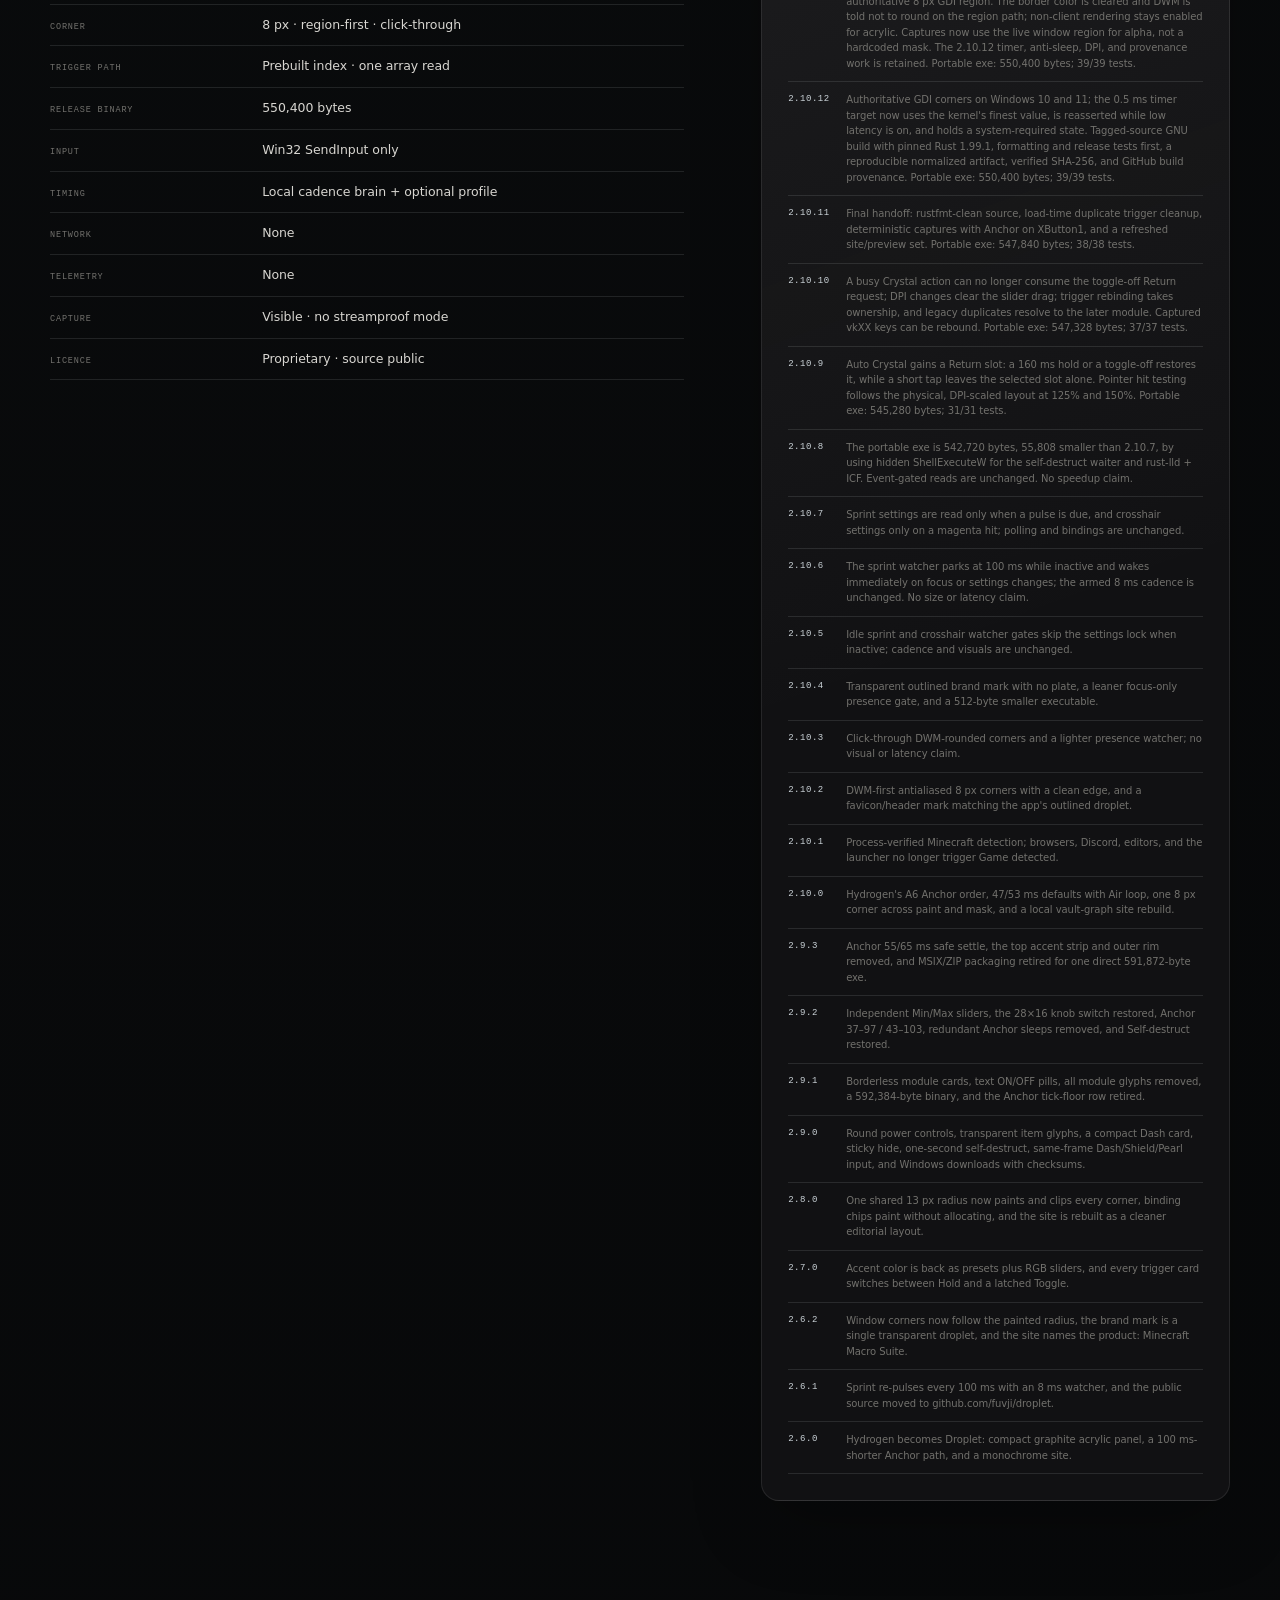
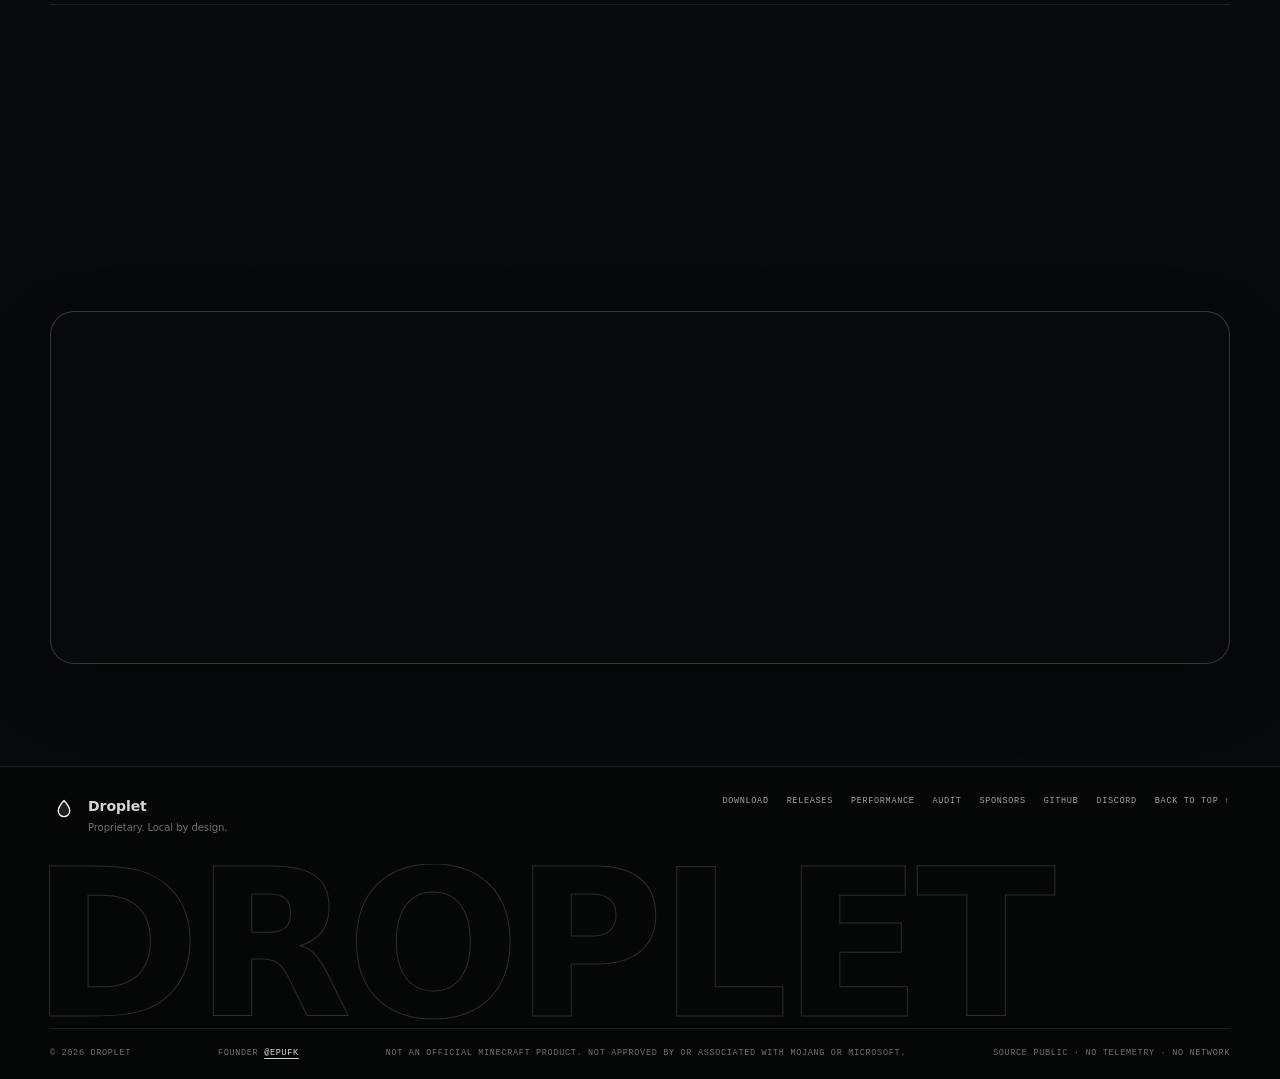
==== commit 428a0616: "Ship 2.10.13 with real window corners and captures. The GDI region was already the authoritative cli" ====
--- a/site/public/index.html
+++ b/site/public/index.html
@@ -13,31 +13,31 @@
   <meta property="og:title" content="Droplet — Minecraft Zero Macro">
   <meta property="og:description" content="A compact, local Windows keyboard-and-mouse macro suite for Minecraft Java. Pre-indexed routing, exact sequences, no telemetry, no network calls, and no game-memory access.">
   <meta property="og:url" content="https://fuvji.github.io/droplet/">
-  <meta property="og:image" content="https://fuvji.github.io/droplet/assets/droplet-core.png?v=2.10.12">
+  <meta property="og:image" content="https://fuvji.github.io/droplet/assets/droplet-core.png?v=2.10.13">
   <meta property="og:image:width" content="624">
   <meta property="og:image:height" content="408">
   <meta property="og:image:alt" content="The Droplet Minecraft Macro Suite Core panel at native 624 by 408 size.">
   <meta name="twitter:card" content="summary_large_image">
   <meta name="twitter:title" content="Droplet — Minecraft Zero Macro">
   <meta name="twitter:description" content="A compact, local Minecraft Java macro suite for Windows. Exact sequences, visible composition, no game-memory access.">
-  <meta name="twitter:image" content="https://fuvji.github.io/droplet/assets/droplet-core.png?v=2.10.12">
-  <link rel="icon" href="favicon.ico?v=2.10.12-2" type="image/x-icon" sizes="any">
-  <link rel="icon" href="favicon.svg?v=2.10.12-2" type="image/svg+xml" sizes="any">
-  <link rel="icon" href="assets/favicon-32.png?v=2.10.12-2" sizes="32x32" type="image/png">
-  <link rel="icon" href="assets/favicon-16.png?v=2.10.12-2" sizes="16x16" type="image/png">
-  <link rel="apple-touch-icon" href="apple-touch-icon.png?v=2.10.12-2" sizes="180x180" type="image/png">
-  <link rel="apple-touch-icon-precomposed" href="apple-touch-icon.png?v=2.10.12-2" sizes="180x180" type="image/png">
-  <link rel="mask-icon" href="favicon.svg?v=2.10.12-2" color="#f4f3ef">
-  <link rel="manifest" href="site.webmanifest?v=2.10.12-2" type="application/manifest+json">
+  <meta name="twitter:image" content="https://fuvji.github.io/droplet/assets/droplet-core.png?v=2.10.13">
+  <link rel="icon" href="favicon.ico?v=2.10.13-2" type="image/x-icon" sizes="any">
+  <link rel="icon" href="favicon.svg?v=2.10.13-2" type="image/svg+xml" sizes="any">
+  <link rel="icon" href="assets/favicon-32.png?v=2.10.13-2" sizes="32x32" type="image/png">
+  <link rel="icon" href="assets/favicon-16.png?v=2.10.13-2" sizes="16x16" type="image/png">
+  <link rel="apple-touch-icon" href="apple-touch-icon.png?v=2.10.13-2" sizes="180x180" type="image/png">
+  <link rel="apple-touch-icon-precomposed" href="apple-touch-icon.png?v=2.10.13-2" sizes="180x180" type="image/png">
+  <link rel="mask-icon" href="favicon.svg?v=2.10.13-2" color="#f4f3ef">
+  <link rel="manifest" href="site.webmanifest?v=2.10.13-2" type="application/manifest+json">
   <meta name="application-name" content="Droplet">
   <meta name="apple-mobile-web-app-title" content="Droplet">
   <link rel="alternate" type="text/plain" href="llms.txt" title="Droplet plain-text summary">
-  <link rel="stylesheet" href="style.css?v=2.10.12-1">
-  <link rel="stylesheet" href="refine.css?v=2.10.12-1">
-  <link rel="stylesheet" href="vault.css?v=2.10.12">
-  <link rel="stylesheet" href="motion.css?v=2.10.12-4">
+  <link rel="stylesheet" href="style.css?v=2.10.13-1">
+  <link rel="stylesheet" href="refine.css?v=2.10.13-1">
+  <link rel="stylesheet" href="vault.css?v=2.10.13">
+  <link rel="stylesheet" href="motion.css?v=2.10.13-4">
   <script src="downloads.js" defer></script>
-  <script src="motion.js?v=2.10.12-6" defer></script>
+  <script src="motion.js?v=2.10.13-6" defer></script>
 </head>
 <body>
   <a class="skip-link" href="#main">Skip to content</a>
@@ -52,7 +52,7 @@
       <a class="brand" href="./" aria-label="Droplet home">
         <span class="brand-mark" aria-hidden="true"><svg viewBox="0 0 24 24"><path d="M12 2.7S5.7 9.4 5.7 14a6.3 6.3 0 0 0 12.6 0C18.3 9.4 12 2.7 12 2.7Z" fill="currentColor" fill-opacity=".11" stroke="currentColor" stroke-width="1.5" stroke-linejoin="round"/></svg></span>
         <span class="brand-name">Droplet</span>
-        <span class="brand-version">2.10.12</span>
+        <span class="brand-version">2.10.13</span>
       </a>
       <nav class="site-nav" aria-label="Primary">
         <a href="#download">Download</a>
@@ -107,7 +107,7 @@
           <a class="button button-primary" href="downloads/droplet.exe" download data-download-primary><span data-download-label>Download exe</span> <span aria-hidden="true">↓</span></a>
           <a class="button button-quiet" href="#performance">Read the measurements</a>
         </div>
-        <p class="hero-download-note">2.10.12 · Windows x64 · single portable exe</p>
+        <p class="hero-download-note">2.10.13 · Windows x64 · single portable exe</p>
         <ul class="hero-notes" aria-label="Product boundaries">
           <li>Keyboard + mouse only</li>
           <li>Visible to capture</li>
@@ -115,9 +115,9 @@
         </ul>
       </div>
 
-      <aside class="console-card" aria-label="Droplet 2.10.12 runtime card">
+      <aside class="console-card" aria-label="Droplet 2.10.13 runtime card">
         <div class="console-head">
-          <span>Runtime / 2.10.12</span>
+          <span>Runtime / 2.10.13</span>
           <span class="status-live"><i aria-hidden="true"></i>Local</span>
         </div>
         <div class="console-main">
@@ -176,7 +176,7 @@
       </div>
       <div class="vault-shell">
         <div class="vault-toolbar">
-          <span><i aria-hidden="true"></i>Vault / 2.10.12</span>
+          <span><i aria-hidden="true"></i>Vault / 2.10.13</span>
           <span>Nodes 13</span>
           <span>Edges 18</span>
           <span>Outbound 0</span>
@@ -312,7 +312,7 @@
           <small>No .dmg, .zip, or .img is published because no macOS build exists.</small>
         </article>
       </div>
-      <p class="download-note"><strong>2.10.12 fixes:</strong> the 8 px window region is now authoritative on Windows 10 and 11, so the corners cannot fall back to a square frame; low latency requests the kernel's finest timer value, reasserts 0.5 ms while enabled, and holds a system-required execution state. The OS can still deny 0.5 ms on hardware that does not expose it, and the UI reports the value actually granted.</p>
+      <p class="download-note"><strong>2.10.13 fixes:</strong> the 8 px window region is authoritative on Windows 10 and 11, and DWM no longer draws its light square frame outside it. The region path clears the border color and tells DWM not to round, so there is one real silhouette; non-client rendering stays enabled for the acrylic backdrop. Published captures now take their alpha from the live window region instead of a decorative mask. Low latency still requests the kernel's finest timer value, reasserts 0.5 ms while enabled, and holds a system-required execution state. The OS can still deny 0.5 ms on hardware that does not expose it, and the UI reports the value actually granted.</p>
       <p class="download-note" data-platform-note>Droplet ships a Windows x64 build. This page checks your platform locally and never sends it anywhere.</p>
       <div class="download-verify">
         <span>Verify</span><code>sha256sum -c SHA256SUMS.txt</code>
@@ -339,7 +339,7 @@
               <strong>202.39 <small>ns</small></strong>
             </div>
             <div class="benchmark-row is-fast">
-              <div class="bench-label"><span>Indexed route</span><small>2.10.12</small></div>
+              <div class="bench-label"><span>Indexed route</span><small>2.10.13</small></div>
               <div class="bench-track"><i class="bar-thin"></i></div>
               <strong>0.45 <small>ns</small></strong>
             </div>
@@ -369,7 +369,7 @@
       </div>
 
       <div class="measure-card">
-        <div class="measure-head"><span>Measurement detail</span><span>Release 2.10.12</span></div>
+        <div class="measure-head"><span>Measurement detail</span><span>Release 2.10.13</span></div>
         <table class="measure-table">
           <thead><tr><th>Metric</th><th>Result</th><th>Method</th></tr></thead>
           <tbody>
@@ -414,16 +414,16 @@
 
       <figure class="media-frame">
         <div class="media-bar">
-          <span class="media-title">CORE / 2.10.12</span>
+          <span class="media-title">CORE / 2.10.13</span>
           <span class="media-meta">624 × 408</span>
           <span class="media-live"><i aria-hidden="true"></i>Native capture</span>
         </div>
         <div class="media-image">
-          <img src="assets/droplet-core.png?v=2.10.12" width="624" height="408" alt="The Droplet 2.10.12 Core panel showing Shield, Mace, Potion, Breach, Auto Use, and Dash modules with their bindings and timing controls." loading="lazy" decoding="async">
+          <img src="assets/droplet-core.png?v=2.10.13" width="624" height="408" alt="The Droplet 2.10.13 Core panel showing Shield, Mace, Potion, Breach, Auto Use, and Dash modules with their bindings and timing controls." loading="lazy" decoding="async">
           <span class="scanline" aria-hidden="true"></span>
         </div>
         <figcaption class="media-caption">
-          <span>Core tab, native size, captured from the 2.10.12 build.</span>
+          <span>Core tab, native size, captured from the 2.10.13 build.</span>
           <span>Windows 10 / 11 · 100% DPI</span>
         </figcaption>
       </figure>
@@ -442,19 +442,19 @@
         </div>
         <div class="preview-stage">
           <figure class="preview-pane pane-core">
-            <img src="assets/droplet-core.png?v=2.10.12" width="624" height="408" alt="Native Core tab with Shield, Mace, Potion, Breach, Auto Use, and Dash controls." loading="lazy" decoding="async">
+            <img src="assets/droplet-core.png?v=2.10.13" width="624" height="408" alt="Native Core tab with Shield, Mace, Potion, Breach, Auto Use, and Dash controls." loading="lazy" decoding="async">
             <figcaption><span>Core / combat modules</span><span>Native 624 × 408</span></figcaption>
           </figure>
           <figure class="preview-pane pane-crystal">
-            <img src="assets/droplet-crystal.png?v=2.10.12" width="624" height="408" alt="Native Crystal tab with Auto Crystal, Anchor, Hover Totem, and Pearl controls." loading="lazy" decoding="async">
+            <img src="assets/droplet-crystal.png?v=2.10.13" width="624" height="408" alt="Native Crystal tab with Auto Crystal, Anchor, Hover Totem, and Pearl controls." loading="lazy" decoding="async">
             <figcaption><span>Crystal / anchor + totem</span><span>Native 624 × 408</span></figcaption>
           </figure>
           <figure class="preview-pane pane-assist">
-            <img src="assets/droplet-assist.png?v=2.10.12" width="624" height="408" alt="Native Assist tab with Fast Use, Sprint, Ghost Click, and W-Tap timing controls." loading="lazy" decoding="async">
+            <img src="assets/droplet-assist.png?v=2.10.13" width="624" height="408" alt="Native Assist tab with Fast Use, Sprint, Ghost Click, and W-Tap timing controls." loading="lazy" decoding="async">
             <figcaption><span>Assist / timing tools</span><span>Native 624 × 408</span></figcaption>
           </figure>
           <figure class="preview-pane pane-system">
-            <img src="assets/droplet-system.png?v=2.10.12" width="624" height="408" alt="Native System tab with appearance, session, danger zone, and performance controls." loading="lazy" decoding="async">
+            <img src="assets/droplet-system.png?v=2.10.13" width="624" height="408" alt="Native System tab with appearance, session, danger zone, and performance controls." loading="lazy" decoding="async">
             <figcaption><span>System / appearance + session</span><span>Native 624 × 408</span></figcaption>
           </figure>
         </div>
@@ -478,10 +478,10 @@
         <div class="capture-frame">
           <div class="capture-chrome"><span>UI REEL / FOUR TABS</span><span>624 × 408 STILLS</span><span class="status-live"><i aria-hidden="true"></i>Visible</span></div>
           <div class="capture-image capture-reel" role="img" aria-label="Silent CSS crossfade of the native Core, Crystal, Assist, and System panels. Native stills, not gameplay.">
-            <img class="reel-frame" src="assets/droplet-core.png?v=2.10.12" width="624" height="408" alt="" loading="lazy" decoding="async">
-            <img class="reel-frame reel-2" src="assets/droplet-crystal.png?v=2.10.12" width="624" height="408" alt="" loading="lazy" decoding="async">
-            <img class="reel-frame reel-3" src="assets/droplet-assist.png?v=2.10.12" width="624" height="408" alt="" loading="lazy" decoding="async">
-            <img class="reel-frame reel-4" src="assets/droplet-system.png?v=2.10.12" width="624" height="408" alt="" loading="lazy" decoding="async">
+            <img class="reel-frame" src="assets/droplet-core.png?v=2.10.13" width="624" height="408" alt="" loading="lazy" decoding="async">
+            <img class="reel-frame reel-2" src="assets/droplet-crystal.png?v=2.10.13" width="624" height="408" alt="" loading="lazy" decoding="async">
+            <img class="reel-frame reel-3" src="assets/droplet-assist.png?v=2.10.13" width="624" height="408" alt="" loading="lazy" decoding="async">
+            <img class="reel-frame reel-4" src="assets/droplet-system.png?v=2.10.13" width="624" height="408" alt="" loading="lazy" decoding="async">
             <span class="capture-tag">NATIVE UI / NOT GAMEPLAY</span>
           </div>
           <div class="capture-caption"><span>Core → Crystal → Assist → System</span><span>Silent stills, crossfaded</span></div>
@@ -543,7 +543,7 @@
         </div>
 
         <div class="audit-panel">
-          <div class="audit-head"><span>Release audit</span><span>2.10.12 / 2026-11-16</span></div>
+          <div class="audit-head"><span>Release audit</span><span>2.10.13 / 2026-11-16</span></div>
           <ul class="audit-list">
             <li><span class="audit-name">Trigger routing</span><span class="audit-value">0.45 ns indexed</span><span class="audit-state is-pass">measured</span></li>
             <li><span class="audit-name">Runtime dependencies</span><span class="audit-value">0</span><span class="audit-state is-pass">pass</span></li>
@@ -619,7 +619,7 @@
             <p class="section-lede">No framework, no runtime downloader, no telemetry. Just a focused Windows executable and the parts Windows already provides.</p>
           </div>
           <dl class="spec-list">
-            <div class="spec-row"><dt>Version</dt><dd>2.10.12</dd></div>
+            <div class="spec-row"><dt>Version</dt><dd>2.10.13</dd></div>
             <div class="spec-row"><dt>Runtime</dt><dd>Rust · zero crates</dd></div>
             <div class="spec-row"><dt>Panel</dt><dd>624 × 408 acrylic overlay</dd></div>
             <div class="spec-row"><dt>Corner</dt><dd>8 px · region-first · click-through</dd></div>
@@ -644,6 +644,7 @@
             <li>No telemetry, analytics, network calls, or game-memory access.</li>
           </ul>
           <div class="release-notes">
+            <div><span>2.10.13</span><p>DWM no longer draws its light square non-client frame outside the authoritative 8 px GDI region. The border color is cleared and DWM is told not to round on the region path; non-client rendering stays enabled for acrylic. Captures now use the live window region for alpha, not a hardcoded mask. The 2.10.12 timer, anti-sleep, DPI, and provenance work is retained. Portable exe: 550,400 bytes; 39/39 tests.</p></div>
             <div><span>2.10.12</span><p>Authoritative GDI corners on Windows 10 and 11; the 0.5 ms timer target now uses the kernel's finest value, is reasserted while low latency is on, and holds a system-required state. Tagged-source GNU build with pinned Rust 1.99.1, formatting and release tests first, a reproducible normalized artifact, verified SHA-256, and GitHub build provenance. Portable exe: 550,400 bytes; 39/39 tests.</p></div>
             <div><span>2.10.11</span><p>Final handoff: rustfmt-clean source, load-time duplicate trigger cleanup, deterministic captures with Anchor on XButton1, and a refreshed site/preview set. Portable exe: 547,840 bytes; 38/38 tests.</p></div>
             <div><span>2.10.10</span><p>A busy Crystal action can no longer consume the toggle-off Return request; DPI changes clear the slider drag; trigger rebinding takes ownership, and legacy duplicates resolve to the later module. Captured vkXX keys can be rebound. Portable exe: 547,328 bytes; 37/37 tests.</p></div>
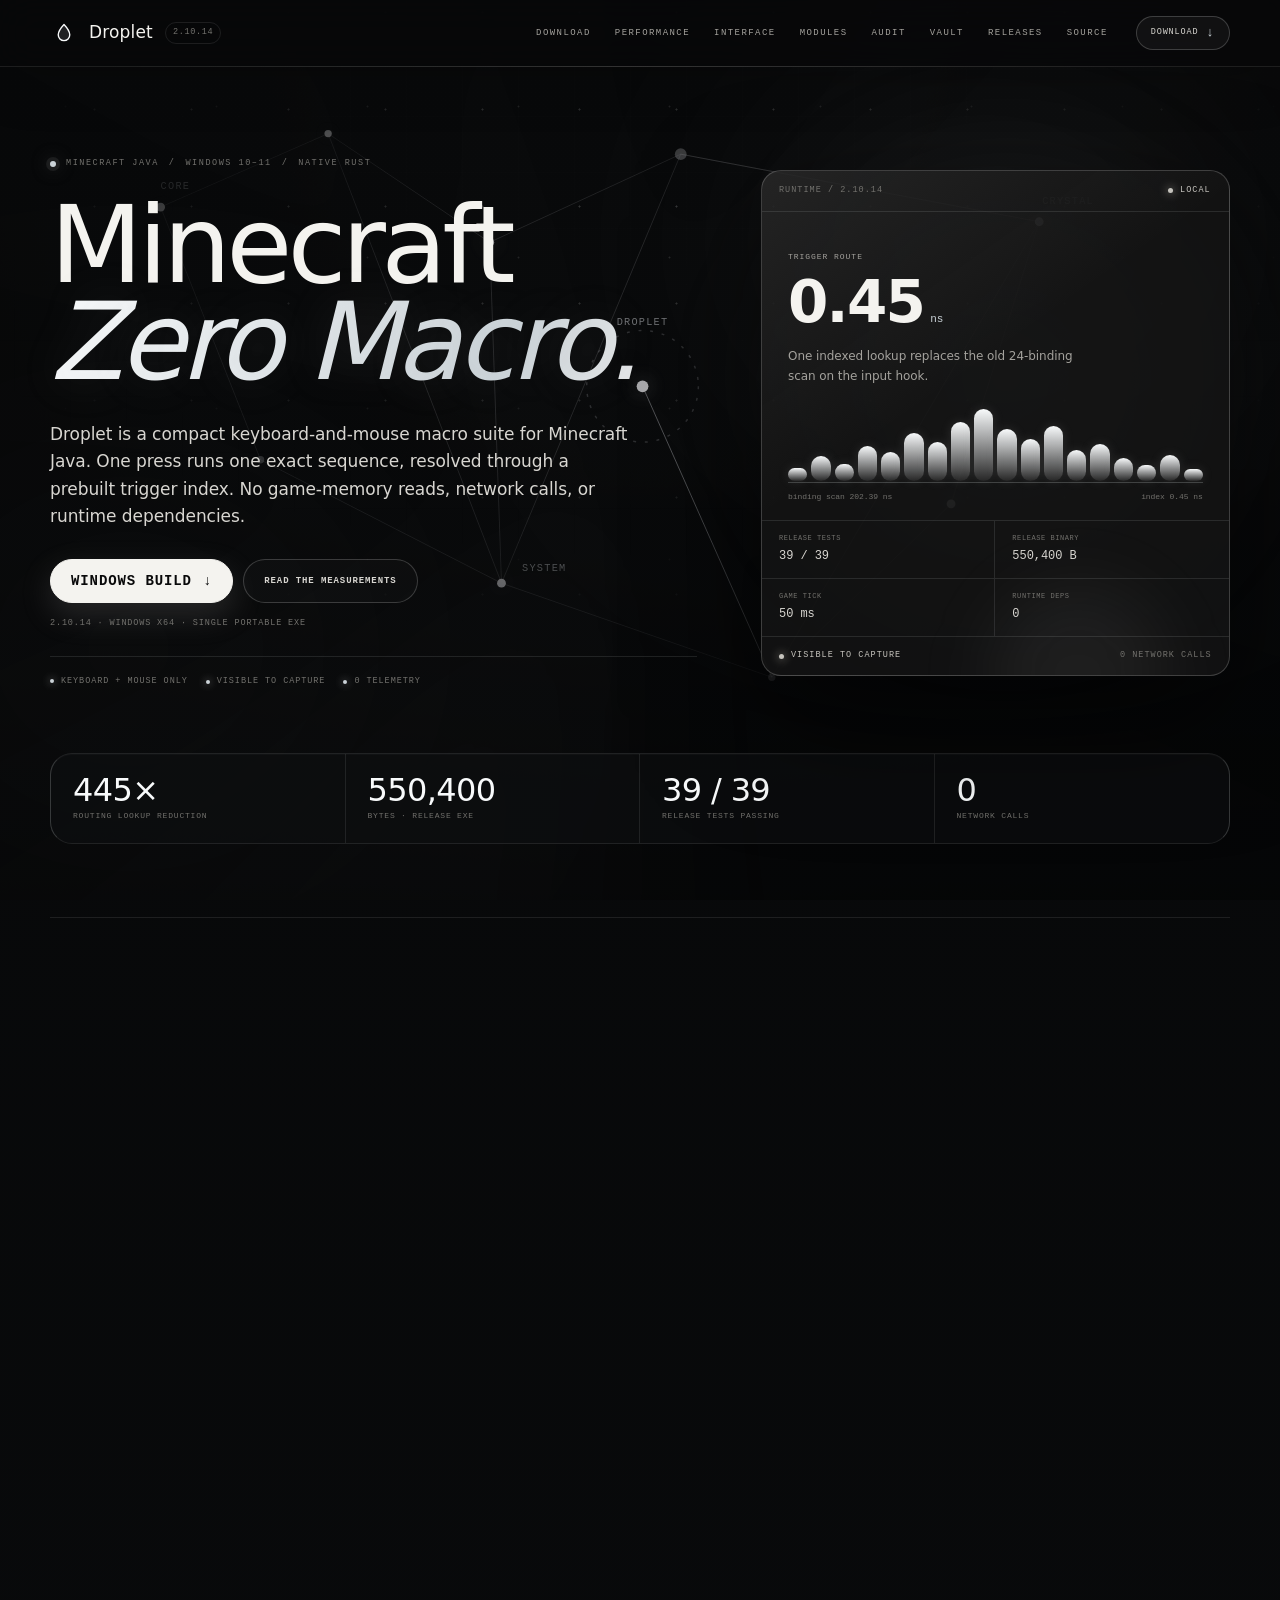
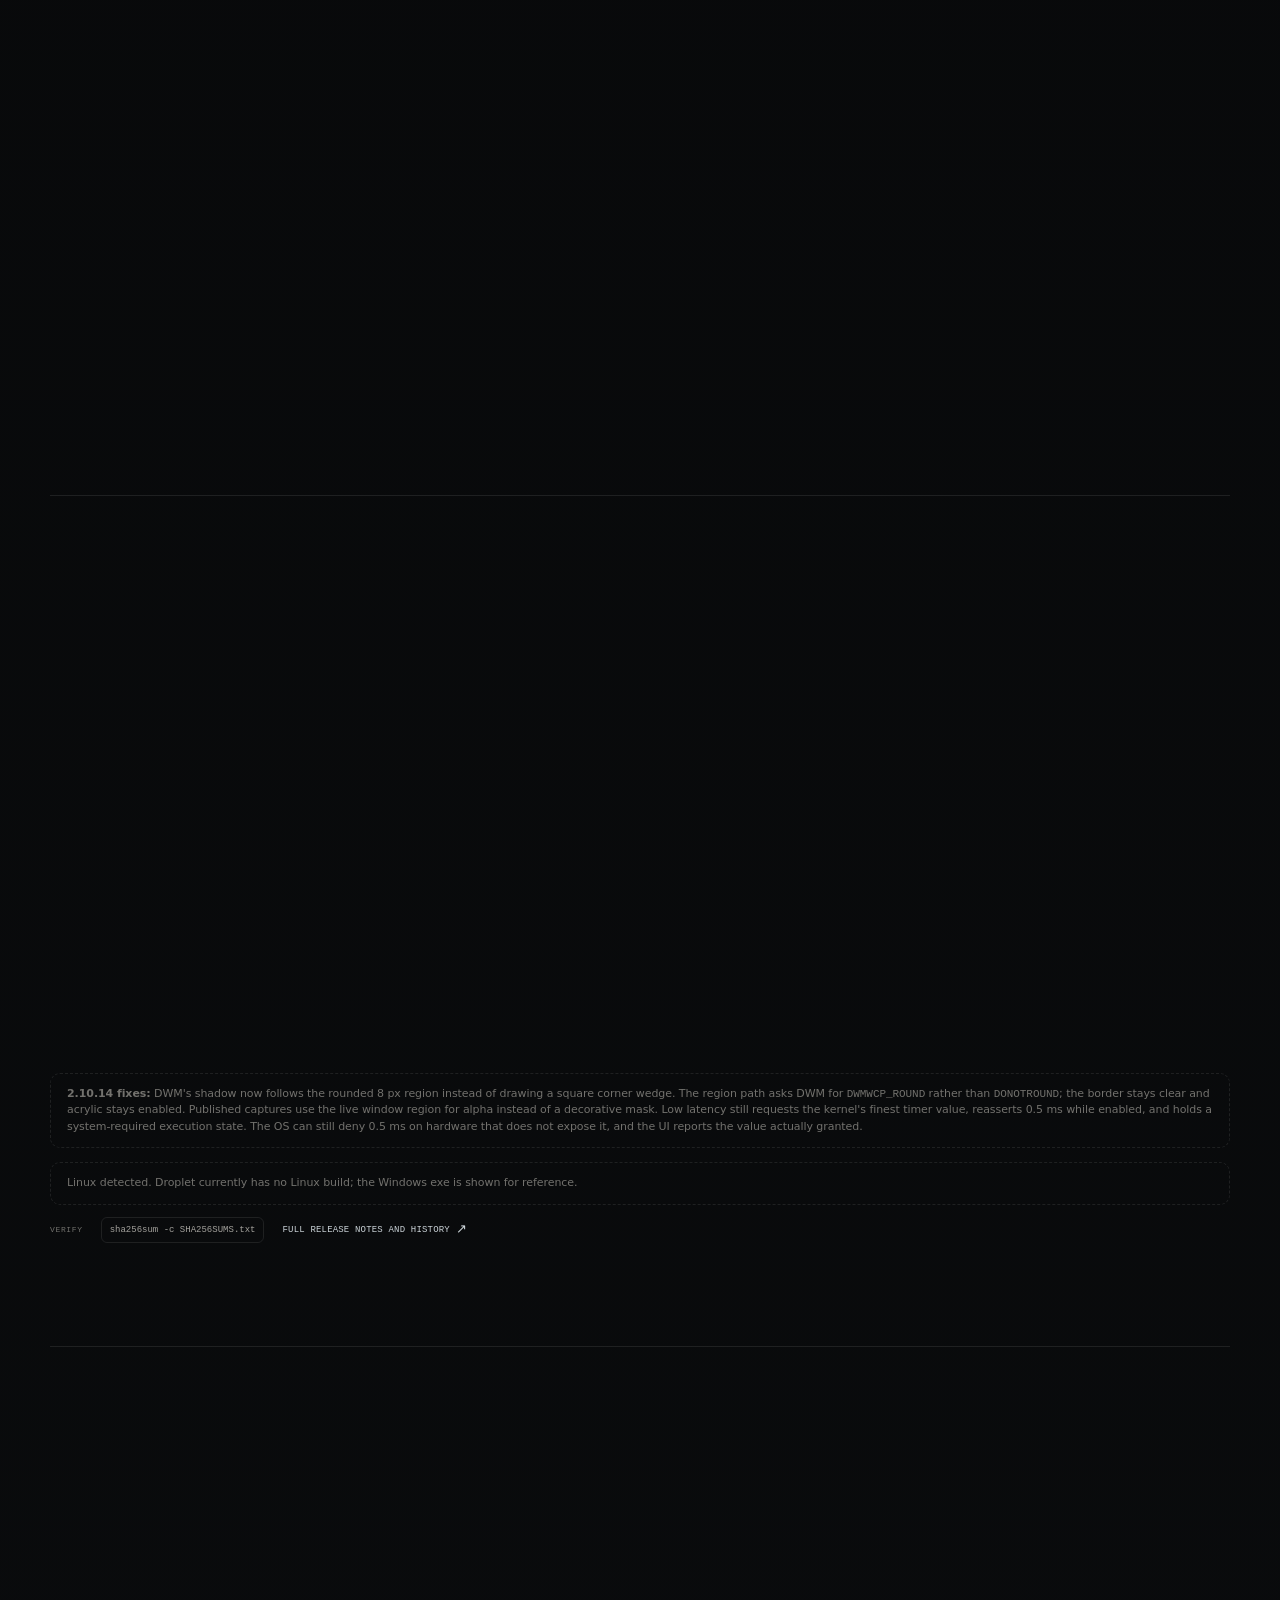
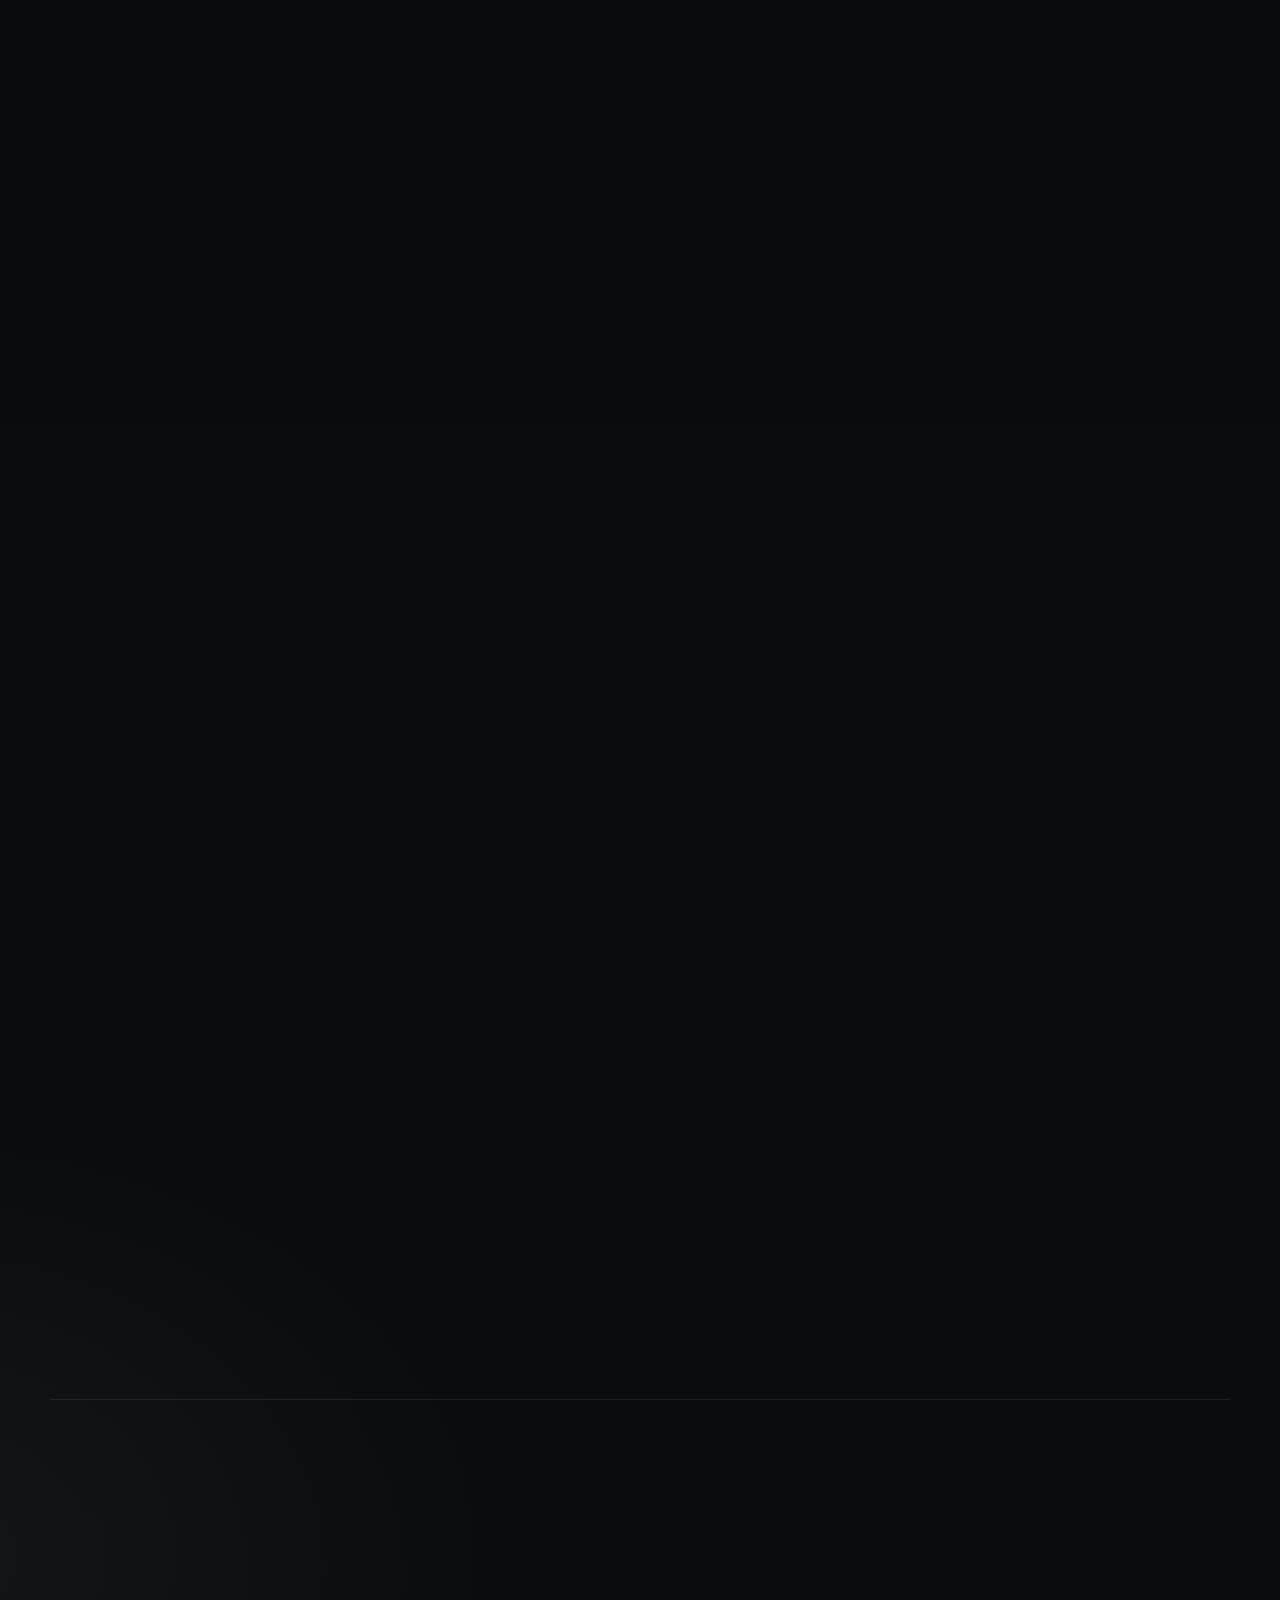
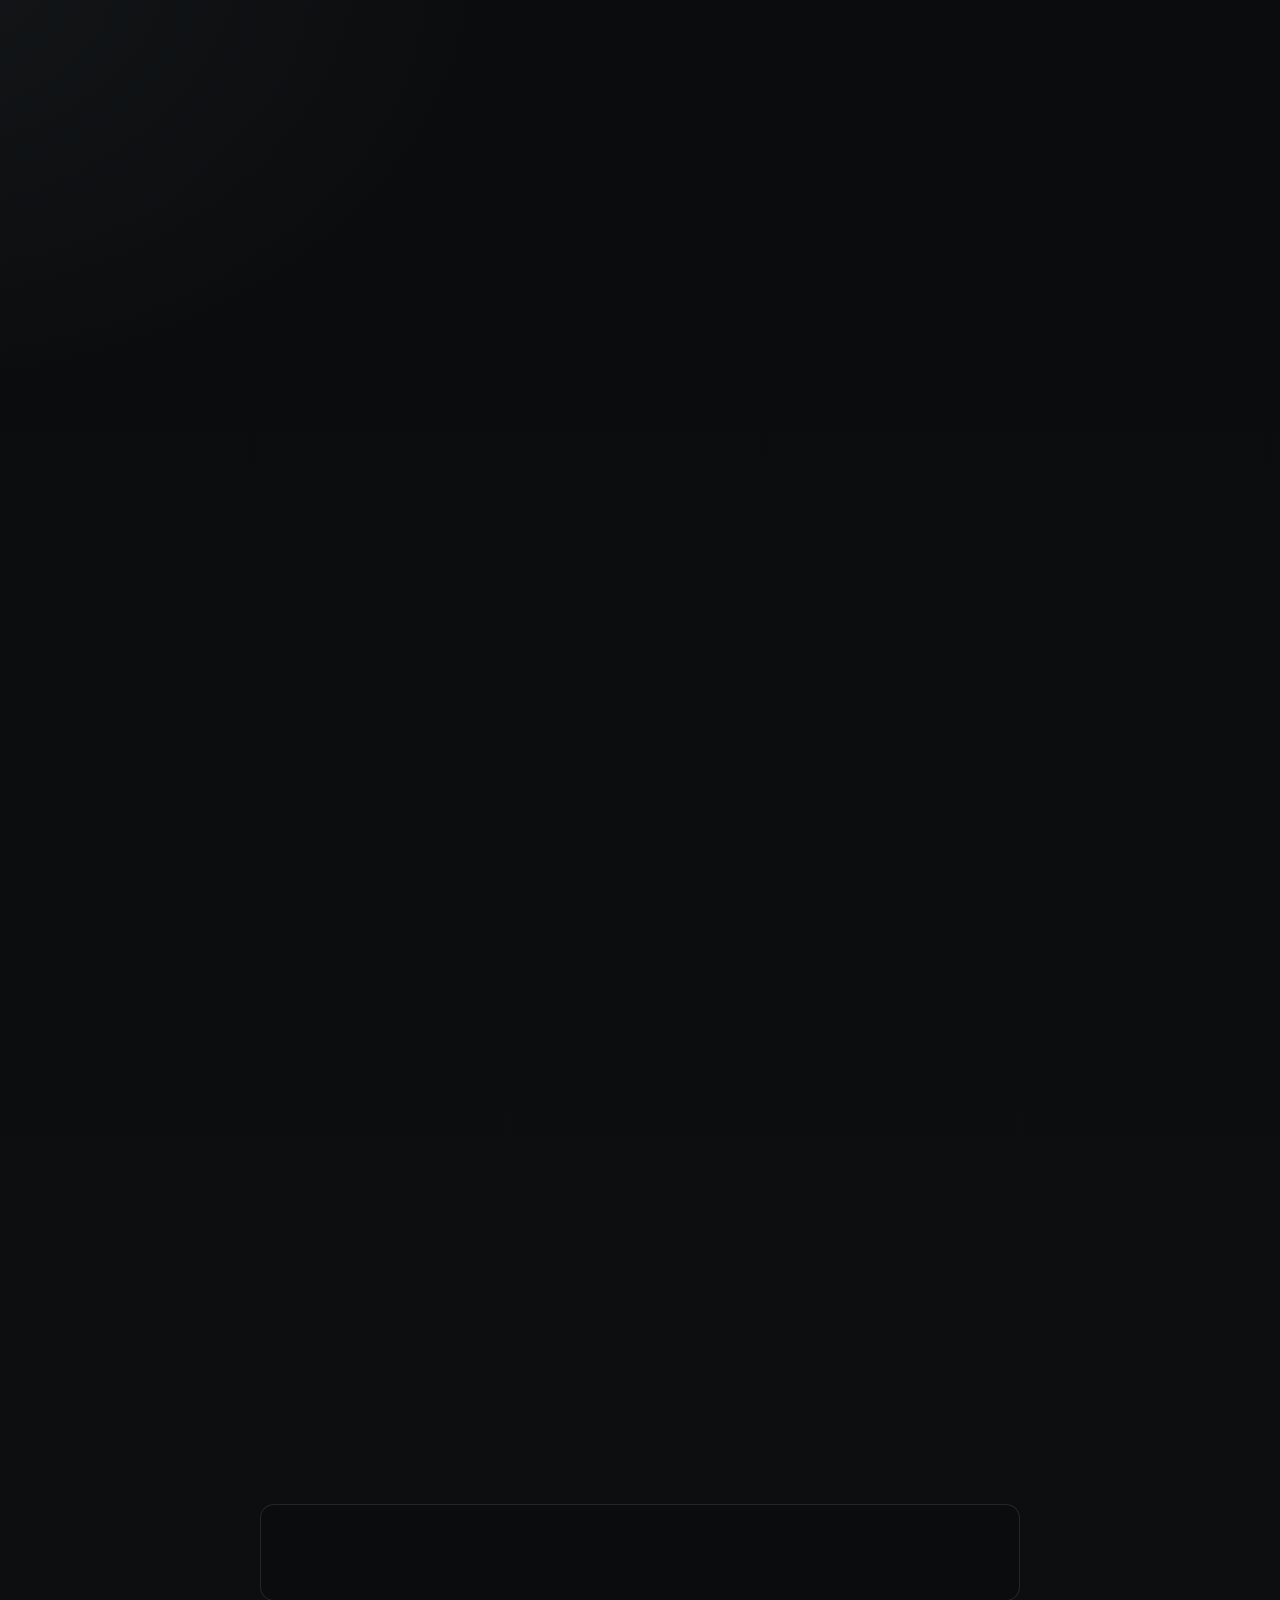
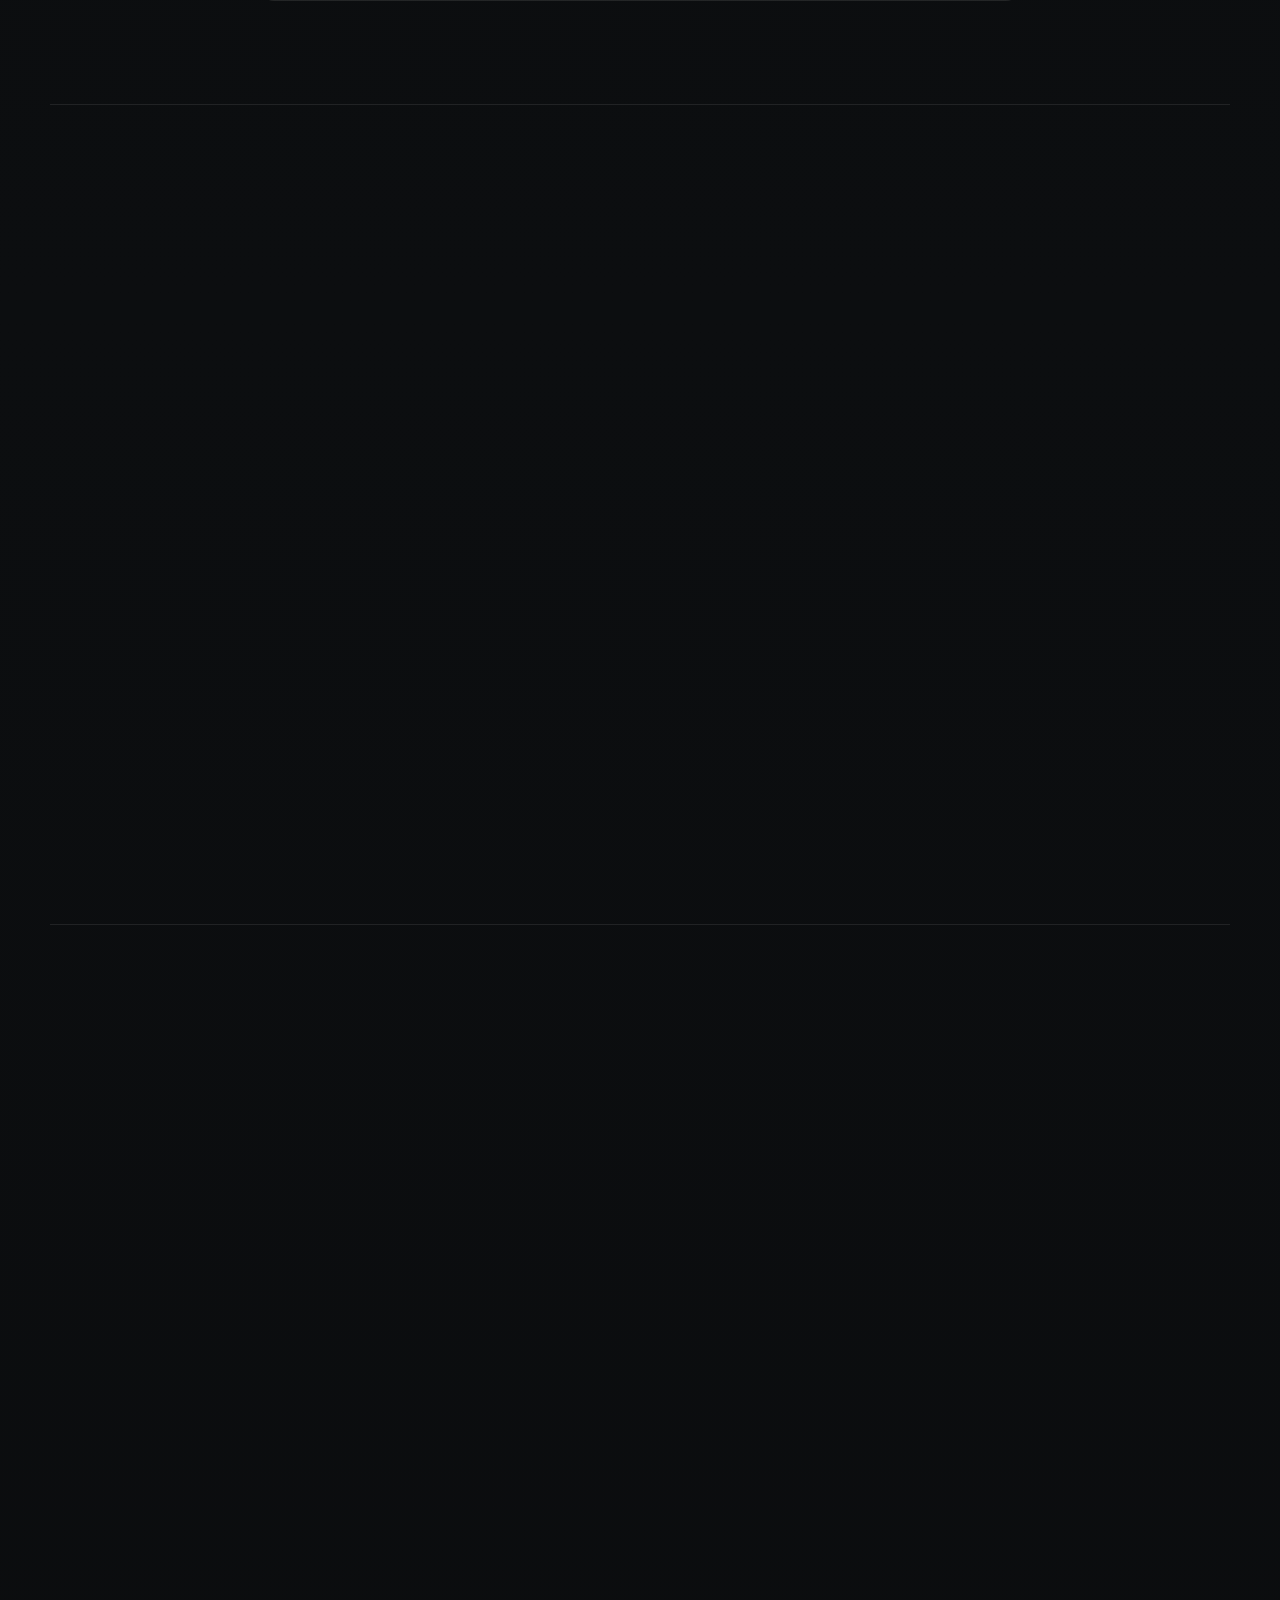
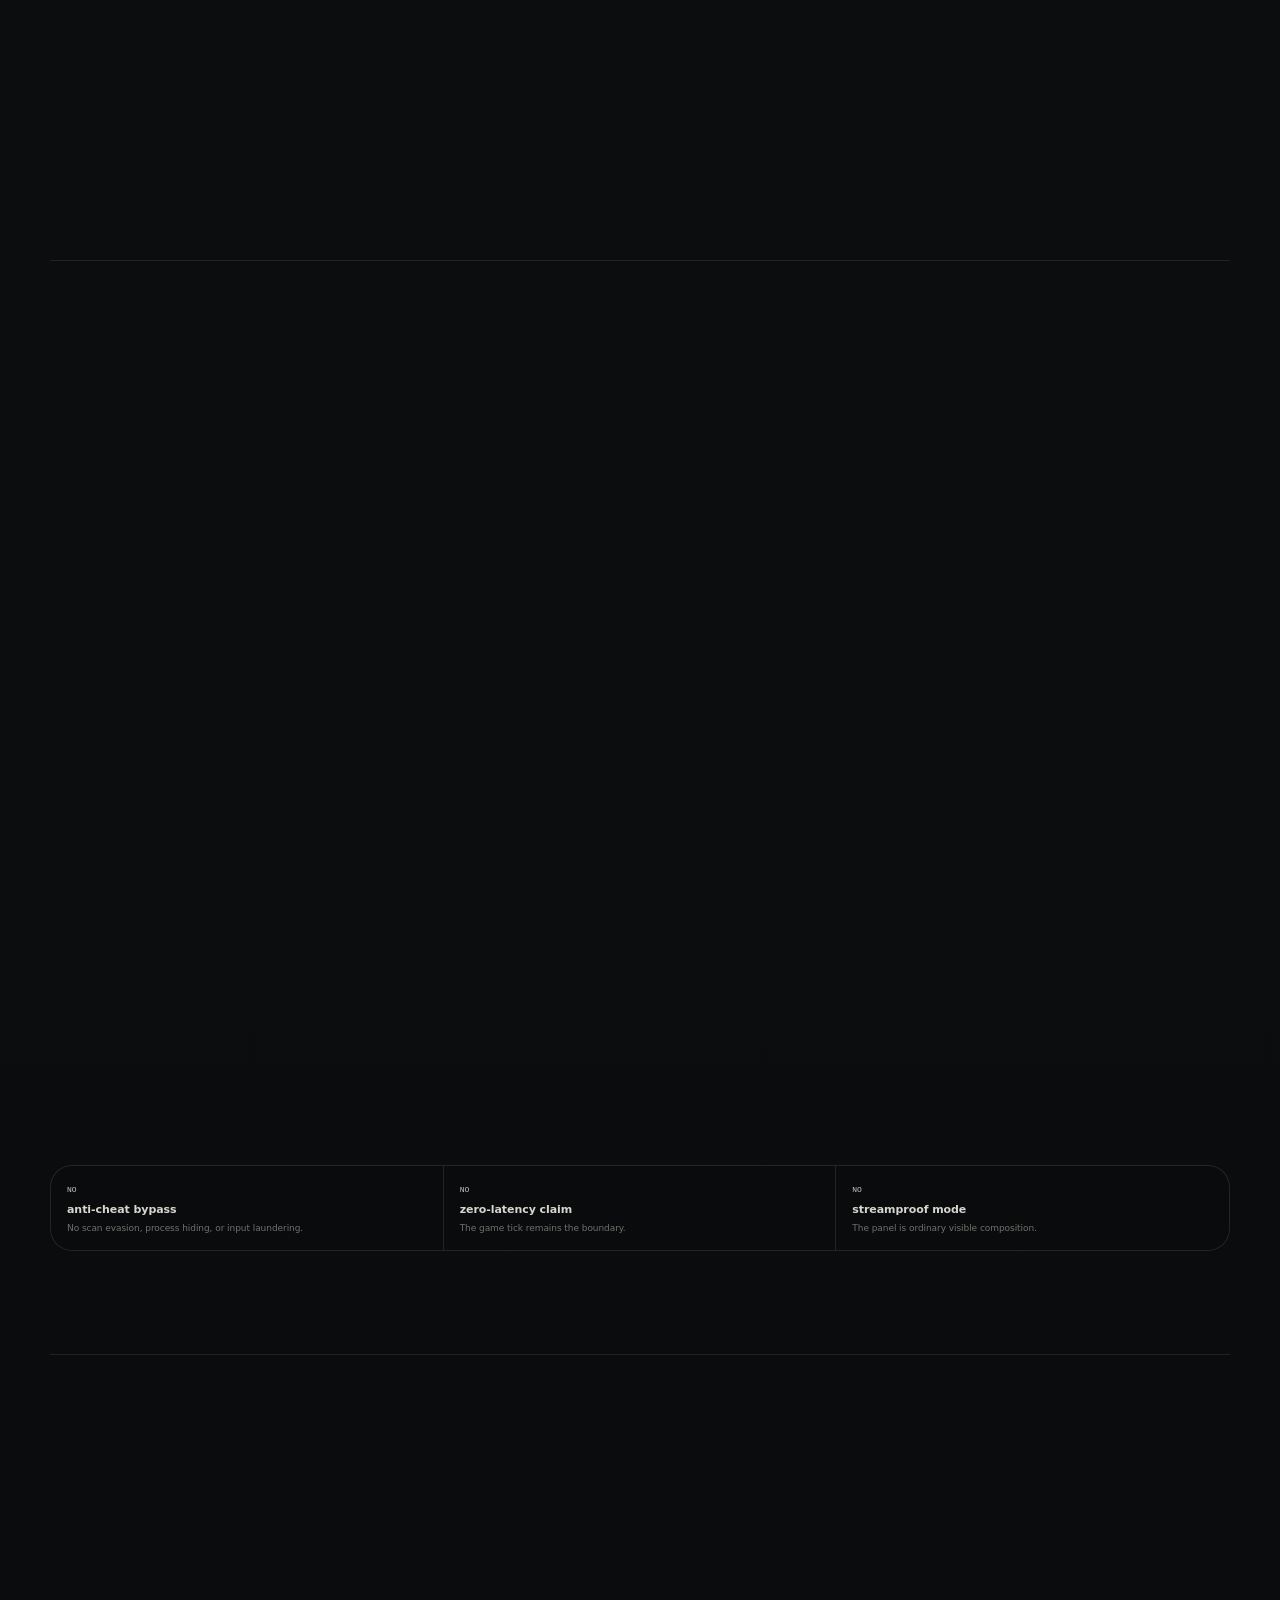
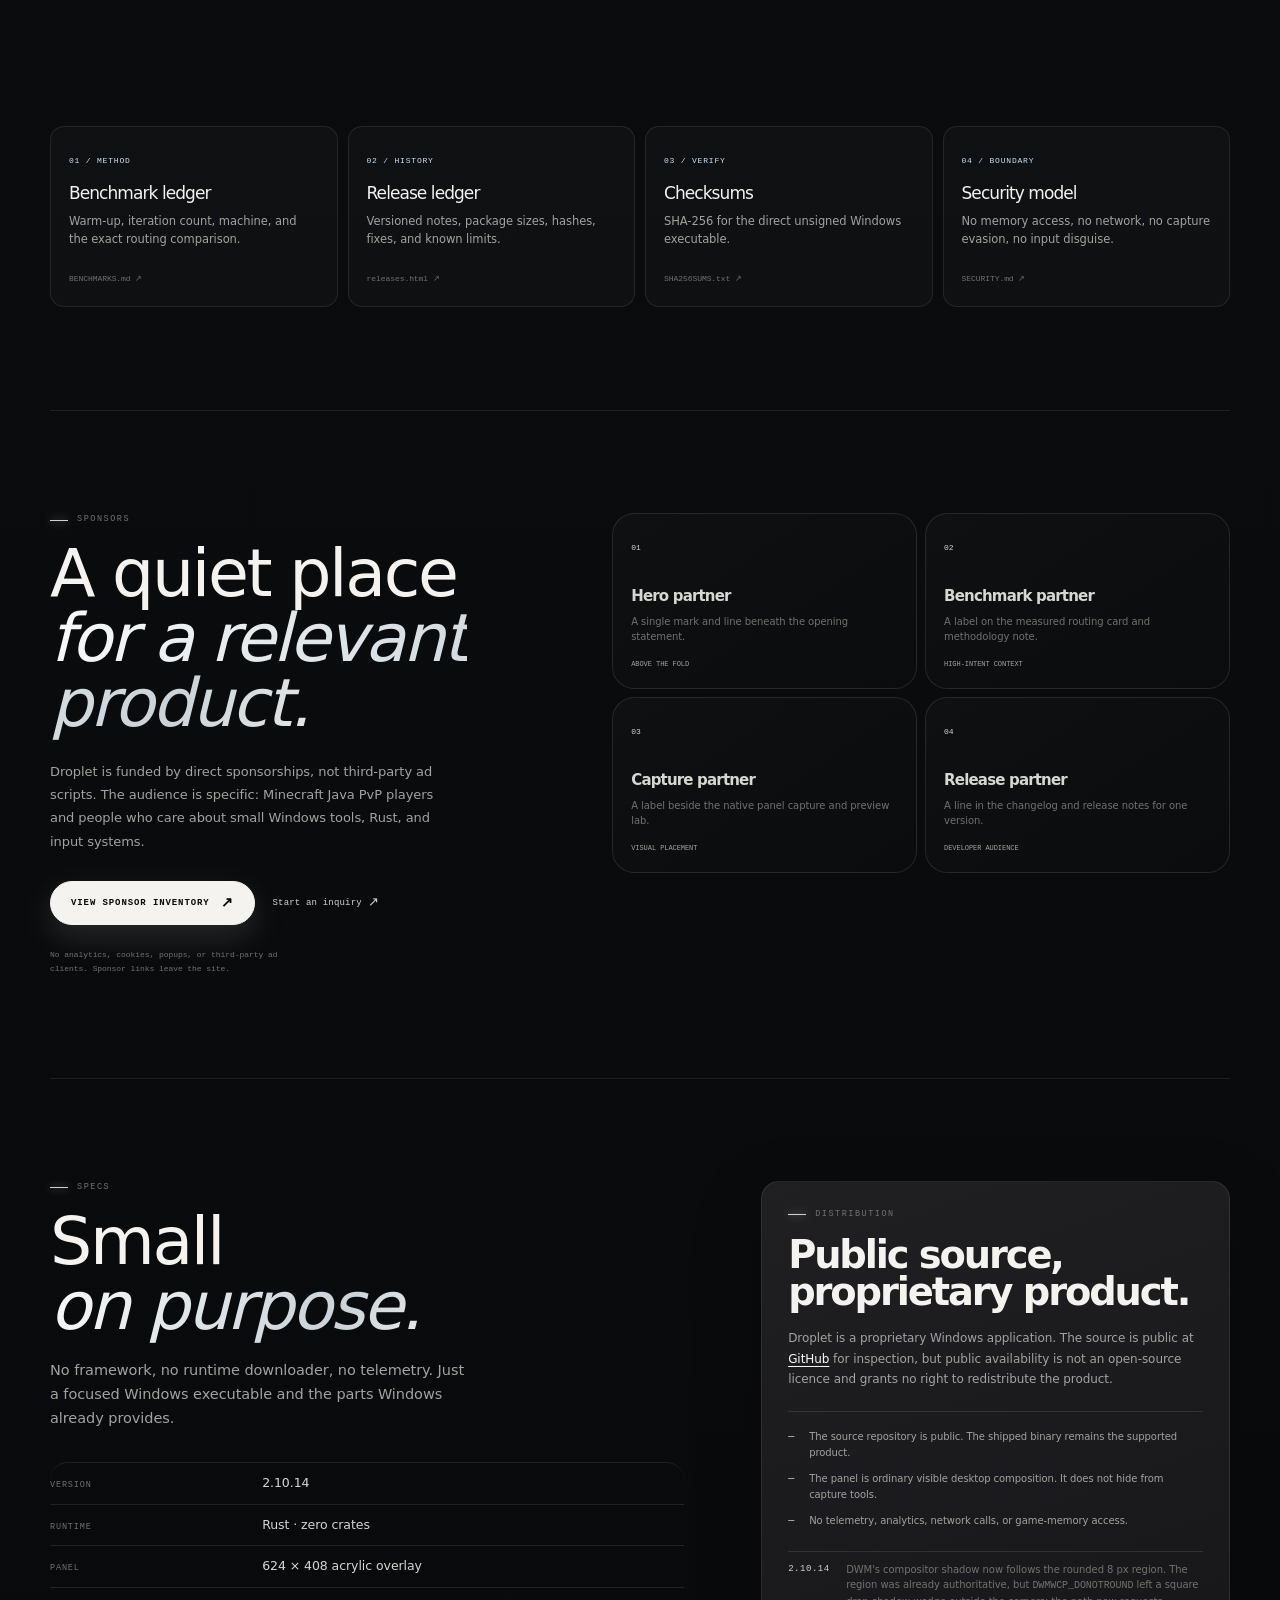
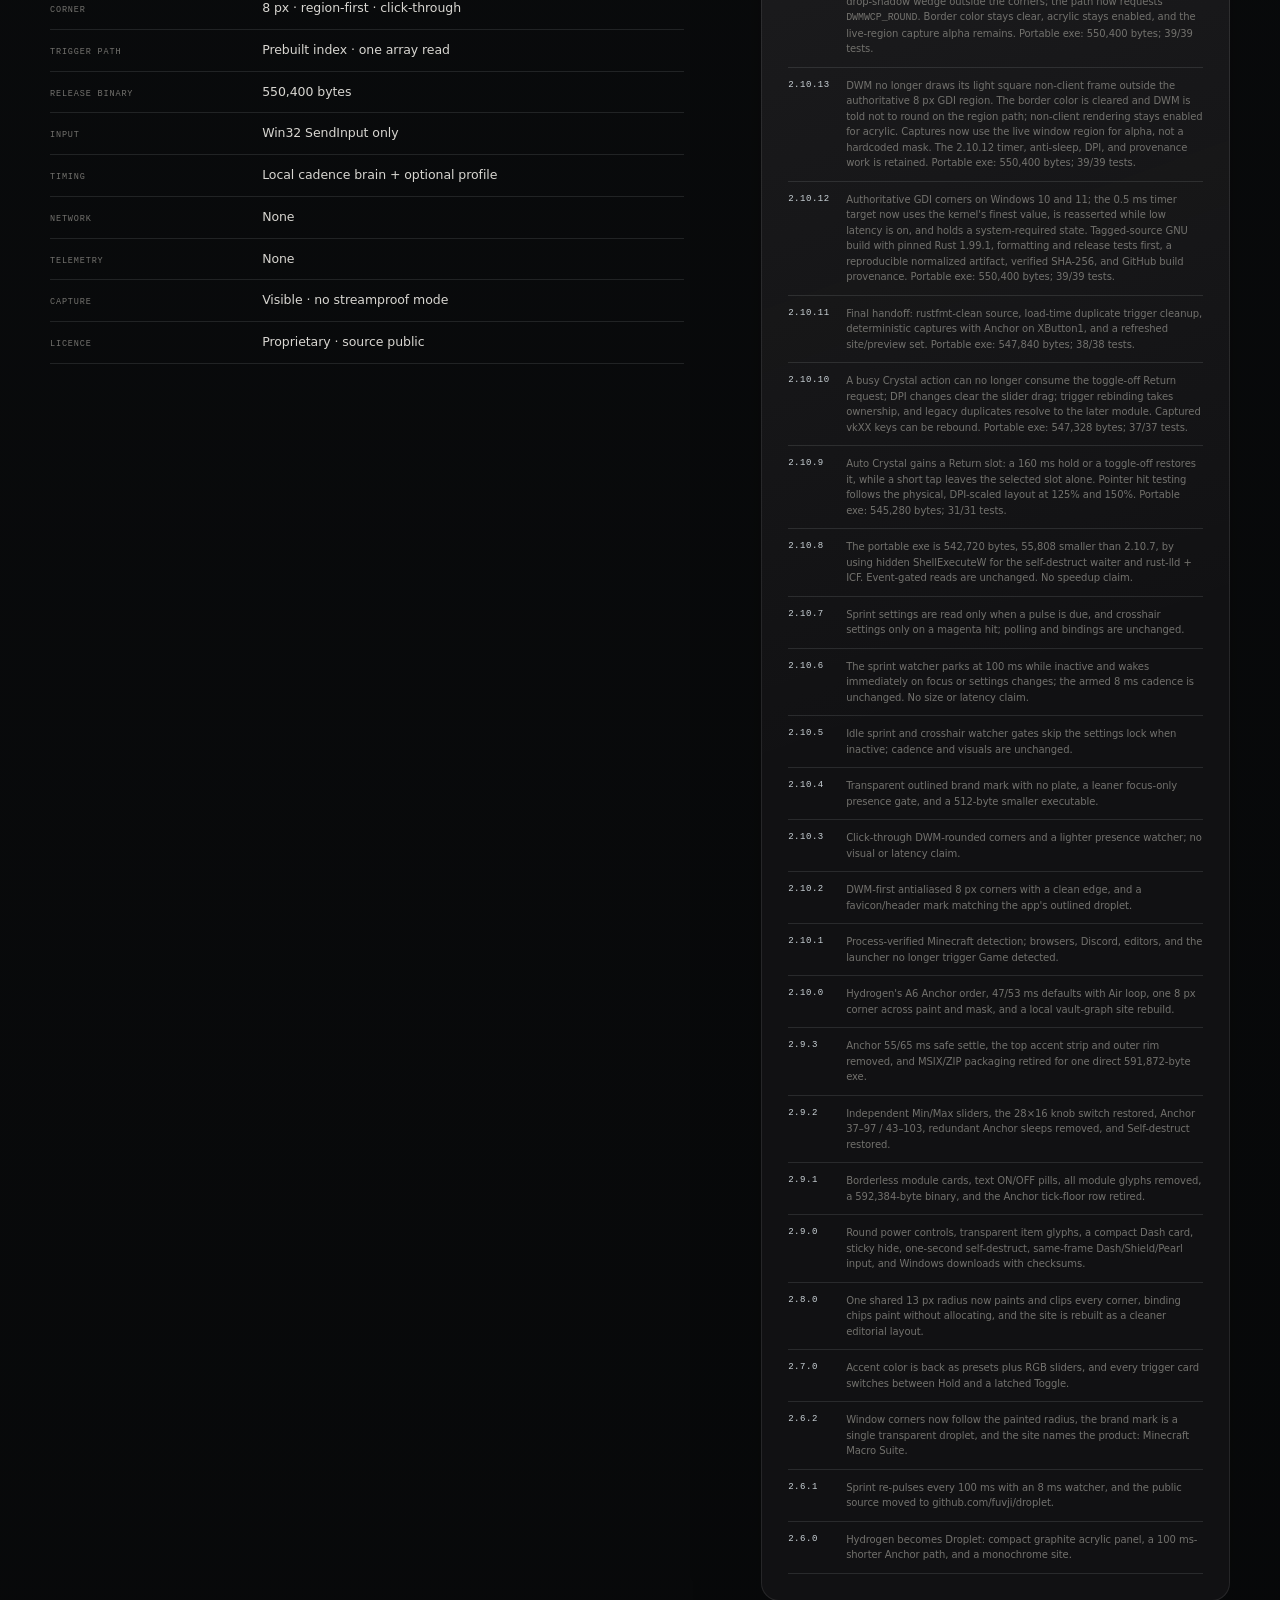
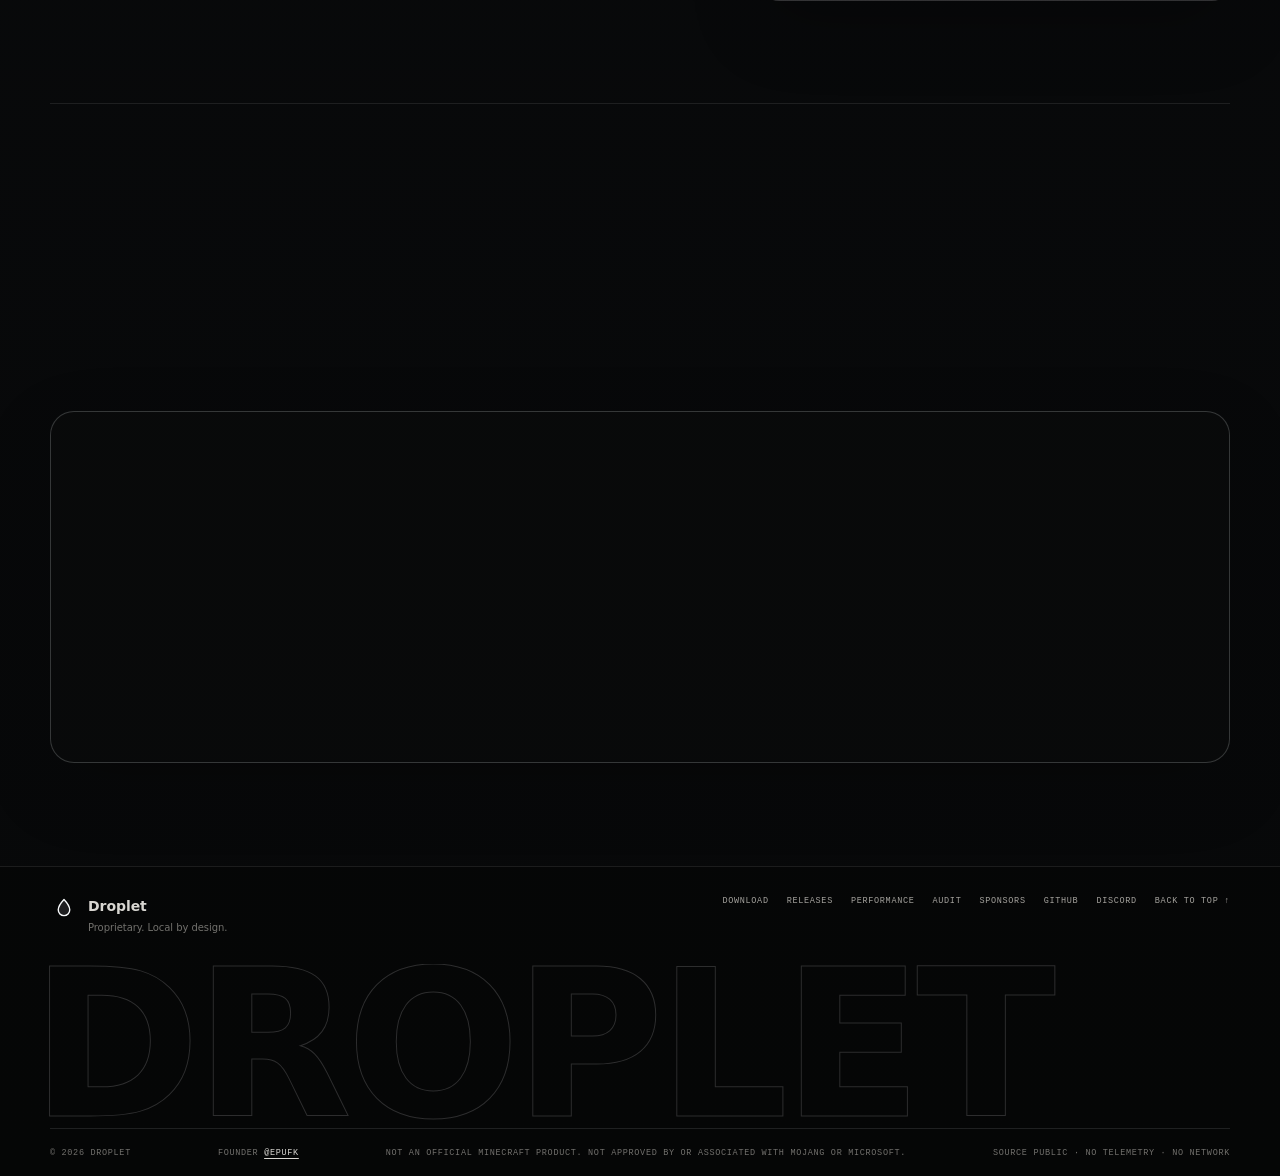
==== commit 77e07028: "Fix the square DWM shadow in 2.10.14. The GDI region was already rounded, but the region path told D" ====
--- a/site/public/index.html
+++ b/site/public/index.html
@@ -13,31 +13,31 @@
   <meta property="og:title" content="Droplet — Minecraft Zero Macro">
   <meta property="og:description" content="A compact, local Windows keyboard-and-mouse macro suite for Minecraft Java. Pre-indexed routing, exact sequences, no telemetry, no network calls, and no game-memory access.">
   <meta property="og:url" content="https://fuvji.github.io/droplet/">
-  <meta property="og:image" content="https://fuvji.github.io/droplet/assets/droplet-core.png?v=2.10.13">
+  <meta property="og:image" content="https://fuvji.github.io/droplet/assets/droplet-core.png?v=2.10.14">
   <meta property="og:image:width" content="624">
   <meta property="og:image:height" content="408">
   <meta property="og:image:alt" content="The Droplet Minecraft Macro Suite Core panel at native 624 by 408 size.">
   <meta name="twitter:card" content="summary_large_image">
   <meta name="twitter:title" content="Droplet — Minecraft Zero Macro">
   <meta name="twitter:description" content="A compact, local Minecraft Java macro suite for Windows. Exact sequences, visible composition, no game-memory access.">
-  <meta name="twitter:image" content="https://fuvji.github.io/droplet/assets/droplet-core.png?v=2.10.13">
-  <link rel="icon" href="favicon.ico?v=2.10.13-2" type="image/x-icon" sizes="any">
-  <link rel="icon" href="favicon.svg?v=2.10.13-2" type="image/svg+xml" sizes="any">
-  <link rel="icon" href="assets/favicon-32.png?v=2.10.13-2" sizes="32x32" type="image/png">
-  <link rel="icon" href="assets/favicon-16.png?v=2.10.13-2" sizes="16x16" type="image/png">
-  <link rel="apple-touch-icon" href="apple-touch-icon.png?v=2.10.13-2" sizes="180x180" type="image/png">
-  <link rel="apple-touch-icon-precomposed" href="apple-touch-icon.png?v=2.10.13-2" sizes="180x180" type="image/png">
-  <link rel="mask-icon" href="favicon.svg?v=2.10.13-2" color="#f4f3ef">
-  <link rel="manifest" href="site.webmanifest?v=2.10.13-2" type="application/manifest+json">
+  <meta name="twitter:image" content="https://fuvji.github.io/droplet/assets/droplet-core.png?v=2.10.14">
+  <link rel="icon" href="favicon.ico?v=2.10.14-2" type="image/x-icon" sizes="any">
+  <link rel="icon" href="favicon.svg?v=2.10.14-2" type="image/svg+xml" sizes="any">
+  <link rel="icon" href="assets/favicon-32.png?v=2.10.14-2" sizes="32x32" type="image/png">
+  <link rel="icon" href="assets/favicon-16.png?v=2.10.14-2" sizes="16x16" type="image/png">
+  <link rel="apple-touch-icon" href="apple-touch-icon.png?v=2.10.14-2" sizes="180x180" type="image/png">
+  <link rel="apple-touch-icon-precomposed" href="apple-touch-icon.png?v=2.10.14-2" sizes="180x180" type="image/png">
+  <link rel="mask-icon" href="favicon.svg?v=2.10.14-2" color="#f4f3ef">
+  <link rel="manifest" href="site.webmanifest?v=2.10.14-2" type="application/manifest+json">
   <meta name="application-name" content="Droplet">
   <meta name="apple-mobile-web-app-title" content="Droplet">
   <link rel="alternate" type="text/plain" href="llms.txt" title="Droplet plain-text summary">
-  <link rel="stylesheet" href="style.css?v=2.10.13-1">
-  <link rel="stylesheet" href="refine.css?v=2.10.13-1">
-  <link rel="stylesheet" href="vault.css?v=2.10.13">
-  <link rel="stylesheet" href="motion.css?v=2.10.13-4">
+  <link rel="stylesheet" href="style.css?v=2.10.14-1">
+  <link rel="stylesheet" href="refine.css?v=2.10.14-1">
+  <link rel="stylesheet" href="vault.css?v=2.10.14">
+  <link rel="stylesheet" href="motion.css?v=2.10.14-4">
   <script src="downloads.js" defer></script>
-  <script src="motion.js?v=2.10.13-6" defer></script>
+  <script src="motion.js?v=2.10.14-6" defer></script>
 </head>
 <body>
   <a class="skip-link" href="#main">Skip to content</a>
@@ -52,7 +52,7 @@
       <a class="brand" href="./" aria-label="Droplet home">
         <span class="brand-mark" aria-hidden="true"><svg viewBox="0 0 24 24"><path d="M12 2.7S5.7 9.4 5.7 14a6.3 6.3 0 0 0 12.6 0C18.3 9.4 12 2.7 12 2.7Z" fill="currentColor" fill-opacity=".11" stroke="currentColor" stroke-width="1.5" stroke-linejoin="round"/></svg></span>
         <span class="brand-name">Droplet</span>
-        <span class="brand-version">2.10.13</span>
+        <span class="brand-version">2.10.14</span>
       </a>
       <nav class="site-nav" aria-label="Primary">
         <a href="#download">Download</a>
@@ -107,7 +107,7 @@
           <a class="button button-primary" href="downloads/droplet.exe" download data-download-primary><span data-download-label>Download exe</span> <span aria-hidden="true">↓</span></a>
           <a class="button button-quiet" href="#performance">Read the measurements</a>
         </div>
-        <p class="hero-download-note">2.10.13 · Windows x64 · single portable exe</p>
+        <p class="hero-download-note">2.10.14 · Windows x64 · single portable exe</p>
         <ul class="hero-notes" aria-label="Product boundaries">
           <li>Keyboard + mouse only</li>
           <li>Visible to capture</li>
@@ -115,9 +115,9 @@
         </ul>
       </div>
 
-      <aside class="console-card" aria-label="Droplet 2.10.13 runtime card">
+      <aside class="console-card" aria-label="Droplet 2.10.14 runtime card">
         <div class="console-head">
-          <span>Runtime / 2.10.13</span>
+          <span>Runtime / 2.10.14</span>
           <span class="status-live"><i aria-hidden="true"></i>Local</span>
         </div>
         <div class="console-main">
@@ -176,7 +176,7 @@
       </div>
       <div class="vault-shell">
         <div class="vault-toolbar">
-          <span><i aria-hidden="true"></i>Vault / 2.10.13</span>
+          <span><i aria-hidden="true"></i>Vault / 2.10.14</span>
           <span>Nodes 13</span>
           <span>Edges 18</span>
           <span>Outbound 0</span>
@@ -312,7 +312,7 @@
           <small>No .dmg, .zip, or .img is published because no macOS build exists.</small>
         </article>
       </div>
-      <p class="download-note"><strong>2.10.13 fixes:</strong> the 8 px window region is authoritative on Windows 10 and 11, and DWM no longer draws its light square frame outside it. The region path clears the border color and tells DWM not to round, so there is one real silhouette; non-client rendering stays enabled for the acrylic backdrop. Published captures now take their alpha from the live window region instead of a decorative mask. Low latency still requests the kernel's finest timer value, reasserts 0.5 ms while enabled, and holds a system-required execution state. The OS can still deny 0.5 ms on hardware that does not expose it, and the UI reports the value actually granted.</p>
+      <p class="download-note"><strong>2.10.14 fixes:</strong> DWM's shadow now follows the rounded 8 px region instead of drawing a square corner wedge. The region path asks DWM for <code>DWMWCP_ROUND</code> rather than <code>DONOTROUND</code>; the border stays clear and acrylic stays enabled. Published captures use the live window region for alpha instead of a decorative mask. Low latency still requests the kernel's finest timer value, reasserts 0.5 ms while enabled, and holds a system-required execution state. The OS can still deny 0.5 ms on hardware that does not expose it, and the UI reports the value actually granted.</p>
       <p class="download-note" data-platform-note>Droplet ships a Windows x64 build. This page checks your platform locally and never sends it anywhere.</p>
       <div class="download-verify">
         <span>Verify</span><code>sha256sum -c SHA256SUMS.txt</code>
@@ -339,7 +339,7 @@
               <strong>202.39 <small>ns</small></strong>
             </div>
             <div class="benchmark-row is-fast">
-              <div class="bench-label"><span>Indexed route</span><small>2.10.13</small></div>
+              <div class="bench-label"><span>Indexed route</span><small>2.10.14</small></div>
               <div class="bench-track"><i class="bar-thin"></i></div>
               <strong>0.45 <small>ns</small></strong>
             </div>
@@ -369,7 +369,7 @@
       </div>
 
       <div class="measure-card">
-        <div class="measure-head"><span>Measurement detail</span><span>Release 2.10.13</span></div>
+        <div class="measure-head"><span>Measurement detail</span><span>Release 2.10.14</span></div>
         <table class="measure-table">
           <thead><tr><th>Metric</th><th>Result</th><th>Method</th></tr></thead>
           <tbody>
@@ -414,16 +414,16 @@
 
       <figure class="media-frame">
         <div class="media-bar">
-          <span class="media-title">CORE / 2.10.13</span>
+          <span class="media-title">CORE / 2.10.14</span>
           <span class="media-meta">624 × 408</span>
           <span class="media-live"><i aria-hidden="true"></i>Native capture</span>
         </div>
         <div class="media-image">
-          <img src="assets/droplet-core.png?v=2.10.13" width="624" height="408" alt="The Droplet 2.10.13 Core panel showing Shield, Mace, Potion, Breach, Auto Use, and Dash modules with their bindings and timing controls." loading="lazy" decoding="async">
+          <img src="assets/droplet-core.png?v=2.10.14" width="624" height="408" alt="The Droplet 2.10.14 Core panel showing Shield, Mace, Potion, Breach, Auto Use, and Dash modules with their bindings and timing controls." loading="lazy" decoding="async">
           <span class="scanline" aria-hidden="true"></span>
         </div>
         <figcaption class="media-caption">
-          <span>Core tab, native size, captured from the 2.10.13 build.</span>
+          <span>Core tab, native size, captured from the 2.10.14 build.</span>
           <span>Windows 10 / 11 · 100% DPI</span>
         </figcaption>
       </figure>
@@ -442,19 +442,19 @@
         </div>
         <div class="preview-stage">
           <figure class="preview-pane pane-core">
-            <img src="assets/droplet-core.png?v=2.10.13" width="624" height="408" alt="Native Core tab with Shield, Mace, Potion, Breach, Auto Use, and Dash controls." loading="lazy" decoding="async">
+            <img src="assets/droplet-core.png?v=2.10.14" width="624" height="408" alt="Native Core tab with Shield, Mace, Potion, Breach, Auto Use, and Dash controls." loading="lazy" decoding="async">
             <figcaption><span>Core / combat modules</span><span>Native 624 × 408</span></figcaption>
           </figure>
           <figure class="preview-pane pane-crystal">
-            <img src="assets/droplet-crystal.png?v=2.10.13" width="624" height="408" alt="Native Crystal tab with Auto Crystal, Anchor, Hover Totem, and Pearl controls." loading="lazy" decoding="async">
+            <img src="assets/droplet-crystal.png?v=2.10.14" width="624" height="408" alt="Native Crystal tab with Auto Crystal, Anchor, Hover Totem, and Pearl controls." loading="lazy" decoding="async">
             <figcaption><span>Crystal / anchor + totem</span><span>Native 624 × 408</span></figcaption>
           </figure>
           <figure class="preview-pane pane-assist">
-            <img src="assets/droplet-assist.png?v=2.10.13" width="624" height="408" alt="Native Assist tab with Fast Use, Sprint, Ghost Click, and W-Tap timing controls." loading="lazy" decoding="async">
+            <img src="assets/droplet-assist.png?v=2.10.14" width="624" height="408" alt="Native Assist tab with Fast Use, Sprint, Ghost Click, and W-Tap timing controls." loading="lazy" decoding="async">
             <figcaption><span>Assist / timing tools</span><span>Native 624 × 408</span></figcaption>
           </figure>
           <figure class="preview-pane pane-system">
-            <img src="assets/droplet-system.png?v=2.10.13" width="624" height="408" alt="Native System tab with appearance, session, danger zone, and performance controls." loading="lazy" decoding="async">
+            <img src="assets/droplet-system.png?v=2.10.14" width="624" height="408" alt="Native System tab with appearance, session, danger zone, and performance controls." loading="lazy" decoding="async">
             <figcaption><span>System / appearance + session</span><span>Native 624 × 408</span></figcaption>
           </figure>
         </div>
@@ -478,10 +478,10 @@
         <div class="capture-frame">
           <div class="capture-chrome"><span>UI REEL / FOUR TABS</span><span>624 × 408 STILLS</span><span class="status-live"><i aria-hidden="true"></i>Visible</span></div>
           <div class="capture-image capture-reel" role="img" aria-label="Silent CSS crossfade of the native Core, Crystal, Assist, and System panels. Native stills, not gameplay.">
-            <img class="reel-frame" src="assets/droplet-core.png?v=2.10.13" width="624" height="408" alt="" loading="lazy" decoding="async">
-            <img class="reel-frame reel-2" src="assets/droplet-crystal.png?v=2.10.13" width="624" height="408" alt="" loading="lazy" decoding="async">
-            <img class="reel-frame reel-3" src="assets/droplet-assist.png?v=2.10.13" width="624" height="408" alt="" loading="lazy" decoding="async">
-            <img class="reel-frame reel-4" src="assets/droplet-system.png?v=2.10.13" width="624" height="408" alt="" loading="lazy" decoding="async">
+            <img class="reel-frame" src="assets/droplet-core.png?v=2.10.14" width="624" height="408" alt="" loading="lazy" decoding="async">
+            <img class="reel-frame reel-2" src="assets/droplet-crystal.png?v=2.10.14" width="624" height="408" alt="" loading="lazy" decoding="async">
+            <img class="reel-frame reel-3" src="assets/droplet-assist.png?v=2.10.14" width="624" height="408" alt="" loading="lazy" decoding="async">
+            <img class="reel-frame reel-4" src="assets/droplet-system.png?v=2.10.14" width="624" height="408" alt="" loading="lazy" decoding="async">
             <span class="capture-tag">NATIVE UI / NOT GAMEPLAY</span>
           </div>
           <div class="capture-caption"><span>Core → Crystal → Assist → System</span><span>Silent stills, crossfaded</span></div>
@@ -543,7 +543,7 @@
         </div>
 
         <div class="audit-panel">
-          <div class="audit-head"><span>Release audit</span><span>2.10.13 / 2026-11-16</span></div>
+          <div class="audit-head"><span>Release audit</span><span>2.10.14 / 2026-11-16</span></div>
           <ul class="audit-list">
             <li><span class="audit-name">Trigger routing</span><span class="audit-value">0.45 ns indexed</span><span class="audit-state is-pass">measured</span></li>
             <li><span class="audit-name">Runtime dependencies</span><span class="audit-value">0</span><span class="audit-state is-pass">pass</span></li>
@@ -619,7 +619,7 @@
             <p class="section-lede">No framework, no runtime downloader, no telemetry. Just a focused Windows executable and the parts Windows already provides.</p>
           </div>
           <dl class="spec-list">
-            <div class="spec-row"><dt>Version</dt><dd>2.10.13</dd></div>
+            <div class="spec-row"><dt>Version</dt><dd>2.10.14</dd></div>
             <div class="spec-row"><dt>Runtime</dt><dd>Rust · zero crates</dd></div>
             <div class="spec-row"><dt>Panel</dt><dd>624 × 408 acrylic overlay</dd></div>
             <div class="spec-row"><dt>Corner</dt><dd>8 px · region-first · click-through</dd></div>
@@ -644,6 +644,7 @@
             <li>No telemetry, analytics, network calls, or game-memory access.</li>
           </ul>
           <div class="release-notes">
+            <div><span>2.10.14</span><p>DWM's compositor shadow now follows the rounded 8 px region. The region was already authoritative, but <code>DWMWCP_DONOTROUND</code> left a square drop-shadow wedge outside the corners; the path now requests <code>DWMWCP_ROUND</code>. Border color stays clear, acrylic stays enabled, and the live-region capture alpha remains. Portable exe: 550,400 bytes; 39/39 tests.</p></div>
             <div><span>2.10.13</span><p>DWM no longer draws its light square non-client frame outside the authoritative 8 px GDI region. The border color is cleared and DWM is told not to round on the region path; non-client rendering stays enabled for acrylic. Captures now use the live window region for alpha, not a hardcoded mask. The 2.10.12 timer, anti-sleep, DPI, and provenance work is retained. Portable exe: 550,400 bytes; 39/39 tests.</p></div>
             <div><span>2.10.12</span><p>Authoritative GDI corners on Windows 10 and 11; the 0.5 ms timer target now uses the kernel's finest value, is reasserted while low latency is on, and holds a system-required state. Tagged-source GNU build with pinned Rust 1.99.1, formatting and release tests first, a reproducible normalized artifact, verified SHA-256, and GitHub build provenance. Portable exe: 550,400 bytes; 39/39 tests.</p></div>
             <div><span>2.10.11</span><p>Final handoff: rustfmt-clean source, load-time duplicate trigger cleanup, deterministic captures with Anchor on XButton1, and a refreshed site/preview set. Portable exe: 547,840 bytes; 38/38 tests.</p></div>
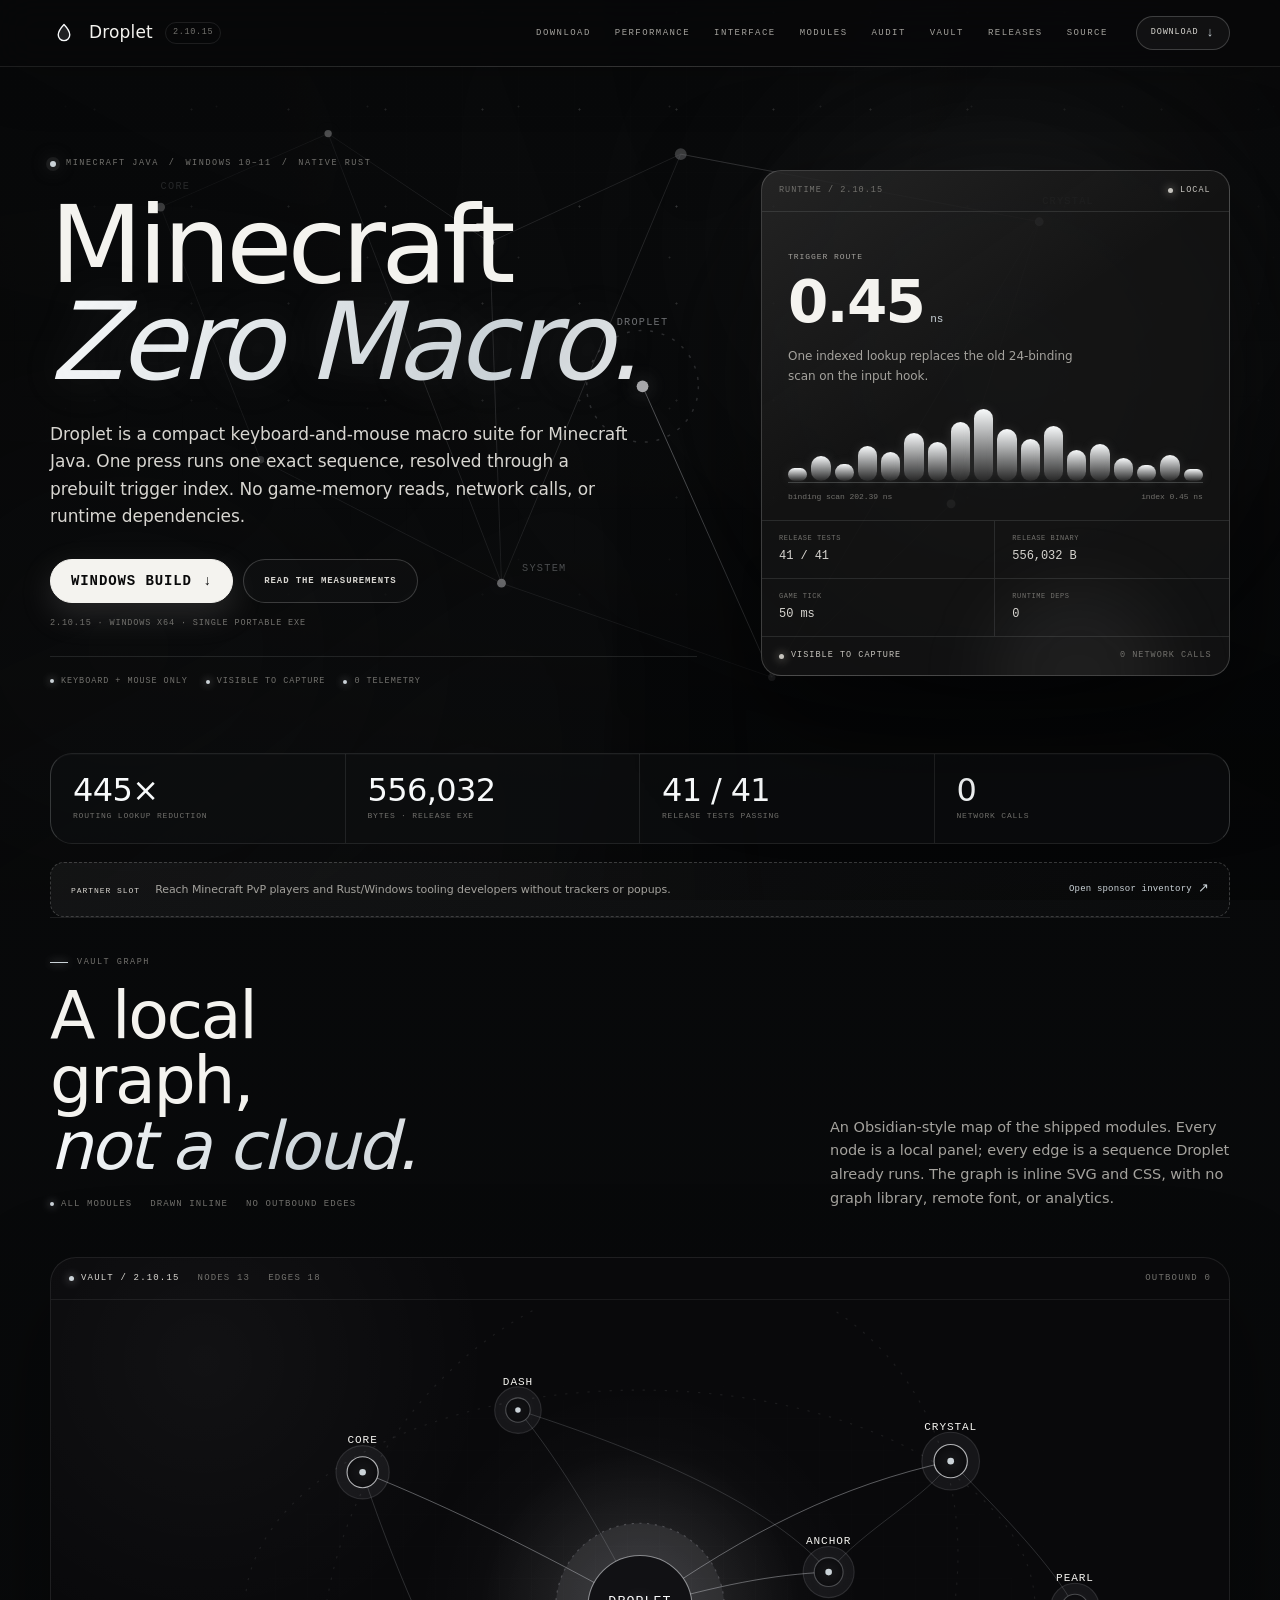
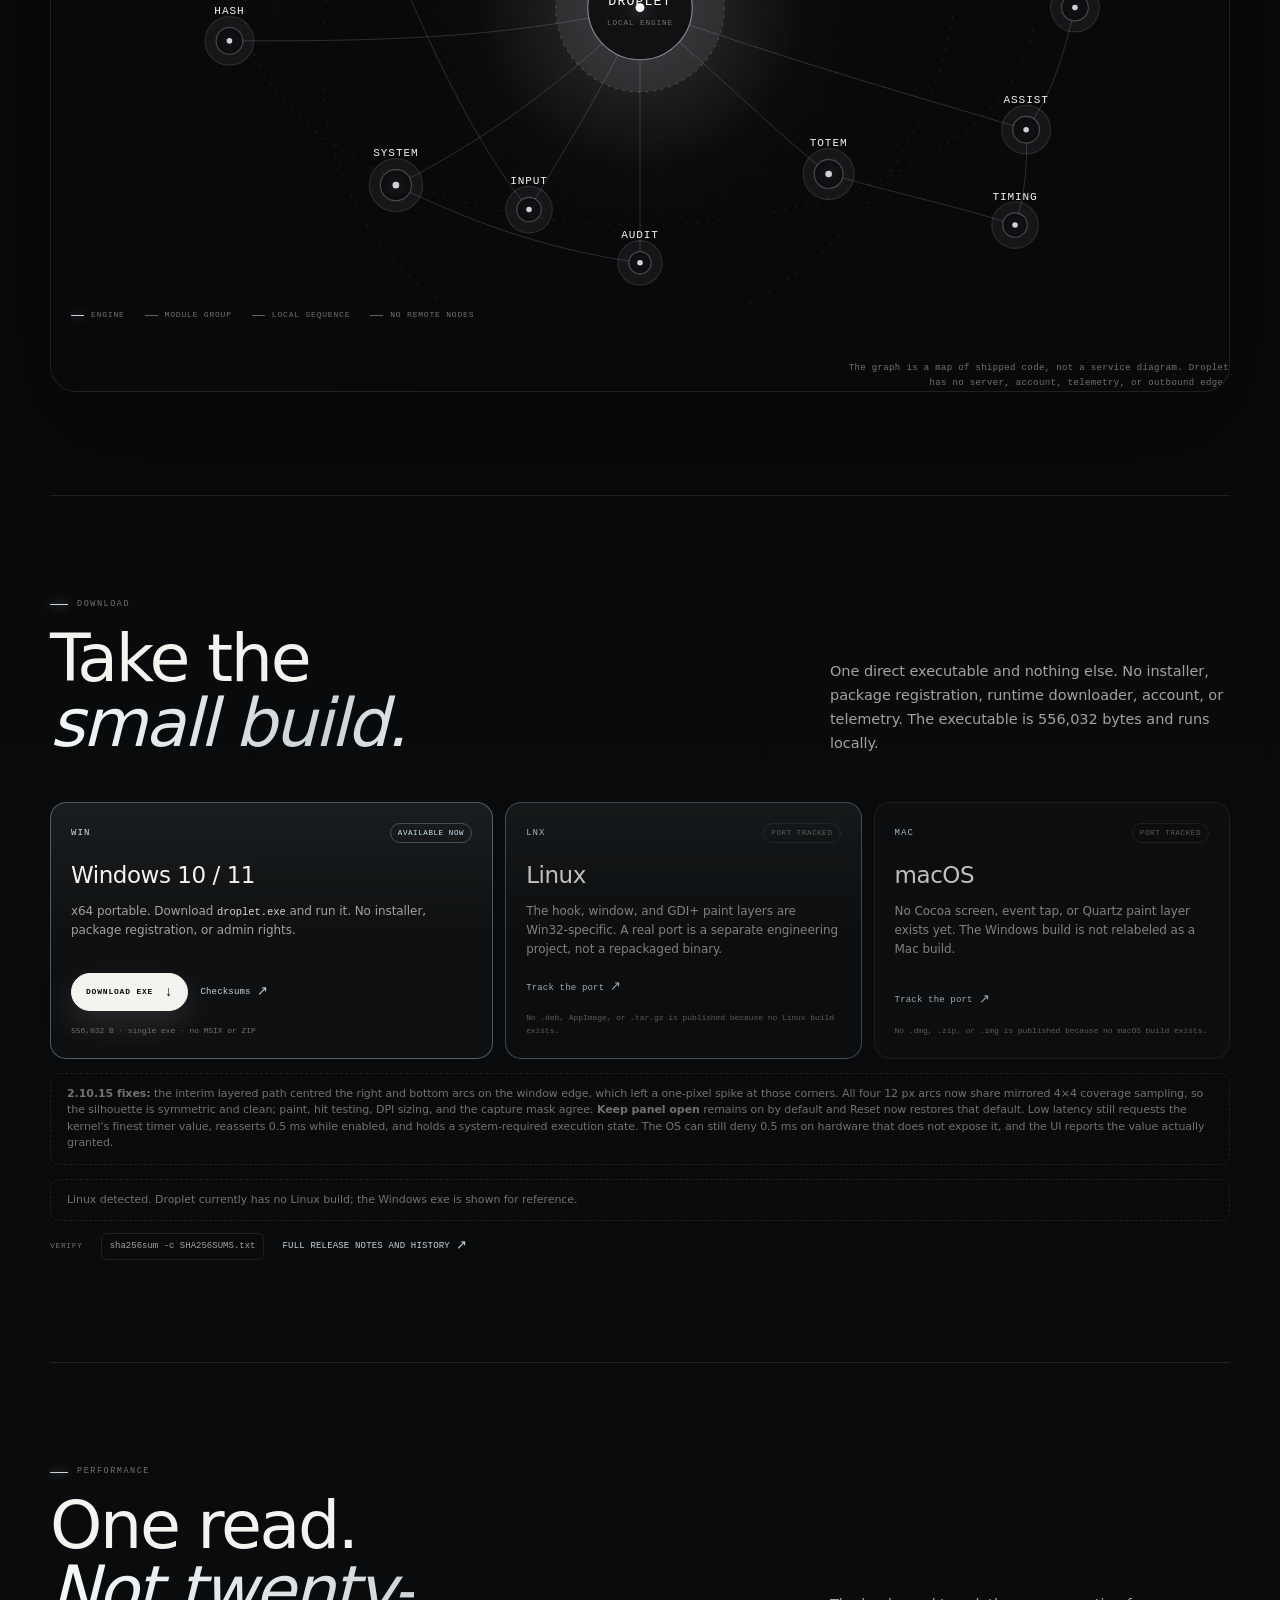
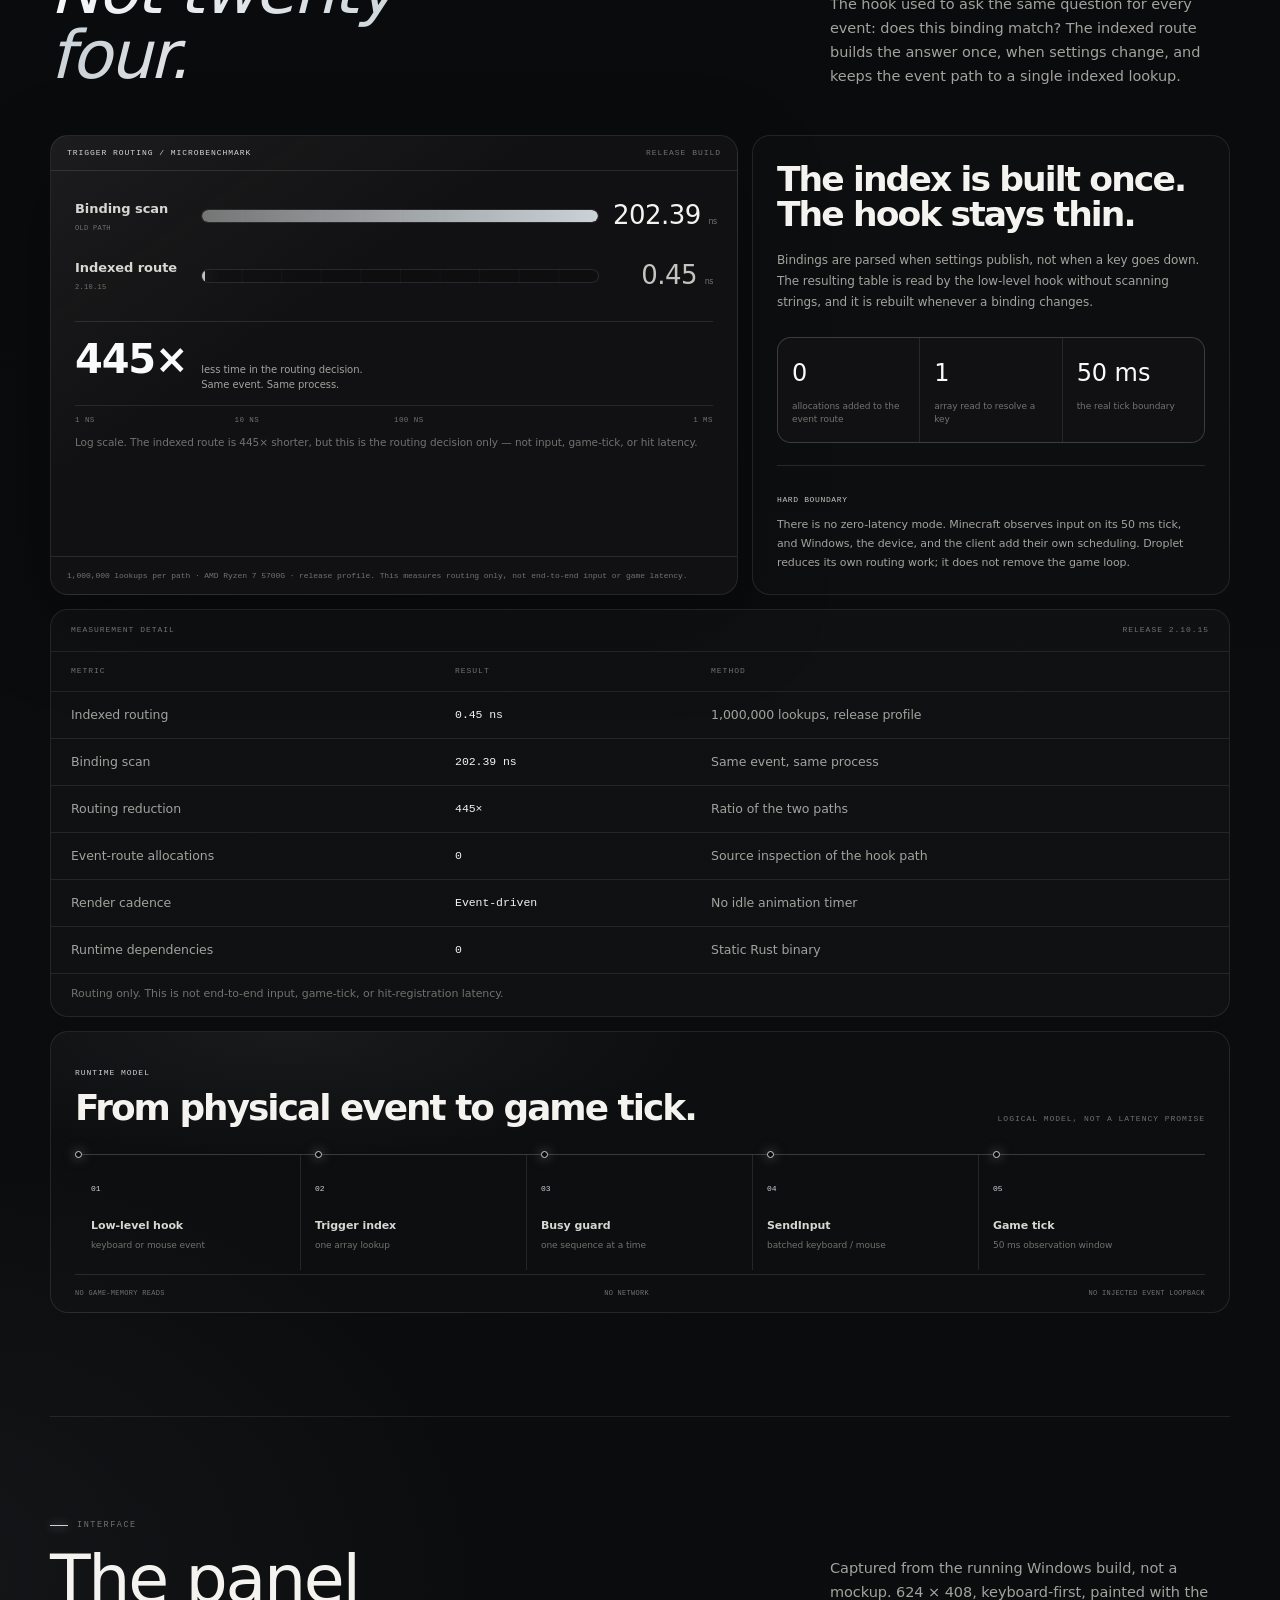
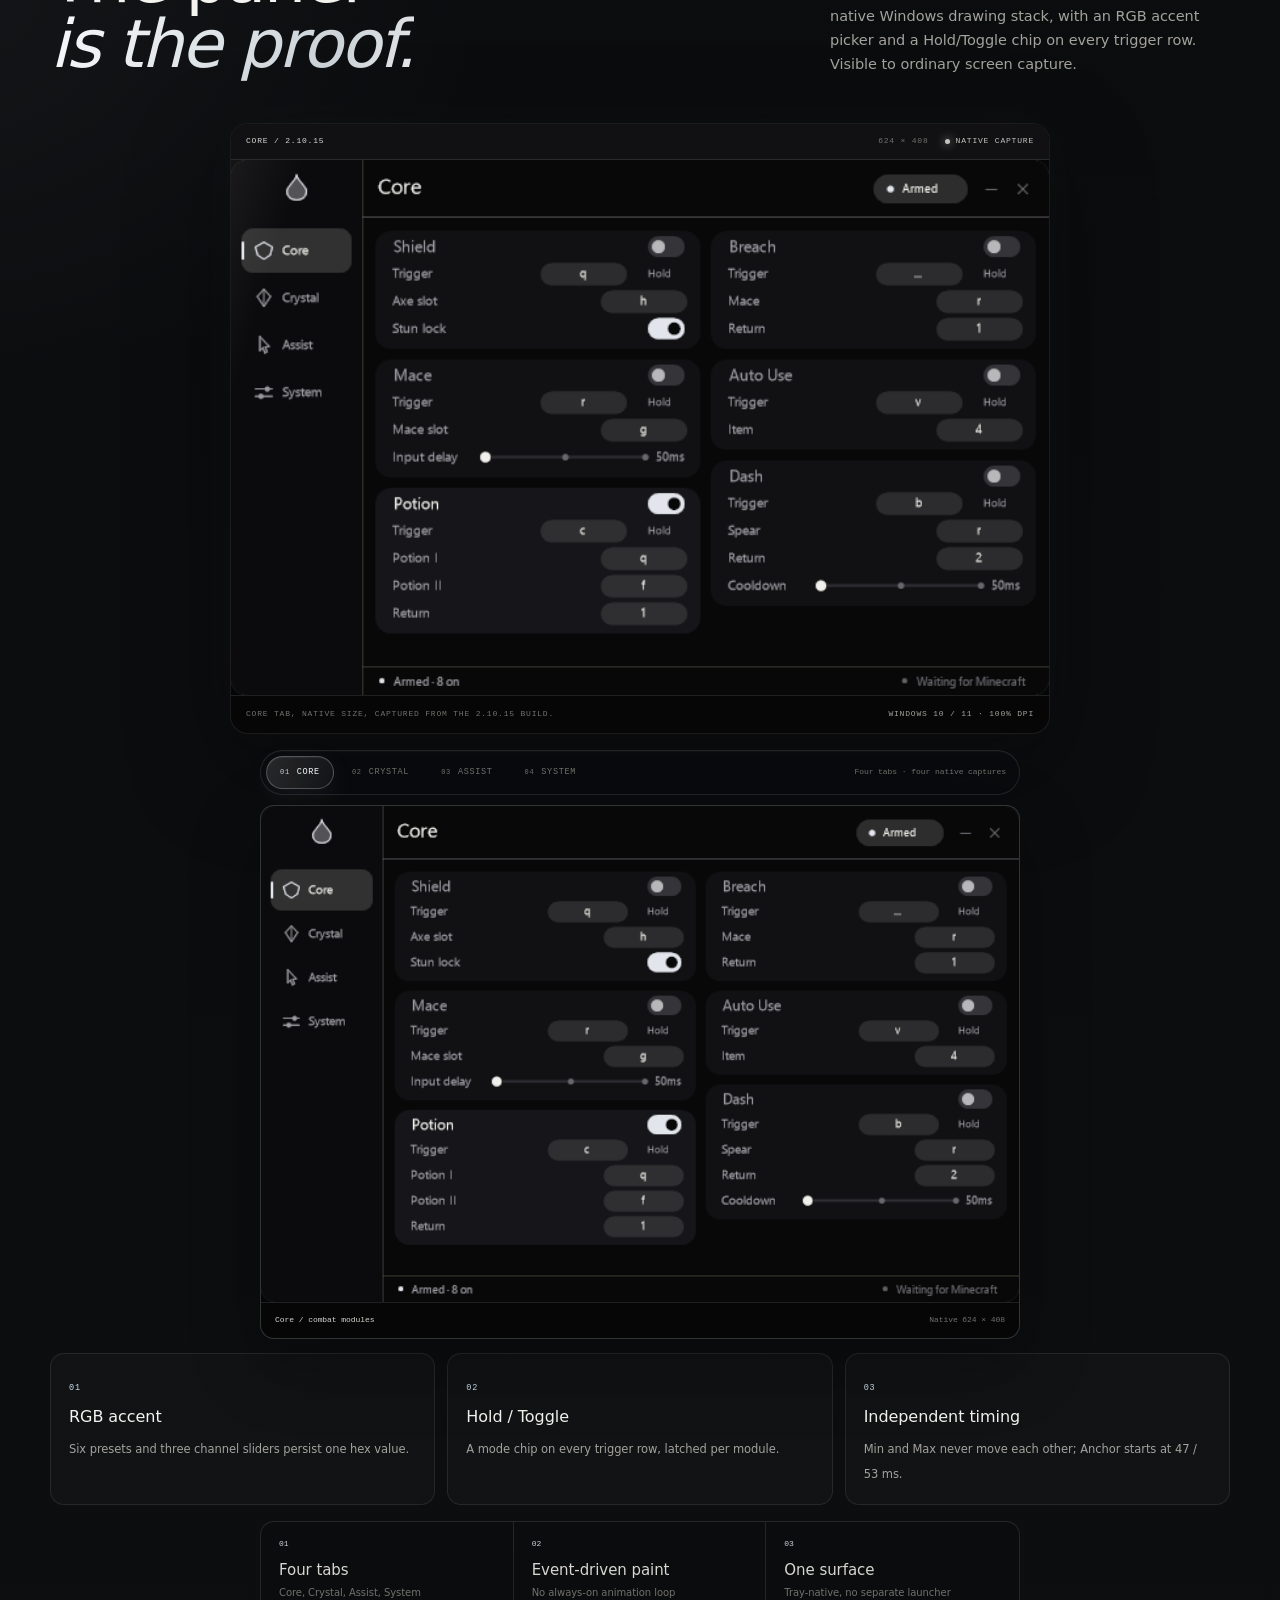
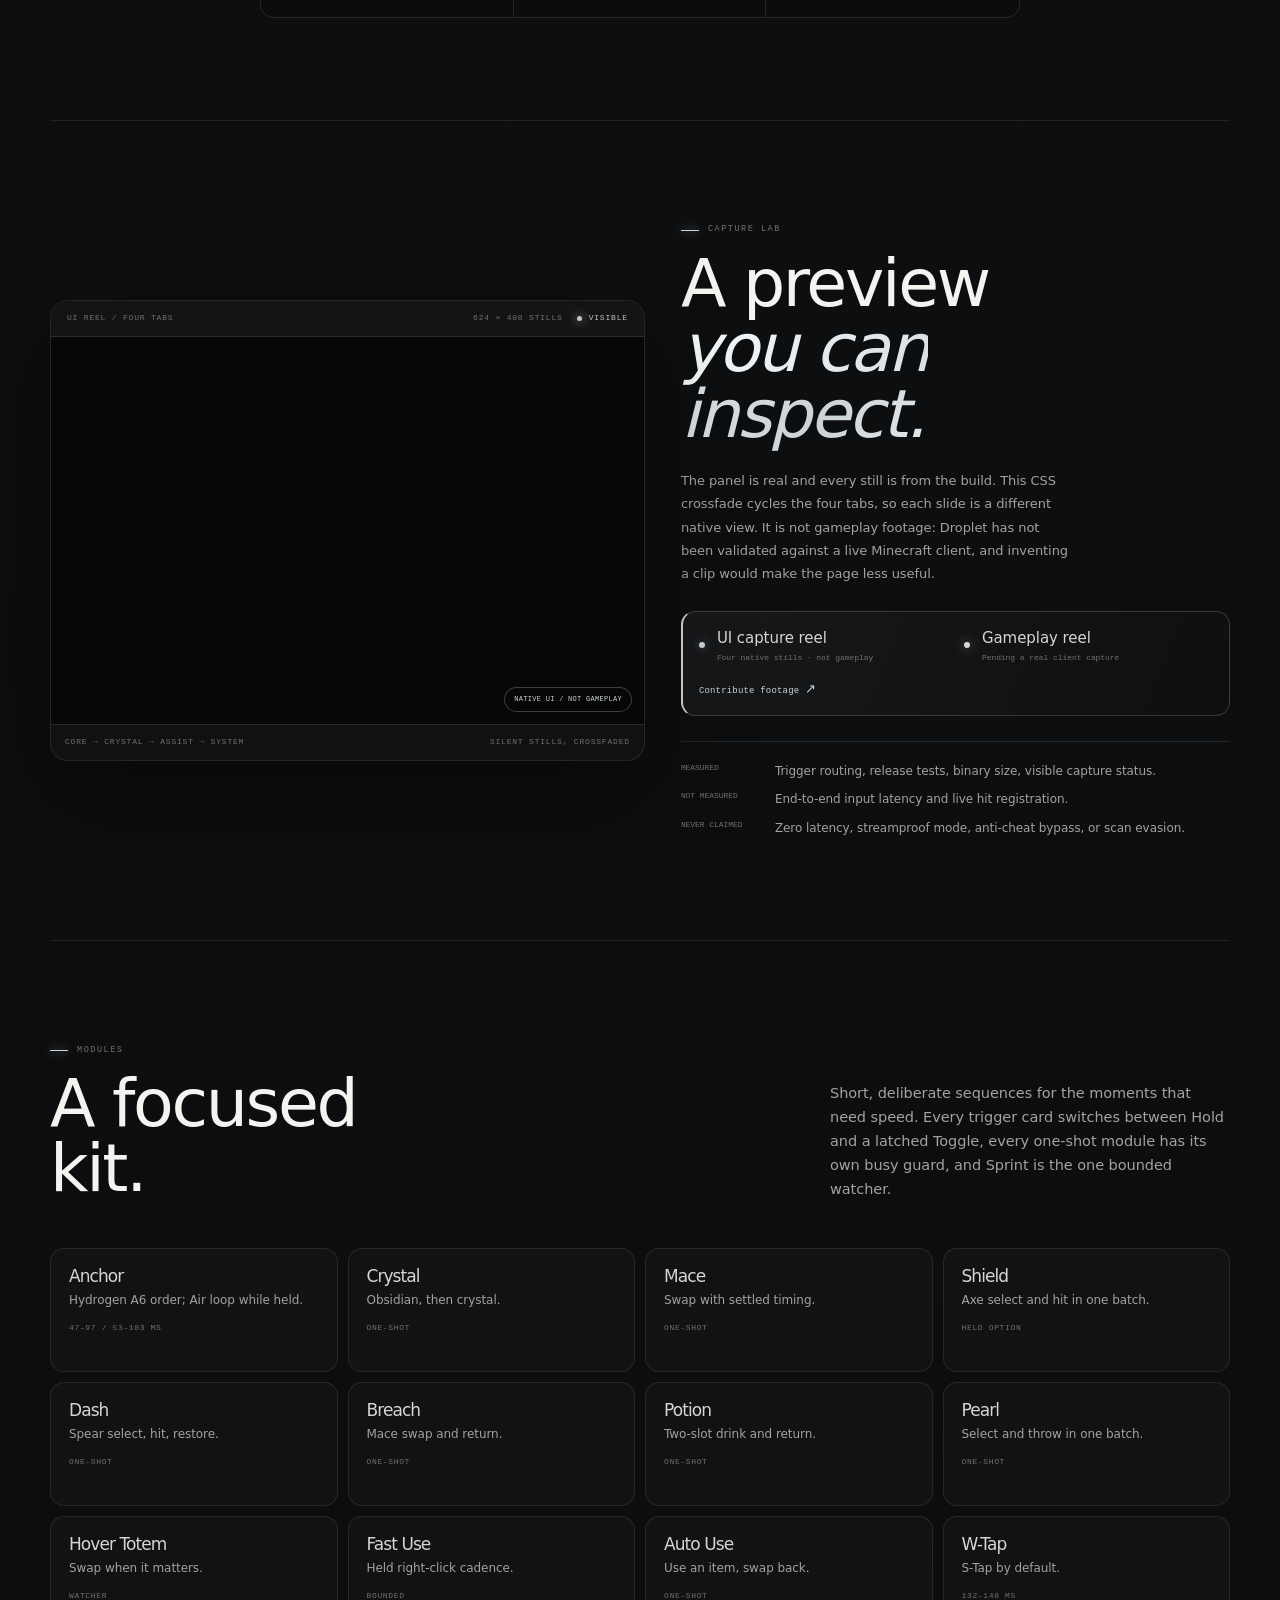
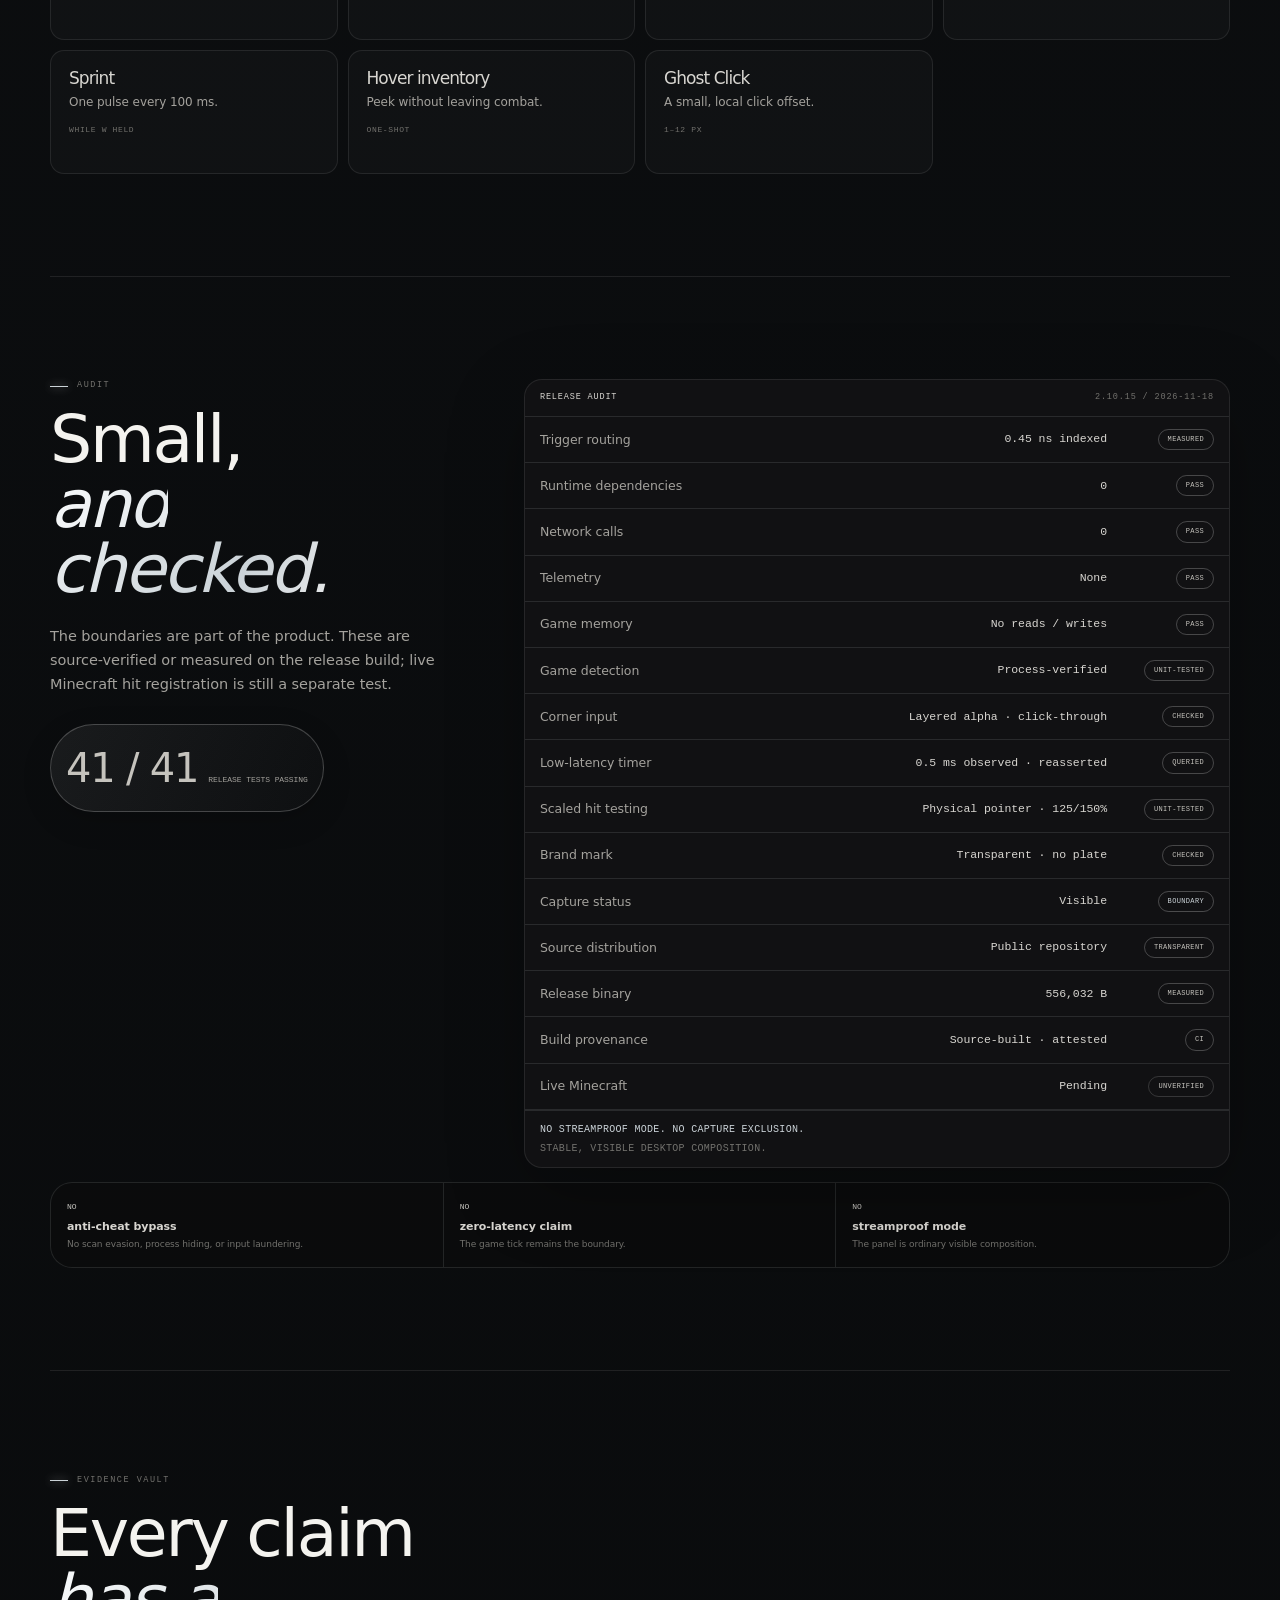
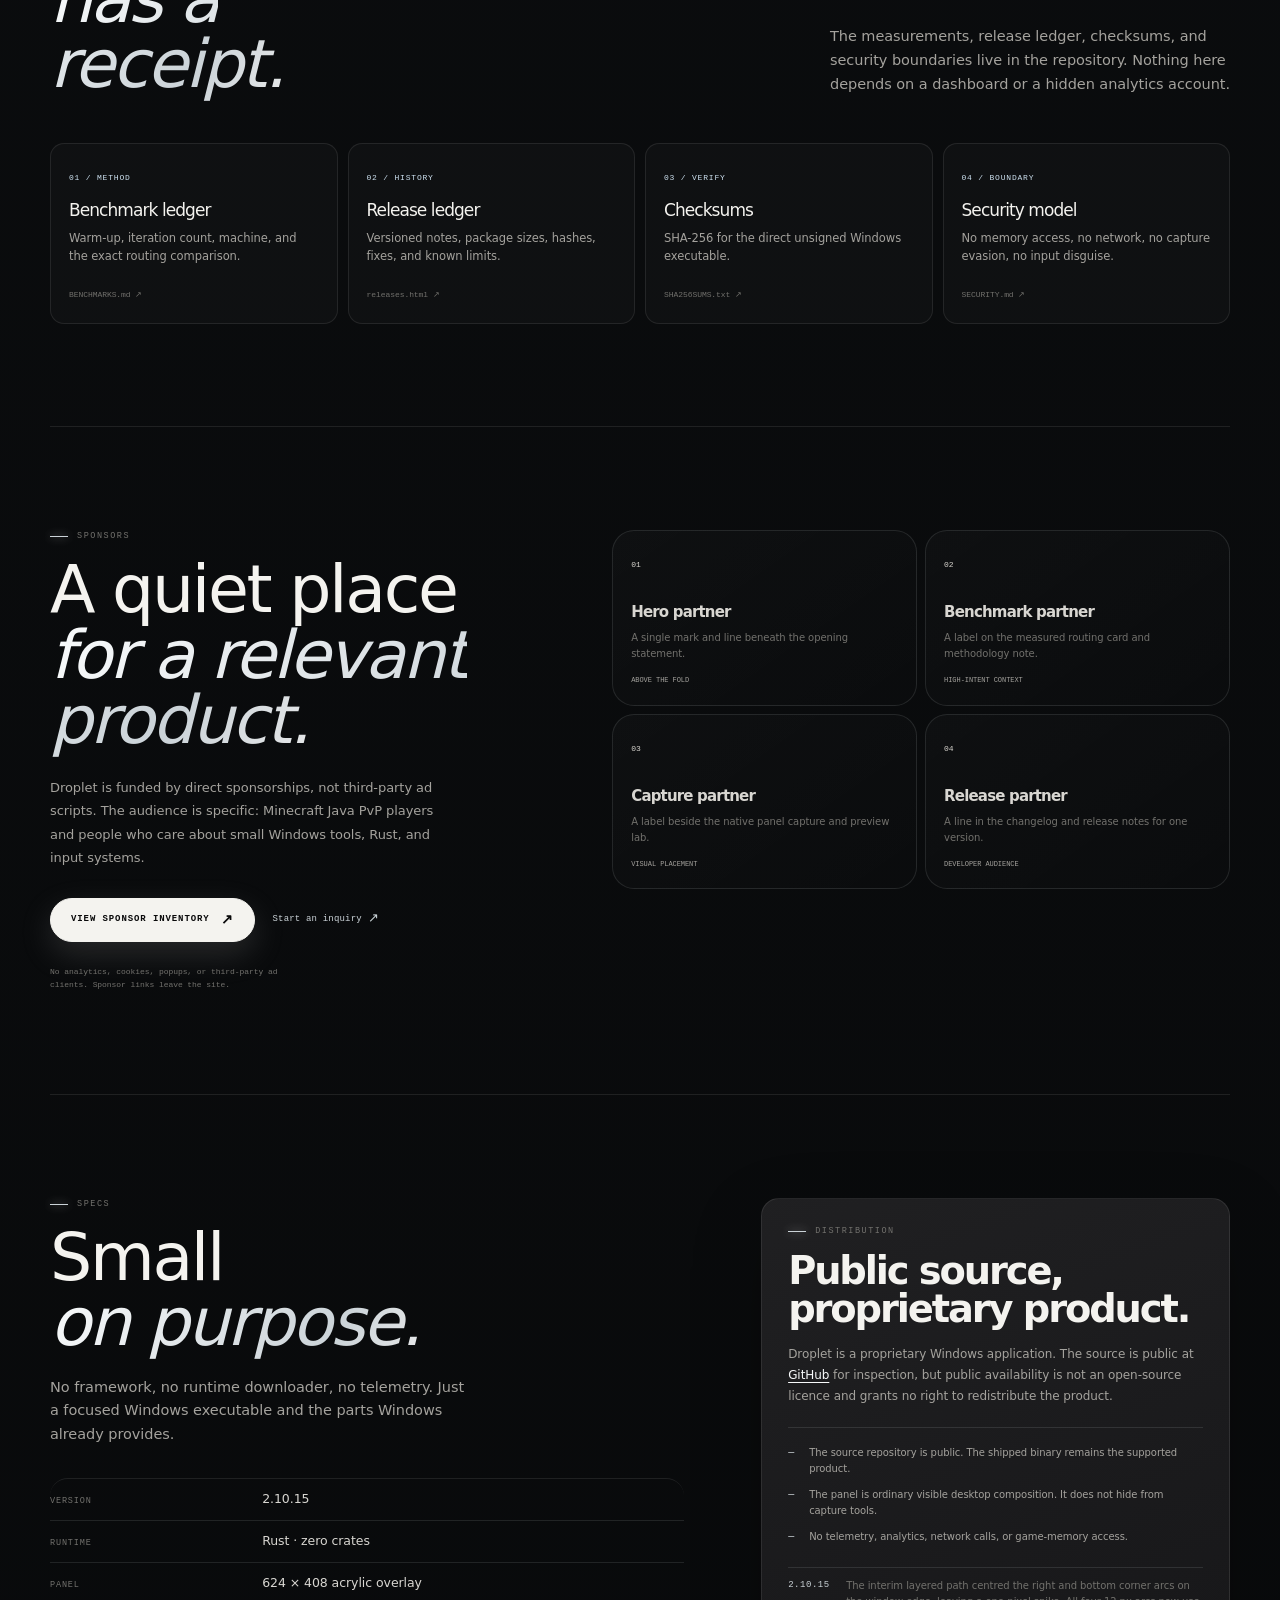
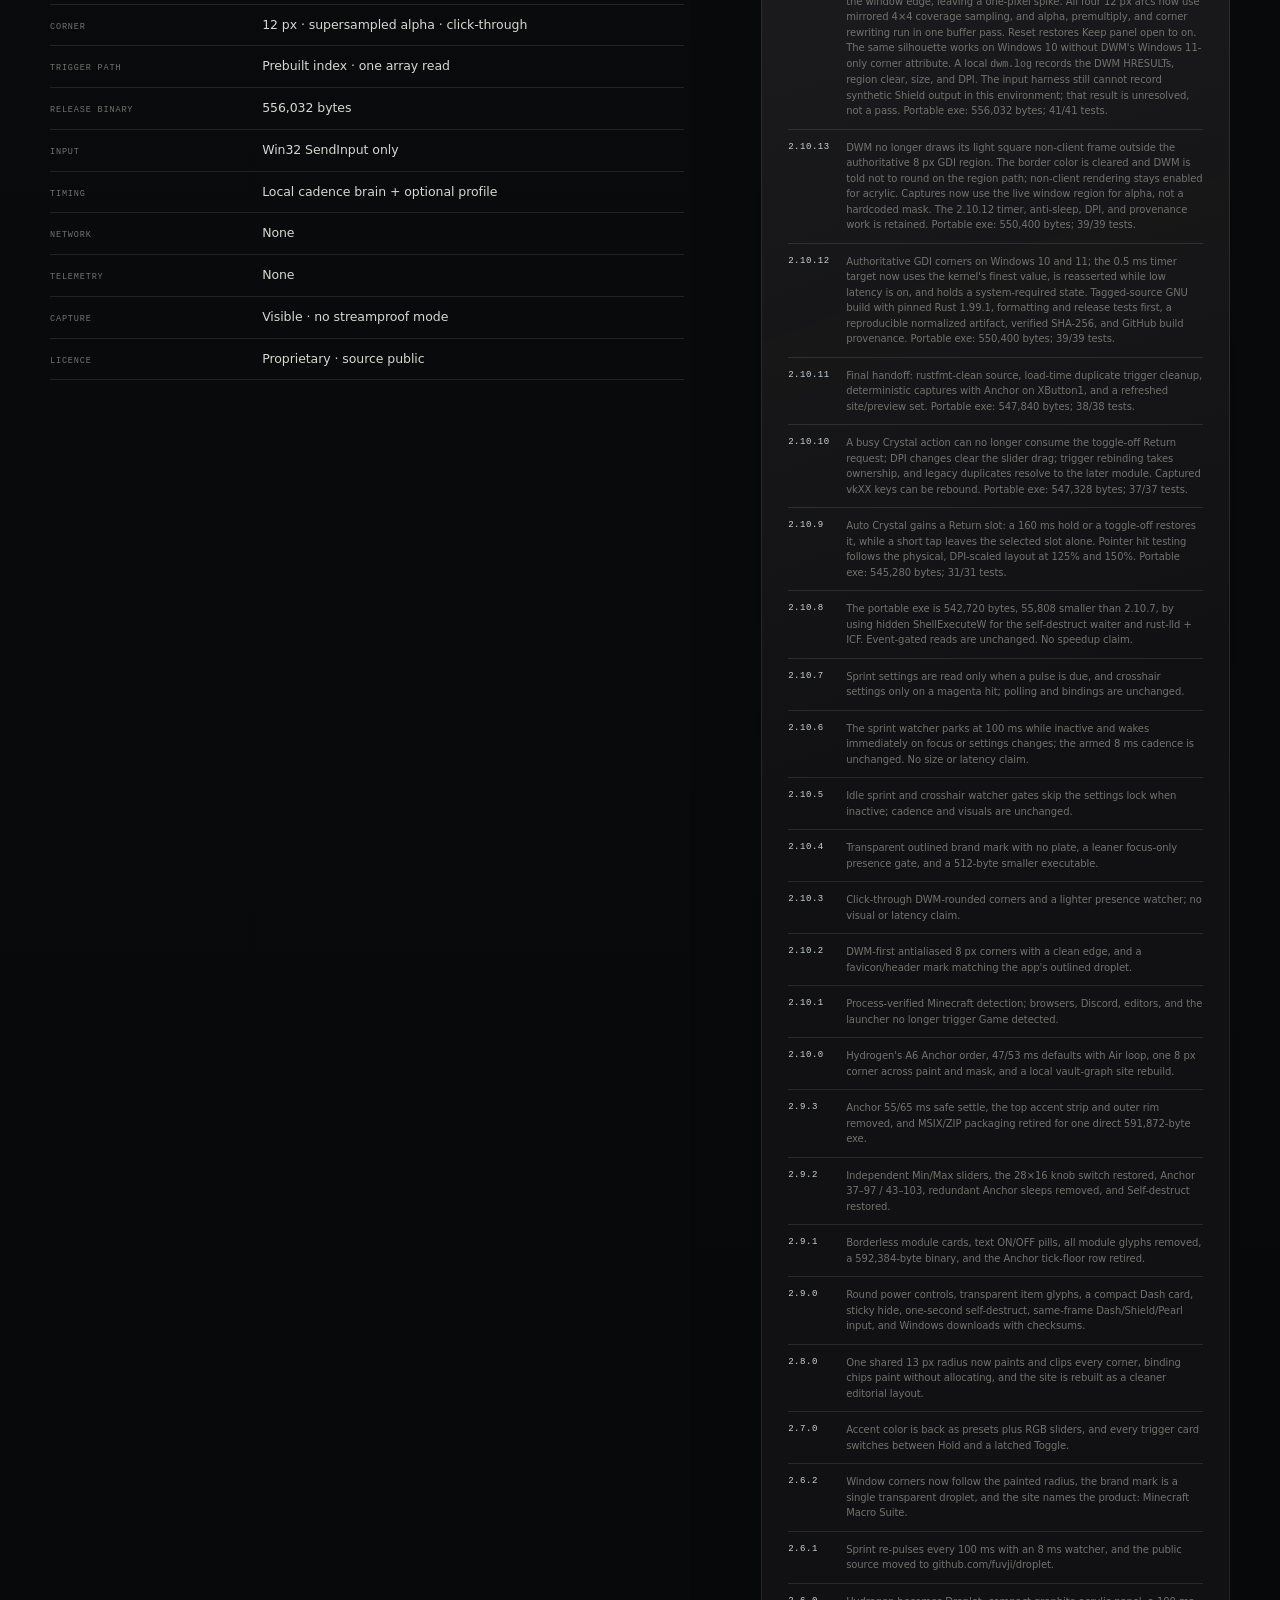
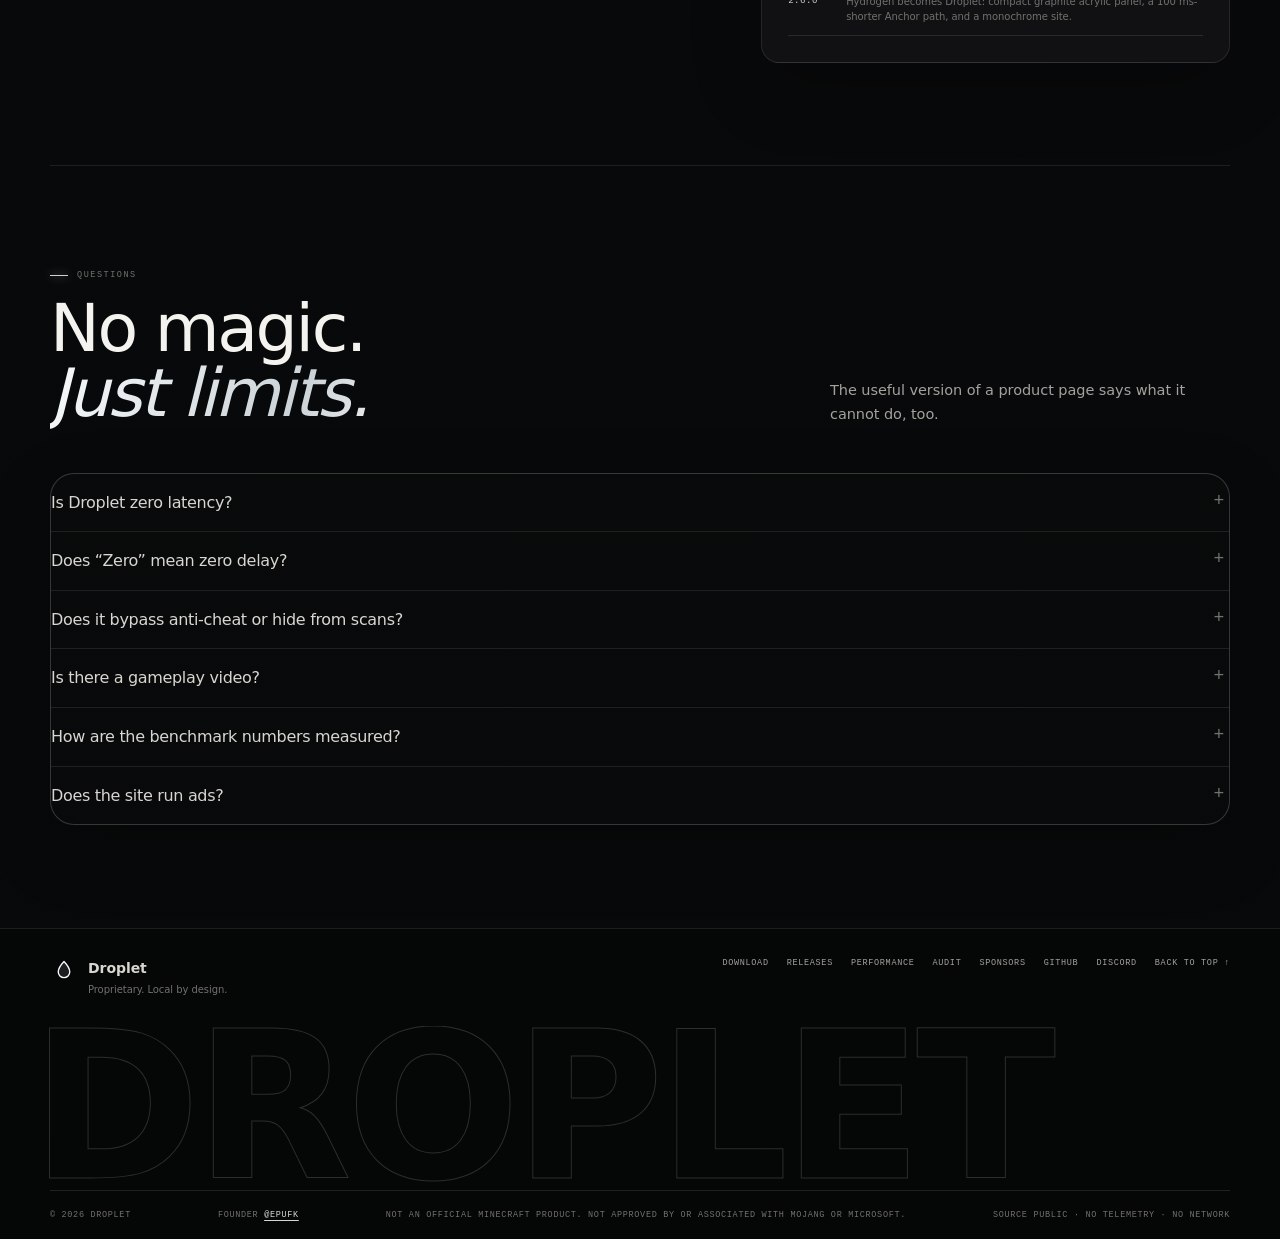
==== commit b05a81d1: "Fix the corner spikes and ship 2.10.15. The interim layered mask centred the right and bottom arcs o" ====
--- a/site/public/index.html
+++ b/site/public/index.html
@@ -6,38 +6,38 @@
   <meta name="color-scheme" content="dark">
   <meta name="theme-color" content="#0a0a0b">
   <title>Droplet — Minecraft Zero Macro</title>
-  <meta name="description" content="Droplet is a compact Windows keyboard-and-mouse macro suite for Minecraft Java: pre-indexed input routing, exact one-shot sequences, a native 624×408 panel with authoritative rounded corners, a held low-latency timer, and no runtime dependencies.">
+  <meta name="description" content="Droplet is a compact Windows keyboard-and-mouse macro suite for Minecraft Java: pre-indexed input routing, exact one-shot sequences, a native 624×408 panel with antialiased layered corners, a held low-latency timer, and no runtime dependencies.">
   <meta property="og:site_name" content="Droplet">
   <link rel="canonical" href="https://fuvji.github.io/droplet/">
   <meta property="og:type" content="website">
   <meta property="og:title" content="Droplet — Minecraft Zero Macro">
   <meta property="og:description" content="A compact, local Windows keyboard-and-mouse macro suite for Minecraft Java. Pre-indexed routing, exact sequences, no telemetry, no network calls, and no game-memory access.">
   <meta property="og:url" content="https://fuvji.github.io/droplet/">
-  <meta property="og:image" content="https://fuvji.github.io/droplet/assets/droplet-core.png?v=2.10.14">
+  <meta property="og:image" content="https://fuvji.github.io/droplet/assets/droplet-core.png?v=2.10.15">
   <meta property="og:image:width" content="624">
   <meta property="og:image:height" content="408">
   <meta property="og:image:alt" content="The Droplet Minecraft Macro Suite Core panel at native 624 by 408 size.">
   <meta name="twitter:card" content="summary_large_image">
   <meta name="twitter:title" content="Droplet — Minecraft Zero Macro">
   <meta name="twitter:description" content="A compact, local Minecraft Java macro suite for Windows. Exact sequences, visible composition, no game-memory access.">
-  <meta name="twitter:image" content="https://fuvji.github.io/droplet/assets/droplet-core.png?v=2.10.14">
-  <link rel="icon" href="favicon.ico?v=2.10.14-2" type="image/x-icon" sizes="any">
-  <link rel="icon" href="favicon.svg?v=2.10.14-2" type="image/svg+xml" sizes="any">
-  <link rel="icon" href="assets/favicon-32.png?v=2.10.14-2" sizes="32x32" type="image/png">
-  <link rel="icon" href="assets/favicon-16.png?v=2.10.14-2" sizes="16x16" type="image/png">
-  <link rel="apple-touch-icon" href="apple-touch-icon.png?v=2.10.14-2" sizes="180x180" type="image/png">
-  <link rel="apple-touch-icon-precomposed" href="apple-touch-icon.png?v=2.10.14-2" sizes="180x180" type="image/png">
-  <link rel="mask-icon" href="favicon.svg?v=2.10.14-2" color="#f4f3ef">
-  <link rel="manifest" href="site.webmanifest?v=2.10.14-2" type="application/manifest+json">
+  <meta name="twitter:image" content="https://fuvji.github.io/droplet/assets/droplet-core.png?v=2.10.15">
+  <link rel="icon" href="favicon.ico?v=2.10.15-2" type="image/x-icon" sizes="any">
+  <link rel="icon" href="favicon.svg?v=2.10.15-2" type="image/svg+xml" sizes="any">
+  <link rel="icon" href="assets/favicon-32.png?v=2.10.15-2" sizes="32x32" type="image/png">
+  <link rel="icon" href="assets/favicon-16.png?v=2.10.15-2" sizes="16x16" type="image/png">
+  <link rel="apple-touch-icon" href="apple-touch-icon.png?v=2.10.15-2" sizes="180x180" type="image/png">
+  <link rel="apple-touch-icon-precomposed" href="apple-touch-icon.png?v=2.10.15-2" sizes="180x180" type="image/png">
+  <link rel="mask-icon" href="favicon.svg?v=2.10.15-2" color="#f4f3ef">
+  <link rel="manifest" href="site.webmanifest?v=2.10.15-2" type="application/manifest+json">
   <meta name="application-name" content="Droplet">
   <meta name="apple-mobile-web-app-title" content="Droplet">
   <link rel="alternate" type="text/plain" href="llms.txt" title="Droplet plain-text summary">
-  <link rel="stylesheet" href="style.css?v=2.10.14-1">
-  <link rel="stylesheet" href="refine.css?v=2.10.14-1">
-  <link rel="stylesheet" href="vault.css?v=2.10.14">
-  <link rel="stylesheet" href="motion.css?v=2.10.14-4">
+  <link rel="stylesheet" href="style.css?v=2.10.15-1">
+  <link rel="stylesheet" href="refine.css?v=2.10.15-1">
+  <link rel="stylesheet" href="vault.css?v=2.10.15">
+  <link rel="stylesheet" href="motion.css?v=2.10.15-4">
   <script src="downloads.js" defer></script>
-  <script src="motion.js?v=2.10.14-6" defer></script>
+  <script src="motion.js?v=2.10.15-6" defer></script>
 </head>
 <body>
   <a class="skip-link" href="#main">Skip to content</a>
@@ -52,7 +52,7 @@
       <a class="brand" href="./" aria-label="Droplet home">
         <span class="brand-mark" aria-hidden="true"><svg viewBox="0 0 24 24"><path d="M12 2.7S5.7 9.4 5.7 14a6.3 6.3 0 0 0 12.6 0C18.3 9.4 12 2.7 12 2.7Z" fill="currentColor" fill-opacity=".11" stroke="currentColor" stroke-width="1.5" stroke-linejoin="round"/></svg></span>
         <span class="brand-name">Droplet</span>
-        <span class="brand-version">2.10.14</span>
+        <span class="brand-version">2.10.15</span>
       </a>
       <nav class="site-nav" aria-label="Primary">
         <a href="#download">Download</a>
@@ -107,7 +107,7 @@
           <a class="button button-primary" href="downloads/droplet.exe" download data-download-primary><span data-download-label>Download exe</span> <span aria-hidden="true">↓</span></a>
           <a class="button button-quiet" href="#performance">Read the measurements</a>
         </div>
-        <p class="hero-download-note">2.10.14 · Windows x64 · single portable exe</p>
+        <p class="hero-download-note">2.10.15 · Windows x64 · single portable exe</p>
         <ul class="hero-notes" aria-label="Product boundaries">
           <li>Keyboard + mouse only</li>
           <li>Visible to capture</li>
@@ -115,9 +115,9 @@
         </ul>
       </div>
 
-      <aside class="console-card" aria-label="Droplet 2.10.14 runtime card">
+      <aside class="console-card" aria-label="Droplet 2.10.15 runtime card">
         <div class="console-head">
-          <span>Runtime / 2.10.14</span>
+          <span>Runtime / 2.10.15</span>
           <span class="status-live"><i aria-hidden="true"></i>Local</span>
         </div>
         <div class="console-main">
@@ -134,8 +134,8 @@
           <div class="signal-caption"><span>binding scan 202.39 ns</span><span>index 0.45 ns</span></div>
         </div>
         <dl class="console-grid">
-          <div><dt>Release tests</dt><dd>39 / 39</dd></div>
-          <div><dt>Release binary</dt><dd>550,400 B</dd></div>
+          <div><dt>Release tests</dt><dd>41 / 41</dd></div>
+          <div><dt>Release binary</dt><dd>556,032 B</dd></div>
           <div><dt>Game tick</dt><dd>50 ms</dd></div>
           <div><dt>Runtime deps</dt><dd>0</dd></div>
         </dl>
@@ -148,8 +148,8 @@
 
     <section class="proof-rail wrap" aria-label="Measured release facts">
       <div><strong>445×</strong><span>routing lookup reduction</span></div>
-      <div><strong>550,400</strong><span>bytes · release exe</span></div>
-      <div><strong>39 / 39</strong><span>release tests passing</span></div>
+      <div><strong>556,032</strong><span>bytes · release exe</span></div>
+      <div><strong>41 / 41</strong><span>release tests passing</span></div>
       <div><strong>0</strong><span>network calls</span></div>
     </section>
 
@@ -176,7 +176,7 @@
       </div>
       <div class="vault-shell">
         <div class="vault-toolbar">
-          <span><i aria-hidden="true"></i>Vault / 2.10.14</span>
+          <span><i aria-hidden="true"></i>Vault / 2.10.15</span>
           <span>Nodes 13</span>
           <span>Edges 18</span>
           <span>Outbound 0</span>
@@ -283,7 +283,7 @@
           <p class="section-tag"><span aria-hidden="true"></span>Download</p>
           <h2 id="download-title">Take the<br><em>small build.</em></h2>
         </div>
-        <p class="section-lede">One direct executable and nothing else. No installer, package registration, runtime downloader, account, or telemetry. The executable is 550,400 bytes and runs locally.</p>
+        <p class="section-lede">One direct executable and nothing else. No installer, package registration, runtime downloader, account, or telemetry. The executable is 556,032 bytes and runs locally.</p>
       </div>
 
       <div class="download-grid" data-platform-grid>
@@ -295,7 +295,7 @@
             <a class="button button-primary" href="downloads/droplet.exe" download>Download exe <span aria-hidden="true">↓</span></a>
             <a class="text-link" href="downloads/SHA256SUMS.txt">Checksums <span aria-hidden="true">↗</span></a>
           </div>
-          <small>550,400 B · single exe · no MSIX or ZIP</small>
+          <small>556,032 B · single exe · no MSIX or ZIP</small>
         </article>
         <article class="download-card is-muted" data-os="linux">
           <div class="download-head"><span class="download-icon">LNX</span><span class="download-state is-pending">Port tracked</span></div>
@@ -312,7 +312,7 @@
           <small>No .dmg, .zip, or .img is published because no macOS build exists.</small>
         </article>
       </div>
-      <p class="download-note"><strong>2.10.14 fixes:</strong> DWM's shadow now follows the rounded 8 px region instead of drawing a square corner wedge. The region path asks DWM for <code>DWMWCP_ROUND</code> rather than <code>DONOTROUND</code>; the border stays clear and acrylic stays enabled. Published captures use the live window region for alpha instead of a decorative mask. Low latency still requests the kernel's finest timer value, reasserts 0.5 ms while enabled, and holds a system-required execution state. The OS can still deny 0.5 ms on hardware that does not expose it, and the UI reports the value actually granted.</p>
+      <p class="download-note"><strong>2.10.15 fixes:</strong> the interim layered path centred the right and bottom arcs on the window edge, which left a one-pixel spike at those corners. All four 12 px arcs now share mirrored 4×4 coverage sampling, so the silhouette is symmetric and clean; paint, hit testing, DPI sizing, and the capture mask agree. <strong>Keep panel open</strong> remains on by default and Reset now restores that default. Low latency still requests the kernel's finest timer value, reasserts 0.5 ms while enabled, and holds a system-required execution state. The OS can still deny 0.5 ms on hardware that does not expose it, and the UI reports the value actually granted.</p>
       <p class="download-note" data-platform-note>Droplet ships a Windows x64 build. This page checks your platform locally and never sends it anywhere.</p>
       <div class="download-verify">
         <span>Verify</span><code>sha256sum -c SHA256SUMS.txt</code>
@@ -339,7 +339,7 @@
               <strong>202.39 <small>ns</small></strong>
             </div>
             <div class="benchmark-row is-fast">
-              <div class="bench-label"><span>Indexed route</span><small>2.10.14</small></div>
+              <div class="bench-label"><span>Indexed route</span><small>2.10.15</small></div>
               <div class="bench-track"><i class="bar-thin"></i></div>
               <strong>0.45 <small>ns</small></strong>
             </div>
@@ -369,7 +369,7 @@
       </div>
 
       <div class="measure-card">
-        <div class="measure-head"><span>Measurement detail</span><span>Release 2.10.14</span></div>
+        <div class="measure-head"><span>Measurement detail</span><span>Release 2.10.15</span></div>
         <table class="measure-table">
           <thead><tr><th>Metric</th><th>Result</th><th>Method</th></tr></thead>
           <tbody>
@@ -414,16 +414,16 @@
 
       <figure class="media-frame">
         <div class="media-bar">
-          <span class="media-title">CORE / 2.10.14</span>
+          <span class="media-title">CORE / 2.10.15</span>
           <span class="media-meta">624 × 408</span>
           <span class="media-live"><i aria-hidden="true"></i>Native capture</span>
         </div>
         <div class="media-image">
-          <img src="assets/droplet-core.png?v=2.10.14" width="624" height="408" alt="The Droplet 2.10.14 Core panel showing Shield, Mace, Potion, Breach, Auto Use, and Dash modules with their bindings and timing controls." loading="lazy" decoding="async">
+          <img src="assets/droplet-core.png?v=2.10.15" width="624" height="408" alt="The Droplet 2.10.15 Core panel showing Shield, Mace, Potion, Breach, Auto Use, and Dash modules with their bindings and timing controls." loading="lazy" decoding="async">
           <span class="scanline" aria-hidden="true"></span>
         </div>
         <figcaption class="media-caption">
-          <span>Core tab, native size, captured from the 2.10.14 build.</span>
+          <span>Core tab, native size, captured from the 2.10.15 build.</span>
           <span>Windows 10 / 11 · 100% DPI</span>
         </figcaption>
       </figure>
@@ -442,19 +442,19 @@
         </div>
         <div class="preview-stage">
           <figure class="preview-pane pane-core">
-            <img src="assets/droplet-core.png?v=2.10.14" width="624" height="408" alt="Native Core tab with Shield, Mace, Potion, Breach, Auto Use, and Dash controls." loading="lazy" decoding="async">
+            <img src="assets/droplet-core.png?v=2.10.15" width="624" height="408" alt="Native Core tab with Shield, Mace, Potion, Breach, Auto Use, and Dash controls." loading="lazy" decoding="async">
             <figcaption><span>Core / combat modules</span><span>Native 624 × 408</span></figcaption>
           </figure>
           <figure class="preview-pane pane-crystal">
-            <img src="assets/droplet-crystal.png?v=2.10.14" width="624" height="408" alt="Native Crystal tab with Auto Crystal, Anchor, Hover Totem, and Pearl controls." loading="lazy" decoding="async">
+            <img src="assets/droplet-crystal.png?v=2.10.15" width="624" height="408" alt="Native Crystal tab with Auto Crystal, Anchor, Hover Totem, and Pearl controls." loading="lazy" decoding="async">
             <figcaption><span>Crystal / anchor + totem</span><span>Native 624 × 408</span></figcaption>
           </figure>
           <figure class="preview-pane pane-assist">
-            <img src="assets/droplet-assist.png?v=2.10.14" width="624" height="408" alt="Native Assist tab with Fast Use, Sprint, Ghost Click, and W-Tap timing controls." loading="lazy" decoding="async">
+            <img src="assets/droplet-assist.png?v=2.10.15" width="624" height="408" alt="Native Assist tab with Fast Use, Sprint, Ghost Click, and W-Tap timing controls." loading="lazy" decoding="async">
             <figcaption><span>Assist / timing tools</span><span>Native 624 × 408</span></figcaption>
           </figure>
           <figure class="preview-pane pane-system">
-            <img src="assets/droplet-system.png?v=2.10.14" width="624" height="408" alt="Native System tab with appearance, session, danger zone, and performance controls." loading="lazy" decoding="async">
+            <img src="assets/droplet-system.png?v=2.10.15" width="624" height="408" alt="Native System tab with appearance, session, danger zone, and performance controls." loading="lazy" decoding="async">
             <figcaption><span>System / appearance + session</span><span>Native 624 × 408</span></figcaption>
           </figure>
         </div>
@@ -478,10 +478,10 @@
         <div class="capture-frame">
           <div class="capture-chrome"><span>UI REEL / FOUR TABS</span><span>624 × 408 STILLS</span><span class="status-live"><i aria-hidden="true"></i>Visible</span></div>
           <div class="capture-image capture-reel" role="img" aria-label="Silent CSS crossfade of the native Core, Crystal, Assist, and System panels. Native stills, not gameplay.">
-            <img class="reel-frame" src="assets/droplet-core.png?v=2.10.14" width="624" height="408" alt="" loading="lazy" decoding="async">
-            <img class="reel-frame reel-2" src="assets/droplet-crystal.png?v=2.10.14" width="624" height="408" alt="" loading="lazy" decoding="async">
-            <img class="reel-frame reel-3" src="assets/droplet-assist.png?v=2.10.14" width="624" height="408" alt="" loading="lazy" decoding="async">
-            <img class="reel-frame reel-4" src="assets/droplet-system.png?v=2.10.14" width="624" height="408" alt="" loading="lazy" decoding="async">
+            <img class="reel-frame" src="assets/droplet-core.png?v=2.10.15" width="624" height="408" alt="" loading="lazy" decoding="async">
+            <img class="reel-frame reel-2" src="assets/droplet-crystal.png?v=2.10.15" width="624" height="408" alt="" loading="lazy" decoding="async">
+            <img class="reel-frame reel-3" src="assets/droplet-assist.png?v=2.10.15" width="624" height="408" alt="" loading="lazy" decoding="async">
+            <img class="reel-frame reel-4" src="assets/droplet-system.png?v=2.10.15" width="624" height="408" alt="" loading="lazy" decoding="async">
             <span class="capture-tag">NATIVE UI / NOT GAMEPLAY</span>
           </div>
           <div class="capture-caption"><span>Core → Crystal → Assist → System</span><span>Silent stills, crossfaded</span></div>
@@ -539,11 +539,11 @@
           <p class="section-tag"><span aria-hidden="true"></span>Audit</p>
           <h2 id="audit-title">Small,<br><em>and checked.</em></h2>
           <p class="section-lede">The boundaries are part of the product. These are source-verified or measured on the release build; live Minecraft hit registration is still a separate test.</p>
-          <div class="audit-stamp"><strong>39 / 39</strong><span>release tests passing</span></div>
+          <div class="audit-stamp"><strong>41 / 41</strong><span>release tests passing</span></div>
         </div>
 
         <div class="audit-panel">
-          <div class="audit-head"><span>Release audit</span><span>2.10.14 / 2026-11-16</span></div>
+          <div class="audit-head"><span>Release audit</span><span>2.10.15 / 2026-11-18</span></div>
           <ul class="audit-list">
             <li><span class="audit-name">Trigger routing</span><span class="audit-value">0.45 ns indexed</span><span class="audit-state is-pass">measured</span></li>
             <li><span class="audit-name">Runtime dependencies</span><span class="audit-value">0</span><span class="audit-state is-pass">pass</span></li>
@@ -551,13 +551,13 @@
             <li><span class="audit-name">Telemetry</span><span class="audit-value">None</span><span class="audit-state is-pass">pass</span></li>
             <li><span class="audit-name">Game memory</span><span class="audit-value">No reads / writes</span><span class="audit-state is-pass">pass</span></li>
             <li><span class="audit-name">Game detection</span><span class="audit-value">Process-verified</span><span class="audit-state is-pass">unit-tested</span></li>
-            <li><span class="audit-name">Corner input</span><span class="audit-value">Region-first · click-through</span><span class="audit-state is-pass">checked</span></li>
+            <li><span class="audit-name">Corner input</span><span class="audit-value">Layered alpha · click-through</span><span class="audit-state is-pass">checked</span></li>
             <li><span class="audit-name">Low-latency timer</span><span class="audit-value">0.5 ms observed · reasserted</span><span class="audit-state is-pass">queried</span></li>
             <li><span class="audit-name">Scaled hit testing</span><span class="audit-value">Physical pointer · 125/150%</span><span class="audit-state is-pass">unit-tested</span></li>
             <li><span class="audit-name">Brand mark</span><span class="audit-value">Transparent · no plate</span><span class="audit-state is-pass">checked</span></li>
             <li><span class="audit-name">Capture status</span><span class="audit-value">Visible</span><span class="audit-state is-boundary">boundary</span></li>
             <li><span class="audit-name">Source distribution</span><span class="audit-value">Public repository</span><span class="audit-state is-pass">transparent</span></li>
-            <li><span class="audit-name">Release binary</span><span class="audit-value">550,400 B</span><span class="audit-state is-pass">measured</span></li>
+            <li><span class="audit-name">Release binary</span><span class="audit-value">556,032 B</span><span class="audit-state is-pass">measured</span></li>
             <li><span class="audit-name">Build provenance</span><span class="audit-value">Source-built · attested</span><span class="audit-state is-pass">CI</span></li>
             <li><span class="audit-name">Live Minecraft</span><span class="audit-value">Pending</span><span class="audit-state is-open">unverified</span></li>
           </ul>
@@ -619,12 +619,12 @@
             <p class="section-lede">No framework, no runtime downloader, no telemetry. Just a focused Windows executable and the parts Windows already provides.</p>
           </div>
           <dl class="spec-list">
-            <div class="spec-row"><dt>Version</dt><dd>2.10.14</dd></div>
+            <div class="spec-row"><dt>Version</dt><dd>2.10.15</dd></div>
             <div class="spec-row"><dt>Runtime</dt><dd>Rust · zero crates</dd></div>
             <div class="spec-row"><dt>Panel</dt><dd>624 × 408 acrylic overlay</dd></div>
-            <div class="spec-row"><dt>Corner</dt><dd>8 px · region-first · click-through</dd></div>
+            <div class="spec-row"><dt>Corner</dt><dd>12 px · supersampled alpha · click-through</dd></div>
             <div class="spec-row"><dt>Trigger path</dt><dd>Prebuilt index · one array read</dd></div>
-            <div class="spec-row"><dt>Release binary</dt><dd>550,400 bytes</dd></div>
+            <div class="spec-row"><dt>Release binary</dt><dd>556,032 bytes</dd></div>
             <div class="spec-row"><dt>Input</dt><dd>Win32 SendInput only</dd></div>
             <div class="spec-row"><dt>Timing</dt><dd>Local cadence brain + optional profile</dd></div>
             <div class="spec-row"><dt>Network</dt><dd>None</dd></div>
@@ -644,7 +644,7 @@
             <li>No telemetry, analytics, network calls, or game-memory access.</li>
           </ul>
           <div class="release-notes">
-            <div><span>2.10.14</span><p>DWM's compositor shadow now follows the rounded 8 px region. The region was already authoritative, but <code>DWMWCP_DONOTROUND</code> left a square drop-shadow wedge outside the corners; the path now requests <code>DWMWCP_ROUND</code>. Border color stays clear, acrylic stays enabled, and the live-region capture alpha remains. Portable exe: 550,400 bytes; 39/39 tests.</p></div>
+            <div><span>2.10.15</span><p>The interim layered path centred the right and bottom corner arcs on the window edge, leaving a one-pixel spike. All four 12 px arcs now use mirrored 4×4 coverage sampling, and alpha, premultiply, and corner rewriting run in one buffer pass. Reset restores Keep panel open to on. The same silhouette works on Windows 10 without DWM's Windows 11-only corner attribute. A local <code>dwm.log</code> records the DWM HRESULTs, region clear, size, and DPI. The input harness still cannot record synthetic Shield output in this environment; that result is unresolved, not a pass. Portable exe: 556,032 bytes; 41/41 tests.</p></div>
             <div><span>2.10.13</span><p>DWM no longer draws its light square non-client frame outside the authoritative 8 px GDI region. The border color is cleared and DWM is told not to round on the region path; non-client rendering stays enabled for acrylic. Captures now use the live window region for alpha, not a hardcoded mask. The 2.10.12 timer, anti-sleep, DPI, and provenance work is retained. Portable exe: 550,400 bytes; 39/39 tests.</p></div>
             <div><span>2.10.12</span><p>Authoritative GDI corners on Windows 10 and 11; the 0.5 ms timer target now uses the kernel's finest value, is reasserted while low latency is on, and holds a system-required state. Tagged-source GNU build with pinned Rust 1.99.1, formatting and release tests first, a reproducible normalized artifact, verified SHA-256, and GitHub build provenance. Portable exe: 550,400 bytes; 39/39 tests.</p></div>
             <div><span>2.10.11</span><p>Final handoff: rustfmt-clean source, load-time duplicate trigger cleanup, deterministic captures with Anchor on XButton1, and a refreshed site/preview set. Portable exe: 547,840 bytes; 38/38 tests.</p></div>
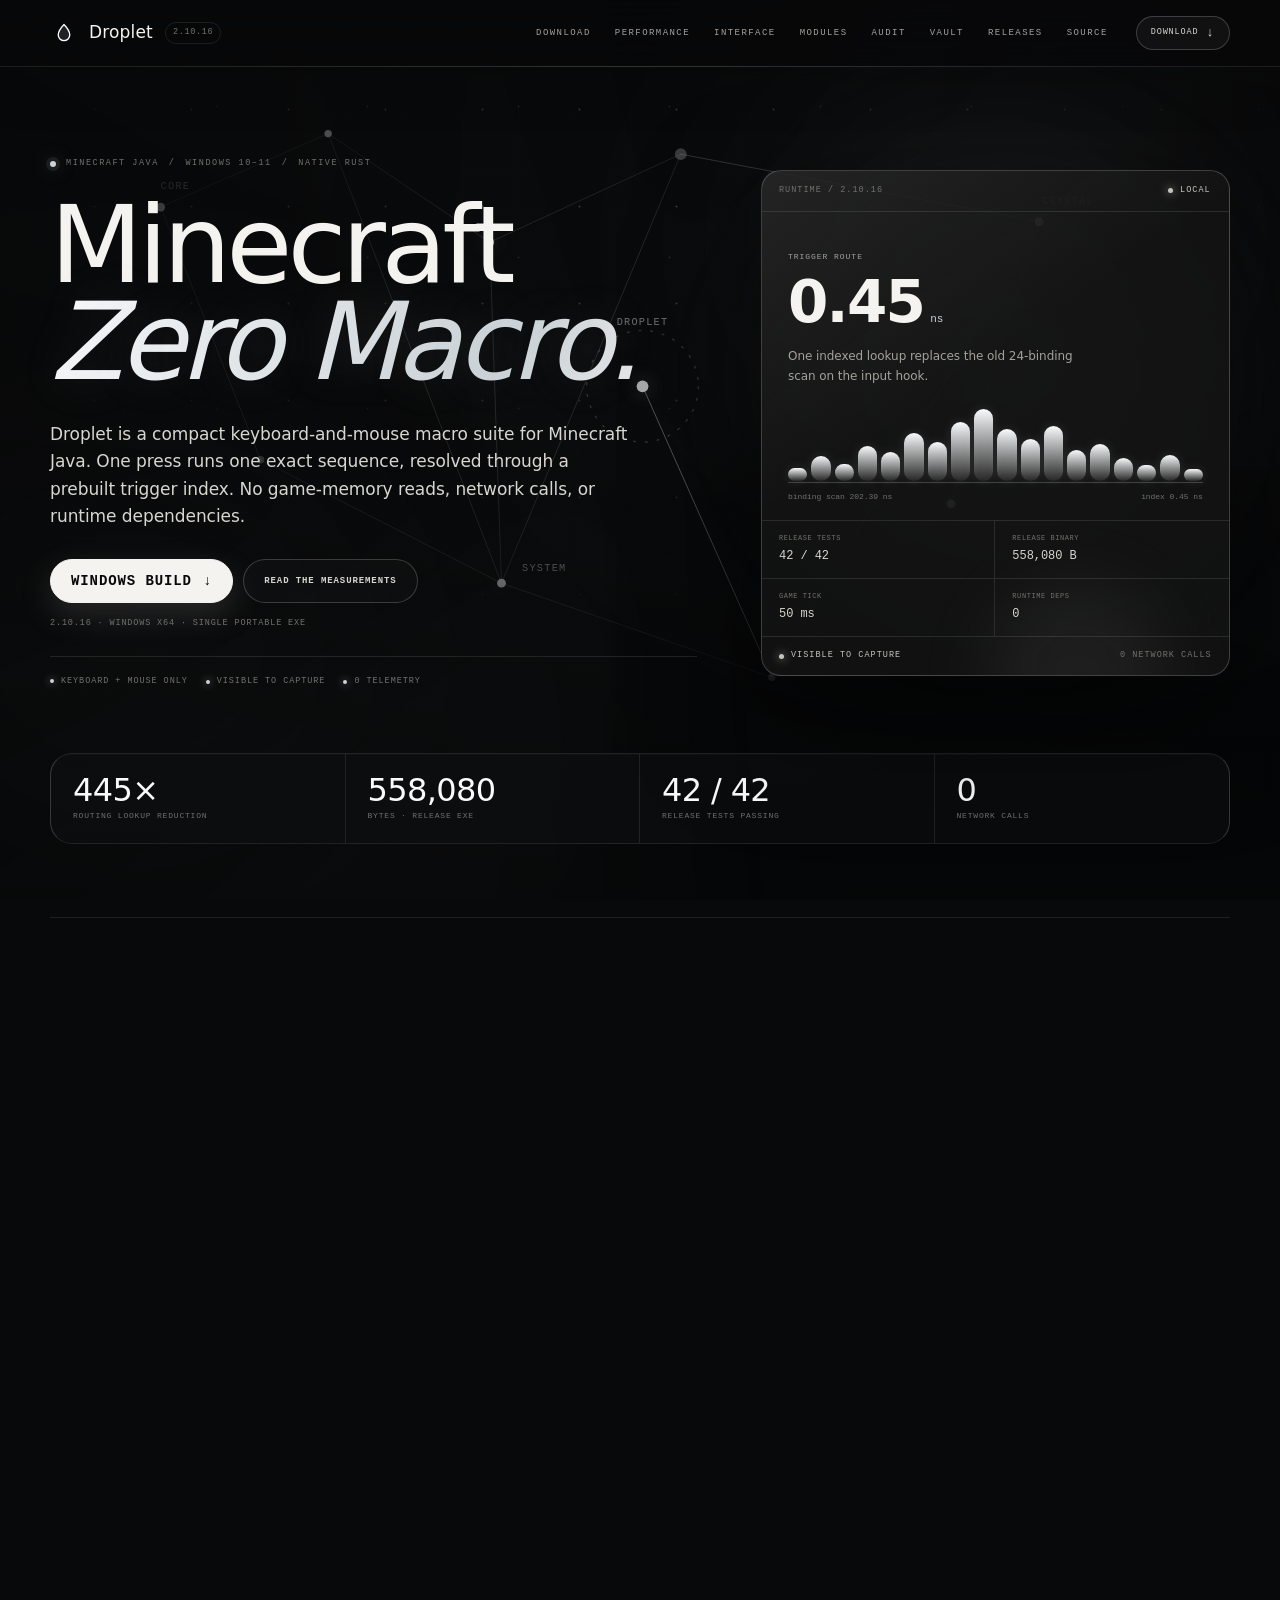
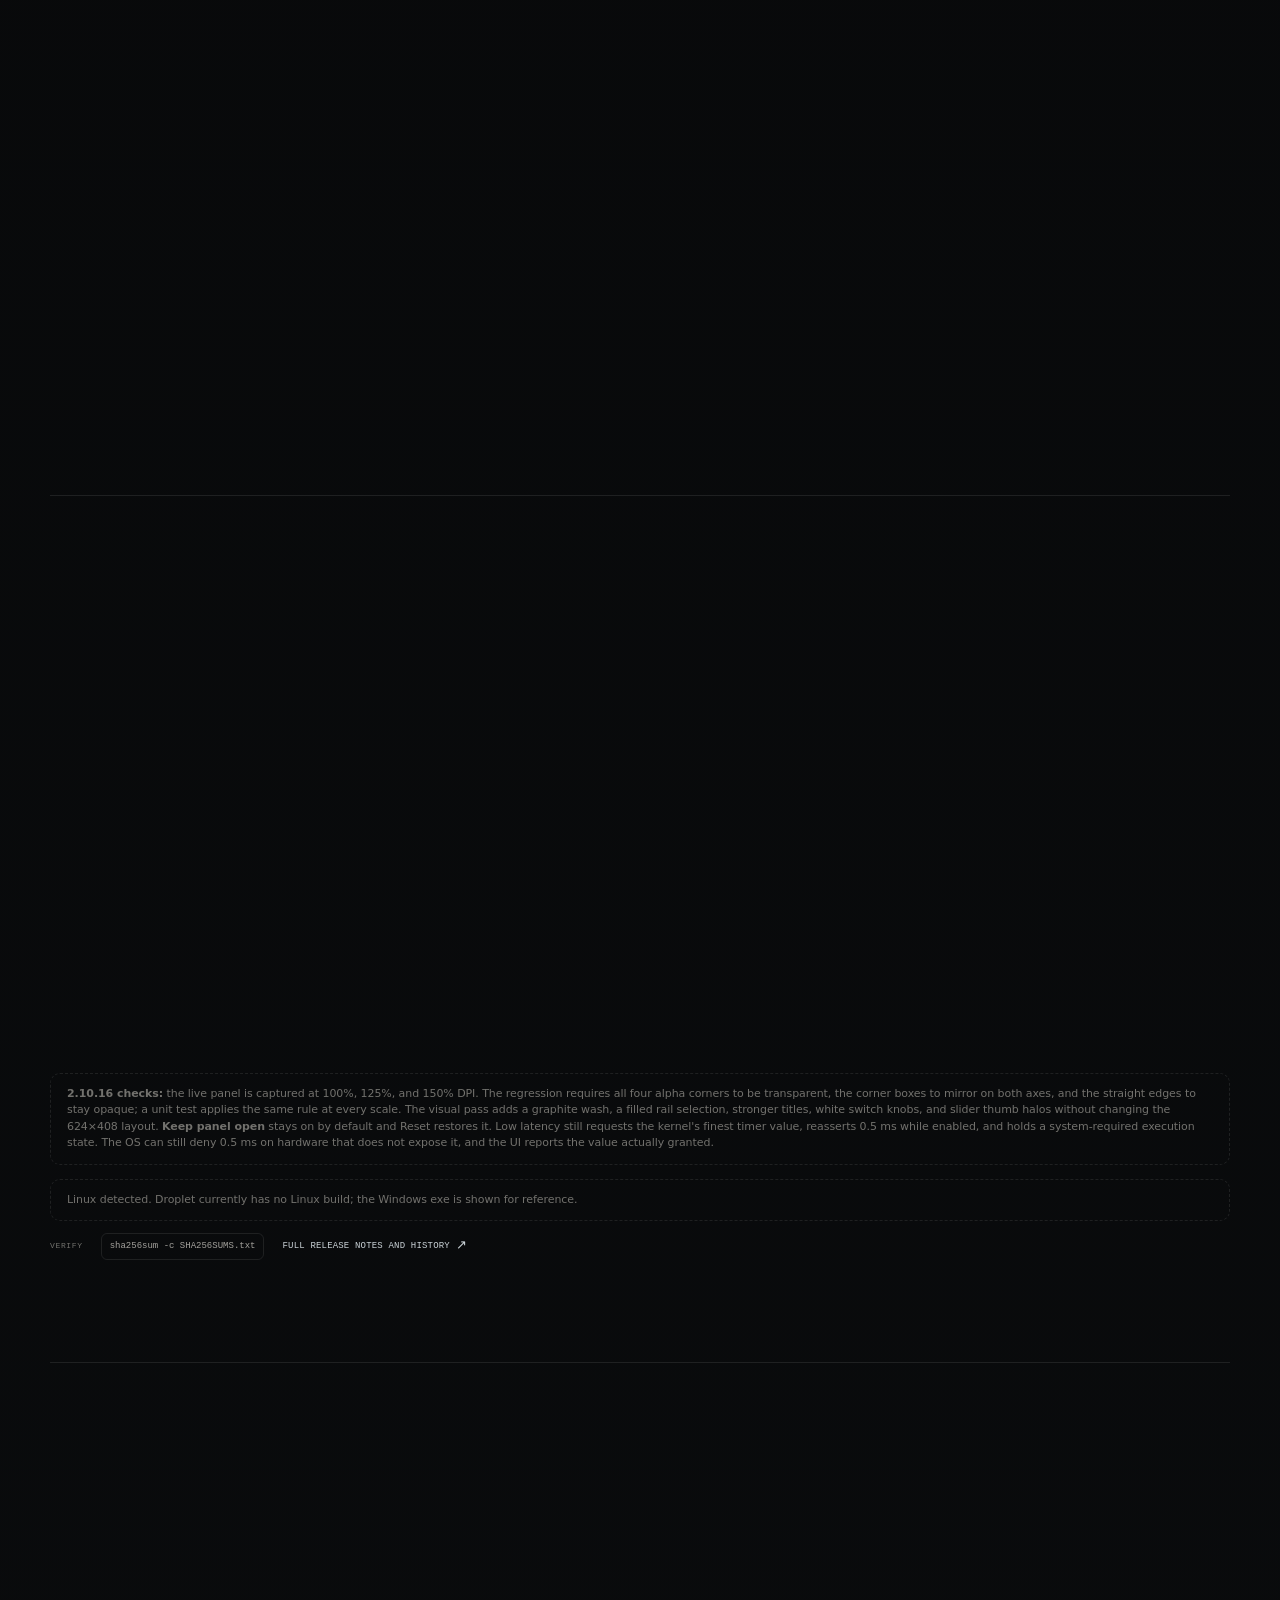
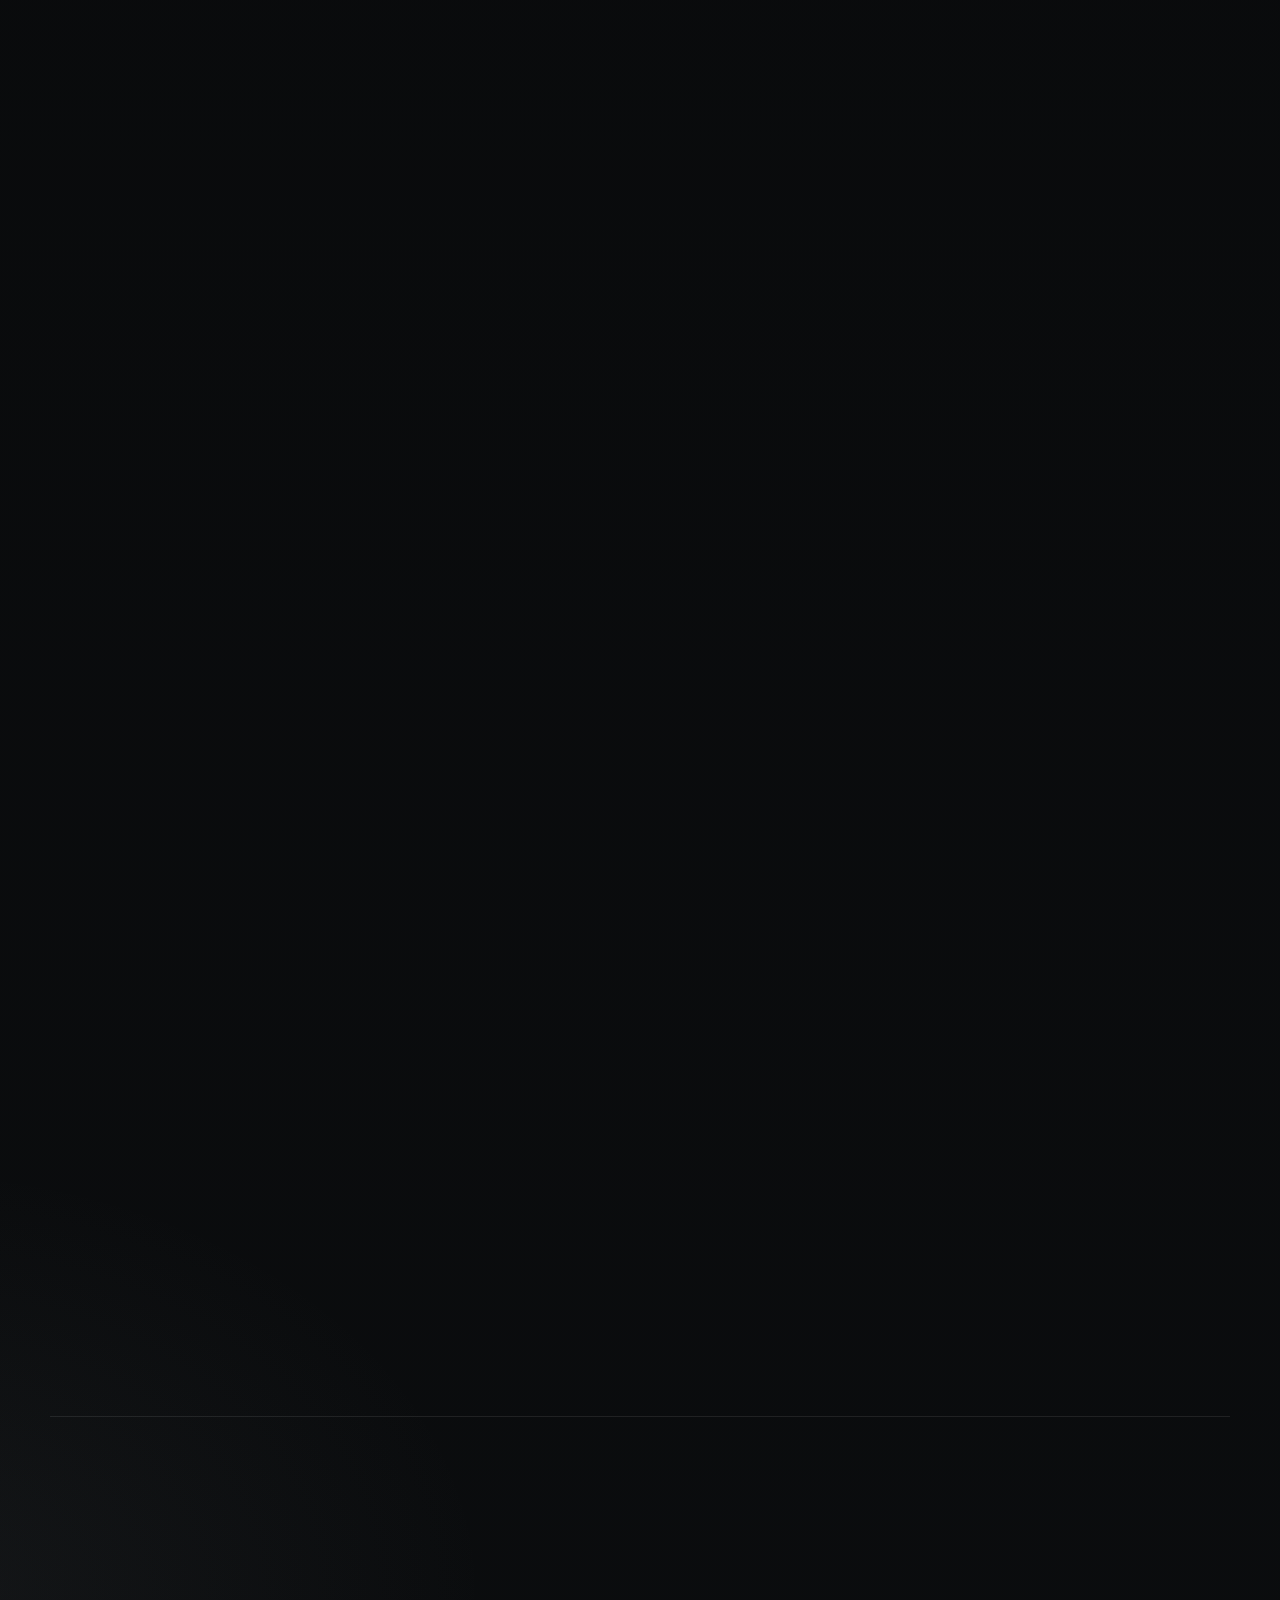
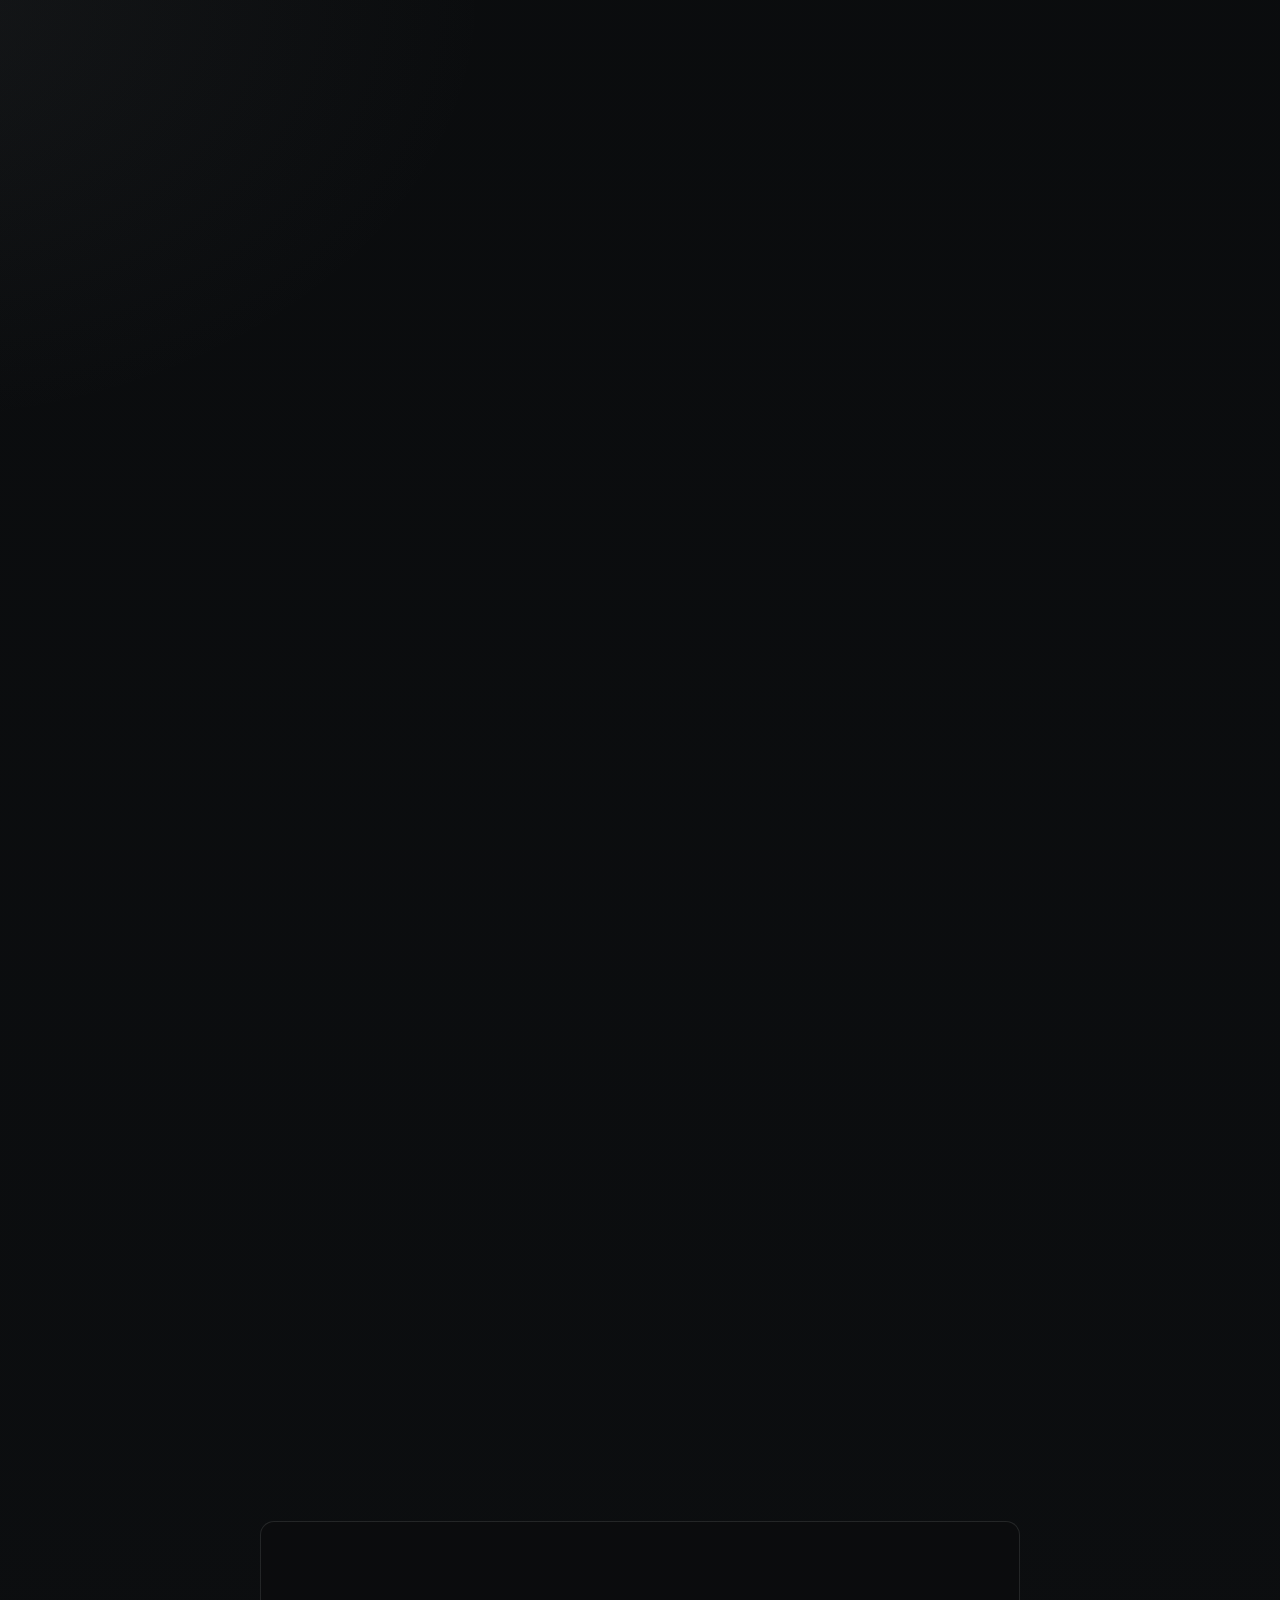
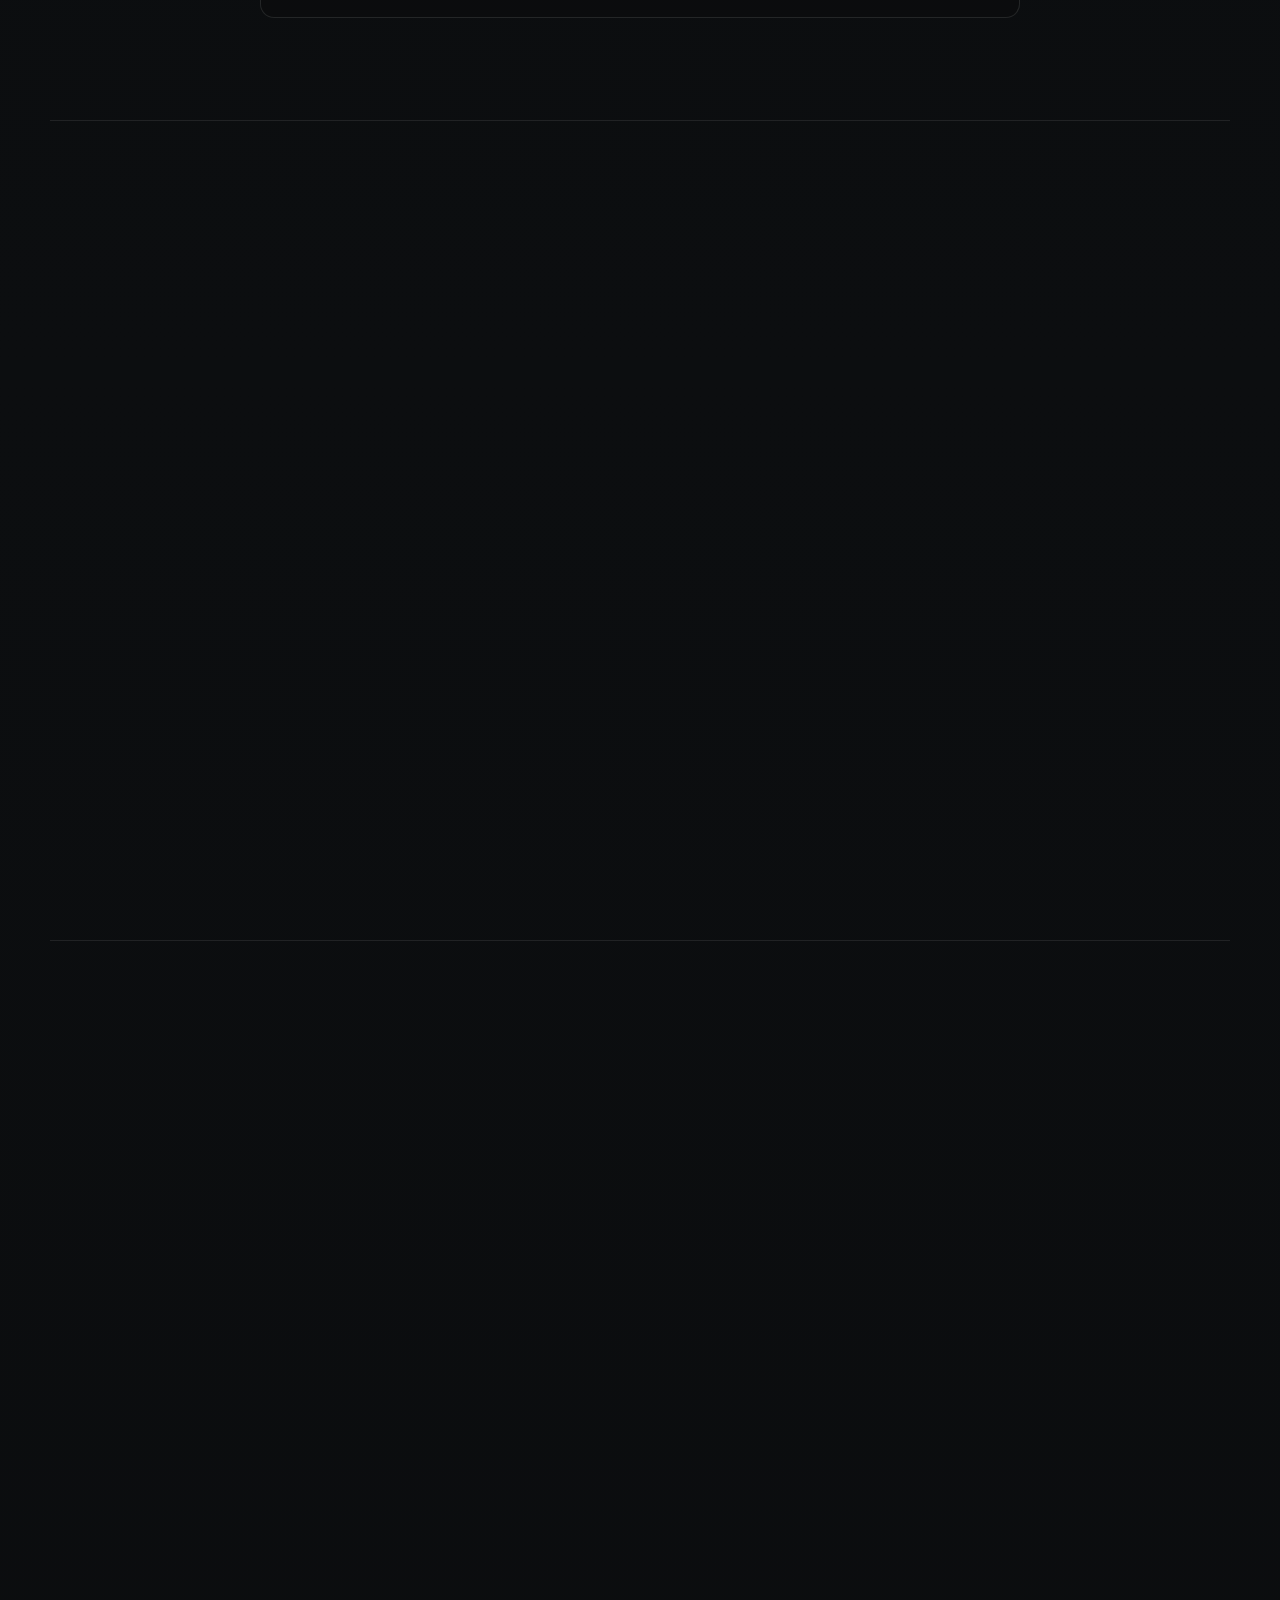
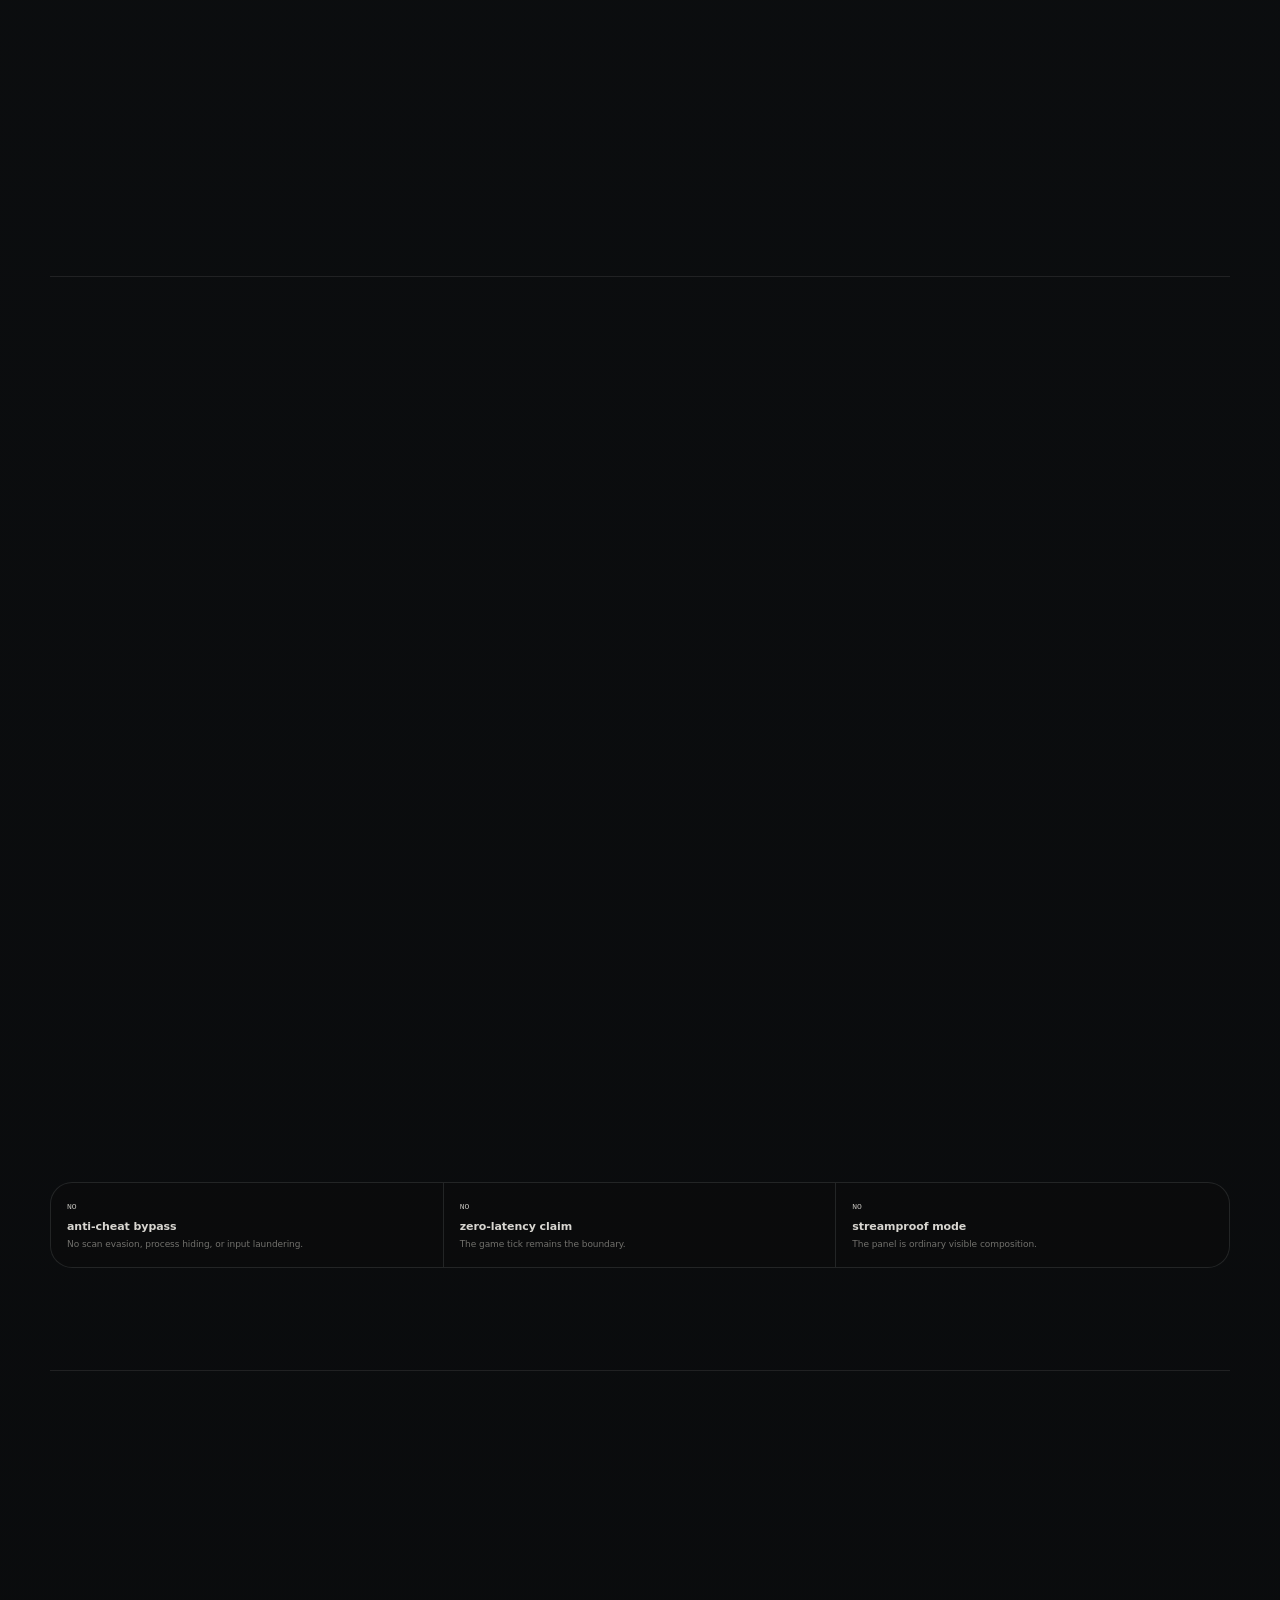
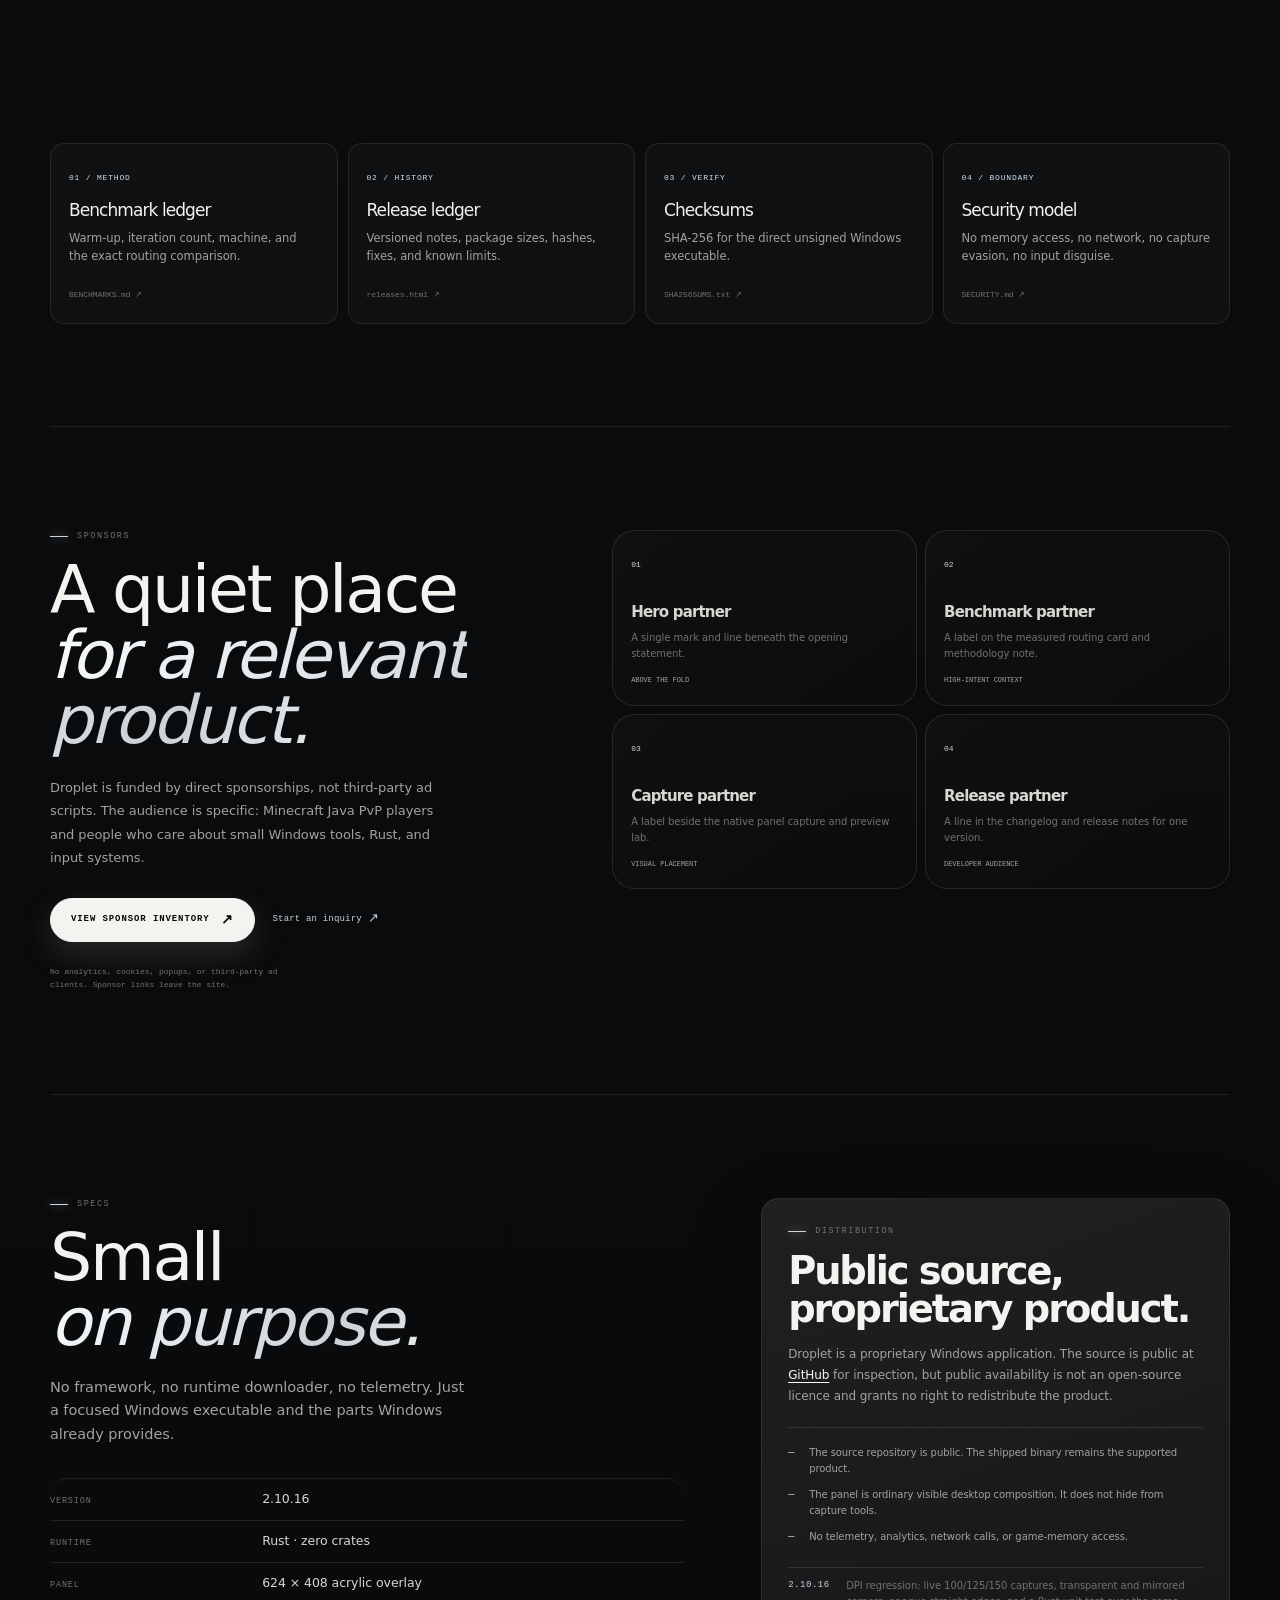
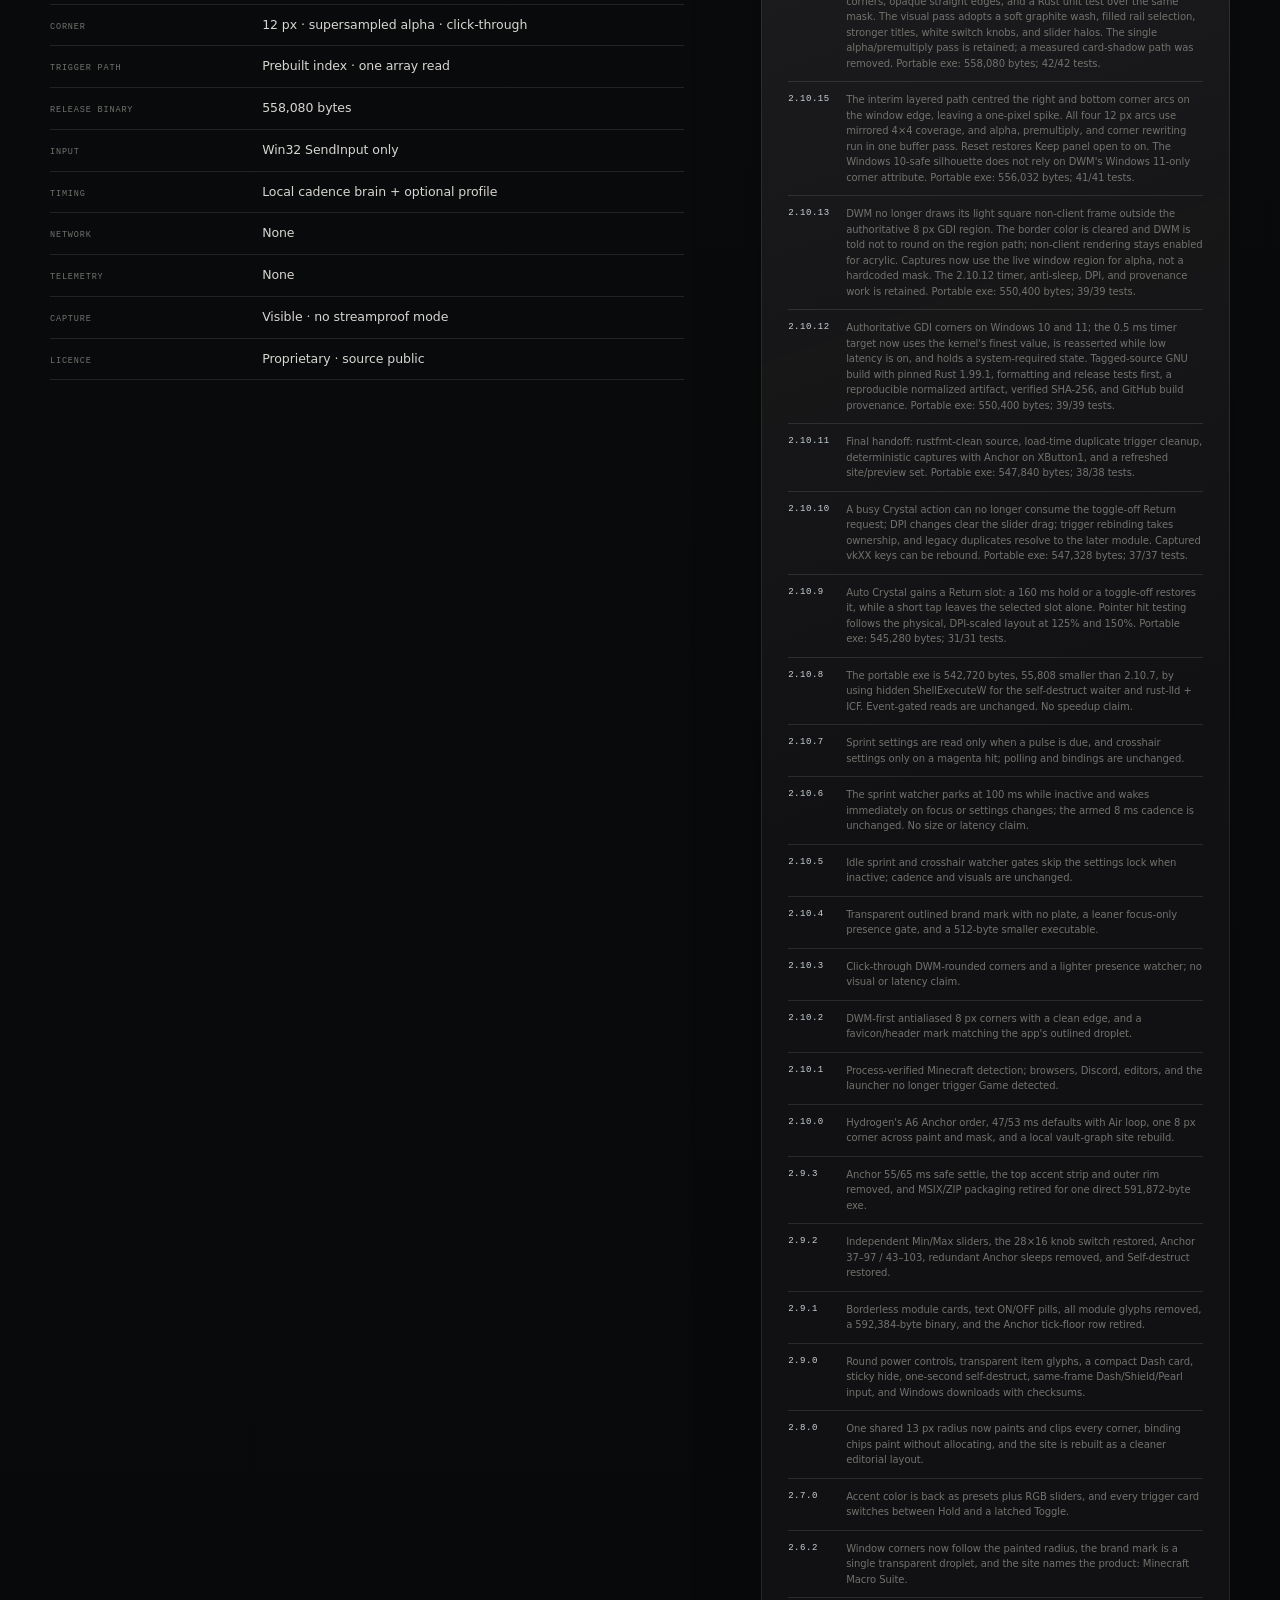
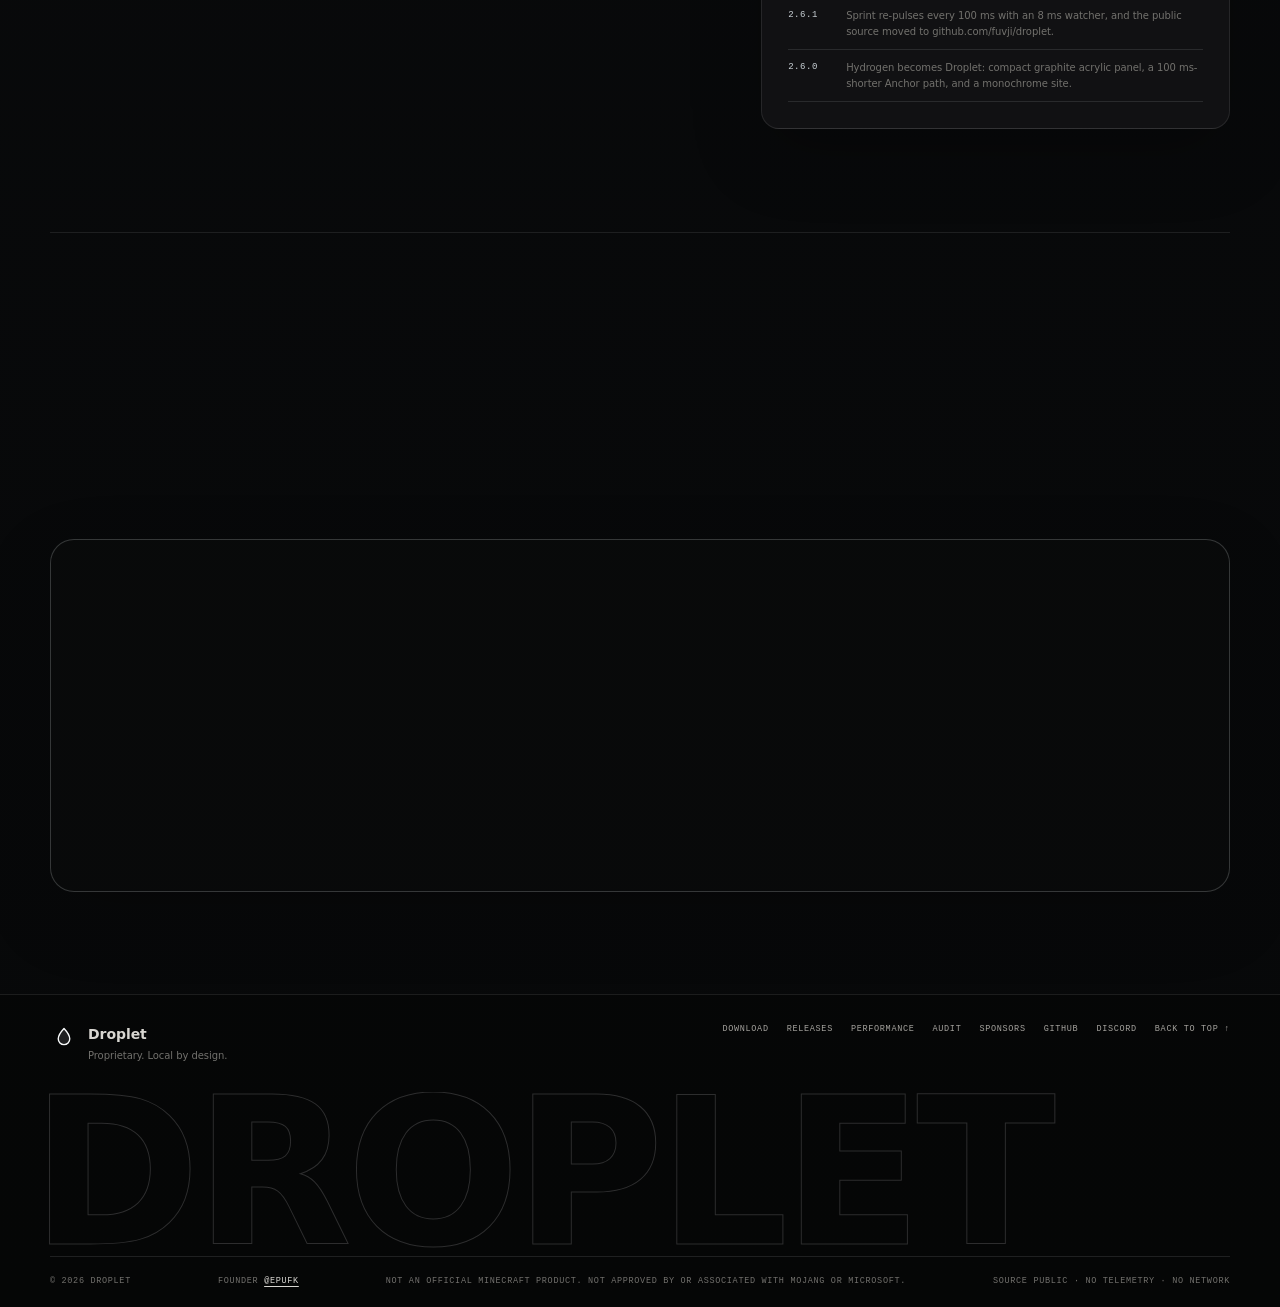
==== commit bee0075e: "Ship 2.10.16 with DPI corner regression and cleaner glass. Capture the live panel at 100/125/150 DPI" ====
--- a/site/public/index.html
+++ b/site/public/index.html
@@ -13,31 +13,31 @@
   <meta property="og:title" content="Droplet — Minecraft Zero Macro">
   <meta property="og:description" content="A compact, local Windows keyboard-and-mouse macro suite for Minecraft Java. Pre-indexed routing, exact sequences, no telemetry, no network calls, and no game-memory access.">
   <meta property="og:url" content="https://fuvji.github.io/droplet/">
-  <meta property="og:image" content="https://fuvji.github.io/droplet/assets/droplet-core.png?v=2.10.15">
+  <meta property="og:image" content="https://fuvji.github.io/droplet/assets/droplet-core.png?v=2.10.16">
   <meta property="og:image:width" content="624">
   <meta property="og:image:height" content="408">
   <meta property="og:image:alt" content="The Droplet Minecraft Macro Suite Core panel at native 624 by 408 size.">
   <meta name="twitter:card" content="summary_large_image">
   <meta name="twitter:title" content="Droplet — Minecraft Zero Macro">
   <meta name="twitter:description" content="A compact, local Minecraft Java macro suite for Windows. Exact sequences, visible composition, no game-memory access.">
-  <meta name="twitter:image" content="https://fuvji.github.io/droplet/assets/droplet-core.png?v=2.10.15">
-  <link rel="icon" href="favicon.ico?v=2.10.15-2" type="image/x-icon" sizes="any">
-  <link rel="icon" href="favicon.svg?v=2.10.15-2" type="image/svg+xml" sizes="any">
-  <link rel="icon" href="assets/favicon-32.png?v=2.10.15-2" sizes="32x32" type="image/png">
-  <link rel="icon" href="assets/favicon-16.png?v=2.10.15-2" sizes="16x16" type="image/png">
-  <link rel="apple-touch-icon" href="apple-touch-icon.png?v=2.10.15-2" sizes="180x180" type="image/png">
-  <link rel="apple-touch-icon-precomposed" href="apple-touch-icon.png?v=2.10.15-2" sizes="180x180" type="image/png">
-  <link rel="mask-icon" href="favicon.svg?v=2.10.15-2" color="#f4f3ef">
-  <link rel="manifest" href="site.webmanifest?v=2.10.15-2" type="application/manifest+json">
+  <meta name="twitter:image" content="https://fuvji.github.io/droplet/assets/droplet-core.png?v=2.10.16">
+  <link rel="icon" href="favicon.ico?v=2.10.16-2" type="image/x-icon" sizes="any">
+  <link rel="icon" href="favicon.svg?v=2.10.16-2" type="image/svg+xml" sizes="any">
+  <link rel="icon" href="assets/favicon-32.png?v=2.10.16-2" sizes="32x32" type="image/png">
+  <link rel="icon" href="assets/favicon-16.png?v=2.10.16-2" sizes="16x16" type="image/png">
+  <link rel="apple-touch-icon" href="apple-touch-icon.png?v=2.10.16-2" sizes="180x180" type="image/png">
+  <link rel="apple-touch-icon-precomposed" href="apple-touch-icon.png?v=2.10.16-2" sizes="180x180" type="image/png">
+  <link rel="mask-icon" href="favicon.svg?v=2.10.16-2" color="#f4f3ef">
+  <link rel="manifest" href="site.webmanifest?v=2.10.16-2" type="application/manifest+json">
   <meta name="application-name" content="Droplet">
   <meta name="apple-mobile-web-app-title" content="Droplet">
   <link rel="alternate" type="text/plain" href="llms.txt" title="Droplet plain-text summary">
-  <link rel="stylesheet" href="style.css?v=2.10.15-1">
-  <link rel="stylesheet" href="refine.css?v=2.10.15-1">
-  <link rel="stylesheet" href="vault.css?v=2.10.15">
-  <link rel="stylesheet" href="motion.css?v=2.10.15-4">
+  <link rel="stylesheet" href="style.css?v=2.10.16-1">
+  <link rel="stylesheet" href="refine.css?v=2.10.16-1">
+  <link rel="stylesheet" href="vault.css?v=2.10.16">
+  <link rel="stylesheet" href="motion.css?v=2.10.16-4">
   <script src="downloads.js" defer></script>
-  <script src="motion.js?v=2.10.15-6" defer></script>
+  <script src="motion.js?v=2.10.16-6" defer></script>
 </head>
 <body>
   <a class="skip-link" href="#main">Skip to content</a>
@@ -52,7 +52,7 @@
       <a class="brand" href="./" aria-label="Droplet home">
         <span class="brand-mark" aria-hidden="true"><svg viewBox="0 0 24 24"><path d="M12 2.7S5.7 9.4 5.7 14a6.3 6.3 0 0 0 12.6 0C18.3 9.4 12 2.7 12 2.7Z" fill="currentColor" fill-opacity=".11" stroke="currentColor" stroke-width="1.5" stroke-linejoin="round"/></svg></span>
         <span class="brand-name">Droplet</span>
-        <span class="brand-version">2.10.15</span>
+        <span class="brand-version">2.10.16</span>
       </a>
       <nav class="site-nav" aria-label="Primary">
         <a href="#download">Download</a>
@@ -107,7 +107,7 @@
           <a class="button button-primary" href="downloads/droplet.exe" download data-download-primary><span data-download-label>Download exe</span> <span aria-hidden="true">↓</span></a>
           <a class="button button-quiet" href="#performance">Read the measurements</a>
         </div>
-        <p class="hero-download-note">2.10.15 · Windows x64 · single portable exe</p>
+        <p class="hero-download-note">2.10.16 · Windows x64 · single portable exe</p>
         <ul class="hero-notes" aria-label="Product boundaries">
           <li>Keyboard + mouse only</li>
           <li>Visible to capture</li>
@@ -115,9 +115,9 @@
         </ul>
       </div>
 
-      <aside class="console-card" aria-label="Droplet 2.10.15 runtime card">
+      <aside class="console-card" aria-label="Droplet 2.10.16 runtime card">
         <div class="console-head">
-          <span>Runtime / 2.10.15</span>
+          <span>Runtime / 2.10.16</span>
           <span class="status-live"><i aria-hidden="true"></i>Local</span>
         </div>
         <div class="console-main">
@@ -134,8 +134,8 @@
           <div class="signal-caption"><span>binding scan 202.39 ns</span><span>index 0.45 ns</span></div>
         </div>
         <dl class="console-grid">
-          <div><dt>Release tests</dt><dd>41 / 41</dd></div>
-          <div><dt>Release binary</dt><dd>556,032 B</dd></div>
+          <div><dt>Release tests</dt><dd>42 / 42</dd></div>
+          <div><dt>Release binary</dt><dd>558,080 B</dd></div>
           <div><dt>Game tick</dt><dd>50 ms</dd></div>
           <div><dt>Runtime deps</dt><dd>0</dd></div>
         </dl>
@@ -148,8 +148,8 @@
 
     <section class="proof-rail wrap" aria-label="Measured release facts">
       <div><strong>445×</strong><span>routing lookup reduction</span></div>
-      <div><strong>556,032</strong><span>bytes · release exe</span></div>
-      <div><strong>41 / 41</strong><span>release tests passing</span></div>
+      <div><strong>558,080</strong><span>bytes · release exe</span></div>
+      <div><strong>42 / 42</strong><span>release tests passing</span></div>
       <div><strong>0</strong><span>network calls</span></div>
     </section>
 
@@ -176,7 +176,7 @@
       </div>
       <div class="vault-shell">
         <div class="vault-toolbar">
-          <span><i aria-hidden="true"></i>Vault / 2.10.15</span>
+          <span><i aria-hidden="true"></i>Vault / 2.10.16</span>
           <span>Nodes 13</span>
           <span>Edges 18</span>
           <span>Outbound 0</span>
@@ -283,7 +283,7 @@
           <p class="section-tag"><span aria-hidden="true"></span>Download</p>
           <h2 id="download-title">Take the<br><em>small build.</em></h2>
         </div>
-        <p class="section-lede">One direct executable and nothing else. No installer, package registration, runtime downloader, account, or telemetry. The executable is 556,032 bytes and runs locally.</p>
+        <p class="section-lede">One direct executable and nothing else. No installer, package registration, runtime downloader, account, or telemetry. The executable is 558,080 bytes and runs locally.</p>
       </div>
 
       <div class="download-grid" data-platform-grid>
@@ -295,7 +295,7 @@
             <a class="button button-primary" href="downloads/droplet.exe" download>Download exe <span aria-hidden="true">↓</span></a>
             <a class="text-link" href="downloads/SHA256SUMS.txt">Checksums <span aria-hidden="true">↗</span></a>
           </div>
-          <small>556,032 B · single exe · no MSIX or ZIP</small>
+          <small>558,080 B · single exe · no MSIX or ZIP</small>
         </article>
         <article class="download-card is-muted" data-os="linux">
           <div class="download-head"><span class="download-icon">LNX</span><span class="download-state is-pending">Port tracked</span></div>
@@ -312,7 +312,7 @@
           <small>No .dmg, .zip, or .img is published because no macOS build exists.</small>
         </article>
       </div>
-      <p class="download-note"><strong>2.10.15 fixes:</strong> the interim layered path centred the right and bottom arcs on the window edge, which left a one-pixel spike at those corners. All four 12 px arcs now share mirrored 4×4 coverage sampling, so the silhouette is symmetric and clean; paint, hit testing, DPI sizing, and the capture mask agree. <strong>Keep panel open</strong> remains on by default and Reset now restores that default. Low latency still requests the kernel's finest timer value, reasserts 0.5 ms while enabled, and holds a system-required execution state. The OS can still deny 0.5 ms on hardware that does not expose it, and the UI reports the value actually granted.</p>
+      <p class="download-note"><strong>2.10.16 checks:</strong> the live panel is captured at 100%, 125%, and 150% DPI. The regression requires all four alpha corners to be transparent, the corner boxes to mirror on both axes, and the straight edges to stay opaque; a unit test applies the same rule at every scale. The visual pass adds a graphite wash, a filled rail selection, stronger titles, white switch knobs, and slider thumb halos without changing the 624×408 layout. <strong>Keep panel open</strong> stays on by default and Reset restores it. Low latency still requests the kernel's finest timer value, reasserts 0.5 ms while enabled, and holds a system-required execution state. The OS can still deny 0.5 ms on hardware that does not expose it, and the UI reports the value actually granted.</p>
       <p class="download-note" data-platform-note>Droplet ships a Windows x64 build. This page checks your platform locally and never sends it anywhere.</p>
       <div class="download-verify">
         <span>Verify</span><code>sha256sum -c SHA256SUMS.txt</code>
@@ -339,7 +339,7 @@
               <strong>202.39 <small>ns</small></strong>
             </div>
             <div class="benchmark-row is-fast">
-              <div class="bench-label"><span>Indexed route</span><small>2.10.15</small></div>
+              <div class="bench-label"><span>Indexed route</span><small>2.10.16</small></div>
               <div class="bench-track"><i class="bar-thin"></i></div>
               <strong>0.45 <small>ns</small></strong>
             </div>
@@ -369,7 +369,7 @@
       </div>
 
       <div class="measure-card">
-        <div class="measure-head"><span>Measurement detail</span><span>Release 2.10.15</span></div>
+        <div class="measure-head"><span>Measurement detail</span><span>Release 2.10.16</span></div>
         <table class="measure-table">
           <thead><tr><th>Metric</th><th>Result</th><th>Method</th></tr></thead>
           <tbody>
@@ -414,16 +414,16 @@
 
       <figure class="media-frame">
         <div class="media-bar">
-          <span class="media-title">CORE / 2.10.15</span>
+          <span class="media-title">CORE / 2.10.16</span>
           <span class="media-meta">624 × 408</span>
           <span class="media-live"><i aria-hidden="true"></i>Native capture</span>
         </div>
         <div class="media-image">
-          <img src="assets/droplet-core.png?v=2.10.15" width="624" height="408" alt="The Droplet 2.10.15 Core panel showing Shield, Mace, Potion, Breach, Auto Use, and Dash modules with their bindings and timing controls." loading="lazy" decoding="async">
+          <img src="assets/droplet-core.png?v=2.10.16" width="624" height="408" alt="The Droplet 2.10.16 Core panel showing Shield, Mace, Potion, Breach, Auto Use, and Dash modules with their bindings and timing controls." loading="lazy" decoding="async">
           <span class="scanline" aria-hidden="true"></span>
         </div>
         <figcaption class="media-caption">
-          <span>Core tab, native size, captured from the 2.10.15 build.</span>
+          <span>Core tab, native size, captured from the 2.10.16 build.</span>
           <span>Windows 10 / 11 · 100% DPI</span>
         </figcaption>
       </figure>
@@ -442,19 +442,19 @@
         </div>
         <div class="preview-stage">
           <figure class="preview-pane pane-core">
-            <img src="assets/droplet-core.png?v=2.10.15" width="624" height="408" alt="Native Core tab with Shield, Mace, Potion, Breach, Auto Use, and Dash controls." loading="lazy" decoding="async">
+            <img src="assets/droplet-core.png?v=2.10.16" width="624" height="408" alt="Native Core tab with Shield, Mace, Potion, Breach, Auto Use, and Dash controls." loading="lazy" decoding="async">
             <figcaption><span>Core / combat modules</span><span>Native 624 × 408</span></figcaption>
           </figure>
           <figure class="preview-pane pane-crystal">
-            <img src="assets/droplet-crystal.png?v=2.10.15" width="624" height="408" alt="Native Crystal tab with Auto Crystal, Anchor, Hover Totem, and Pearl controls." loading="lazy" decoding="async">
+            <img src="assets/droplet-crystal.png?v=2.10.16" width="624" height="408" alt="Native Crystal tab with Auto Crystal, Anchor, Hover Totem, and Pearl controls." loading="lazy" decoding="async">
             <figcaption><span>Crystal / anchor + totem</span><span>Native 624 × 408</span></figcaption>
           </figure>
           <figure class="preview-pane pane-assist">
-            <img src="assets/droplet-assist.png?v=2.10.15" width="624" height="408" alt="Native Assist tab with Fast Use, Sprint, Ghost Click, and W-Tap timing controls." loading="lazy" decoding="async">
+            <img src="assets/droplet-assist.png?v=2.10.16" width="624" height="408" alt="Native Assist tab with Fast Use, Sprint, Ghost Click, and W-Tap timing controls." loading="lazy" decoding="async">
             <figcaption><span>Assist / timing tools</span><span>Native 624 × 408</span></figcaption>
           </figure>
           <figure class="preview-pane pane-system">
-            <img src="assets/droplet-system.png?v=2.10.15" width="624" height="408" alt="Native System tab with appearance, session, danger zone, and performance controls." loading="lazy" decoding="async">
+            <img src="assets/droplet-system.png?v=2.10.16" width="624" height="408" alt="Native System tab with appearance, session, danger zone, and performance controls." loading="lazy" decoding="async">
             <figcaption><span>System / appearance + session</span><span>Native 624 × 408</span></figcaption>
           </figure>
         </div>
@@ -478,10 +478,10 @@
         <div class="capture-frame">
           <div class="capture-chrome"><span>UI REEL / FOUR TABS</span><span>624 × 408 STILLS</span><span class="status-live"><i aria-hidden="true"></i>Visible</span></div>
           <div class="capture-image capture-reel" role="img" aria-label="Silent CSS crossfade of the native Core, Crystal, Assist, and System panels. Native stills, not gameplay.">
-            <img class="reel-frame" src="assets/droplet-core.png?v=2.10.15" width="624" height="408" alt="" loading="lazy" decoding="async">
-            <img class="reel-frame reel-2" src="assets/droplet-crystal.png?v=2.10.15" width="624" height="408" alt="" loading="lazy" decoding="async">
-            <img class="reel-frame reel-3" src="assets/droplet-assist.png?v=2.10.15" width="624" height="408" alt="" loading="lazy" decoding="async">
-            <img class="reel-frame reel-4" src="assets/droplet-system.png?v=2.10.15" width="624" height="408" alt="" loading="lazy" decoding="async">
+            <img class="reel-frame" src="assets/droplet-core.png?v=2.10.16" width="624" height="408" alt="" loading="lazy" decoding="async">
+            <img class="reel-frame reel-2" src="assets/droplet-crystal.png?v=2.10.16" width="624" height="408" alt="" loading="lazy" decoding="async">
+            <img class="reel-frame reel-3" src="assets/droplet-assist.png?v=2.10.16" width="624" height="408" alt="" loading="lazy" decoding="async">
+            <img class="reel-frame reel-4" src="assets/droplet-system.png?v=2.10.16" width="624" height="408" alt="" loading="lazy" decoding="async">
             <span class="capture-tag">NATIVE UI / NOT GAMEPLAY</span>
           </div>
           <div class="capture-caption"><span>Core → Crystal → Assist → System</span><span>Silent stills, crossfaded</span></div>
@@ -539,11 +539,11 @@
           <p class="section-tag"><span aria-hidden="true"></span>Audit</p>
           <h2 id="audit-title">Small,<br><em>and checked.</em></h2>
           <p class="section-lede">The boundaries are part of the product. These are source-verified or measured on the release build; live Minecraft hit registration is still a separate test.</p>
-          <div class="audit-stamp"><strong>41 / 41</strong><span>release tests passing</span></div>
+          <div class="audit-stamp"><strong>42 / 42</strong><span>release tests passing</span></div>
         </div>
 
         <div class="audit-panel">
-          <div class="audit-head"><span>Release audit</span><span>2.10.15 / 2026-11-18</span></div>
+          <div class="audit-head"><span>Release audit</span><span>2.10.16 / 2026-11-18</span></div>
           <ul class="audit-list">
             <li><span class="audit-name">Trigger routing</span><span class="audit-value">0.45 ns indexed</span><span class="audit-state is-pass">measured</span></li>
             <li><span class="audit-name">Runtime dependencies</span><span class="audit-value">0</span><span class="audit-state is-pass">pass</span></li>
@@ -557,7 +557,7 @@
             <li><span class="audit-name">Brand mark</span><span class="audit-value">Transparent · no plate</span><span class="audit-state is-pass">checked</span></li>
             <li><span class="audit-name">Capture status</span><span class="audit-value">Visible</span><span class="audit-state is-boundary">boundary</span></li>
             <li><span class="audit-name">Source distribution</span><span class="audit-value">Public repository</span><span class="audit-state is-pass">transparent</span></li>
-            <li><span class="audit-name">Release binary</span><span class="audit-value">556,032 B</span><span class="audit-state is-pass">measured</span></li>
+            <li><span class="audit-name">Release binary</span><span class="audit-value">558,080 B</span><span class="audit-state is-pass">measured</span></li>
             <li><span class="audit-name">Build provenance</span><span class="audit-value">Source-built · attested</span><span class="audit-state is-pass">CI</span></li>
             <li><span class="audit-name">Live Minecraft</span><span class="audit-value">Pending</span><span class="audit-state is-open">unverified</span></li>
           </ul>
@@ -619,12 +619,12 @@
             <p class="section-lede">No framework, no runtime downloader, no telemetry. Just a focused Windows executable and the parts Windows already provides.</p>
           </div>
           <dl class="spec-list">
-            <div class="spec-row"><dt>Version</dt><dd>2.10.15</dd></div>
+            <div class="spec-row"><dt>Version</dt><dd>2.10.16</dd></div>
             <div class="spec-row"><dt>Runtime</dt><dd>Rust · zero crates</dd></div>
             <div class="spec-row"><dt>Panel</dt><dd>624 × 408 acrylic overlay</dd></div>
             <div class="spec-row"><dt>Corner</dt><dd>12 px · supersampled alpha · click-through</dd></div>
             <div class="spec-row"><dt>Trigger path</dt><dd>Prebuilt index · one array read</dd></div>
-            <div class="spec-row"><dt>Release binary</dt><dd>556,032 bytes</dd></div>
+            <div class="spec-row"><dt>Release binary</dt><dd>558,080 bytes</dd></div>
             <div class="spec-row"><dt>Input</dt><dd>Win32 SendInput only</dd></div>
             <div class="spec-row"><dt>Timing</dt><dd>Local cadence brain + optional profile</dd></div>
             <div class="spec-row"><dt>Network</dt><dd>None</dd></div>
@@ -644,7 +644,8 @@
             <li>No telemetry, analytics, network calls, or game-memory access.</li>
           </ul>
           <div class="release-notes">
-            <div><span>2.10.15</span><p>The interim layered path centred the right and bottom corner arcs on the window edge, leaving a one-pixel spike. All four 12 px arcs now use mirrored 4×4 coverage sampling, and alpha, premultiply, and corner rewriting run in one buffer pass. Reset restores Keep panel open to on. The same silhouette works on Windows 10 without DWM's Windows 11-only corner attribute. A local <code>dwm.log</code> records the DWM HRESULTs, region clear, size, and DPI. The input harness still cannot record synthetic Shield output in this environment; that result is unresolved, not a pass. Portable exe: 556,032 bytes; 41/41 tests.</p></div>
+            <div><span>2.10.16</span><p>DPI regression: live 100/125/150 captures, transparent and mirrored corners, opaque straight edges, and a Rust unit test over the same mask. The visual pass adopts a soft graphite wash, filled rail selection, stronger titles, white switch knobs, and slider halos. The single alpha/premultiply pass is retained; a measured card-shadow path was removed. Portable exe: 558,080 bytes; 42/42 tests.</p></div>
+            <div><span>2.10.15</span><p>The interim layered path centred the right and bottom corner arcs on the window edge, leaving a one-pixel spike. All four 12 px arcs use mirrored 4×4 coverage, and alpha, premultiply, and corner rewriting run in one buffer pass. Reset restores Keep panel open to on. The Windows 10-safe silhouette does not rely on DWM's Windows 11-only corner attribute. Portable exe: 556,032 bytes; 41/41 tests.</p></div>
             <div><span>2.10.13</span><p>DWM no longer draws its light square non-client frame outside the authoritative 8 px GDI region. The border color is cleared and DWM is told not to round on the region path; non-client rendering stays enabled for acrylic. Captures now use the live window region for alpha, not a hardcoded mask. The 2.10.12 timer, anti-sleep, DPI, and provenance work is retained. Portable exe: 550,400 bytes; 39/39 tests.</p></div>
             <div><span>2.10.12</span><p>Authoritative GDI corners on Windows 10 and 11; the 0.5 ms timer target now uses the kernel's finest value, is reasserted while low latency is on, and holds a system-required state. Tagged-source GNU build with pinned Rust 1.99.1, formatting and release tests first, a reproducible normalized artifact, verified SHA-256, and GitHub build provenance. Portable exe: 550,400 bytes; 39/39 tests.</p></div>
             <div><span>2.10.11</span><p>Final handoff: rustfmt-clean source, load-time duplicate trigger cleanup, deterministic captures with Anchor on XButton1, and a refreshed site/preview set. Portable exe: 547,840 bytes; 38/38 tests.</p></div>
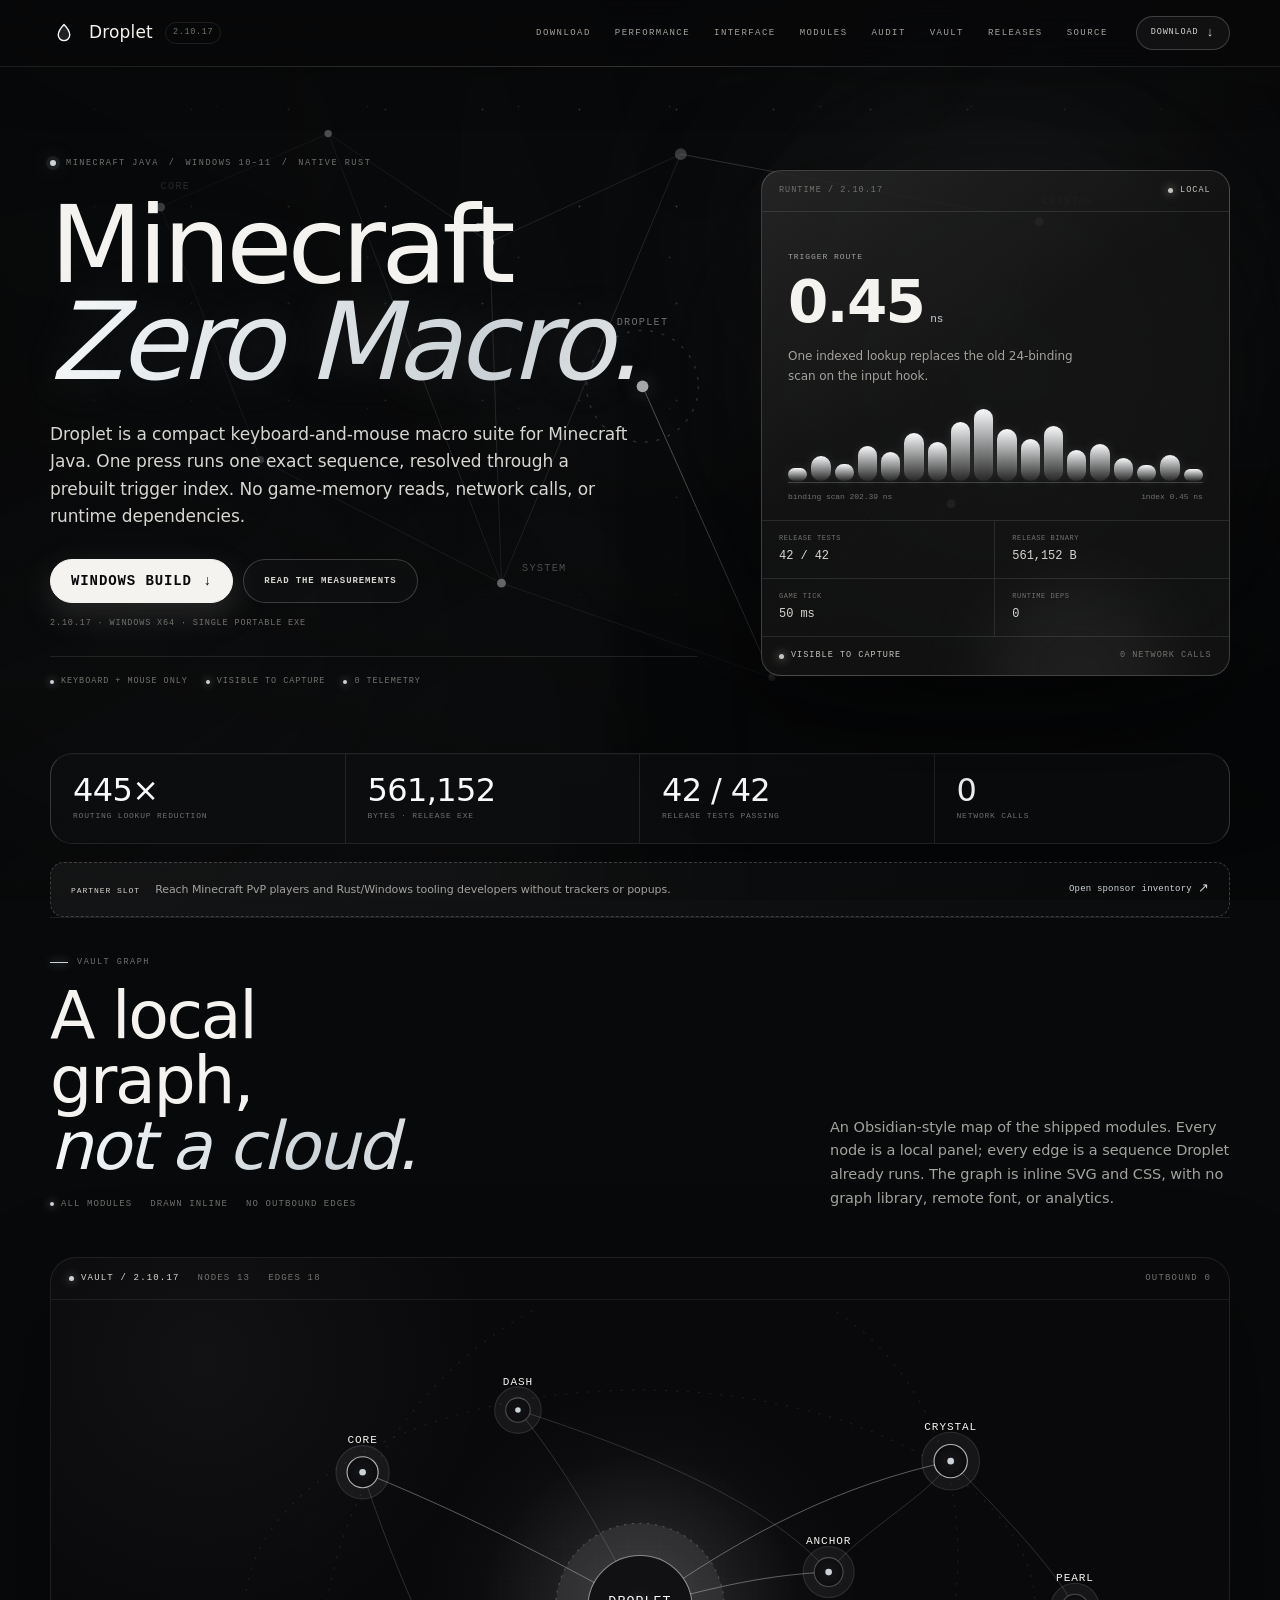
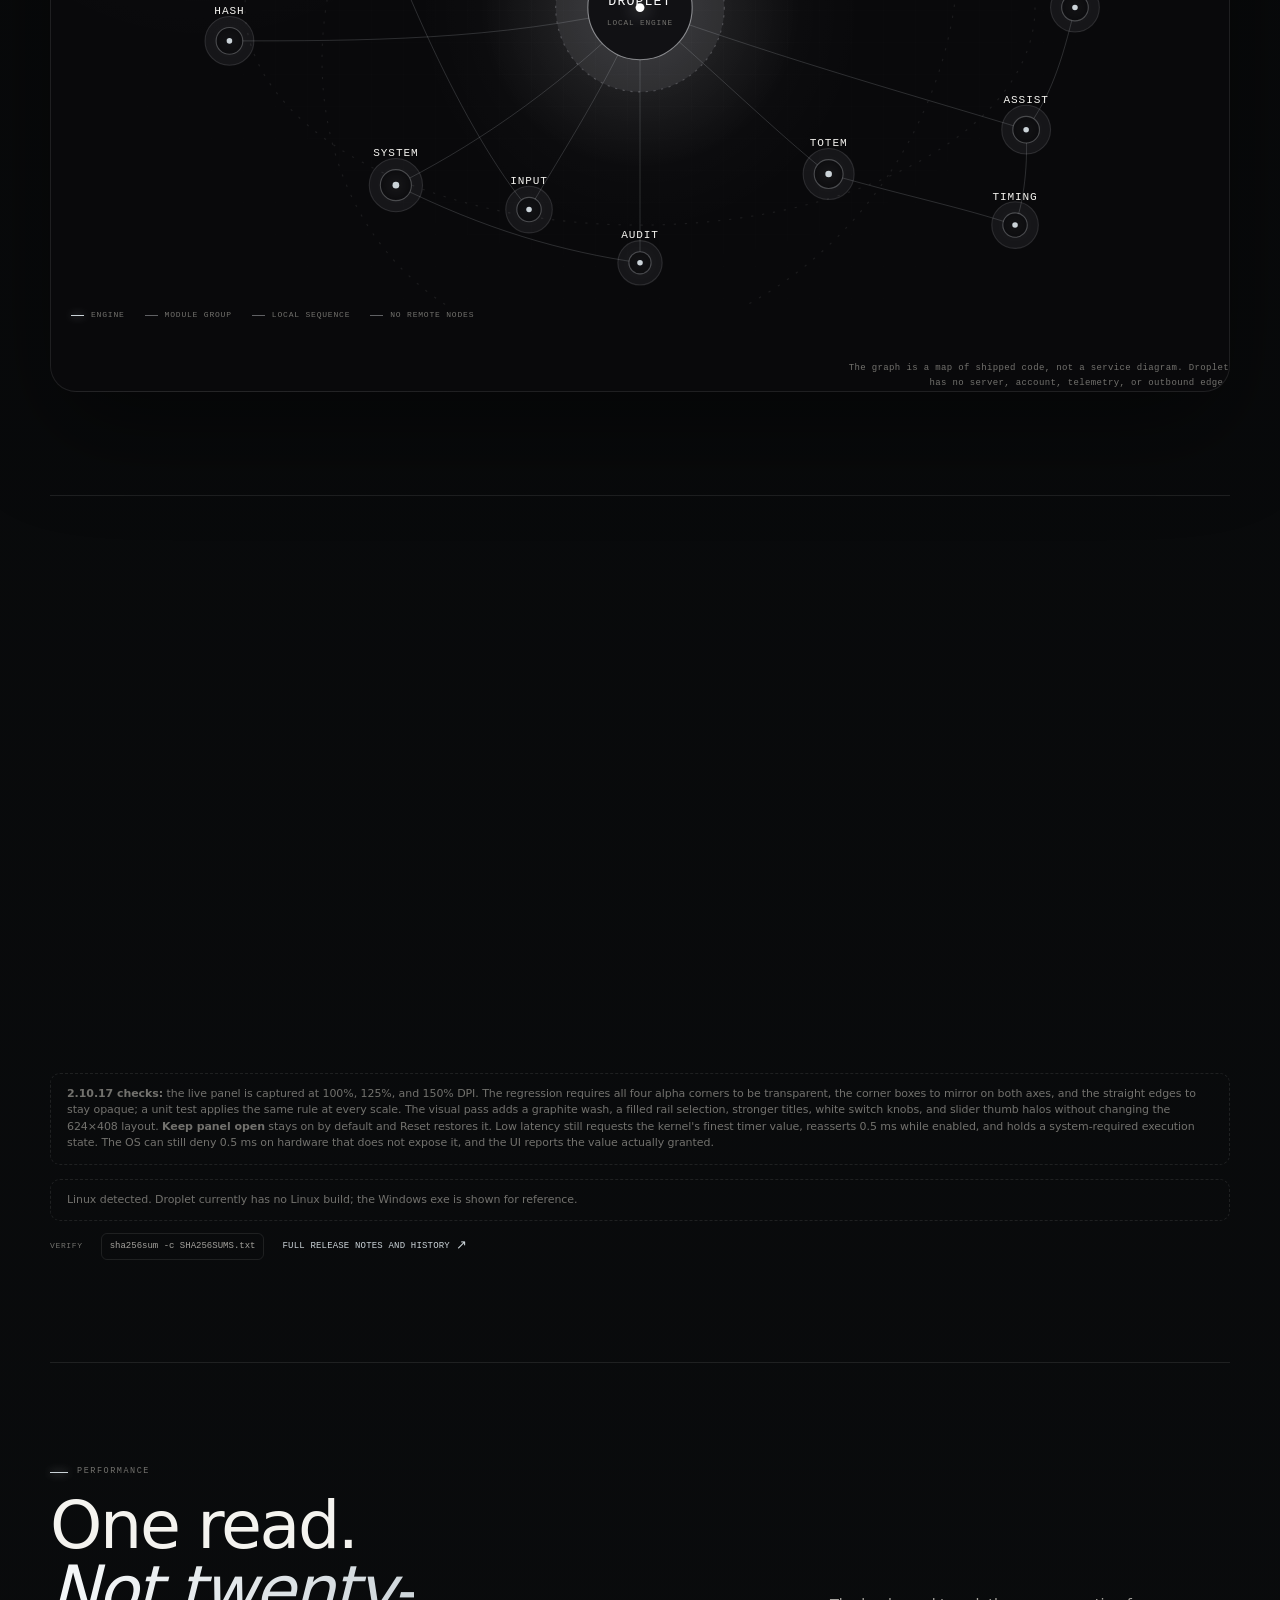
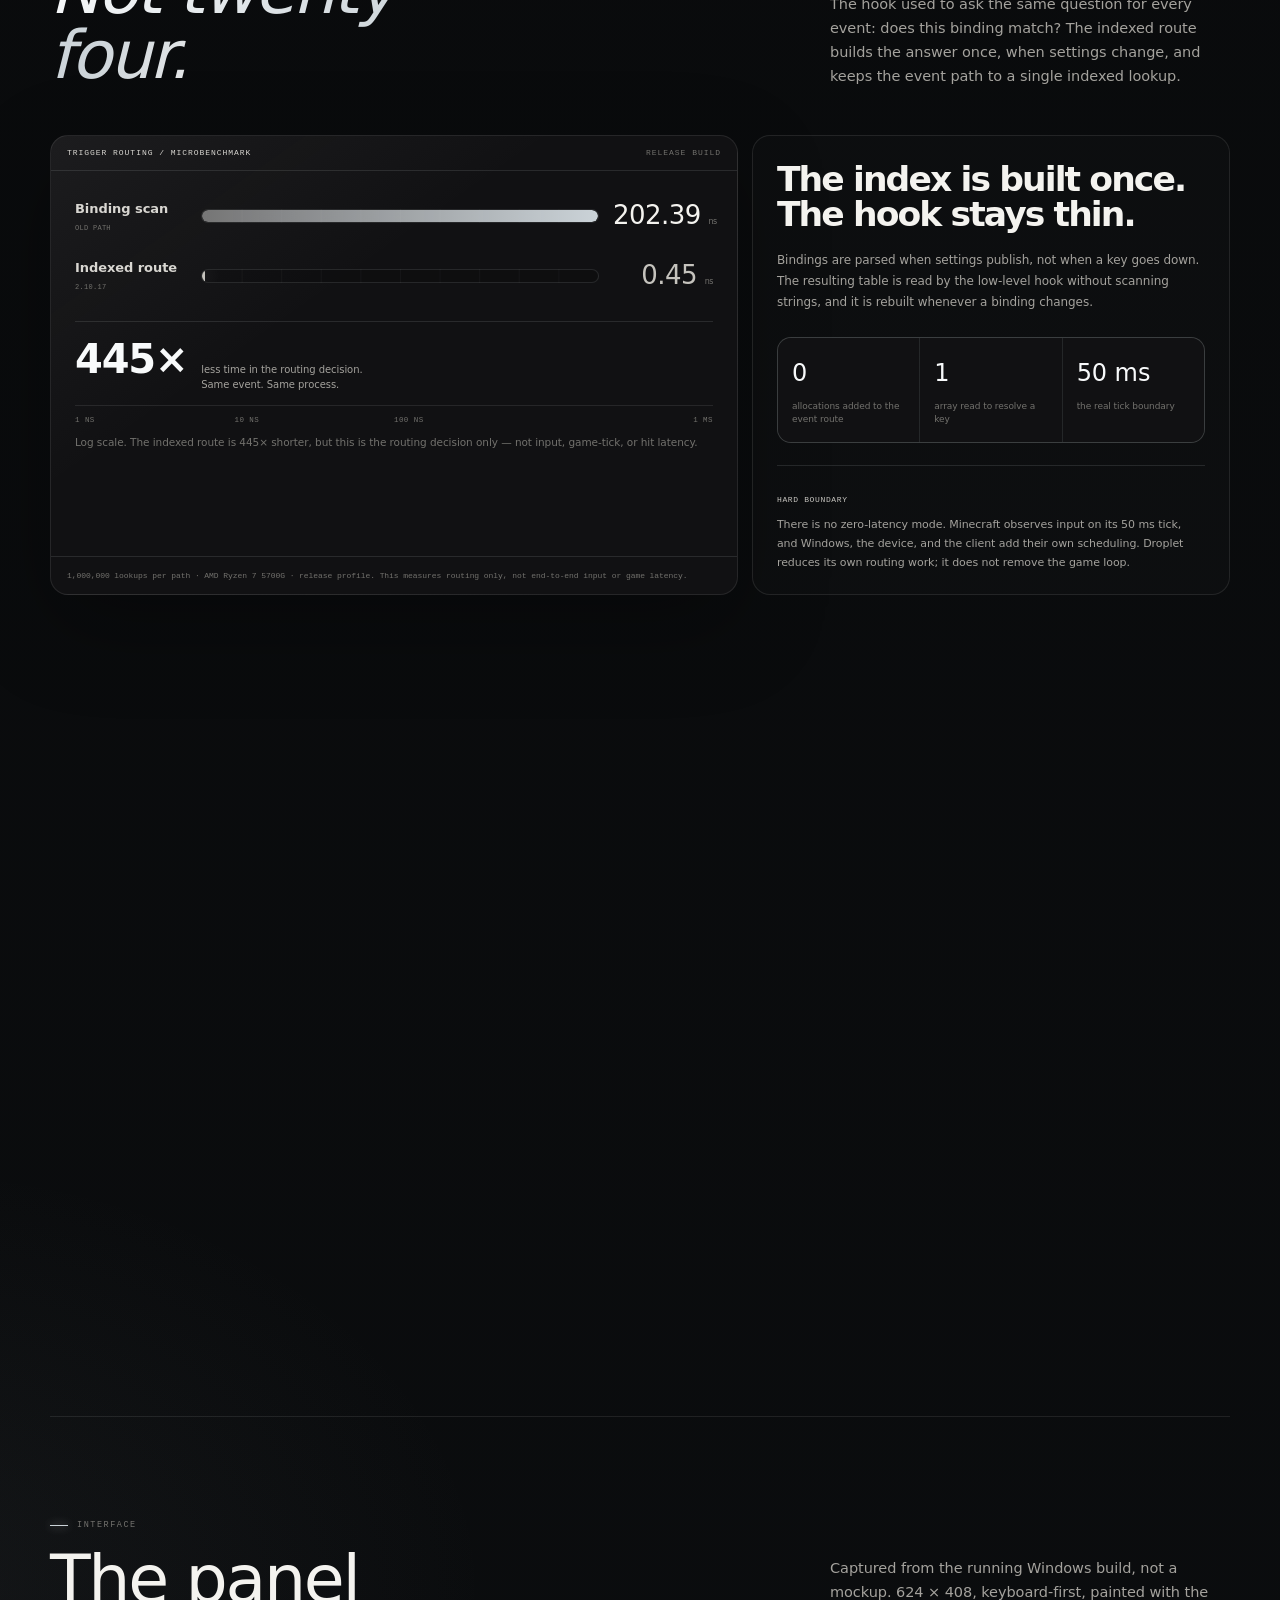
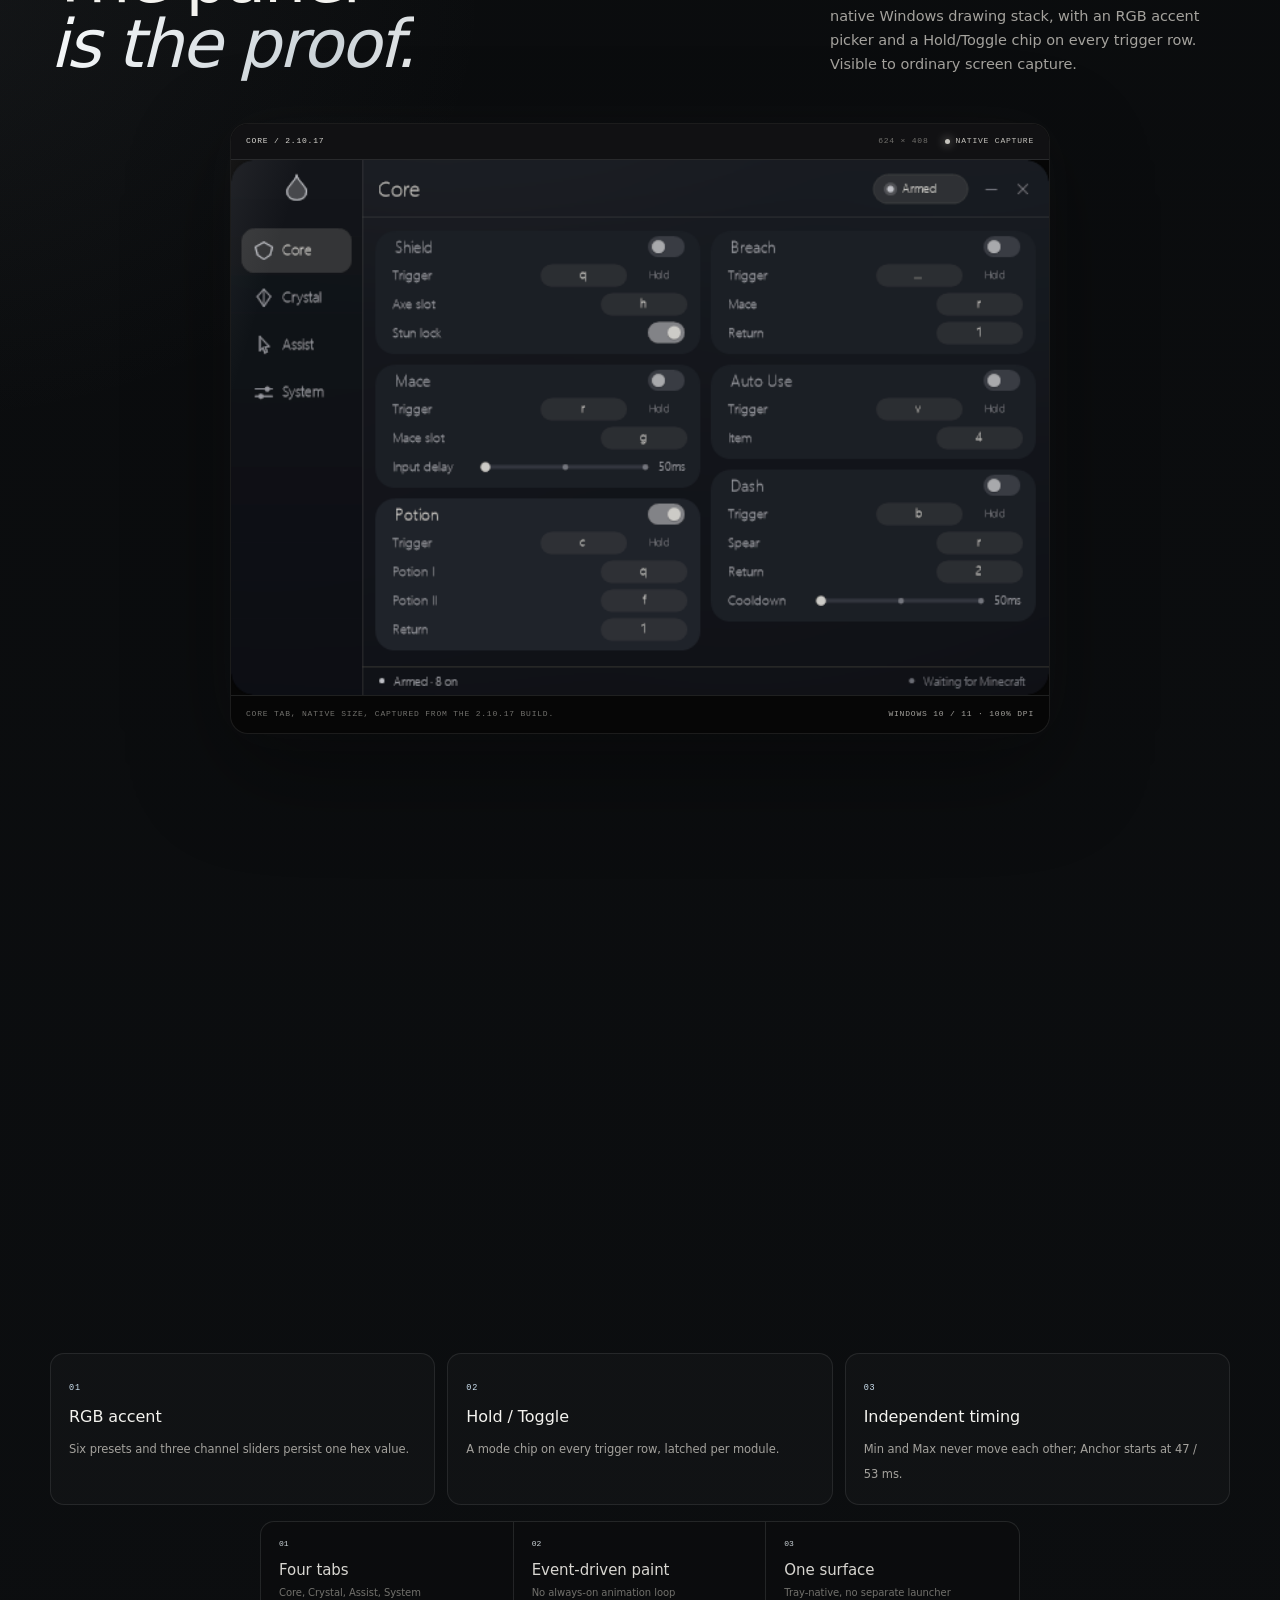
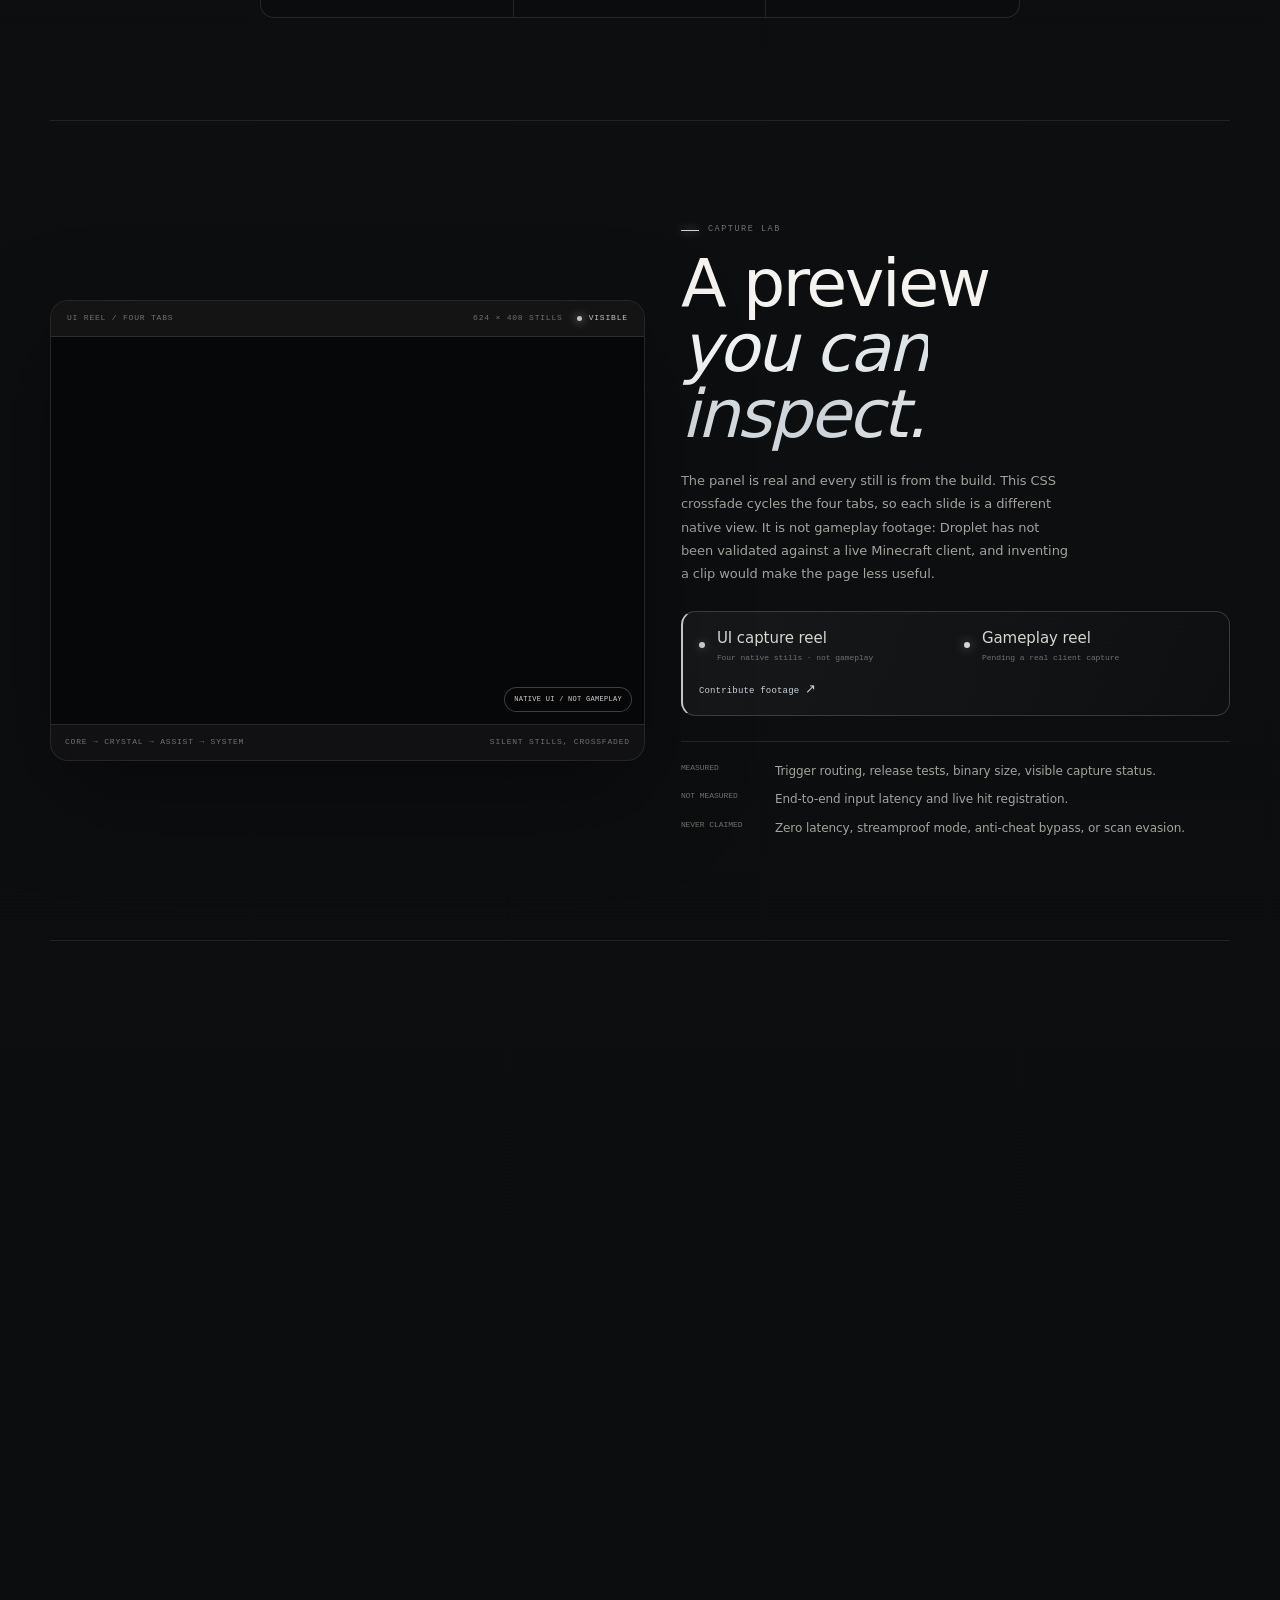
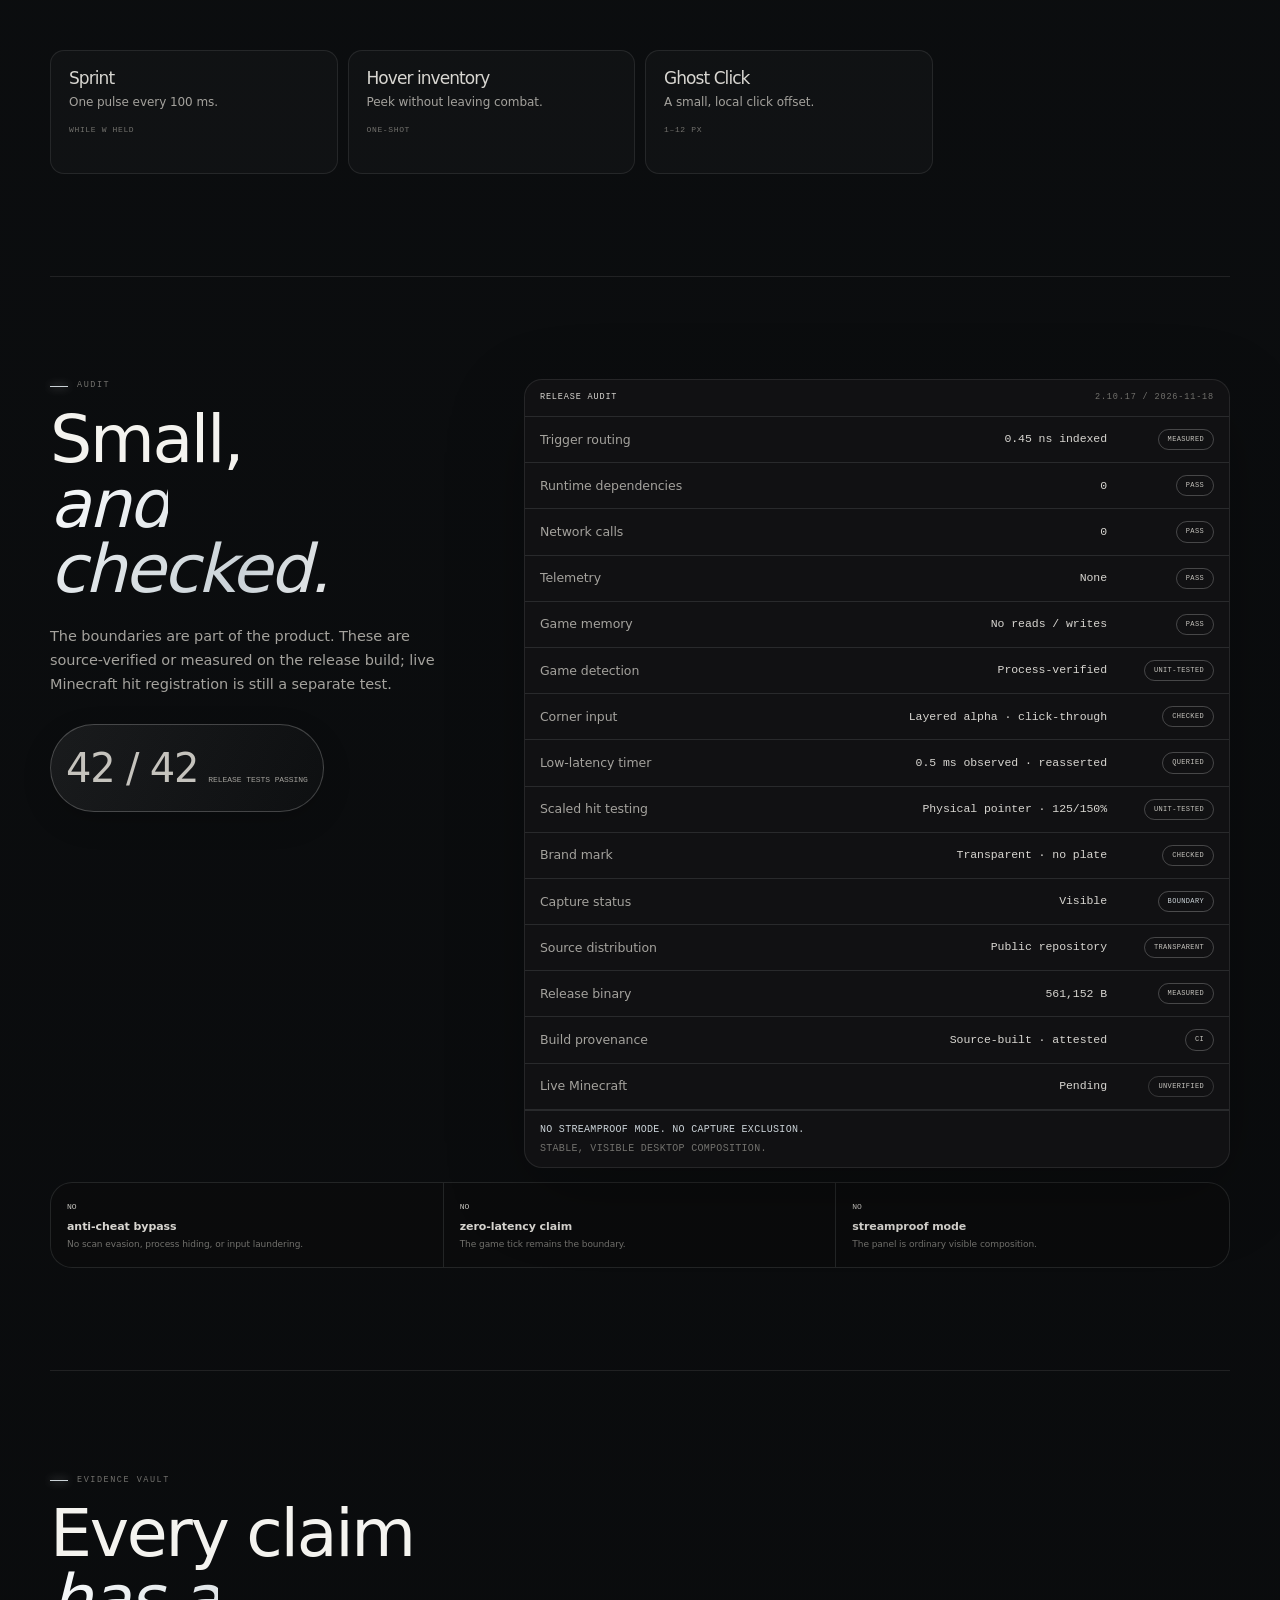
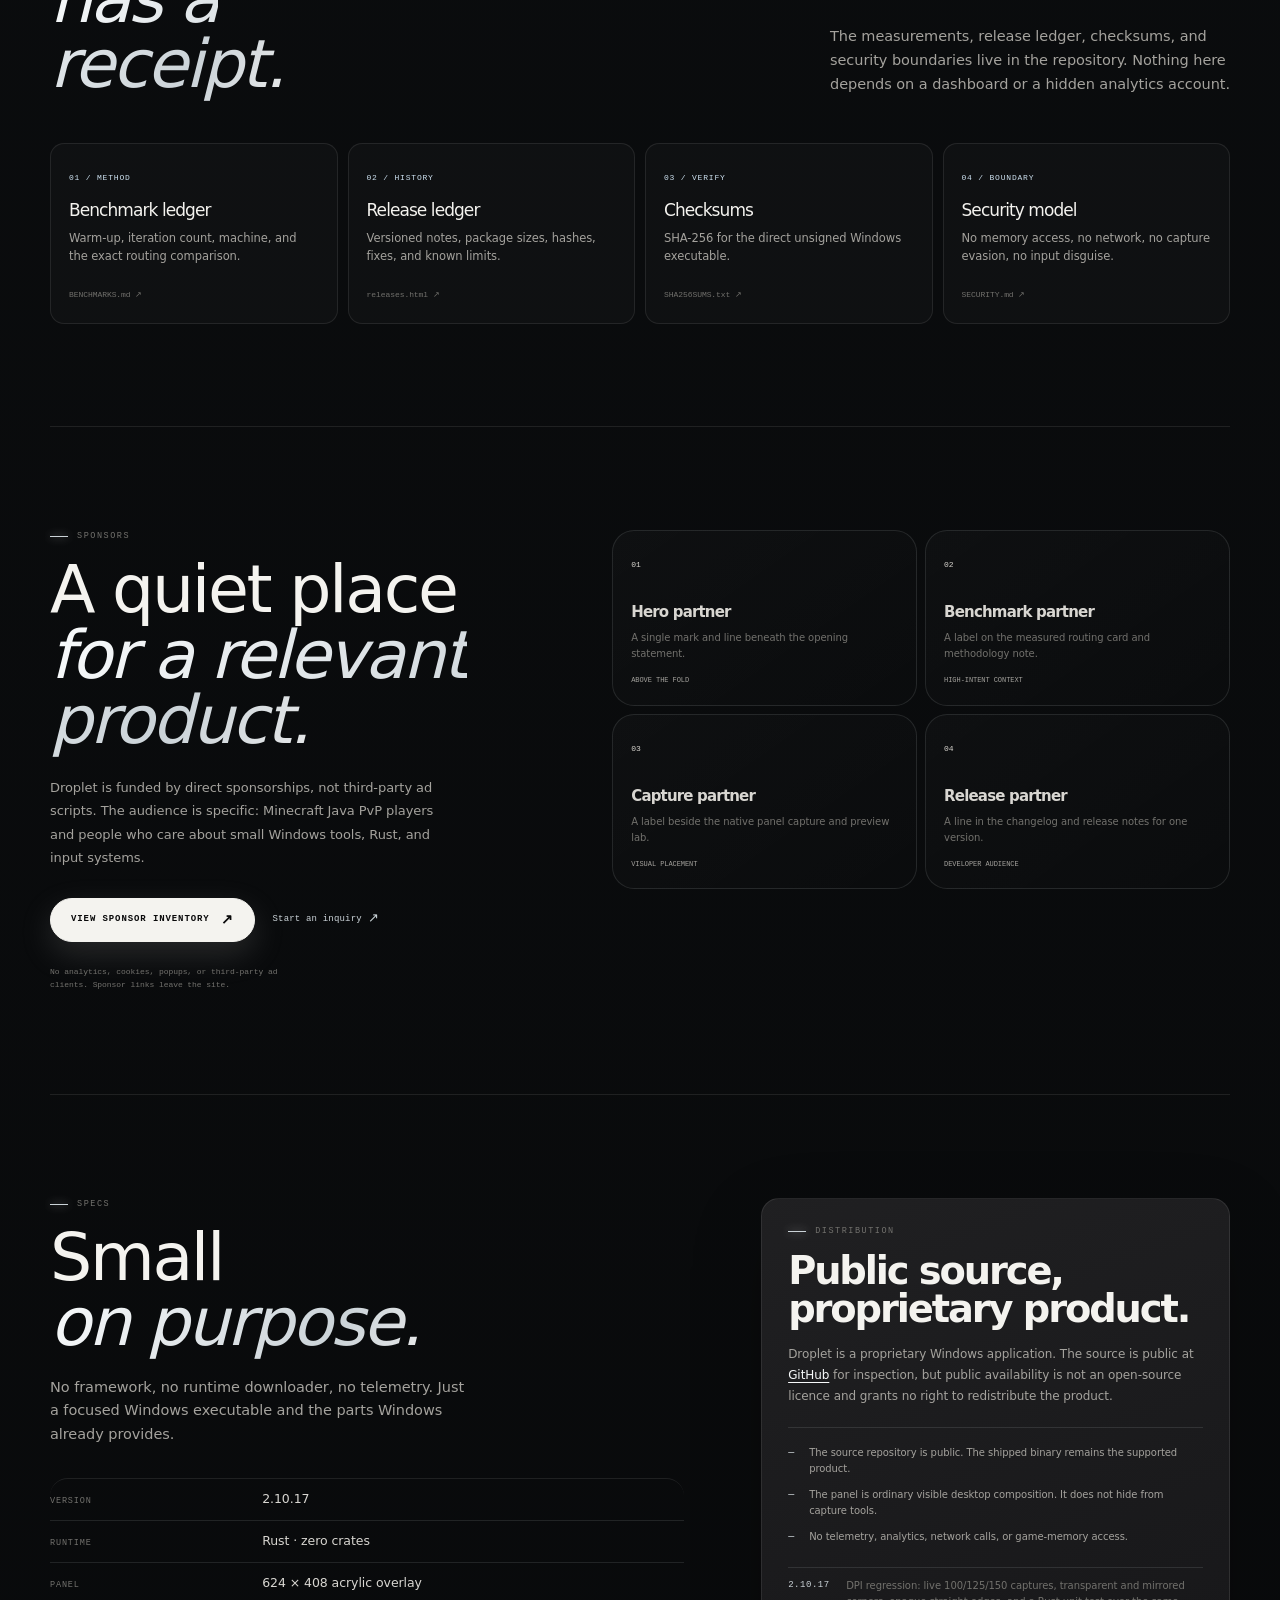
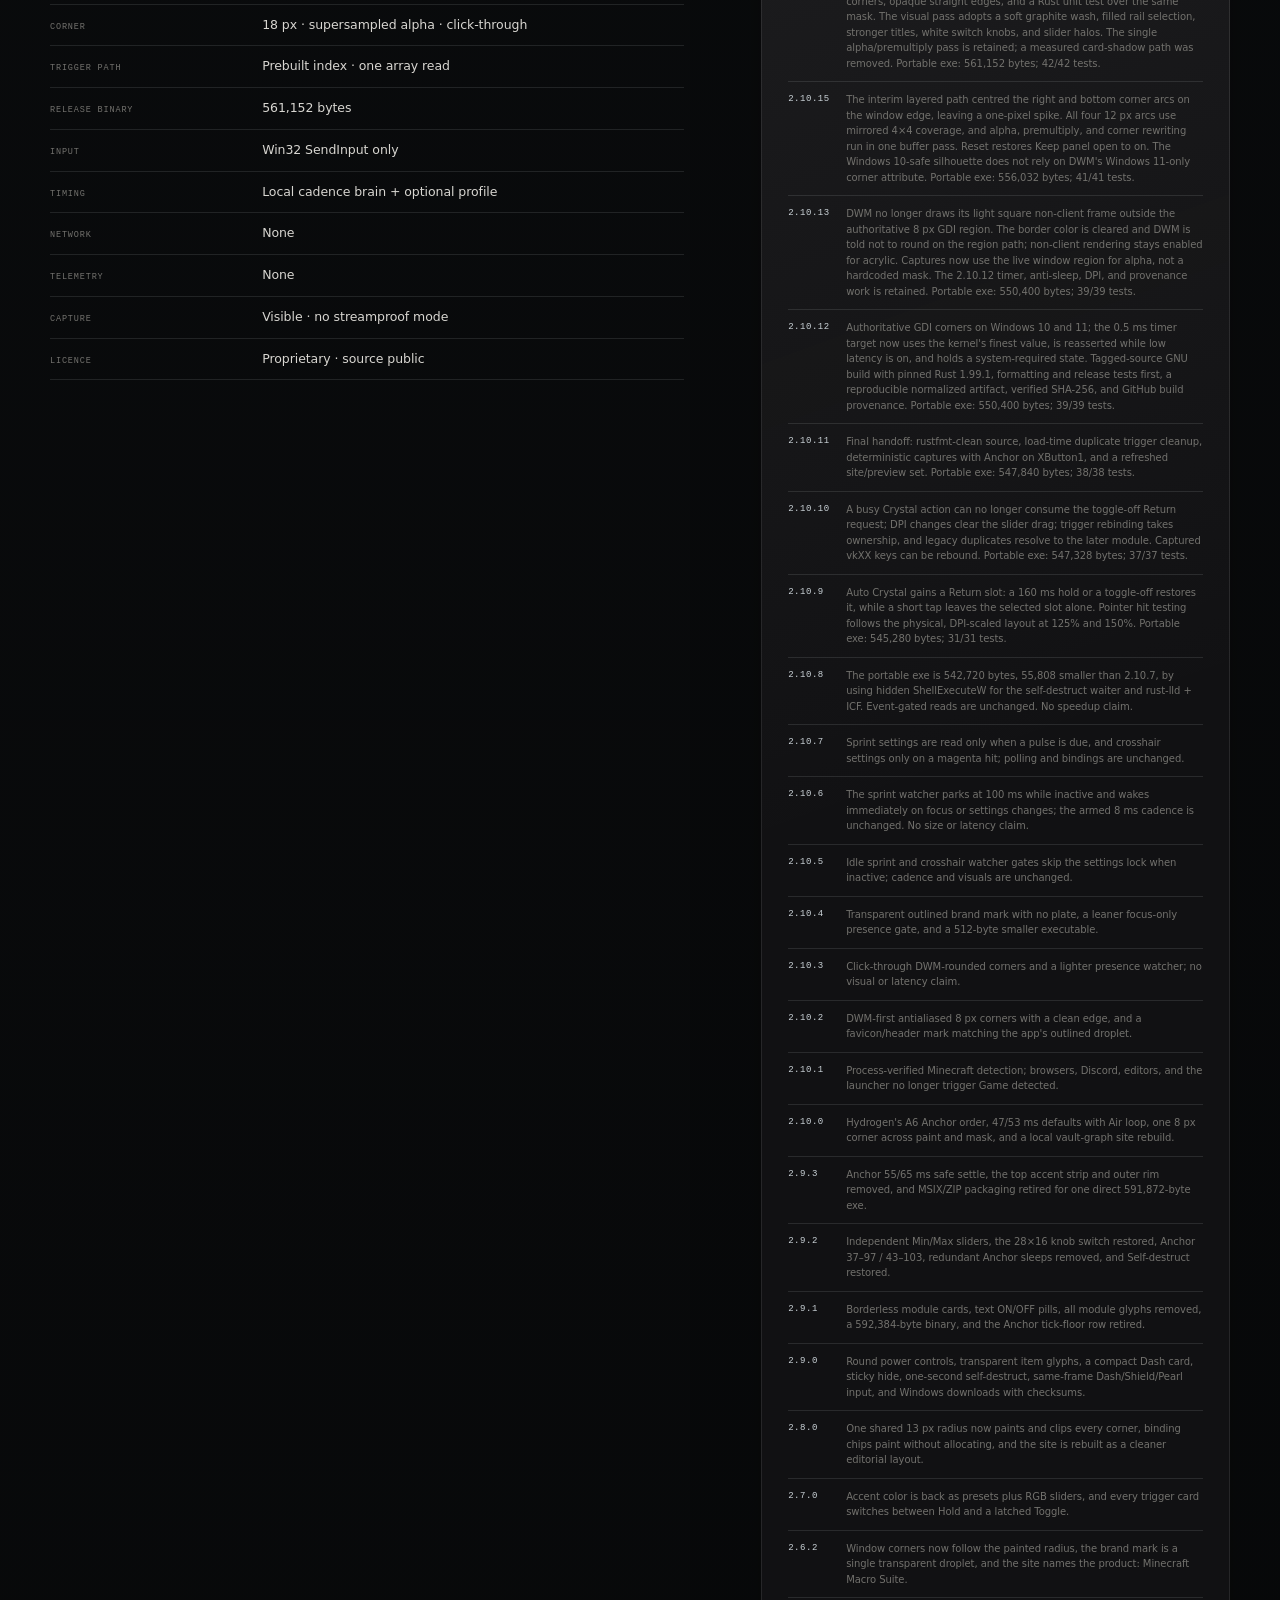
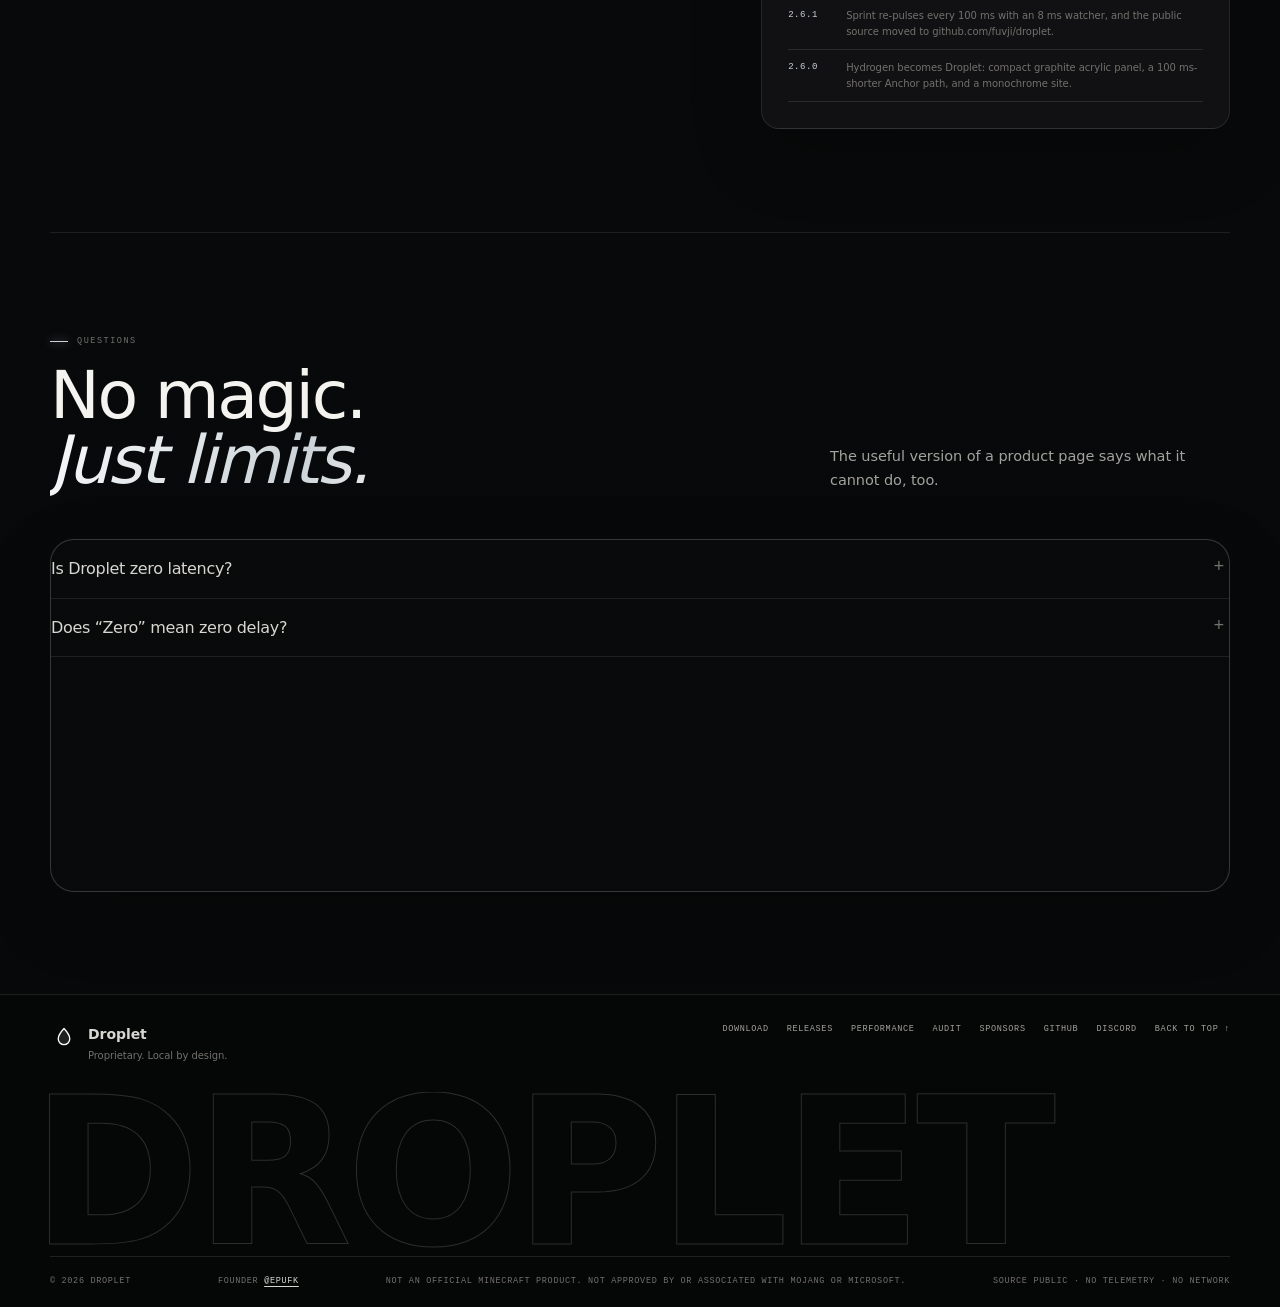
==== commit 650fd8a1: "Ship 2.10.17 with translucent aurora glass and thin type. Replace the near-black panel with an 84%-o" ====
--- a/site/public/index.html
+++ b/site/public/index.html
@@ -13,31 +13,31 @@
   <meta property="og:title" content="Droplet — Minecraft Zero Macro">
   <meta property="og:description" content="A compact, local Windows keyboard-and-mouse macro suite for Minecraft Java. Pre-indexed routing, exact sequences, no telemetry, no network calls, and no game-memory access.">
   <meta property="og:url" content="https://fuvji.github.io/droplet/">
-  <meta property="og:image" content="https://fuvji.github.io/droplet/assets/droplet-core.png?v=2.10.16">
+  <meta property="og:image" content="https://fuvji.github.io/droplet/assets/droplet-core.png?v=2.10.17">
   <meta property="og:image:width" content="624">
   <meta property="og:image:height" content="408">
   <meta property="og:image:alt" content="The Droplet Minecraft Macro Suite Core panel at native 624 by 408 size.">
   <meta name="twitter:card" content="summary_large_image">
   <meta name="twitter:title" content="Droplet — Minecraft Zero Macro">
   <meta name="twitter:description" content="A compact, local Minecraft Java macro suite for Windows. Exact sequences, visible composition, no game-memory access.">
-  <meta name="twitter:image" content="https://fuvji.github.io/droplet/assets/droplet-core.png?v=2.10.16">
-  <link rel="icon" href="favicon.ico?v=2.10.16-2" type="image/x-icon" sizes="any">
-  <link rel="icon" href="favicon.svg?v=2.10.16-2" type="image/svg+xml" sizes="any">
-  <link rel="icon" href="assets/favicon-32.png?v=2.10.16-2" sizes="32x32" type="image/png">
-  <link rel="icon" href="assets/favicon-16.png?v=2.10.16-2" sizes="16x16" type="image/png">
-  <link rel="apple-touch-icon" href="apple-touch-icon.png?v=2.10.16-2" sizes="180x180" type="image/png">
-  <link rel="apple-touch-icon-precomposed" href="apple-touch-icon.png?v=2.10.16-2" sizes="180x180" type="image/png">
-  <link rel="mask-icon" href="favicon.svg?v=2.10.16-2" color="#f4f3ef">
-  <link rel="manifest" href="site.webmanifest?v=2.10.16-2" type="application/manifest+json">
+  <meta name="twitter:image" content="https://fuvji.github.io/droplet/assets/droplet-core.png?v=2.10.17">
+  <link rel="icon" href="favicon.ico?v=2.10.17-2" type="image/x-icon" sizes="any">
+  <link rel="icon" href="favicon.svg?v=2.10.17-2" type="image/svg+xml" sizes="any">
+  <link rel="icon" href="assets/favicon-32.png?v=2.10.17-2" sizes="32x32" type="image/png">
+  <link rel="icon" href="assets/favicon-16.png?v=2.10.17-2" sizes="16x16" type="image/png">
+  <link rel="apple-touch-icon" href="apple-touch-icon.png?v=2.10.17-2" sizes="180x180" type="image/png">
+  <link rel="apple-touch-icon-precomposed" href="apple-touch-icon.png?v=2.10.17-2" sizes="180x180" type="image/png">
+  <link rel="mask-icon" href="favicon.svg?v=2.10.17-2" color="#f4f3ef">
+  <link rel="manifest" href="site.webmanifest?v=2.10.17-2" type="application/manifest+json">
   <meta name="application-name" content="Droplet">
   <meta name="apple-mobile-web-app-title" content="Droplet">
   <link rel="alternate" type="text/plain" href="llms.txt" title="Droplet plain-text summary">
-  <link rel="stylesheet" href="style.css?v=2.10.16-1">
-  <link rel="stylesheet" href="refine.css?v=2.10.16-1">
-  <link rel="stylesheet" href="vault.css?v=2.10.16">
-  <link rel="stylesheet" href="motion.css?v=2.10.16-4">
+  <link rel="stylesheet" href="style.css?v=2.10.17-1">
+  <link rel="stylesheet" href="refine.css?v=2.10.17-1">
+  <link rel="stylesheet" href="vault.css?v=2.10.17">
+  <link rel="stylesheet" href="motion.css?v=2.10.17-4">
   <script src="downloads.js" defer></script>
-  <script src="motion.js?v=2.10.16-6" defer></script>
+  <script src="motion.js?v=2.10.17-6" defer></script>
 </head>
 <body>
   <a class="skip-link" href="#main">Skip to content</a>
@@ -52,7 +52,7 @@
       <a class="brand" href="./" aria-label="Droplet home">
         <span class="brand-mark" aria-hidden="true"><svg viewBox="0 0 24 24"><path d="M12 2.7S5.7 9.4 5.7 14a6.3 6.3 0 0 0 12.6 0C18.3 9.4 12 2.7 12 2.7Z" fill="currentColor" fill-opacity=".11" stroke="currentColor" stroke-width="1.5" stroke-linejoin="round"/></svg></span>
         <span class="brand-name">Droplet</span>
-        <span class="brand-version">2.10.16</span>
+        <span class="brand-version">2.10.17</span>
       </a>
       <nav class="site-nav" aria-label="Primary">
         <a href="#download">Download</a>
@@ -107,7 +107,7 @@
           <a class="button button-primary" href="downloads/droplet.exe" download data-download-primary><span data-download-label>Download exe</span> <span aria-hidden="true">↓</span></a>
           <a class="button button-quiet" href="#performance">Read the measurements</a>
         </div>
-        <p class="hero-download-note">2.10.16 · Windows x64 · single portable exe</p>
+        <p class="hero-download-note">2.10.17 · Windows x64 · single portable exe</p>
         <ul class="hero-notes" aria-label="Product boundaries">
           <li>Keyboard + mouse only</li>
           <li>Visible to capture</li>
@@ -115,9 +115,9 @@
         </ul>
       </div>
 
-      <aside class="console-card" aria-label="Droplet 2.10.16 runtime card">
+      <aside class="console-card" aria-label="Droplet 2.10.17 runtime card">
         <div class="console-head">
-          <span>Runtime / 2.10.16</span>
+          <span>Runtime / 2.10.17</span>
           <span class="status-live"><i aria-hidden="true"></i>Local</span>
         </div>
         <div class="console-main">
@@ -135,7 +135,7 @@
         </div>
         <dl class="console-grid">
           <div><dt>Release tests</dt><dd>42 / 42</dd></div>
-          <div><dt>Release binary</dt><dd>558,080 B</dd></div>
+          <div><dt>Release binary</dt><dd>561,152 B</dd></div>
           <div><dt>Game tick</dt><dd>50 ms</dd></div>
           <div><dt>Runtime deps</dt><dd>0</dd></div>
         </dl>
@@ -148,7 +148,7 @@
 
     <section class="proof-rail wrap" aria-label="Measured release facts">
       <div><strong>445×</strong><span>routing lookup reduction</span></div>
-      <div><strong>558,080</strong><span>bytes · release exe</span></div>
+      <div><strong>561,152</strong><span>bytes · release exe</span></div>
       <div><strong>42 / 42</strong><span>release tests passing</span></div>
       <div><strong>0</strong><span>network calls</span></div>
     </section>
@@ -176,7 +176,7 @@
       </div>
       <div class="vault-shell">
         <div class="vault-toolbar">
-          <span><i aria-hidden="true"></i>Vault / 2.10.16</span>
+          <span><i aria-hidden="true"></i>Vault / 2.10.17</span>
           <span>Nodes 13</span>
           <span>Edges 18</span>
           <span>Outbound 0</span>
@@ -283,7 +283,7 @@
           <p class="section-tag"><span aria-hidden="true"></span>Download</p>
           <h2 id="download-title">Take the<br><em>small build.</em></h2>
         </div>
-        <p class="section-lede">One direct executable and nothing else. No installer, package registration, runtime downloader, account, or telemetry. The executable is 558,080 bytes and runs locally.</p>
+        <p class="section-lede">One direct executable and nothing else. No installer, package registration, runtime downloader, account, or telemetry. The executable is 561,152 bytes and runs locally.</p>
       </div>
 
       <div class="download-grid" data-platform-grid>
@@ -295,7 +295,7 @@
             <a class="button button-primary" href="downloads/droplet.exe" download>Download exe <span aria-hidden="true">↓</span></a>
             <a class="text-link" href="downloads/SHA256SUMS.txt">Checksums <span aria-hidden="true">↗</span></a>
           </div>
-          <small>558,080 B · single exe · no MSIX or ZIP</small>
+          <small>561,152 B · single exe · no MSIX or ZIP</small>
         </article>
         <article class="download-card is-muted" data-os="linux">
           <div class="download-head"><span class="download-icon">LNX</span><span class="download-state is-pending">Port tracked</span></div>
@@ -312,7 +312,7 @@
           <small>No .dmg, .zip, or .img is published because no macOS build exists.</small>
         </article>
       </div>
-      <p class="download-note"><strong>2.10.16 checks:</strong> the live panel is captured at 100%, 125%, and 150% DPI. The regression requires all four alpha corners to be transparent, the corner boxes to mirror on both axes, and the straight edges to stay opaque; a unit test applies the same rule at every scale. The visual pass adds a graphite wash, a filled rail selection, stronger titles, white switch knobs, and slider thumb halos without changing the 624×408 layout. <strong>Keep panel open</strong> stays on by default and Reset restores it. Low latency still requests the kernel's finest timer value, reasserts 0.5 ms while enabled, and holds a system-required execution state. The OS can still deny 0.5 ms on hardware that does not expose it, and the UI reports the value actually granted.</p>
+      <p class="download-note"><strong>2.10.17 checks:</strong> the live panel is captured at 100%, 125%, and 150% DPI. The regression requires all four alpha corners to be transparent, the corner boxes to mirror on both axes, and the straight edges to stay opaque; a unit test applies the same rule at every scale. The visual pass adds a graphite wash, a filled rail selection, stronger titles, white switch knobs, and slider thumb halos without changing the 624×408 layout. <strong>Keep panel open</strong> stays on by default and Reset restores it. Low latency still requests the kernel's finest timer value, reasserts 0.5 ms while enabled, and holds a system-required execution state. The OS can still deny 0.5 ms on hardware that does not expose it, and the UI reports the value actually granted.</p>
       <p class="download-note" data-platform-note>Droplet ships a Windows x64 build. This page checks your platform locally and never sends it anywhere.</p>
       <div class="download-verify">
         <span>Verify</span><code>sha256sum -c SHA256SUMS.txt</code>
@@ -339,7 +339,7 @@
               <strong>202.39 <small>ns</small></strong>
             </div>
             <div class="benchmark-row is-fast">
-              <div class="bench-label"><span>Indexed route</span><small>2.10.16</small></div>
+              <div class="bench-label"><span>Indexed route</span><small>2.10.17</small></div>
               <div class="bench-track"><i class="bar-thin"></i></div>
               <strong>0.45 <small>ns</small></strong>
             </div>
@@ -369,7 +369,7 @@
       </div>
 
       <div class="measure-card">
-        <div class="measure-head"><span>Measurement detail</span><span>Release 2.10.16</span></div>
+        <div class="measure-head"><span>Measurement detail</span><span>Release 2.10.17</span></div>
         <table class="measure-table">
           <thead><tr><th>Metric</th><th>Result</th><th>Method</th></tr></thead>
           <tbody>
@@ -414,16 +414,16 @@
 
       <figure class="media-frame">
         <div class="media-bar">
-          <span class="media-title">CORE / 2.10.16</span>
+          <span class="media-title">CORE / 2.10.17</span>
           <span class="media-meta">624 × 408</span>
           <span class="media-live"><i aria-hidden="true"></i>Native capture</span>
         </div>
         <div class="media-image">
-          <img src="assets/droplet-core.png?v=2.10.16" width="624" height="408" alt="The Droplet 2.10.16 Core panel showing Shield, Mace, Potion, Breach, Auto Use, and Dash modules with their bindings and timing controls." loading="lazy" decoding="async">
+          <img src="assets/droplet-core.png?v=2.10.17" width="624" height="408" alt="The Droplet 2.10.17 Core panel showing Shield, Mace, Potion, Breach, Auto Use, and Dash modules with their bindings and timing controls." loading="lazy" decoding="async">
           <span class="scanline" aria-hidden="true"></span>
         </div>
         <figcaption class="media-caption">
-          <span>Core tab, native size, captured from the 2.10.16 build.</span>
+          <span>Core tab, native size, captured from the 2.10.17 build.</span>
           <span>Windows 10 / 11 · 100% DPI</span>
         </figcaption>
       </figure>
@@ -442,19 +442,19 @@
         </div>
         <div class="preview-stage">
           <figure class="preview-pane pane-core">
-            <img src="assets/droplet-core.png?v=2.10.16" width="624" height="408" alt="Native Core tab with Shield, Mace, Potion, Breach, Auto Use, and Dash controls." loading="lazy" decoding="async">
+            <img src="assets/droplet-core.png?v=2.10.17" width="624" height="408" alt="Native Core tab with Shield, Mace, Potion, Breach, Auto Use, and Dash controls." loading="lazy" decoding="async">
             <figcaption><span>Core / combat modules</span><span>Native 624 × 408</span></figcaption>
           </figure>
           <figure class="preview-pane pane-crystal">
-            <img src="assets/droplet-crystal.png?v=2.10.16" width="624" height="408" alt="Native Crystal tab with Auto Crystal, Anchor, Hover Totem, and Pearl controls." loading="lazy" decoding="async">
+            <img src="assets/droplet-crystal.png?v=2.10.17" width="624" height="408" alt="Native Crystal tab with Auto Crystal, Anchor, Hover Totem, and Pearl controls." loading="lazy" decoding="async">
             <figcaption><span>Crystal / anchor + totem</span><span>Native 624 × 408</span></figcaption>
           </figure>
           <figure class="preview-pane pane-assist">
-            <img src="assets/droplet-assist.png?v=2.10.16" width="624" height="408" alt="Native Assist tab with Fast Use, Sprint, Ghost Click, and W-Tap timing controls." loading="lazy" decoding="async">
+            <img src="assets/droplet-assist.png?v=2.10.17" width="624" height="408" alt="Native Assist tab with Fast Use, Sprint, Ghost Click, and W-Tap timing controls." loading="lazy" decoding="async">
             <figcaption><span>Assist / timing tools</span><span>Native 624 × 408</span></figcaption>
           </figure>
           <figure class="preview-pane pane-system">
-            <img src="assets/droplet-system.png?v=2.10.16" width="624" height="408" alt="Native System tab with appearance, session, danger zone, and performance controls." loading="lazy" decoding="async">
+            <img src="assets/droplet-system.png?v=2.10.17" width="624" height="408" alt="Native System tab with appearance, session, danger zone, and performance controls." loading="lazy" decoding="async">
             <figcaption><span>System / appearance + session</span><span>Native 624 × 408</span></figcaption>
           </figure>
         </div>
@@ -478,10 +478,10 @@
         <div class="capture-frame">
           <div class="capture-chrome"><span>UI REEL / FOUR TABS</span><span>624 × 408 STILLS</span><span class="status-live"><i aria-hidden="true"></i>Visible</span></div>
           <div class="capture-image capture-reel" role="img" aria-label="Silent CSS crossfade of the native Core, Crystal, Assist, and System panels. Native stills, not gameplay.">
-            <img class="reel-frame" src="assets/droplet-core.png?v=2.10.16" width="624" height="408" alt="" loading="lazy" decoding="async">
-            <img class="reel-frame reel-2" src="assets/droplet-crystal.png?v=2.10.16" width="624" height="408" alt="" loading="lazy" decoding="async">
-            <img class="reel-frame reel-3" src="assets/droplet-assist.png?v=2.10.16" width="624" height="408" alt="" loading="lazy" decoding="async">
-            <img class="reel-frame reel-4" src="assets/droplet-system.png?v=2.10.16" width="624" height="408" alt="" loading="lazy" decoding="async">
+            <img class="reel-frame" src="assets/droplet-core.png?v=2.10.17" width="624" height="408" alt="" loading="lazy" decoding="async">
+            <img class="reel-frame reel-2" src="assets/droplet-crystal.png?v=2.10.17" width="624" height="408" alt="" loading="lazy" decoding="async">
+            <img class="reel-frame reel-3" src="assets/droplet-assist.png?v=2.10.17" width="624" height="408" alt="" loading="lazy" decoding="async">
+            <img class="reel-frame reel-4" src="assets/droplet-system.png?v=2.10.17" width="624" height="408" alt="" loading="lazy" decoding="async">
             <span class="capture-tag">NATIVE UI / NOT GAMEPLAY</span>
           </div>
           <div class="capture-caption"><span>Core → Crystal → Assist → System</span><span>Silent stills, crossfaded</span></div>
@@ -543,7 +543,7 @@
         </div>
 
         <div class="audit-panel">
-          <div class="audit-head"><span>Release audit</span><span>2.10.16 / 2026-11-18</span></div>
+          <div class="audit-head"><span>Release audit</span><span>2.10.17 / 2026-11-18</span></div>
           <ul class="audit-list">
             <li><span class="audit-name">Trigger routing</span><span class="audit-value">0.45 ns indexed</span><span class="audit-state is-pass">measured</span></li>
             <li><span class="audit-name">Runtime dependencies</span><span class="audit-value">0</span><span class="audit-state is-pass">pass</span></li>
@@ -557,7 +557,7 @@
             <li><span class="audit-name">Brand mark</span><span class="audit-value">Transparent · no plate</span><span class="audit-state is-pass">checked</span></li>
             <li><span class="audit-name">Capture status</span><span class="audit-value">Visible</span><span class="audit-state is-boundary">boundary</span></li>
             <li><span class="audit-name">Source distribution</span><span class="audit-value">Public repository</span><span class="audit-state is-pass">transparent</span></li>
-            <li><span class="audit-name">Release binary</span><span class="audit-value">558,080 B</span><span class="audit-state is-pass">measured</span></li>
+            <li><span class="audit-name">Release binary</span><span class="audit-value">561,152 B</span><span class="audit-state is-pass">measured</span></li>
             <li><span class="audit-name">Build provenance</span><span class="audit-value">Source-built · attested</span><span class="audit-state is-pass">CI</span></li>
             <li><span class="audit-name">Live Minecraft</span><span class="audit-value">Pending</span><span class="audit-state is-open">unverified</span></li>
           </ul>
@@ -619,12 +619,12 @@
             <p class="section-lede">No framework, no runtime downloader, no telemetry. Just a focused Windows executable and the parts Windows already provides.</p>
           </div>
           <dl class="spec-list">
-            <div class="spec-row"><dt>Version</dt><dd>2.10.16</dd></div>
+            <div class="spec-row"><dt>Version</dt><dd>2.10.17</dd></div>
             <div class="spec-row"><dt>Runtime</dt><dd>Rust · zero crates</dd></div>
             <div class="spec-row"><dt>Panel</dt><dd>624 × 408 acrylic overlay</dd></div>
-            <div class="spec-row"><dt>Corner</dt><dd>12 px · supersampled alpha · click-through</dd></div>
+            <div class="spec-row"><dt>Corner</dt><dd>18 px · supersampled alpha · click-through</dd></div>
             <div class="spec-row"><dt>Trigger path</dt><dd>Prebuilt index · one array read</dd></div>
-            <div class="spec-row"><dt>Release binary</dt><dd>558,080 bytes</dd></div>
+            <div class="spec-row"><dt>Release binary</dt><dd>561,152 bytes</dd></div>
             <div class="spec-row"><dt>Input</dt><dd>Win32 SendInput only</dd></div>
             <div class="spec-row"><dt>Timing</dt><dd>Local cadence brain + optional profile</dd></div>
             <div class="spec-row"><dt>Network</dt><dd>None</dd></div>
@@ -644,7 +644,7 @@
             <li>No telemetry, analytics, network calls, or game-memory access.</li>
           </ul>
           <div class="release-notes">
-            <div><span>2.10.16</span><p>DPI regression: live 100/125/150 captures, transparent and mirrored corners, opaque straight edges, and a Rust unit test over the same mask. The visual pass adopts a soft graphite wash, filled rail selection, stronger titles, white switch knobs, and slider halos. The single alpha/premultiply pass is retained; a measured card-shadow path was removed. Portable exe: 558,080 bytes; 42/42 tests.</p></div>
+            <div><span>2.10.17</span><p>DPI regression: live 100/125/150 captures, transparent and mirrored corners, opaque straight edges, and a Rust unit test over the same mask. The visual pass adopts a soft graphite wash, filled rail selection, stronger titles, white switch knobs, and slider halos. The single alpha/premultiply pass is retained; a measured card-shadow path was removed. Portable exe: 561,152 bytes; 42/42 tests.</p></div>
             <div><span>2.10.15</span><p>The interim layered path centred the right and bottom corner arcs on the window edge, leaving a one-pixel spike. All four 12 px arcs use mirrored 4×4 coverage, and alpha, premultiply, and corner rewriting run in one buffer pass. Reset restores Keep panel open to on. The Windows 10-safe silhouette does not rely on DWM's Windows 11-only corner attribute. Portable exe: 556,032 bytes; 41/41 tests.</p></div>
             <div><span>2.10.13</span><p>DWM no longer draws its light square non-client frame outside the authoritative 8 px GDI region. The border color is cleared and DWM is told not to round on the region path; non-client rendering stays enabled for acrylic. Captures now use the live window region for alpha, not a hardcoded mask. The 2.10.12 timer, anti-sleep, DPI, and provenance work is retained. Portable exe: 550,400 bytes; 39/39 tests.</p></div>
             <div><span>2.10.12</span><p>Authoritative GDI corners on Windows 10 and 11; the 0.5 ms timer target now uses the kernel's finest value, is reasserted while low latency is on, and holds a system-required state. Tagged-source GNU build with pinned Rust 1.99.1, formatting and release tests first, a reproducible normalized artifact, verified SHA-256, and GitHub build provenance. Portable exe: 550,400 bytes; 39/39 tests.</p></div>
